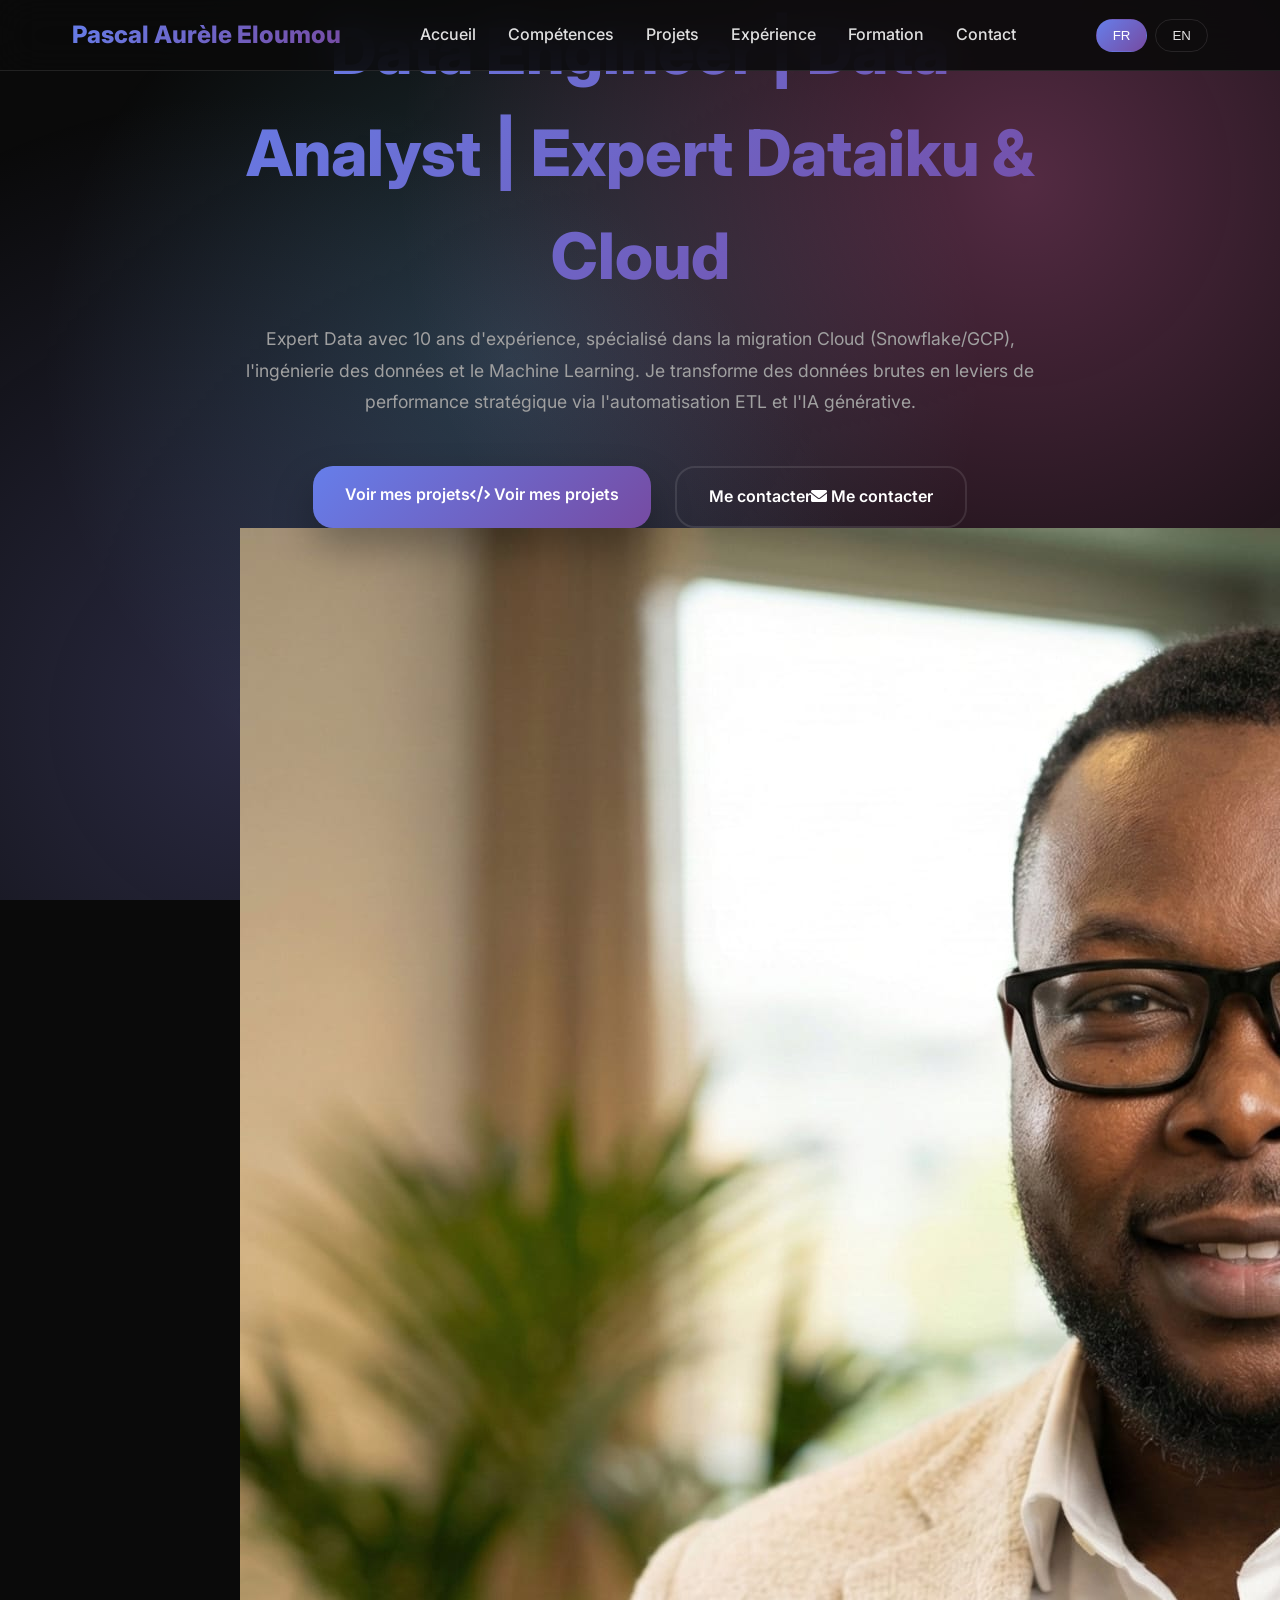
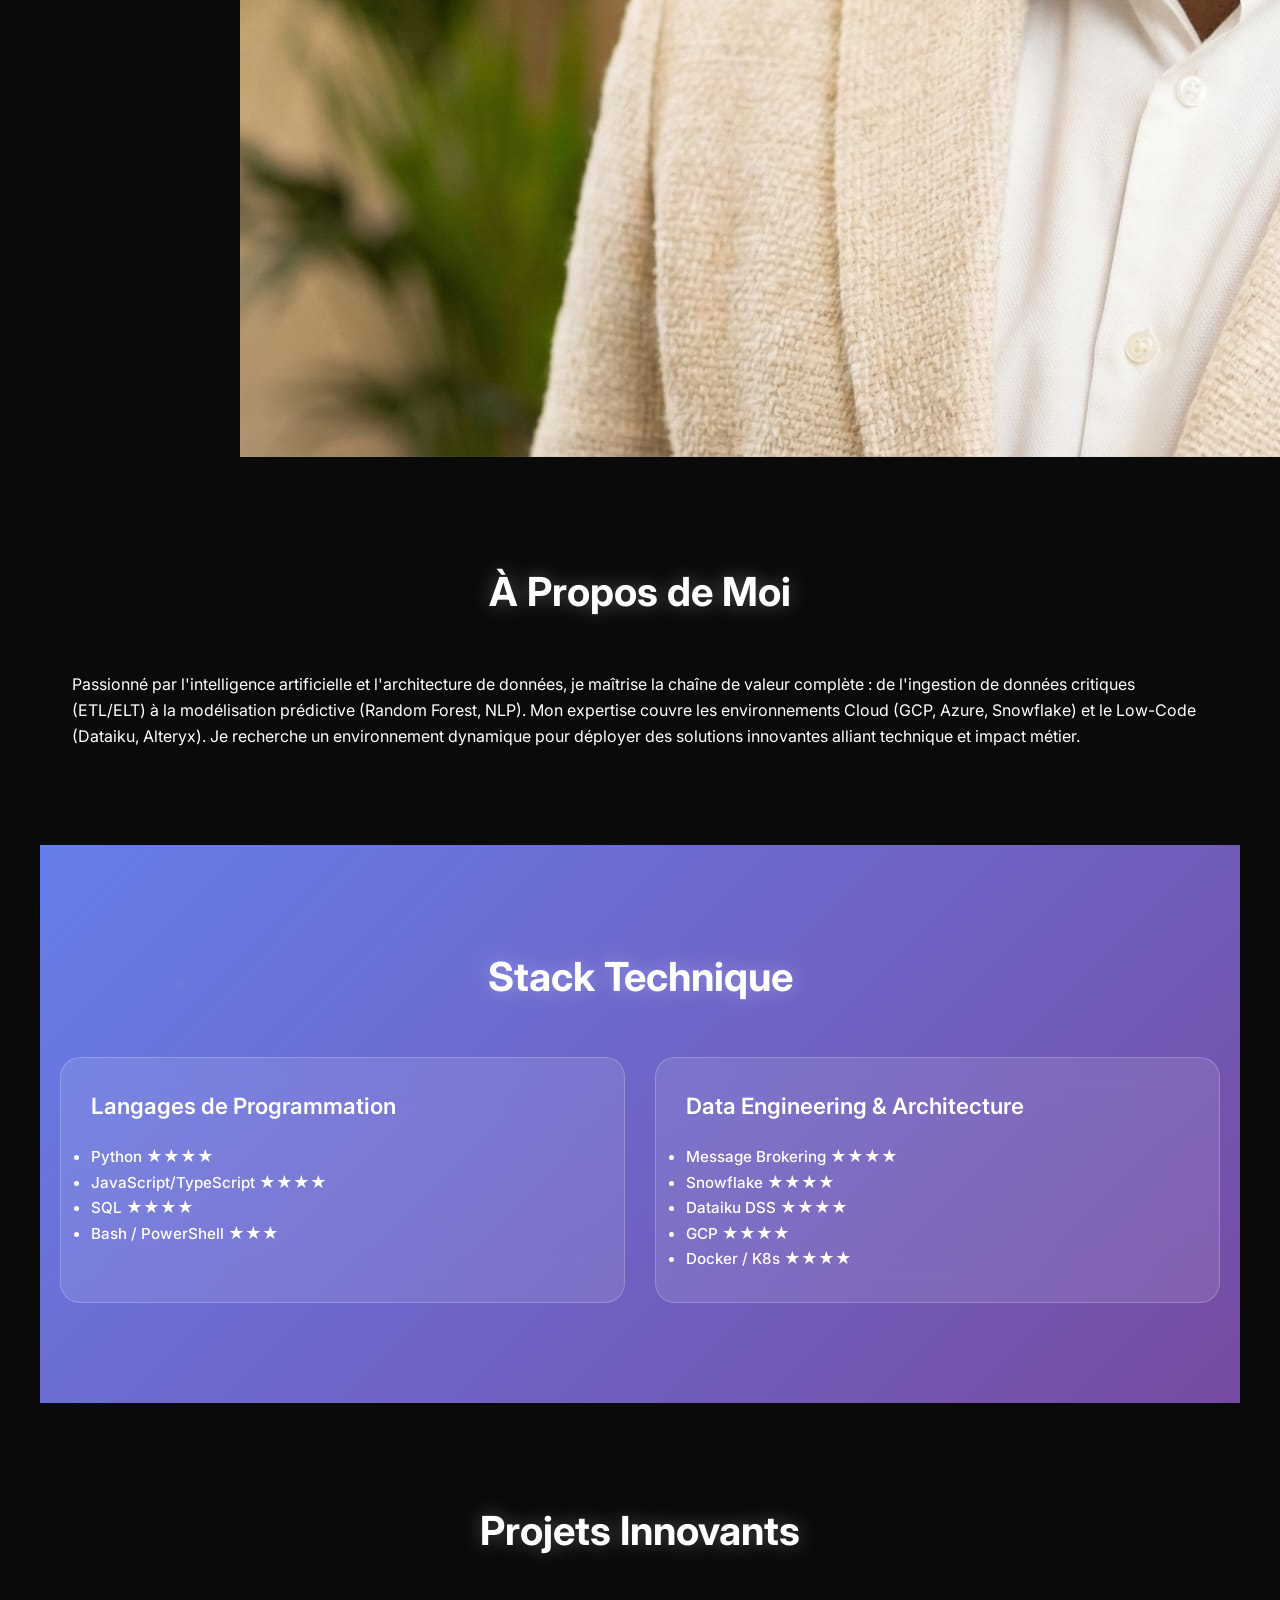
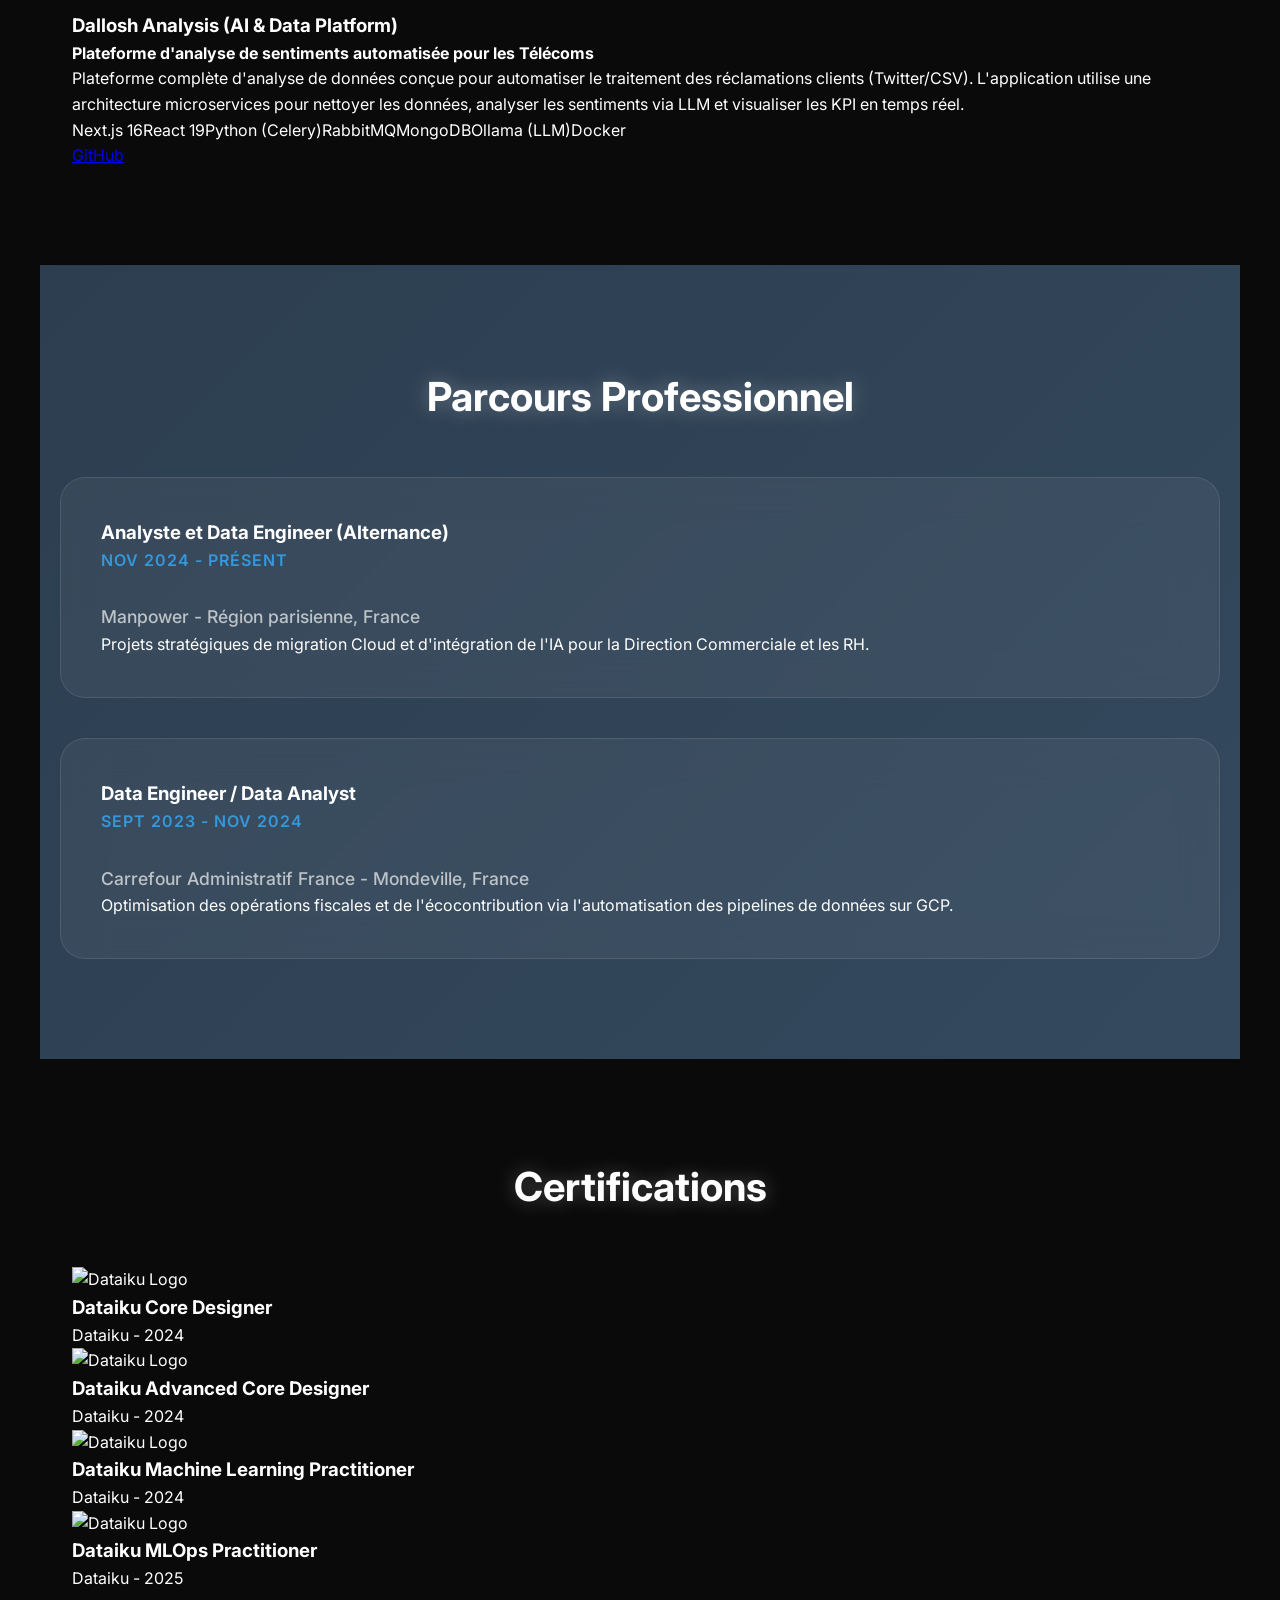
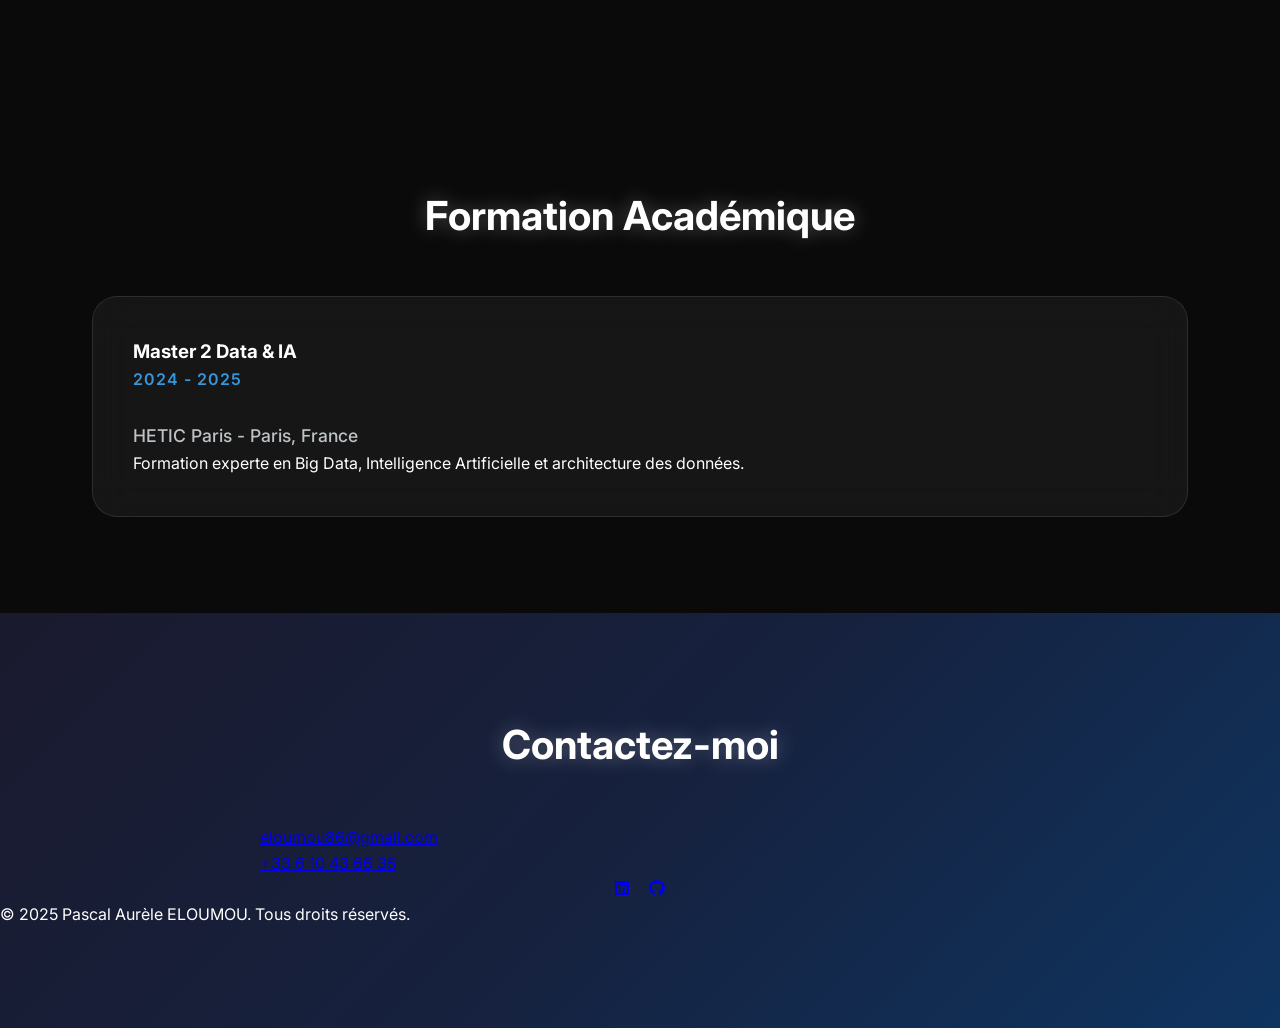
==== index.html @ 613e9387 "fix: Load title and description from data file" ====
<!DOCTYPE html>
<html lang="fr">
<head>
    <meta charset="UTF-8">
    <meta name="viewport" content="width=device-width, initial-scale=1.0">
    <title data-translate="meta.title">Pascal Aurèle Eloumou - Data Engineer | GenAI | Snowflake | Dataiku Expert</title>
    <meta name="description" content="Pascal Aurèle Eloumou - Data Engineer & Analyst. Expert en migration Cloud (Snowflake/GCP), Pipelines ETL, Machine Learning (NLP) et développement Fullstack AppData (Next.js, Python)." data-translate="meta.description">
    <meta name="keywords" content="Pascal Aurèle Eloumou, Data Engineer, Data Analyst, GenAI, NLP, LLM, Python, Dataiku, Snowflake, Power BI, RabbitMQ, Next.js, ETL, ELT, Big Data, Cloud Computing, Google Cloud Platform, Machine Learning, MLOps">
    <meta name="author" content="Pascal Aurele Eloumou">
    <meta name="robots" content="index, follow">
    <meta name="googlebot" content="index, follow">
    <link rel="canonical" href="https://pascal-eloumou-portfolio.com/">
    
    <link rel="icon" type="image/svg+xml" href="data:image/svg+xml,%3Csvg xmlns='http://www.w3.org/2000/svg' viewBox='0 0 100 100'%3E%3Cdefs%3E%3ClinearGradient id='grad' x1='0%25' y1='0%25' x2='100%25' y2='100%25'%3E%3Cstop offset='0%25' style='stop-color:%23667eea;stop-opacity:1' /%3E%3Cstop offset='100%25' style='stop-color:%23764ba2;stop-opacity:1' /%3E%3C/linearGradient%3E%3C/defs%3E%3Ccircle cx='50' cy='50' r='45' fill='url(%23grad)' stroke='%23fff' stroke-width='2'/%3E%3Ctext x='50' y='40' font-family='Arial,sans-serif' font-size='24' font-weight='bold' fill='white' text-anchor='middle'%3EPAE%3C/text%3E%3Ctext x='50' y='65' font-family='Arial,sans-serif' font-size='8' fill='white' text-anchor='middle'%3EDATA • AI%3C/text%3E%3C/svg%3E">
    
    <link rel="stylesheet" href="styles.css">
    <link href="https://cdnjs.cloudflare.com/ajax/libs/font-awesome/6.0.0/css/all.min.css" rel="stylesheet">
    <link href="https://fonts.googleapis.com/css2?family=Inter:wght@300;400;500;600;700;800&display=swap" rel="stylesheet">
</head>
<body>
    <nav>
        <div class="nav-container">
            <div class="logo">Pascal Aurèle Eloumou</div>
            <ul class="nav-links">
                <li><a href="#accueil" data-translate="nav.home">Accueil</a></li>
                <li><a href="#competences" data-translate="nav.skills">Compétences</a></li>
                <li><a href="#projects" data-translate="nav.projects">Projets</a></li>
                <li><a href="#experience" data-translate="nav.experience">Expérience</a></li>
                <li><a href="#formation" data-translate="nav.education">Formation</a></li>
                <li><a href="#contact" data-translate="nav.contact">Contact</a></li>
            </ul>
            <div class="language-toggle">
                <button id="lang-fr" class="lang-btn active">FR</button>
                <button id="lang-en" class="lang-btn">EN</button>
            </div>
        </div>
    </nav>

    <header id="accueil" class="hero">
        <div class="hero-content">
            <div class="hero-text">
                <h1 data-key="profile.title"></h1> 
                <p class="description" data-key="profile.description"></p>
                <div class="cta-buttons">
                    <a href="#projects" class="btn btn-primary" data-translate="hero.projects_button">
                        <i class="fas fa-code"></i> Voir mes projets
                    </a>
                    <a href="#contact" class="btn btn-secondary" data-translate="hero.contact_button">
                        <i class="fas fa-envelope"></i> Me contacter
                    </a>
                </div>
            </div>
            <div class="hero-image">
                <img src="" alt="Pascal Aurèle Eloumou" id="profile-photo">
            </div>
        </div>
    </header>

    <main>
        <section id="about">
            <h2 class="section-title" data-translate="about.title">À Propos</h2>
            <p data-key="profile.about"></p>
        </section>

        <section id="competences">
            <h2 class="section-title" data-translate="skills.title">Stack Technique</h2>
            <div class="skills-container" id="skills-list">
                </div>
        </section>

        <section id="projects">
            <h2 class="section-title" data-translate="projects.title">Projets Innovants</h2>
            <div class="projects-container" id="projects-list">
                </div>
        </section>

        <section id="experience">
            <h2 class="section-title" data-translate="experience.title">Parcours Professionnel</h2>
            <div class="experience-container" id="experience-list">
                </div>
        </section>

        <section id="certifications">
            <h2 class="section-title" data-translate="certifications.title">Certifications</h2>
            <div class="certifications-container" id="certifications-list">
                </div>
        </section>

        <section id="formation">
            <h2 class="section-title" data-translate="education.title">Formation Académique</h2>
            <div class="experience-container" id="education-list">
                </div>
        </section>
    </main>

    <footer id="contact">
        <h2 class="section-title" data-translate="contact.title">Contactez-moi</h2>
        <div class="contact-container">
             <p><a href="mailto:eloumou86@gmail.com" data-key="profile.email"></a></p>
             <p><a href="tel:+33610436635" data-key="profile.phone"></a></p>
        </div>
        <div class="social-links">
            <a href="https://linkedin.com/in/pascal-eloumou" target="_blank" aria-label="LinkedIn"><i class="fab fa-linkedin"></i></a>
            <a href="https://github.com/pascal-eloumou" target="_blank" aria-label="GitHub"><i class="fab fa-github"></i></a>
        </div>
        <p class="copyright" data-translate="footer.copyright">&copy; 2025 Pascal Aurèle ELOUMOU. Tous droits réservés.</p>
    </footer>

    <script src="script.js"></script>
</body>
</html>
---- styles.css ----
/* Ultra-Modern Portfolio Styles */
:root {
    --primary-gradient: linear-gradient(135deg, #667eea 0%, #764ba2 100%);
    --secondary-gradient: linear-gradient(135deg, #f093fb 0%, #f5576c 100%);
    --accent-gradient: linear-gradient(135deg, #4facfe 0%, #00f2fe 100%);
    --dark-gradient: linear-gradient(135deg, #0c0c0c 0%, #1a1a1a 100%);
    --text-primary: #ffffff;
    --text-secondary: #e0e0e0;
    --text-muted: #a0a0a0;
    --bg-dark: #0a0a0a;
    --bg-card: rgba(255, 255, 255, 0.05);
    --border-color: rgba(255, 255, 255, 0.1);
    --shadow-primary: 0 20px 40px rgba(0, 0, 0, 0.3);
    --shadow-hover: 0 30px 60px rgba(0, 0, 0, 0.4);
    --border-radius: 20px;
    --transition: all 0.4s cubic-bezier(0.25, 0.46, 0.45, 0.94);
}

* {
    margin: 0;
    padding: 0;
    box-sizing: border-box;
}

body {
    font-family: 'Inter', -apple-system, BlinkMacSystemFont, 'Segoe UI', Roboto, sans-serif;
    background: var(--bg-dark);
    color: var(--text-primary);
    line-height: 1.6;
    overflow-x: hidden;
}

/* Animated Background */
body::before {
    content: '';
    position: fixed;
    top: 0;
    left: 0;
    width: 100%;
    height: 100%;
    background: 
        radial-gradient(circle at 20% 80%, rgba(120, 119, 198, 0.3) 0%, transparent 50%),
        radial-gradient(circle at 80% 20%, rgba(255, 119, 198, 0.3) 0%, transparent 50%),
        radial-gradient(circle at 40% 40%, rgba(120, 219, 255, 0.2) 0%, transparent 50%);
    z-index: -1;
    animation: backgroundShift 20s ease-in-out infinite;
}

@keyframes backgroundShift {
    0%, 100% { transform: translateX(0) translateY(0); }
    25% { transform: translateX(-20px) translateY(-10px); }
    50% { transform: translateX(20px) translateY(10px); }
    75% { transform: translateX(-10px) translateY(20px); }
}

/* Navigation */
nav {
    position: fixed;
    top: 0;
    width: 100%;
    background: rgba(10, 10, 10, 0.9);
    backdrop-filter: blur(20px);
    border-bottom: 1px solid var(--border-color);
    z-index: 1000;
    transition: var(--transition);
}

.nav-container {
    max-width: 1200px;
    margin: 0 auto;
    padding: 1rem 2rem;
    display: flex;
    justify-content: space-between;
    align-items: center;
}

.logo {
    font-size: 1.5rem;
    font-weight: 800;
    background: var(--primary-gradient);
    -webkit-background-clip: text;
    -webkit-text-fill-color: transparent;
    background-clip: text;
}

.nav-links {
    display: flex;
    list-style: none;
    gap: 2rem;
}

.nav-links a {
    color: var(--text-secondary);
    text-decoration: none;
    font-weight: 500;
    transition: var(--transition);
    position: relative;
}

.nav-links a::after {
    content: '';
    position: absolute;
    bottom: -5px;
    left: 0;
    width: 0;
    height: 2px;
    background: var(--accent-gradient);
    transition: var(--transition);
}

.nav-links a:hover {
    color: var(--text-primary);
}

.nav-links a:hover::after {
    width: 100%;
}

/* Language Toggle */
.language-toggle {
    display: flex;
    gap: 0.5rem;
}

.lang-btn {
    background: transparent;
    border: 1px solid var(--border-color);
    color: var(--text-secondary);
    padding: 0.5rem 1rem;
    border-radius: var(--border-radius);
    cursor: pointer;
    transition: var(--transition);
}

.lang-btn.active {
    background: var(--primary-gradient);
    color: white;
    border-color: transparent;
}

.lang-btn:not(.active):hover {
    background: var(--bg-card);
    color: white;
}

/* Hero Section */
.hero {
    min-height: 100vh;
    display: flex;
    align-items: center;
    justify-content: center;
    text-align: center;
    padding: 0 2rem;
    position: relative;
}

.hero-content {
    max-width: 800px;
    animation: fadeInUp 1s ease-out;
}

.hero h1 {
    font-size: clamp(2.5rem, 5vw, 4rem);
    font-weight: 800;
    margin-bottom: 1rem;
    background: var(--primary-gradient);
    -webkit-background-clip: text;
    -webkit-text-fill-color: transparent;
    background-clip: text;
}

.hero .subtitle {
    font-size: clamp(1.2rem, 3vw, 1.8rem);
    color: var(--text-secondary);
    margin-bottom: 2rem;
    font-weight: 300;
}

.hero .description {
    font-size: 1.1rem;
    color: var(--text-muted);
    margin-bottom: 3rem;
    line-height: 1.8;
}

.cta-buttons {
    display: flex;
    gap: 1.5rem;
    justify-content: center;
    flex-wrap: wrap;
}

.btn {
    padding: 1rem 2rem;
    border: none;
    border-radius: var(--border-radius);
    font-weight: 600;
    text-decoration: none;
    transition: var(--transition);
    cursor: pointer;
    position: relative;
    overflow: hidden;
}

.btn-primary {
    background: var(--primary-gradient);
    color: white;
    box-shadow: var(--shadow-primary);
}

.btn-secondary {
    background: transparent;
    color: var(--text-primary);
    border: 2px solid var(--border-color);
}

.btn:hover {
    transform: translateY(-5px);
    box-shadow: var(--shadow-hover);
}

/* Sections */
section {
    padding: 6rem 2rem;
    max-width: 1200px;
    margin: 0 auto;
}

.section-title {
    font-size: 2.5rem;
    font-weight: 700;
    text-align: center;
    margin-bottom: 3rem;
    color: #fff;
    text-shadow: 0 0 20px rgba(255, 255, 255, 0.3);
}

/* Ultra-Modern Skills Section */
#competences {
    padding: 100px 0;
    background: linear-gradient(135deg, #667eea 0%, #764ba2 100%);
    position: relative;
    overflow: hidden;
}

#competences::before {
    content: '';
    position: absolute;
    top: 0;
    left: 0;
    right: 0;
    bottom: 0;
    background: url('data:image/svg+xml,<svg xmlns="http://www.w3.org/2000/svg" viewBox="0 0 100 100"><defs><pattern id="grain" width="100" height="100" patternUnits="userSpaceOnUse"><circle cx="25" cy="25" r="1" fill="rgba(255,255,255,0.1)"/><circle cx="75" cy="75" r="1" fill="rgba(255,255,255,0.1)"/><circle cx="50" cy="10" r="0.5" fill="rgba(255,255,255,0.05)"/></pattern></defs><rect width="100" height="100" fill="url(%23grain)"/></svg>');
    opacity: 0.3;
}

.skills-container {
    display: grid;
    grid-template-columns: repeat(auto-fit, minmax(400px, 1fr));
    gap: 30px;
    max-width: 1400px;
    margin: 0 auto;
    padding: 0 20px;
    position: relative;
    z-index: 1;
}

.skill-category {
    background: rgba(255, 255, 255, 0.1);
    backdrop-filter: blur(20px);
    border-radius: 20px;
    padding: 30px;
    border: 1px solid rgba(255, 255, 255, 0.2);
    transition: all 0.3s ease;
    animation: skillFloat 6s ease-in-out infinite;
}

.skill-category:nth-child(even) {
    animation-delay: -3s;
}

.skill-category:hover {
    transform: translateY(-10px);
    background: rgba(255, 255, 255, 0.15);
    box-shadow: 0 20px 40px rgba(0, 0, 0, 0.2);
}

.skill-category h3 {
    color: #fff;
    font-size: 1.4rem;
    margin-bottom: 20px;
    display: flex;
    align-items: center;
    gap: 10px;
    font-weight: 600;
}

.skill-category h3 i {
    color: #ffd700;
    font-size: 1.2rem;
}

.skill-list {
    list-style: none;
    padding: 0;
    margin: 0;
}

.skill-item {
    display: flex;
    justify-content: space-between;
    align-items: center;
    padding: 12px 0;
    border-bottom: 1px solid rgba(255, 255, 255, 0.1);
    transition: all 0.3s ease;
}

.skill-item:last-child {
    border-bottom: none;
}

.skill-item:hover {
    padding-left: 10px;
    background: rgba(255, 255, 255, 0.05);
    border-radius: 8px;
}

.skill-name {
    color: #fff;
    font-size: 0.95rem;
    font-weight: 500;
    flex: 1;
}

.skill-rating {
    color: #ffd700;
    font-size: 1rem;
    text-shadow: 0 0 10px rgba(255, 215, 0, 0.5);
    animation: starGlow 2s ease-in-out infinite alternate;
}
.skill-rating .gold {
  color: gold;    /* ou color: #FFD700; */
  font-size: 1.5rem;
}

.skill-rating .grey {
  color: #d3d3d3; /* gris clair */
  font-size: 1.5rem;
}

@keyframes skillFloat {
    0%, 100% { transform: translateY(0px); }
    50% { transform: translateY(-5px); }
}

@keyframes starGlow {
    0% { text-shadow: 0 0 10px rgba(255, 215, 0, 0.5); }
    100% { text-shadow: 0 0 20px rgba(255, 215, 0, 0.8); }
}

/* Ultra-Modern/* Behavioral Skills Section */
#behavioral-skills {
    padding: 100px 0;
    position: relative;
}

.behavioral-skills-container {
    display: grid;
    grid-template-columns: repeat(auto-fit, minmax(300px, 1fr));
    gap: 30px;
    max-width: 1200px;
    margin: 0 auto;
    padding: 0 20px;
}

.behavioral-skill-card {
    background: var(--bg-card);
    border: 1px solid var(--border-color);
    border-radius: var(--border-radius);
    padding: 30px;
    text-align: center;
    transition: var(--transition);
    backdrop-filter: blur(10px);
    position: relative;
    overflow: hidden;
}

.behavioral-skill-card::before {
    content: '';
    position: absolute;
    top: 0;
    left: 0;
    right: 0;
    height: 3px;
    background: var(--primary-gradient);
    transform: scaleX(0);
    transition: var(--transition);
}

.behavioral-skill-card:hover::before {
    transform: scaleX(1);
}

.behavioral-skill-card:hover {
    transform: translateY(-10px);
    box-shadow: var(--shadow-hover);
    border-color: rgba(255, 255, 255, 0.2);
}

.skill-icon {
    width: 80px;
    height: 80px;
    margin: 0 auto 20px;
    background: var(--primary-gradient);
    border-radius: 50%;
    display: flex;
    align-items: center;
    justify-content: center;
    font-size: 2rem;
    color: white;
    transition: var(--transition);
}

.behavioral-skill-card:hover .skill-icon {
    transform: scale(1.1) rotate(5deg);
    background: var(--secondary-gradient);
}

.behavioral-skill-card h3 {
    color: var(--text-primary);
    font-size: 1.3rem;
    font-weight: 600;
    margin-bottom: 15px;
    text-shadow: 0 2px 4px rgba(0, 0, 0, 0.3);
}

.behavioral-skill-card p {
    color: var(--text-secondary);
    font-size: 0.95rem;
    line-height: 1.6;
    opacity: 0.9;
}

@media (max-width: 768px) {
    .behavioral-skills-container {
        grid-template-columns: 1fr;
        gap: 20px;
        padding: 0 15px;
    }
    
    .behavioral-skill-card {
        padding: 25px;
    }
    
    .skill-icon {
        width: 60px;
        height: 60px;
        font-size: 1.5rem;
    }
}

/* Experience Section */
#experience {
    padding: 100px 0;
    background: linear-gradient(135deg, #2c3e50 0%, #34495e 100%);
    position: relative;
}

.experience-container {
    max-width: 1200px;
    margin: 0 auto;
    padding: 0 20px;
    display: flex;
    flex-direction: column;
    gap: 40px;
}

.experience-card {
    background: rgba(255, 255, 255, 0.05);
    backdrop-filter: blur(20px);
    border-radius: 25px;
    padding: 40px;
    border: 1px solid rgba(255, 255, 255, 0.1);
    transition: all 0.4s ease;
    position: relative;
    overflow: hidden;
}

.experience-card::before {
    content: '';
    position: absolute;
    top: 0;
    left: -100%;
    width: 100%;
    height: 100%;
    background: linear-gradient(90deg, transparent, rgba(255, 255, 255, 0.1), transparent);
    transition: left 0.5s ease;
}

.experience-card:hover::before {
    left: 100%;
}

.experience-card:hover {
    transform: translateY(-10px);
    box-shadow: 0 30px 60px rgba(0, 0, 0, 0.3);
    background: rgba(255, 255, 255, 0.08);
}

.experience-header {
    margin-bottom: 30px;
}

.experience-period {
    color: #3498db;
    font-size: 1rem;
    font-weight: 600;
    text-transform: uppercase;
    letter-spacing: 1px;
    margin-bottom: 10px;
}

.experience-role {
    color: #fff;
    font-size: 1.8rem;
    font-weight: 700;
    margin-bottom: 8px;
}

.experience-company {
    color: #bdc3c7;
    font-size: 1.1rem;
    font-weight: 500;
}

.experience-content {
    margin-bottom: 30px;
}

.experience-highlight {
    margin-bottom: 20px;
    padding: 15px;
    background: rgba(255, 255, 255, 0.03);
    border-radius: 12px;
    border-left: 4px solid #3498db;
}

.experience-highlight h4 {
    color: #3498db;
    font-size: 1.1rem;
    font-weight: 600;
    margin-bottom: 8px;
}

.experience-highlight p {
    color: #ecf0f1;
    line-height: 1.6;
    margin: 0;
}

.experience-skills {
    display: flex;
    flex-wrap: wrap;
    gap: 10px;
}

.tech-badge {
    background: linear-gradient(135deg, #3498db, #2980b9);
    color: #fff;
    padding: 8px 16px;
    border-radius: 20px;
    font-size: 0.85rem;
    font-weight: 600;
    text-transform: uppercase;
    letter-spacing: 0.5px;
    transition: all 0.3s ease;
    box-shadow: 0 4px 15px rgba(52, 152, 219, 0.3);
}

.tech-badge:hover {
    transform: translateY(-2px);
    box-shadow: 0 8px 25px rgba(52, 152, 219, 0.5);
}

/* Ultra-Modern Contact Section */
#contact {
    padding: 100px 0;
    background: linear-gradient(135deg, #1a1a2e 0%, #16213e 50%, #0f3460 100%);
    position: relative;
}

.contact-container {
    max-width: 800px;
    margin: 0 auto;
    padding: 0 20px;
}

.contact-card {
    background: rgba(255, 255, 255, 0.05);
    backdrop-filter: blur(20px);
    border-radius: 30px;
    padding: 50px;
    border: 1px solid rgba(255, 255, 255, 0.1);
    box-shadow: 0 20px 40px rgba(0, 0, 0, 0.3);
}

.contact-info {
    margin-bottom: 40px;
}

.contact-item {
    display: flex;
    align-items: center;
    padding: 20px 0;
    border-bottom: 1px solid rgba(255, 255, 255, 0.1);
    transition: all 0.3s ease;
}

.contact-item:last-child {
    border-bottom: none;
}

.contact-item:hover {
    padding-left: 15px;
    background: rgba(255, 255, 255, 0.03);
    border-radius: 12px;
}

.contact-icon {
    width: 60px;
    height: 60px;
    background: linear-gradient(135deg, #3498db, #2980b9);
    border-radius: 50%;
    display: flex;
    align-items: center;
    justify-content: center;
    margin-right: 20px;
    box-shadow: 0 10px 20px rgba(52, 152, 219, 0.3);
}

.contact-icon i {
    color: #fff;
    font-size: 1.2rem;
}

.contact-details {
    display: flex;
    flex-direction: column;
}

.contact-label {
    color: #3498db;
    font-size: 0.9rem;
    font-weight: 600;
    text-transform: uppercase;
    letter-spacing: 1px;
    margin-bottom: 5px;
}

.contact-value {
    color: #fff;
    font-size: 1.1rem;
    font-weight: 500;
}

.social-section h3 {
    color: #fff;
    font-size: 1.3rem;
    margin-bottom: 20px;
    text-align: center;
}

.social-links {
    display: flex;
    justify-content: center;
    gap: 20px;
}

.social-link {
    display: flex;
    align-items: center;
    gap: 10px;
    padding: 15px 25px;
    border-radius: 50px;
    text-decoration: none;
    font-weight: 600;
    transition: all 0.3s ease;
    border: 2px solid transparent;
}

.social-link.linkedin {
    background: linear-gradient(135deg, #0077b5, #005885);
    color: #fff;
}

.social-link.github {
    background: linear-gradient(135deg, #333, #24292e);
    color: #fff;
}

.social-link.twitter {
    background: linear-gradient(135deg, #1da1f2, #0d8bd9);
    color: #fff;
}

.social-link:hover {
    transform: translateY(-5px);
    box-shadow: 0 15px 30px rgba(0, 0, 0, 0.3);
    border-color: rgba(255, 255, 255, 0.3);
}

/* Ultra-Modern Footer */
.footer {
    background: linear-gradient(135deg, #0c0c0c 0%, #1a1a1a 100%);
    padding: 40px 0;
    border-top: 1px solid rgba(255, 255, 255, 0.1);
}

.footer-content {
    max-width: 1200px;
    margin: 0 auto;
    padding: 0 20px;
    display: flex;
    justify-content: space-between;
    align-items: center;
    flex-wrap: wrap;
    gap: 20px;
}

.footer-text p {
    color: #bdc3c7;
    margin: 5px 0;
    font-size: 0.9rem;
}

.footer-tech {
    display: flex;
    gap: 10px;
    flex-wrap: wrap;
}

.footer-tech .tech-badge {
    background: linear-gradient(135deg, #2c3e50, #34495e);
    font-size: 0.8rem;
    padding: 6px 12px;
}

/* Animations */
@keyframes fadeInUp {
    from {
        opacity: 0;
        transform: translateY(30px);
    }
    to {
        opacity: 1;
        transform: translateY(0);
    }
}

.fade-in-up {
    animation: fadeInUp 0.8s ease-out;
}

/* Responsive Design */
@media (max-width: 768px) {
    .nav-links {
        display: none;
    }
    
    .hero-content h1 {
        font-size: 2.5rem;
    }
    
    .hero-content p {
        font-size: 1.1rem;
    }
    
    .skills-container {
        grid-template-columns: 1fr;
        gap: 20px;
    }
    
    .skill-category {
        padding: 20px;
    }
    
    .experience-card {
        padding: 25px;
    }
    
    .contact-card {
        padding: 30px;
    }
    
    .footer-content {
        flex-direction: column;
        text-align: center;
    }
    
    .social-links {
        flex-direction: column;
        gap: 15px;
    }
    
    .experience-role {
        font-size: 1.4rem;
    }
    
    .hero-buttons {
        flex-direction: column;
        gap: 15px;
    }
    
    .btn {
        width: 100%;
        text-align: center;
    }
}

@media (max-width: 480px) {
    .hero-content h1 {
        font-size: 2rem;
    }
    
    .skills-container {
        grid-template-columns: 1fr;
        padding: 0 10px;
    }
    
    .skill-category {
        padding: 15px;
    }
    
    .experience-card {
        padding: 20px;
    }
    
    .contact-card {
        padding: 20px;
    }
    
    .social-link {
        padding: 12px 20px;
        font-size: 0.9rem;
    }
}

/* Scroll behavior */
html {
    scroll-behavior: smooth;
}

/* Custom scrollbar */
::-webkit-scrollbar {
    width: 8px;
}

::-webkit-scrollbar-track {
    background: var(--bg-dark);
}

::-webkit-scrollbar-thumb {
    background: var(--primary-gradient);
    border-radius: 4px;
}

::-webkit-scrollbar-thumb:hover {
    background: var(--secondary-gradient);
}
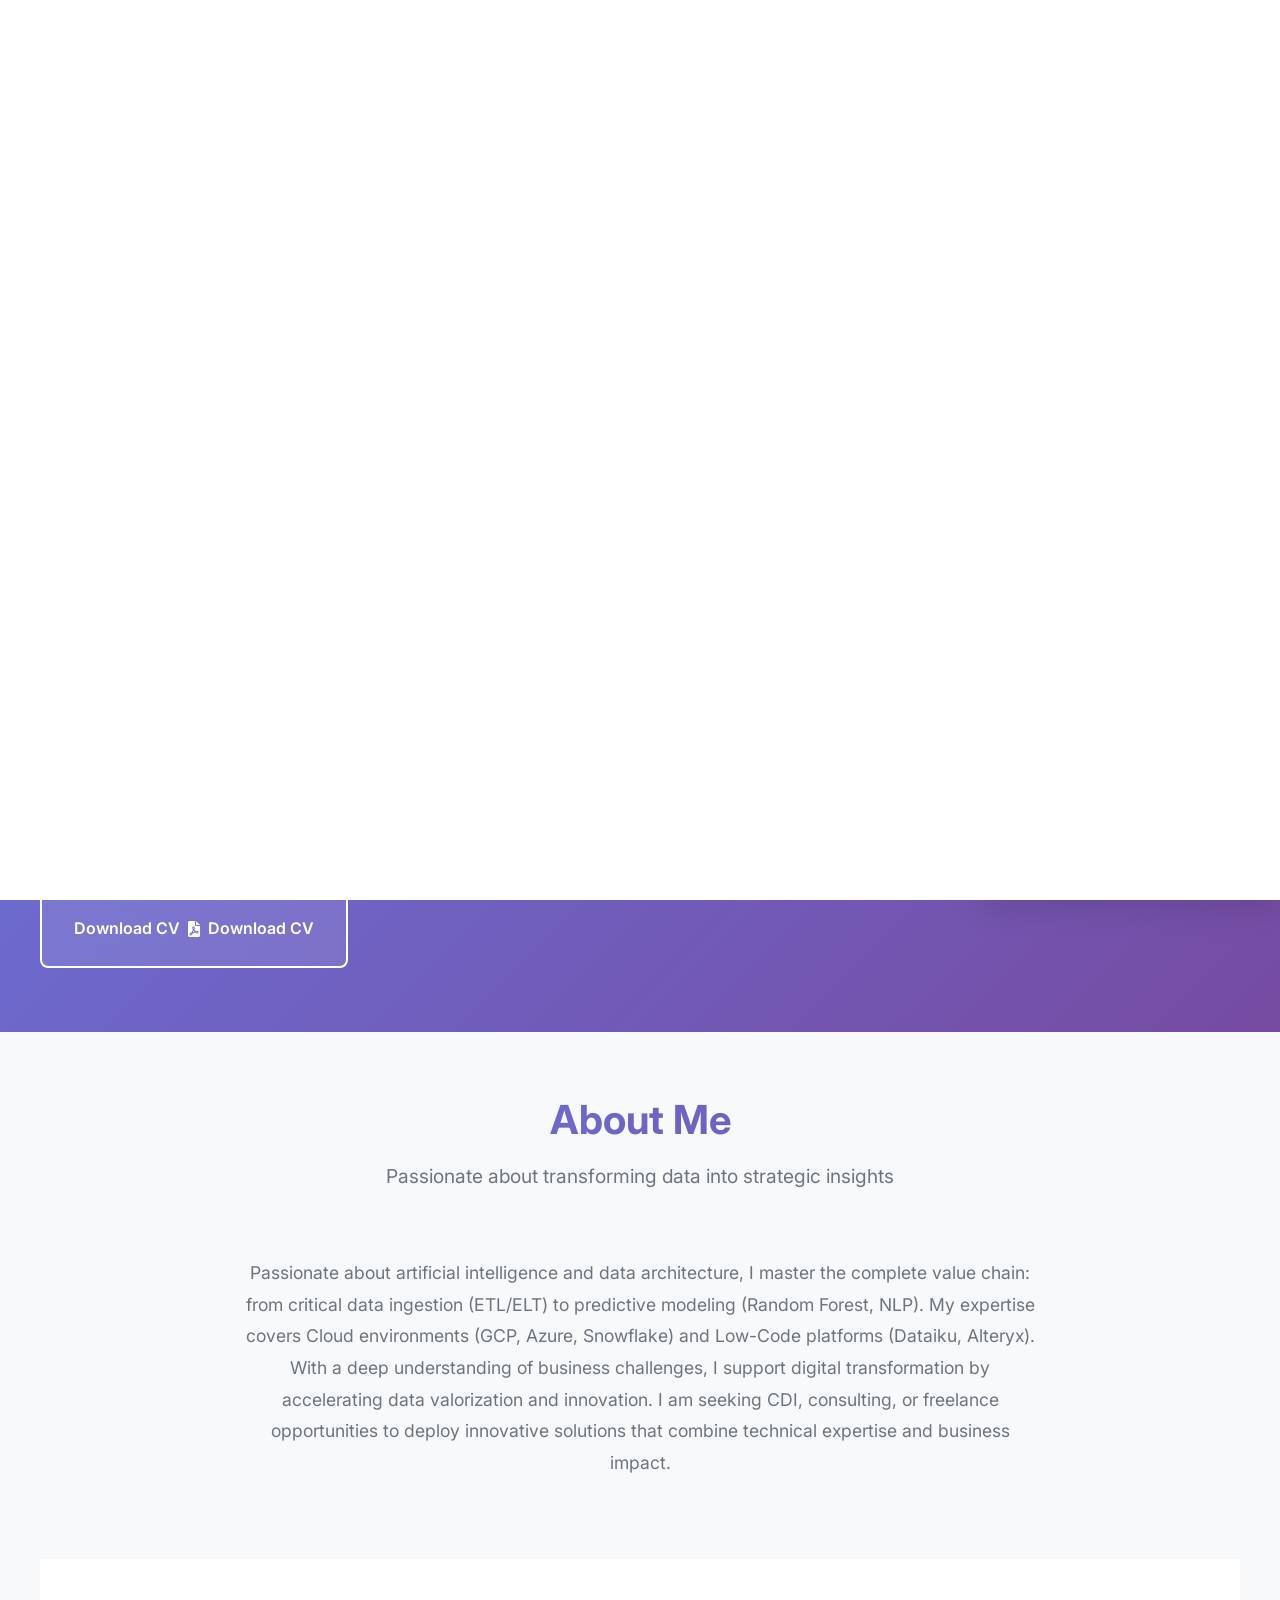
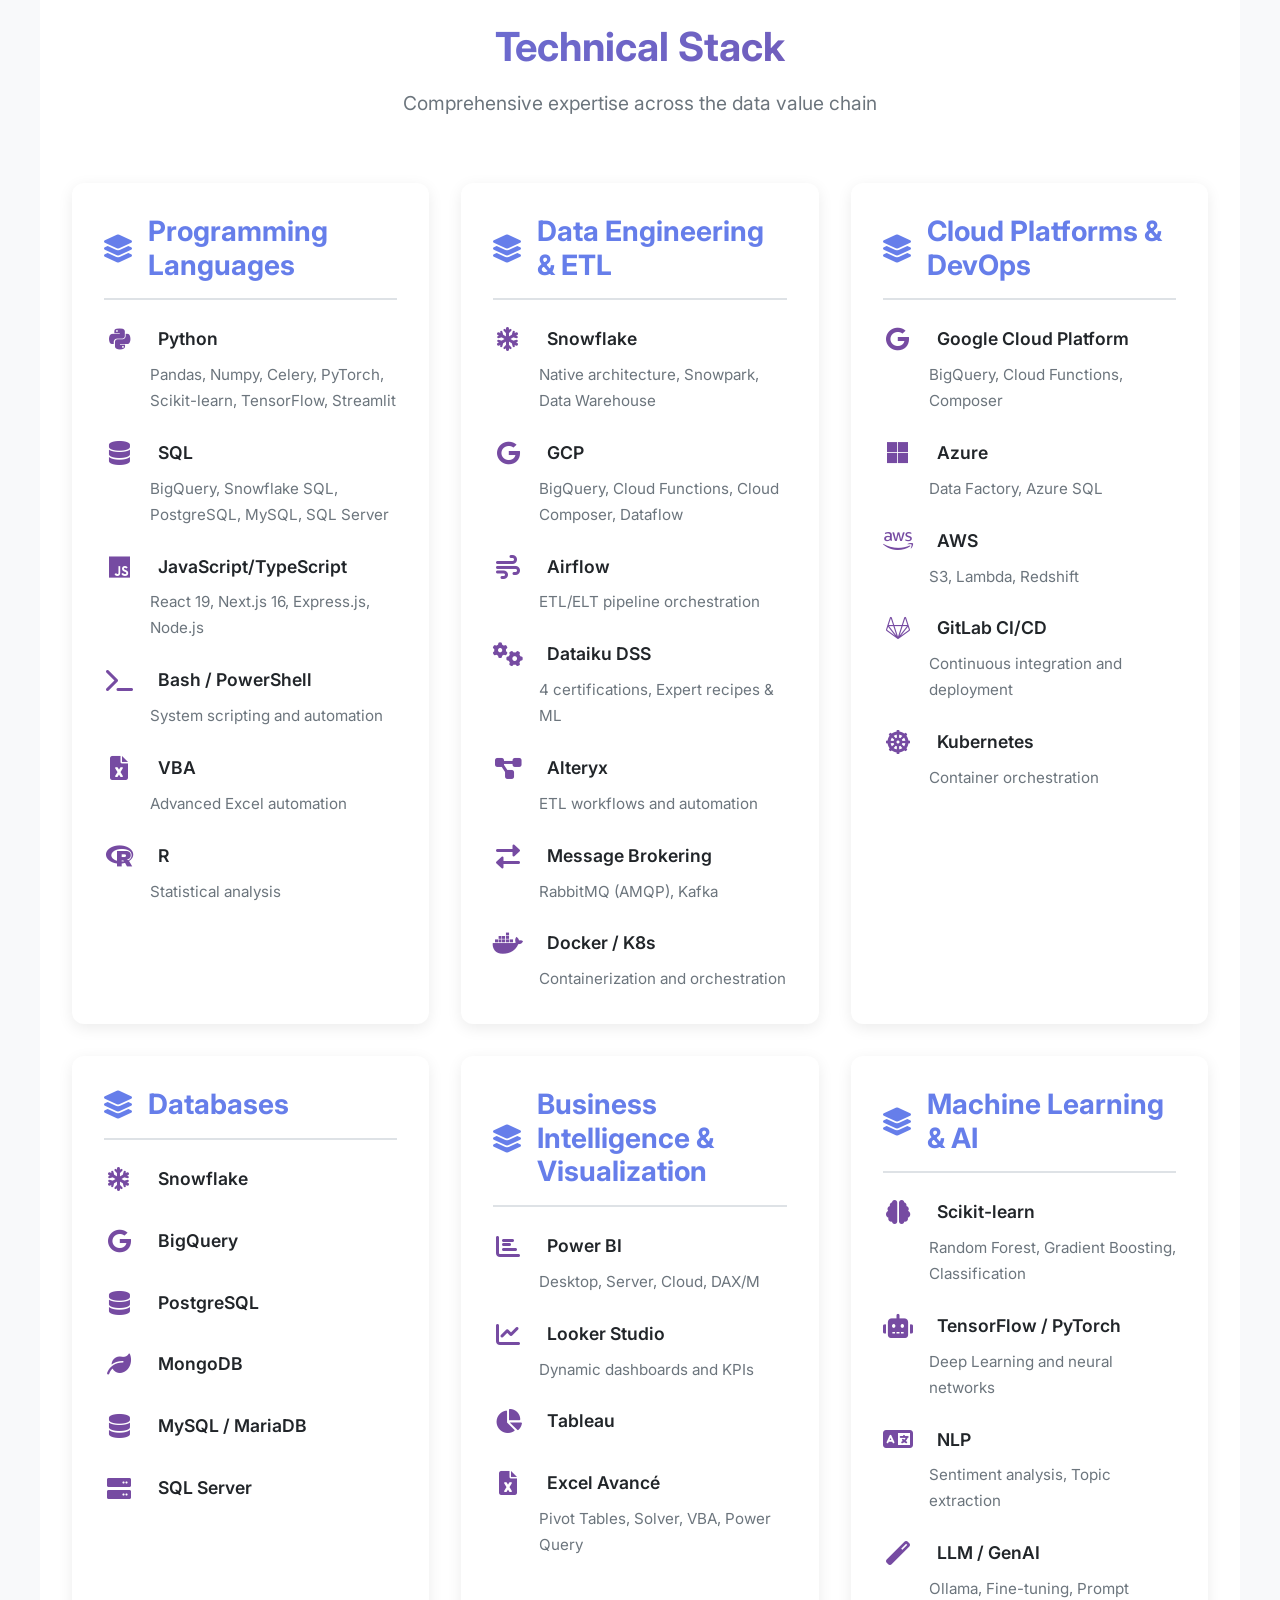
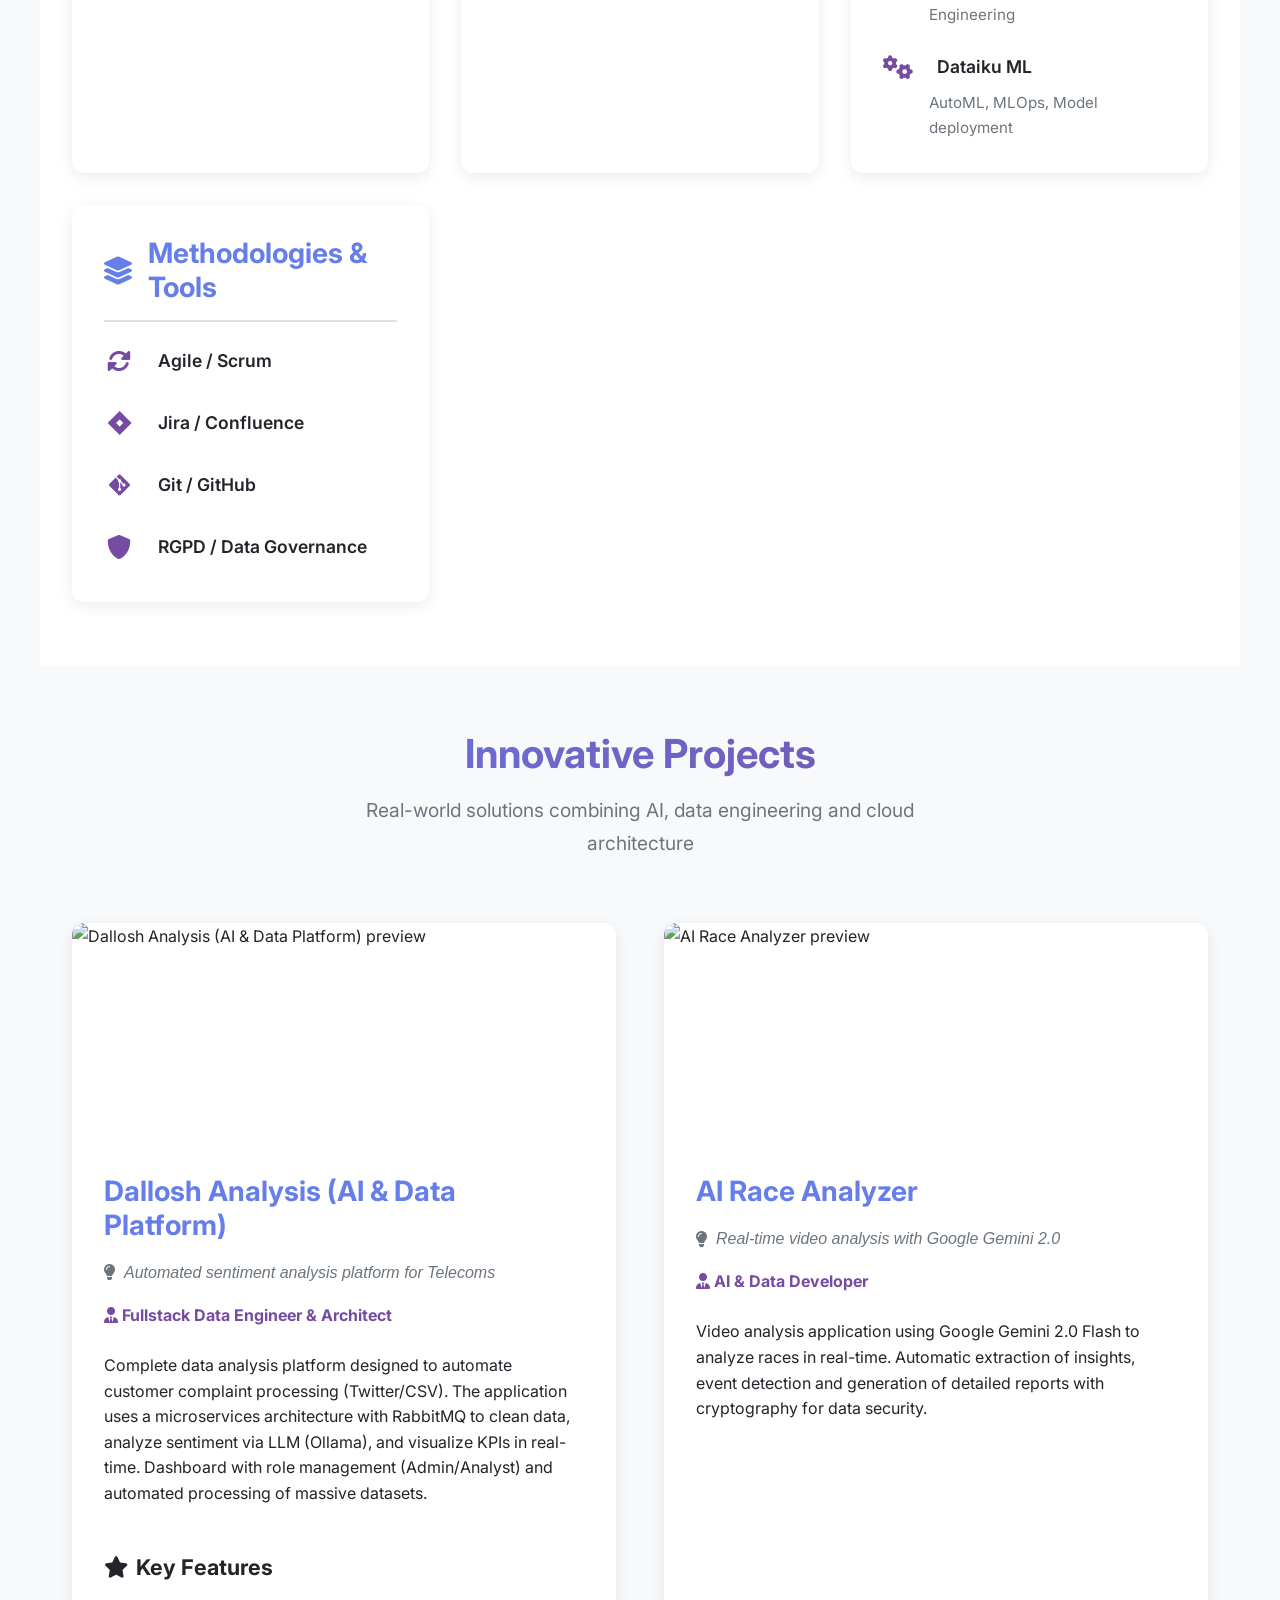
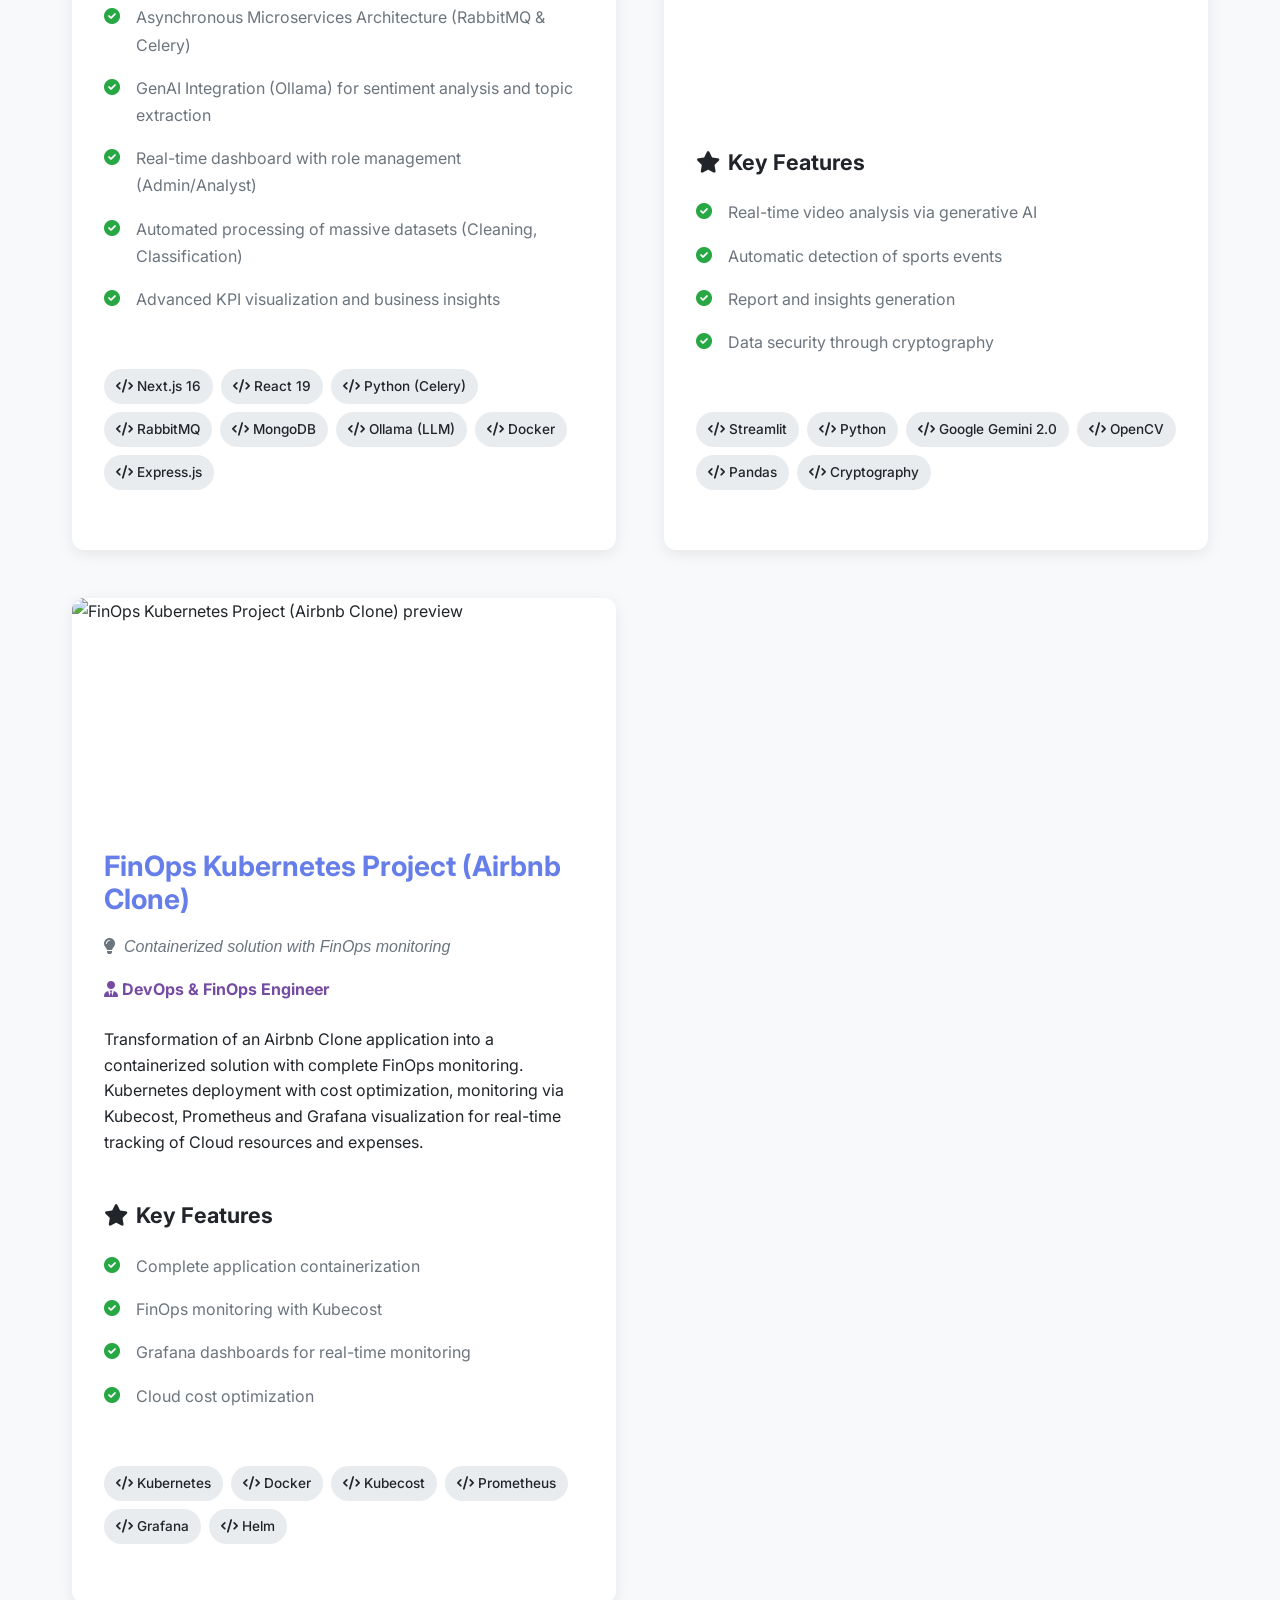
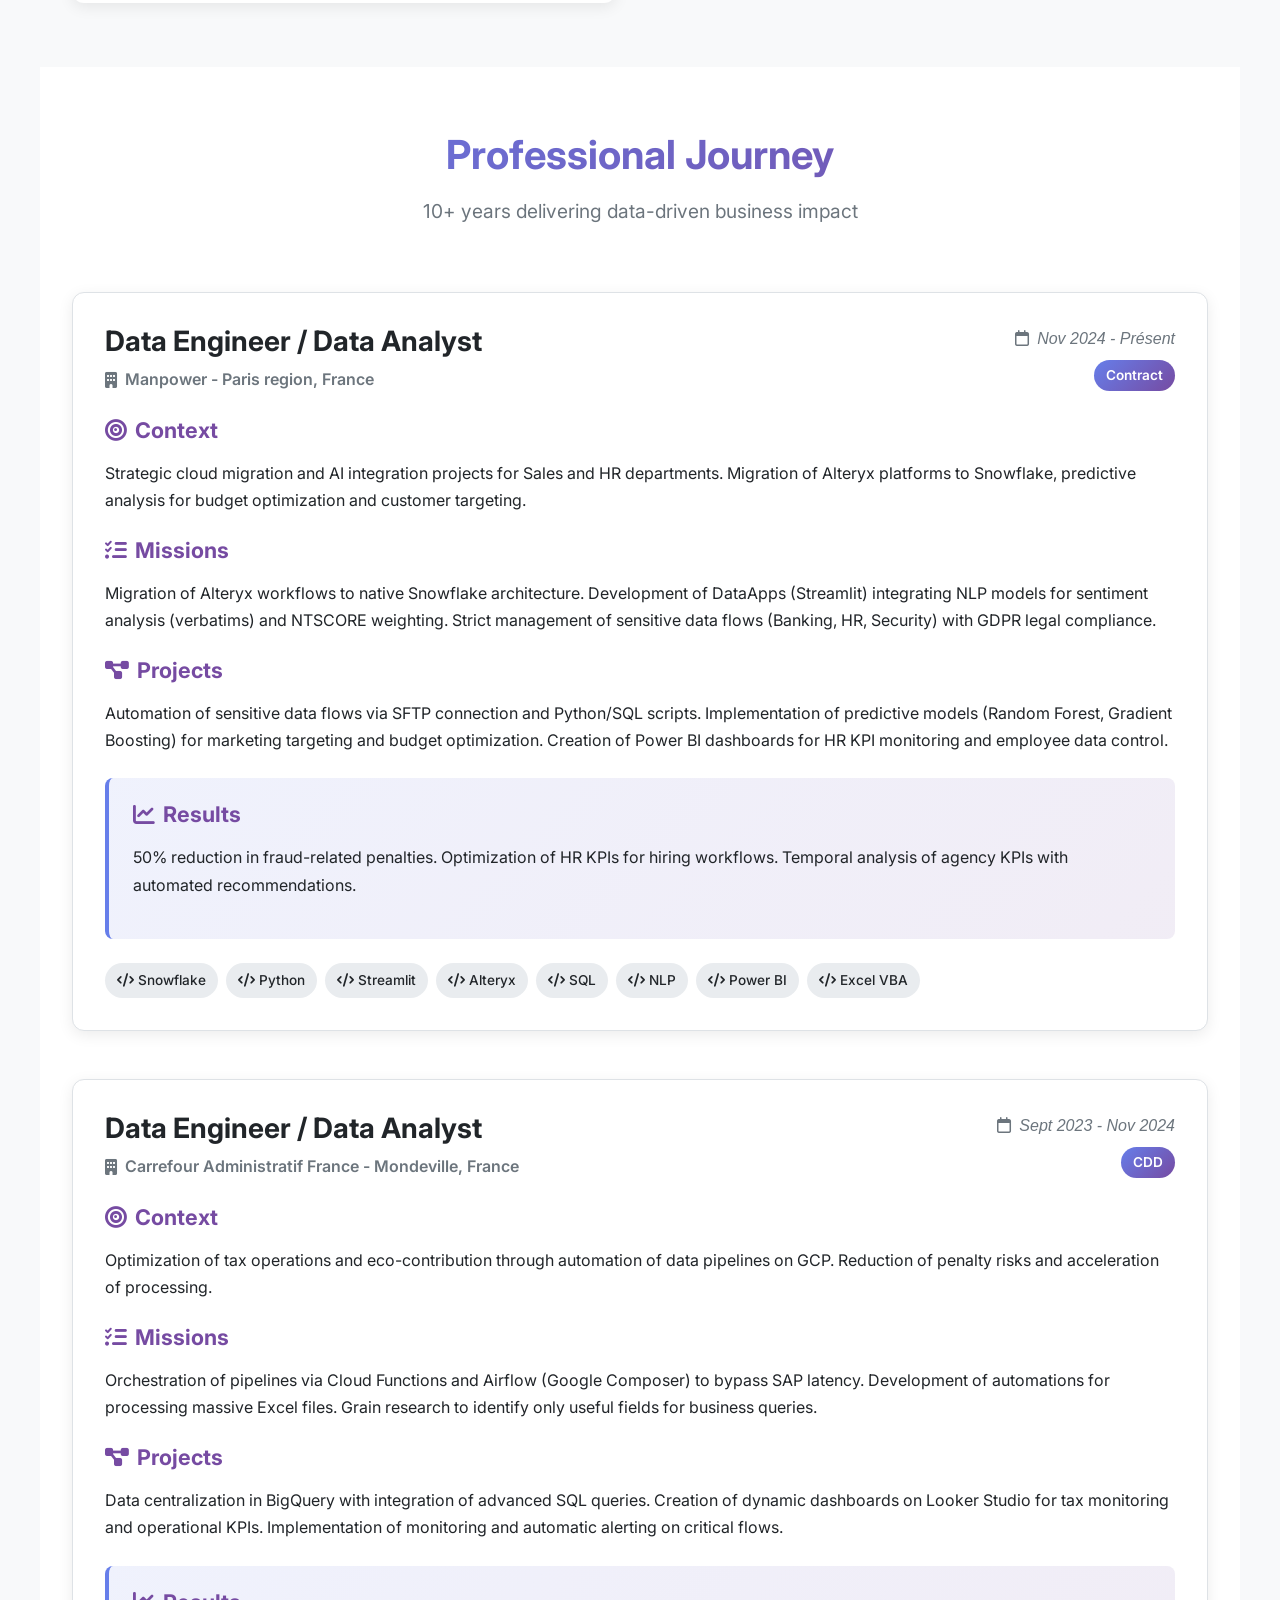
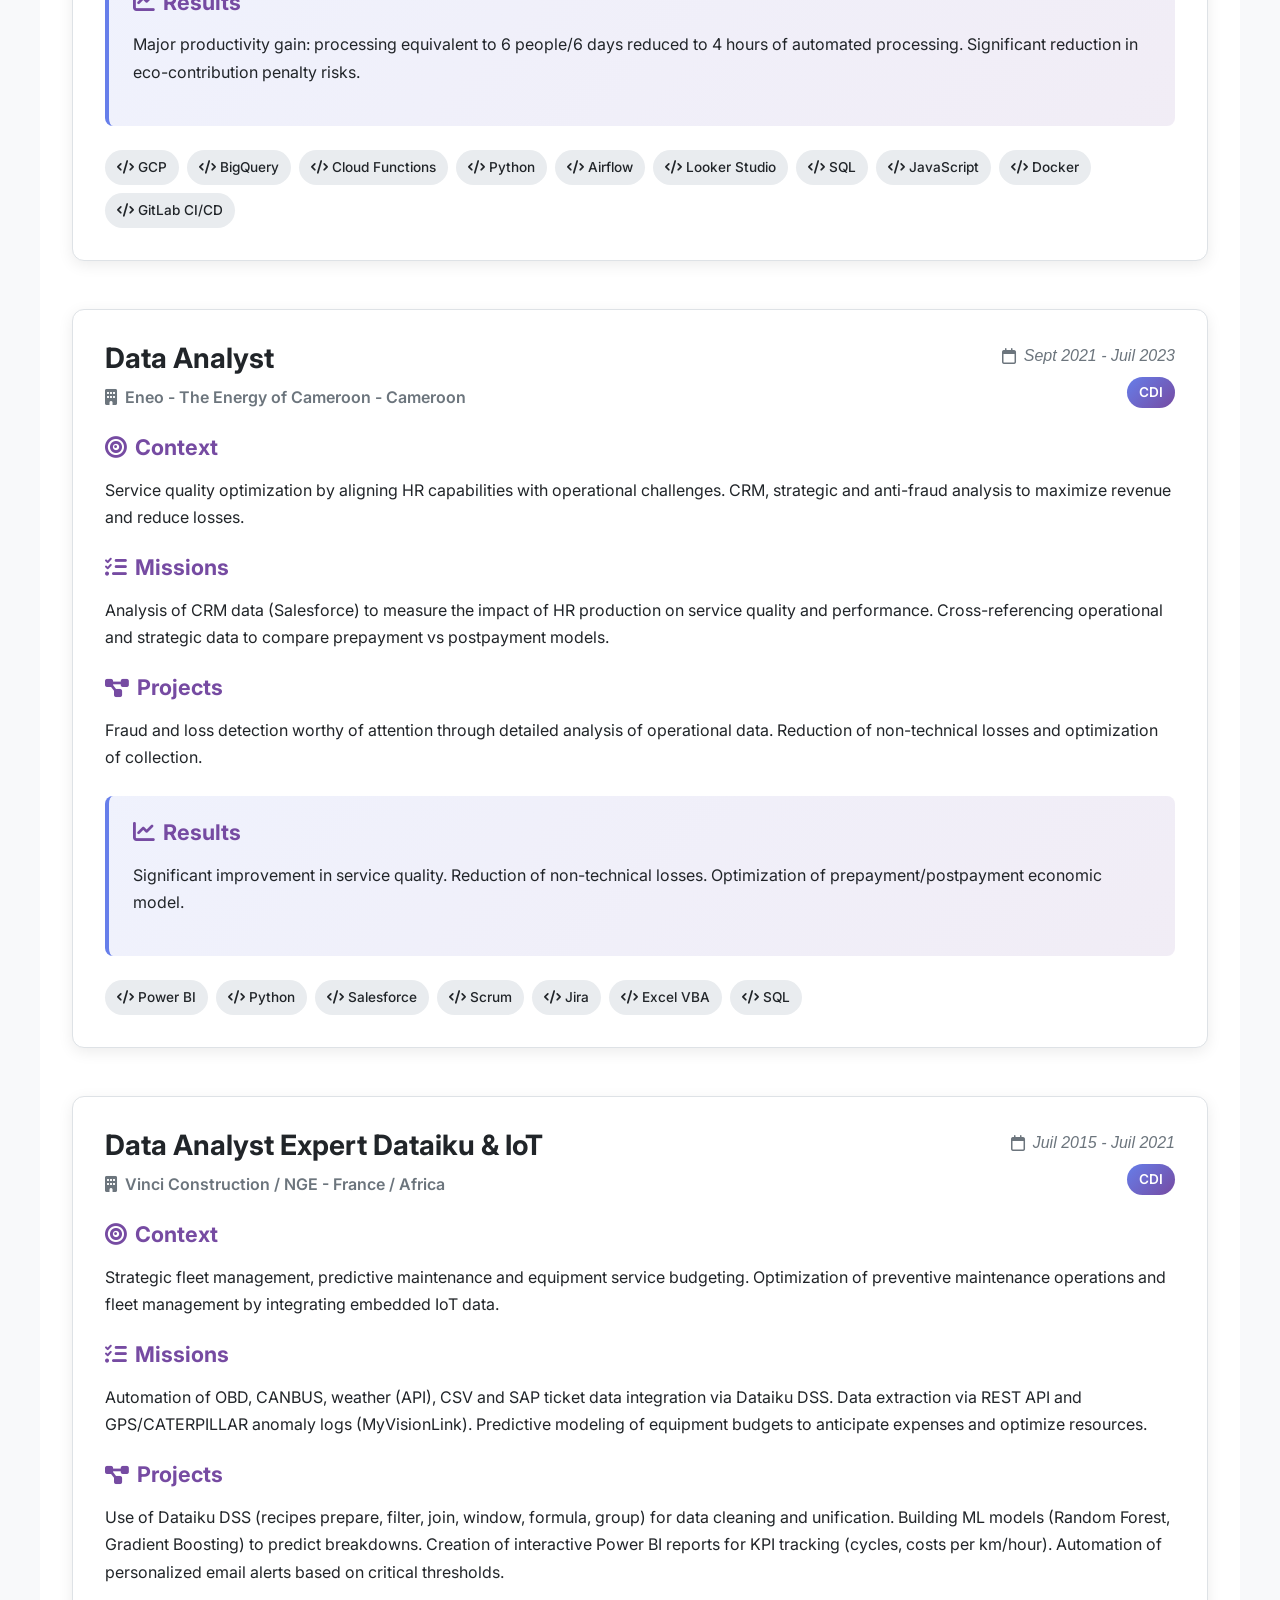
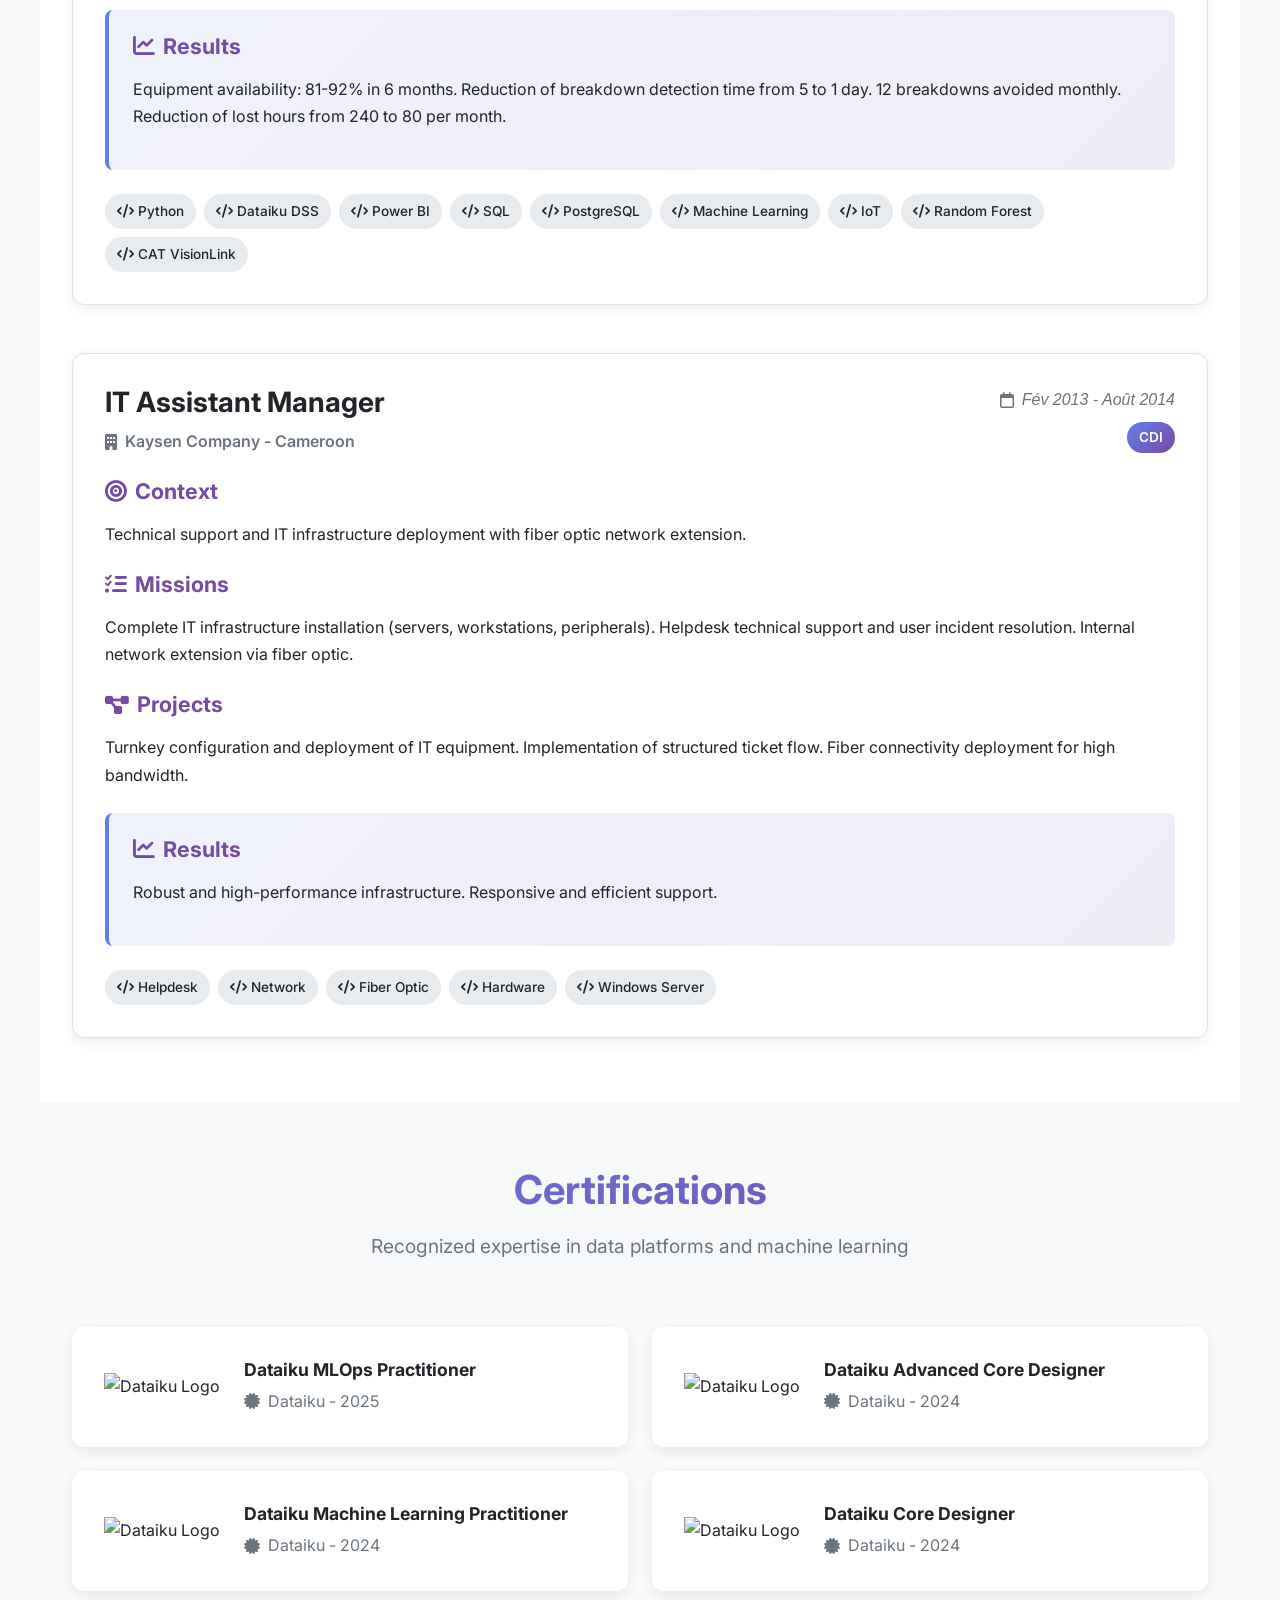
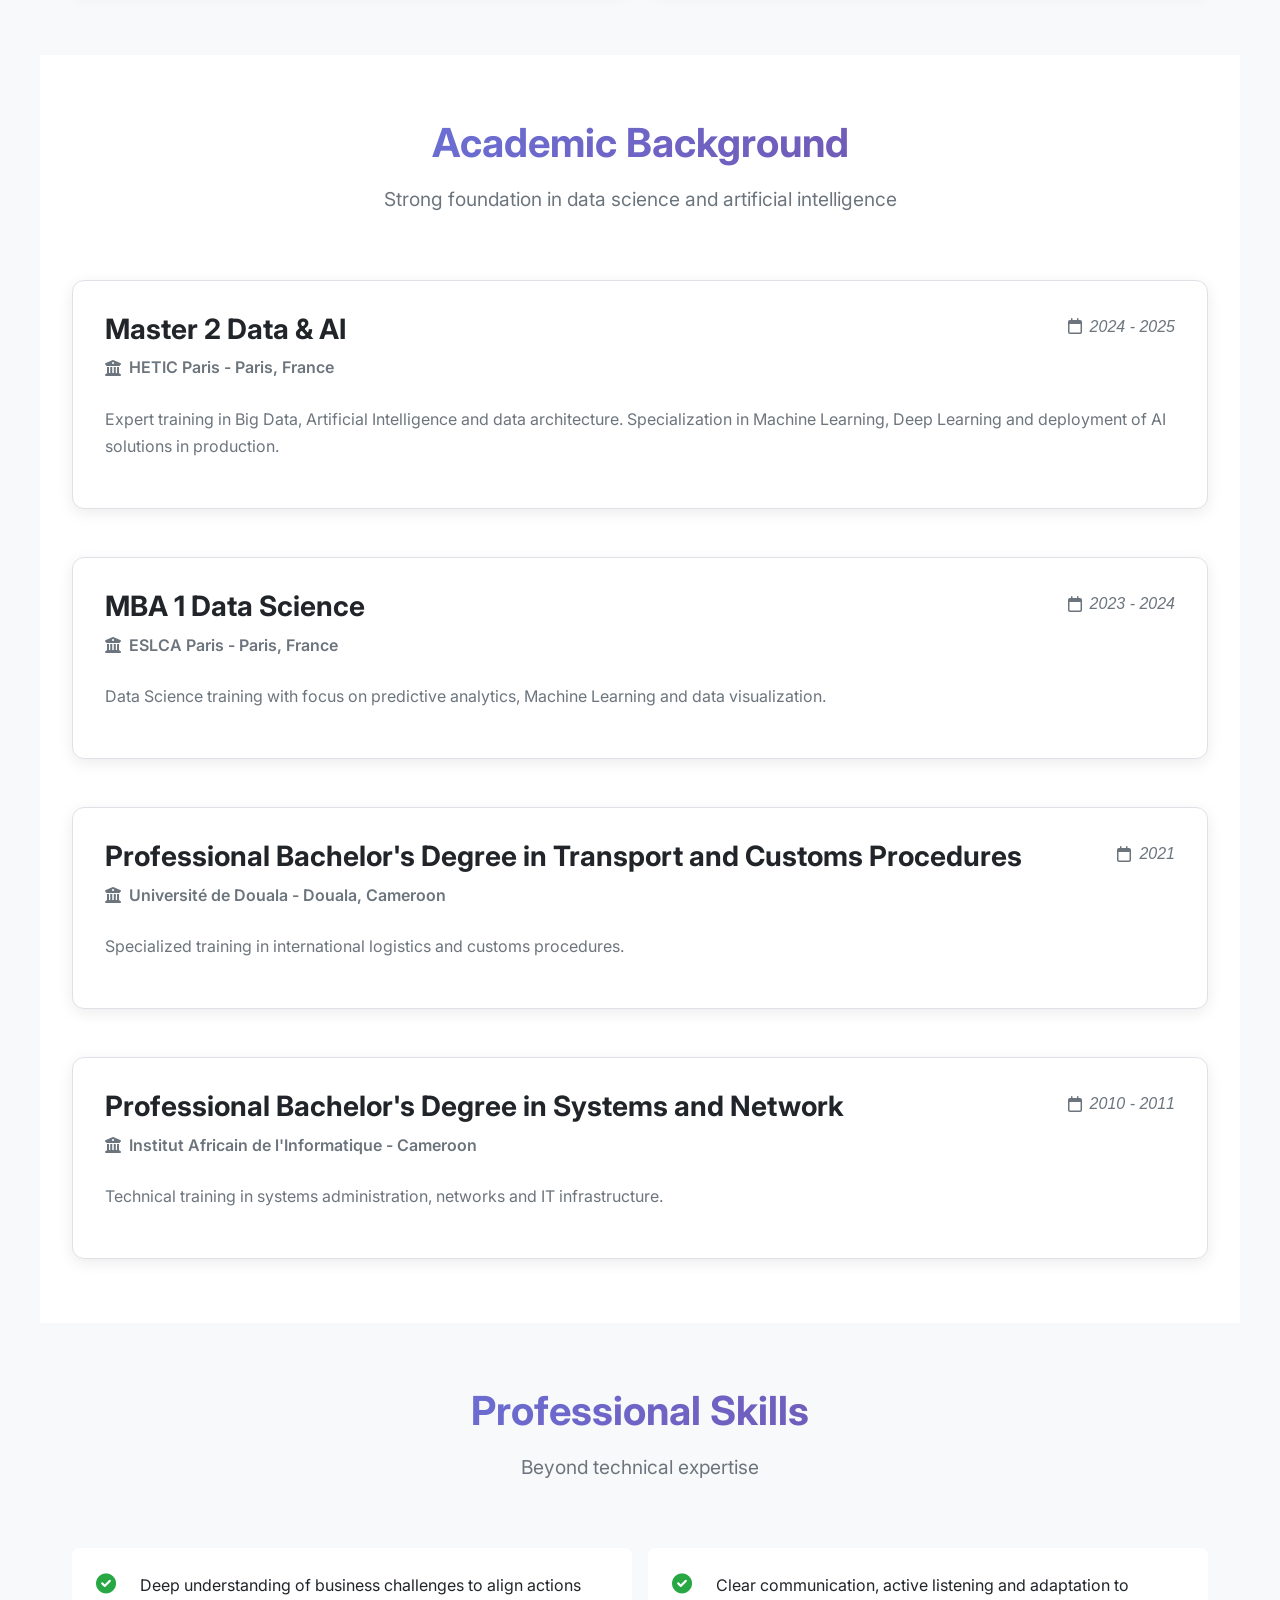
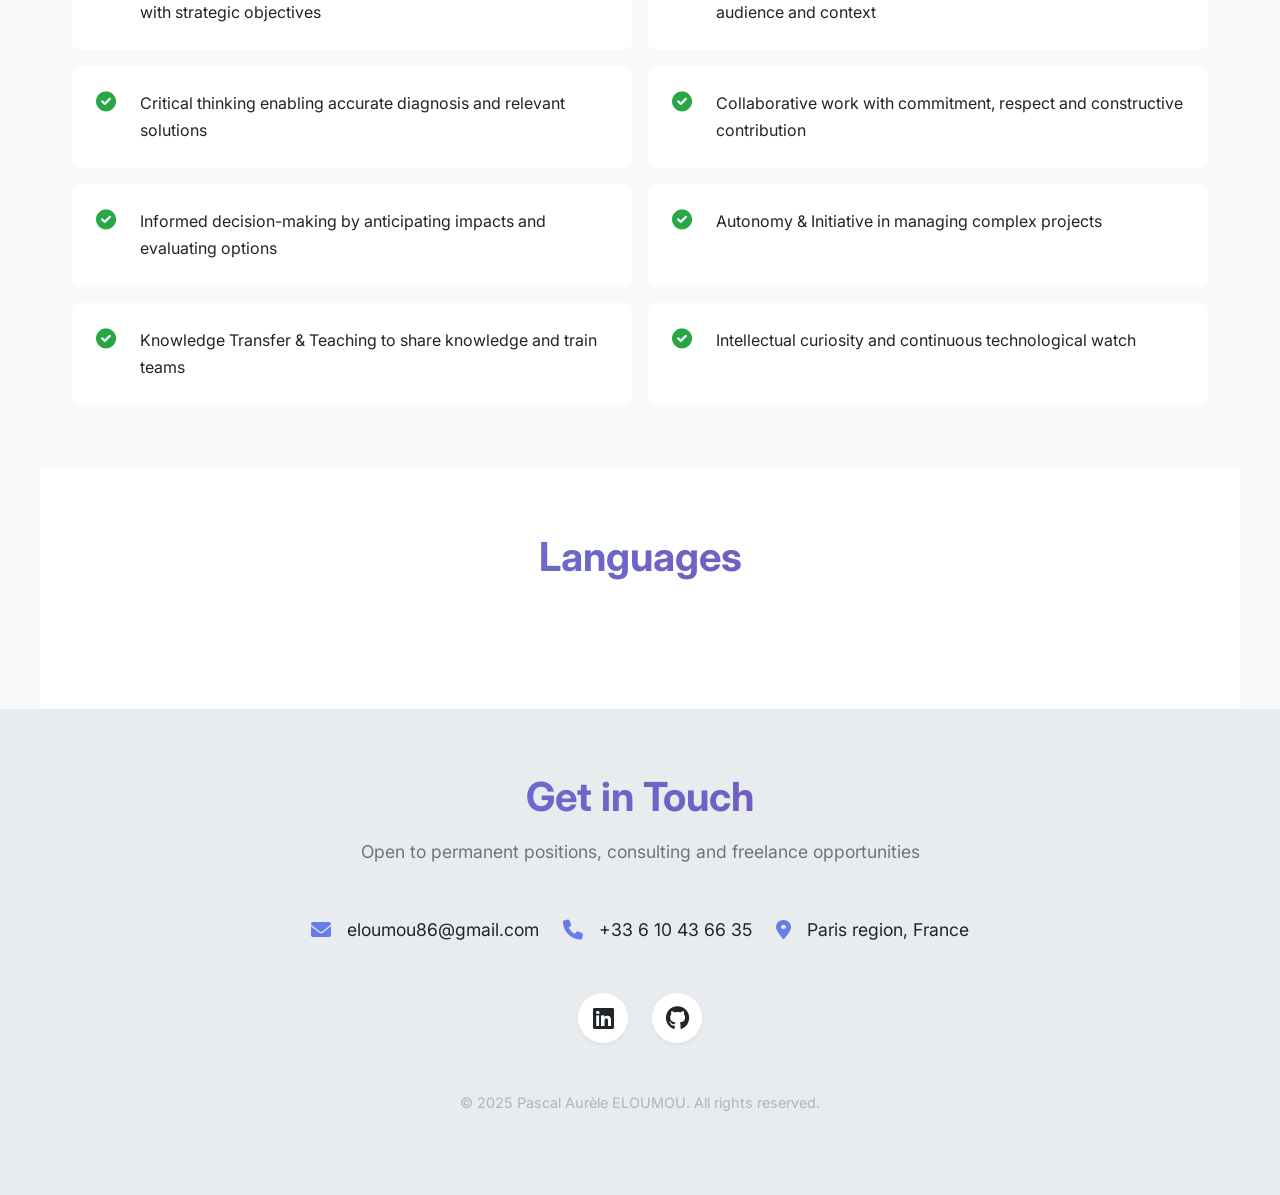
==== commit 5b904960: "Mise à jour et modernisation du code avec possibilité d'imprimer" ====
--- a/index.html
+++ b/index.html
@@ -1,11 +1,11 @@
 <!DOCTYPE html>
-<html lang="fr">
+<html lang="en">
 <head>
     <meta charset="UTF-8">
     <meta name="viewport" content="width=device-width, initial-scale=1.0">
     <title data-translate="meta.title">Pascal Aurèle Eloumou - Data Engineer | GenAI | Snowflake | Dataiku Expert</title>
-    <meta name="description" content="Pascal Aurèle Eloumou - Data Engineer & Analyst. Expert en migration Cloud (Snowflake/GCP), Pipelines ETL, Machine Learning (NLP) et développement Fullstack AppData (Next.js, Python)." data-translate="meta.description">
-    <meta name="keywords" content="Pascal Aurèle Eloumou, Data Engineer, Data Analyst, GenAI, NLP, LLM, Python, Dataiku, Snowflake, Power BI, RabbitMQ, Next.js, ETL, ELT, Big Data, Cloud Computing, Google Cloud Platform, Machine Learning, MLOps">
+    <meta name="description" content="Pascal Aurèle Eloumou - Data Engineer & Analyst with 10+ years experience. Expert in Cloud migration (Snowflake/GCP), ETL Pipelines, Machine Learning (NLP) and Fullstack DataApp development (Next.js, Python)." data-translate="meta.description">
+    <meta name="keywords" content="Pascal Aurèle Eloumou, Data Engineer, Data Analyst, GenAI, NLP, LLM, Python, Dataiku, Snowflake, Power BI, RabbitMQ, Next.js, ETL, ELT, Big Data, Cloud Computing, Google Cloud Platform, Machine Learning, MLOps, Freelance, Consulting, CDI">
     <meta name="author" content="Pascal Aurele Eloumou">
     <meta name="robots" content="index, follow">
     <meta name="googlebot" content="index, follow">
@@ -18,92 +18,187 @@
     <link href="https://fonts.googleapis.com/css2?family=Inter:wght@300;400;500;600;700;800&display=swap" rel="stylesheet">
 </head>
 <body>
-    <nav>
+    <!-- Mobile Navigation Toggle -->
+    <button class="mobile-menu-toggle" id="mobile-menu-toggle" aria-label="Toggle menu">
+        <i class="fas fa-bars"></i>
+    </button>
+
+    <!-- Navigation -->
+    <nav id="main-nav">
         <div class="nav-container">
-            <div class="logo">Pascal Aurèle Eloumou</div>
+            <div class="nav-header">
+                <div class="logo">Pascal Aurèle E.</div>
+                <button class="close-menu" id="close-menu" aria-label="Close menu">
+                    <i class="fas fa-times"></i>
+                </button>
+            </div>
             <ul class="nav-links">
-                <li><a href="#accueil" data-translate="nav.home">Accueil</a></li>
-                <li><a href="#competences" data-translate="nav.skills">Compétences</a></li>
-                <li><a href="#projects" data-translate="nav.projects">Projets</a></li>
-                <li><a href="#experience" data-translate="nav.experience">Expérience</a></li>
-                <li><a href="#formation" data-translate="nav.education">Formation</a></li>
+                <li><a href="#accueil" data-translate="nav.home">Home</a></li>
+                <li><a href="#about" data-translate="nav.about">About</a></li>
+                <li><a href="#competences" data-translate="nav.skills">Skills</a></li>
+                <li><a href="#projects" data-translate="nav.projects">Projects</a></li>
+                <li><a href="#experience" data-translate="nav.experience">Experience</a></li>
+                <li><a href="#formation" data-translate="nav.education">Education</a></li>
+                <li><a href="#certifications" data-translate="nav.certifications">Certifications</a></li>
                 <li><a href="#contact" data-translate="nav.contact">Contact</a></li>
             </ul>
-            <div class="language-toggle">
-                <button id="lang-fr" class="lang-btn active">FR</button>
-                <button id="lang-en" class="lang-btn">EN</button>
+            <div class="nav-controls">
+                <div class="language-toggle">
+                    <button id="lang-en" class="lang-btn active">EN</button>
+                    <button id="lang-fr" class="lang-btn">FR</button>
+                </div>
+                <button class="theme-toggle" id="theme-toggle" aria-label="Toggle dark mode">
+                    <i class="fas fa-moon"></i>
+                </button>
+                <button class="print-btn" id="print-btn" aria-label="Print or export PDF">
+                    <i class="fas fa-download"></i>
+                </button>
             </div>
         </div>
     </nav>
 
+    <!-- Hero Section -->
     <header id="accueil" class="hero">
         <div class="hero-content">
             <div class="hero-text">
+                <div class="hero-tagline" data-key="profile.tagline"></div>
                 <h1 data-key="profile.title"></h1> 
                 <p class="description" data-key="profile.description"></p>
+                <div class="availability-badge" data-key="profile.availability"></div>
                 <div class="cta-buttons">
                     <a href="#projects" class="btn btn-primary" data-translate="hero.projects_button">
-                        <i class="fas fa-code"></i> Voir mes projets
+                        <i class="fas fa-code"></i> View my projects
                     </a>
                     <a href="#contact" class="btn btn-secondary" data-translate="hero.contact_button">
-                        <i class="fas fa-envelope"></i> Me contacter
+                        <i class="fas fa-envelope"></i> Contact me
+                    </a>
+                    <a href="#" class="btn btn-outline" id="download-cv" data-translate="hero.download_cv">
+                        <i class="fas fa-file-pdf"></i> Download CV
                     </a>
                 </div>
             </div>
             <div class="hero-image">
                 <img src="" alt="Pascal Aurèle Eloumou" id="profile-photo">
+                <div class="hero-stats">
+                    <div class="stat-item">
+                        <div class="stat-number">10+</div>
+                        <div class="stat-label" data-translate="hero.years_exp">Years Experience</div>
+                    </div>
+                    <div class="stat-item">
+                        <div class="stat-number">4</div>
+                        <div class="stat-label" data-translate="hero.certifications">Certifications</div>
+                    </div>
+                    <div class="stat-item">
+                        <div class="stat-number">50+</div>
+                        <div class="stat-label" data-translate="hero.projects_completed">Projects</div>
+                    </div>
+                </div>
             </div>
         </div>
     </header>
 
     <main>
+        <!-- About Section -->
         <section id="about">
-            <h2 class="section-title" data-translate="about.title">À Propos</h2>
-            <p data-key="profile.about"></p>
-        </section>
-
+            <div class="section-header">
+                <h2 class="section-title" data-translate="about.title">About Me</h2>
+                <div class="section-subtitle" data-translate="about.subtitle">Passionate about transforming data into strategic insights</div>
+            </div>
+            <div class="about-content">
+                <p data-key="profile.about"></p>
+            </div>
+        </section>
+
+        <!-- Skills Section -->
         <section id="competences">
-            <h2 class="section-title" data-translate="skills.title">Stack Technique</h2>
-            <div class="skills-container" id="skills-list">
-                </div>
-        </section>
-
+            <div class="section-header">
+                <h2 class="section-title" data-translate="skills.title">Technical Stack</h2>
+                <div class="section-subtitle" data-translate="skills.subtitle">Comprehensive expertise across the data value chain</div>
+            </div>
+            <div class="skills-container" id="skills-list"></div>
+        </section>
+
+        <!-- Projects Section -->
         <section id="projects">
-            <h2 class="section-title" data-translate="projects.title">Projets Innovants</h2>
-            <div class="projects-container" id="projects-list">
-                </div>
-        </section>
-
+            <div class="section-header">
+                <h2 class="section-title" data-translate="projects.title">Innovative Projects</h2>
+                <div class="section-subtitle" data-translate="projects.subtitle">Real-world solutions combining AI, data engineering and cloud architecture</div>
+            </div>
+            <div class="projects-container" id="projects-list"></div>
+        </section>
+
+        <!-- Experience Section -->
         <section id="experience">
-            <h2 class="section-title" data-translate="experience.title">Parcours Professionnel</h2>
-            <div class="experience-container" id="experience-list">
-                </div>
-        </section>
-
+            <div class="section-header">
+                <h2 class="section-title" data-translate="experience.title">Professional Journey</h2>
+                <div class="section-subtitle" data-translate="experience.subtitle">10+ years delivering data-driven business impact</div>
+            </div>
+            <div class="experience-container" id="experience-list"></div>
+        </section>
+
+        <!-- Certifications Section -->
         <section id="certifications">
-            <h2 class="section-title" data-translate="certifications.title">Certifications</h2>
-            <div class="certifications-container" id="certifications-list">
-                </div>
-        </section>
-
+            <div class="section-header">
+                <h2 class="section-title" data-translate="certifications.title">Certifications</h2>
+                <div class="section-subtitle" data-translate="certifications.subtitle">Recognized expertise in data platforms and machine learning</div>
+            </div>
+            <div class="certifications-container" id="certifications-list"></div>
+        </section>
+
+        <!-- Education Section -->
         <section id="formation">
-            <h2 class="section-title" data-translate="education.title">Formation Académique</h2>
-            <div class="experience-container" id="education-list">
-                </div>
+            <div class="section-header">
+                <h2 class="section-title" data-translate="education.title">Academic Background</h2>
+                <div class="section-subtitle" data-translate="education.subtitle">Strong foundation in data science and artificial intelligence</div>
+            </div>
+            <div class="experience-container" id="education-list"></div>
+        </section>
+
+        <!-- Soft Skills Section -->
+        <section id="softskills">
+            <div class="section-header">
+                <h2 class="section-title" data-translate="softskills.title">Professional Skills</h2>
+                <div class="section-subtitle" data-translate="softskills.subtitle">Beyond technical expertise</div>
+            </div>
+            <div class="softskills-container" id="softskills-list"></div>
+        </section>
+
+        <!-- Languages Section -->
+        <section id="languages">
+            <div class="section-header">
+                <h2 class="section-title" data-translate="languages.title">Languages</h2>
+            </div>
+            <div class="languages-container" id="languages-list"></div>
         </section>
     </main>
 
+    <!-- Footer / Contact -->
     <footer id="contact">
-        <h2 class="section-title" data-translate="contact.title">Contactez-moi</h2>
+        <h2 class="section-title" data-translate="contact.title">Get in Touch</h2>
+        <p class="contact-intro" data-translate="contact.intro">Open to permanent positions, consulting and freelance opportunities</p>
         <div class="contact-container">
-             <p><a href="mailto:eloumou86@gmail.com" data-key="profile.email"></a></p>
-             <p><a href="tel:+33610436635" data-key="profile.phone"></a></p>
+             <div class="contact-item">
+                <i class="fas fa-envelope"></i>
+                <a href="mailto:eloumou86@gmail.com" data-key="profile.email"></a>
+             </div>
+             <div class="contact-item">
+                <i class="fas fa-phone"></i>
+                <a href="tel:+33610436635" data-key="profile.phone"></a>
+             </div>
+             <div class="contact-item">
+                <i class="fas fa-map-marker-alt"></i>
+                <span data-key="profile.location"></span>
+             </div>
         </div>
         <div class="social-links">
-            <a href="https://linkedin.com/in/pascal-eloumou" target="_blank" aria-label="LinkedIn"><i class="fab fa-linkedin"></i></a>
-            <a href="https://github.com/pascal-eloumou" target="_blank" aria-label="GitHub"><i class="fab fa-github"></i></a>
-        </div>
-        <p class="copyright" data-translate="footer.copyright">&copy; 2025 Pascal Aurèle ELOUMOU. Tous droits réservés.</p>
+            <a href="https://linkedin.com/in/pascal-eloumou" target="_blank" rel="noopener noreferrer" aria-label="LinkedIn">
+                <i class="fab fa-linkedin"></i>
+            </a>
+            <a href="https://github.com/pascal-eloumou" target="_blank" rel="noopener noreferrer" aria-label="GitHub">
+                <i class="fab fa-github"></i>
+            </a>
+        </div>
+        <p class="copyright" data-translate="footer.copyright">&copy; 2025 Pascal Aurèle ELOUMOU. All rights reserved.</p>
     </footer>
 
     <script src="script.js"></script>
--- a/styles.css
+++ b/styles.css
@@ -1,869 +1,1262 @@
-/* Ultra-Modern Portfolio Styles */
-:root {
-    --primary-gradient: linear-gradient(135deg, #667eea 0%, #764ba2 100%);
-    --secondary-gradient: linear-gradient(135deg, #f093fb 0%, #f5576c 100%);
-    --accent-gradient: linear-gradient(135deg, #4facfe 0%, #00f2fe 100%);
-    --dark-gradient: linear-gradient(135deg, #0c0c0c 0%, #1a1a1a 100%);
-    --text-primary: #ffffff;
-    --text-secondary: #e0e0e0;
-    --text-muted: #a0a0a0;
-    --bg-dark: #0a0a0a;
-    --bg-card: rgba(255, 255, 255, 0.05);
-    --border-color: rgba(255, 255, 255, 0.1);
-    --shadow-primary: 0 20px 40px rgba(0, 0, 0, 0.3);
-    --shadow-hover: 0 30px 60px rgba(0, 0, 0, 0.4);
-    --border-radius: 20px;
-    --transition: all 0.4s cubic-bezier(0.25, 0.46, 0.45, 0.94);
-}
-
+/* ============================================================================
+   CSS VARIABLES - Theme System for Light & Dark Mode
+   ============================================================================ */
+   :root {
+    /* Light Theme Colors */
+    --bg-primary: #ffffff;
+    --bg-secondary: #f8f9fa;
+    --bg-tertiary: #e9ecef;
+    --text-primary: #212529;
+    --text-secondary: #6c757d;
+    --text-tertiary: #adb5bd;
+    --border-color: #dee2e6;
+    --shadow-sm: 0 2px 4px rgba(0, 0, 0, 0.05);
+    --shadow-md: 0 4px 15px rgba(0, 0, 0, 0.08);
+    --shadow-lg: 0 8px 30px rgba(0, 0, 0, 0.12);
+    
+    /* Brand Colors */
+    --primary: #667eea;
+    --primary-dark: #5568d3;
+    --secondary: #764ba2;
+    --accent: #f093fb;
+    --success: #28a745;
+    --danger: #dc3545;
+    --warning: #ffc107;
+    --info: #17a2b8;
+    
+    /* Gradient */
+    --gradient-primary: linear-gradient(135deg, #667eea 0%, #764ba2 100%);
+    --gradient-secondary: linear-gradient(135deg, #f093fb 0%, #f5576c 100%);
+    
+    /* Spacing */
+    --space-xs: 0.5rem;
+    --space-sm: 1rem;
+    --space-md: 1.5rem;
+    --space-lg: 2rem;
+    --space-xl: 3rem;
+    --space-2xl: 4rem;
+    
+    /* Typography */
+    --font-primary: 'Inter', sans-serif;
+    --font-weight-light: 300;
+    --font-weight-regular: 400;
+    --font-weight-medium: 500;
+    --font-weight-semibold: 600;
+    --font-weight-bold: 700;
+    --font-weight-extrabold: 800;
+    
+    /* Transitions */
+    --transition-fast: 0.2s ease;
+    --transition-base: 0.3s ease;
+    --transition-slow: 0.5s ease;
+    
+    /* Border Radius */
+    --radius-sm: 4px;
+    --radius-md: 8px;
+    --radius-lg: 12px;
+    --radius-xl: 16px;
+    --radius-full: 9999px;
+    
+    /* Layout */
+    --nav-height: 70px;
+    --max-width: 1200px;
+}
+
+/* Dark Theme */
+[data-theme="dark"] {
+    --bg-primary: #1a1a2e;
+    --bg-secondary: #16213e;
+    --bg-tertiary: #0f3460;
+    --text-primary: #eaeaea;
+    --text-secondary: #b8b8b8;
+    --text-tertiary: #888888;
+    --border-color: #2d3748;
+    --shadow-sm: 0 2px 4px rgba(0, 0, 0, 0.3);
+    --shadow-md: 0 4px 15px rgba(0, 0, 0, 0.5);
+    --shadow-lg: 0 8px 30px rgba(0, 0, 0, 0.7);
+}
+
+/* ============================================================================
+   BASE STYLES - Mobile First Approach
+   ============================================================================ */
 * {
     margin: 0;
     padding: 0;
     box-sizing: border-box;
 }
 
+html {
+    scroll-behavior: smooth;
+    font-size: 16px;
+}
+
 body {
-    font-family: 'Inter', -apple-system, BlinkMacSystemFont, 'Segoe UI', Roboto, sans-serif;
-    background: var(--bg-dark);
+    font-family: var(--font-primary);
+    background-color: var(--bg-secondary);
     color: var(--text-primary);
+    line-height: 1.7;
+    transition: background-color var(--transition-base), color var(--transition-base);
+    overflow-x: hidden;
+}
+
+body.loading {
+    overflow: hidden;
+}
+
+/* Typography */
+h1, h2, h3, h4, h5, h6 {
+    font-weight: var(--font-weight-bold);
+    color: var(--text-primary);
+    line-height: 1.2;
+    margin-bottom: var(--space-sm);
+}
+
+h1 { font-size: clamp(2rem, 5vw, 3.5rem); }
+h2 { font-size: clamp(1.75rem, 4vw, 2.5rem); }
+h3 { font-size: clamp(1.25rem, 3vw, 1.75rem); }
+h4 { font-size: clamp(1.1rem, 2.5vw, 1.35rem); }
+
+p {
+    margin-bottom: var(--space-sm);
+}
+
+a {
+    color: var(--primary);
+    text-decoration: none;
+    transition: color var(--transition-fast);
+}
+
+a:hover {
+    color: var(--primary-dark);
+}
+
+/* ============================================================================
+   NAVIGATION - Mobile First with Sticky Behavior
+   ============================================================================ */
+.mobile-menu-toggle {
+    position: fixed;
+    top: var(--space-sm);
+    right: var(--space-sm);
+    z-index: 9999;
+    background: var(--gradient-primary);
+    color: white;
+    border: none;
+    width: 50px;
+    height: 50px;
+    border-radius: var(--radius-full);
+    font-size: 1.25rem;
+    cursor: pointer;
+    box-shadow: var(--shadow-lg);
+    transition: transform var(--transition-fast);
+    display: flex;
+    align-items: center;
+    justify-content: center;
+}
+
+.mobile-menu-toggle:hover {
+    transform: scale(1.05);
+}
+
+.mobile-menu-toggle:active {
+    transform: scale(0.95);
+}
+
+nav {
+    position: fixed;
+    top: 0;
+    right: -100%;
+    width: 280px;
+    height: 100vh;
+    background: var(--bg-primary);
+    box-shadow: var(--shadow-lg);
+    z-index: 9998;
+    transition: right var(--transition-base);
+    overflow-y: auto;
+    padding: var(--space-lg);
+}
+
+nav.active {
+    right: 0;
+}
+
+.nav-container {
+    display: flex;
+    flex-direction: column;
+    height: 100%;
+}
+
+.nav-header {
+    display: flex;
+    justify-content: space-between;
+    align-items: center;
+    margin-bottom: var(--space-xl);
+    padding-bottom: var(--space-md);
+    border-bottom: 2px solid var(--border-color);
+}
+
+.logo {
+    font-size: 1.5rem;
+    font-weight: var(--font-weight-extrabold);
+    background: var(--gradient-primary);
+    -webkit-background-clip: text;
+    -webkit-text-fill-color: transparent;
+    background-clip: text;
+}
+
+.close-menu {
+    background: none;
+    border: none;
+    font-size: 1.5rem;
+    color: var(--text-primary);
+    cursor: pointer;
+    padding: var(--space-xs);
+    transition: transform var(--transition-fast);
+}
+
+.close-menu:hover {
+    transform: rotate(90deg);
+}
+
+.nav-links {
+    list-style: none;
+    display: flex;
+    flex-direction: column;
+    gap: var(--space-xs);
+    margin-bottom: var(--space-xl);
+    flex: 1;
+}
+
+.nav-links a {
+    display: block;
+    padding: var(--space-sm) var(--space-md);
+    color: var(--text-primary);
+    font-weight: var(--font-weight-medium);
+    border-radius: var(--radius-md);
+    transition: all var(--transition-fast);
+}
+
+.nav-links a:hover {
+    background: var(--gradient-primary);
+    color: white;
+    transform: translateX(5px);
+}
+
+.nav-controls {
+    display: flex;
+    flex-direction: column;
+    gap: var(--space-sm);
+}
+
+.language-toggle {
+    display: flex;
+    border: 2px solid var(--border-color);
+    border-radius: var(--radius-md);
+    overflow: hidden;
+    background: var(--bg-secondary);
+}
+
+.lang-btn {
+    flex: 1;
+    background: none;
+    border: none;
+    padding: var(--space-sm);
+    cursor: pointer;
+    font-weight: var(--font-weight-semibold);
+    color: var(--text-secondary);
+    transition: all var(--transition-fast);
+}
+
+.lang-btn.active {
+    background: var(--gradient-primary);
+    color: white;
+}
+
+.theme-toggle,
+.print-btn {
+    background: var(--bg-secondary);
+    border: 2px solid var(--border-color);
+    color: var(--text-primary);
+    padding: var(--space-sm);
+    border-radius: var(--radius-md);
+    cursor: pointer;
+    font-size: 1.25rem;
+    transition: all var(--transition-fast);
+    display: flex;
+    align-items: center;
+    justify-content: center;
+}
+
+.theme-toggle:hover,
+.print-btn:hover {
+    background: var(--gradient-primary);
+    color: white;
+    border-color: var(--primary);
+    transform: translateY(-2px);
+}
+
+/* ============================================================================
+   HERO SECTION - Mobile First
+   ============================================================================ */
+.hero {
+    background: var(--gradient-primary);
+    color: white;
+    padding: calc(var(--nav-height) + var(--space-xl)) var(--space-md) var(--space-2xl);
+    min-height: 100vh;
+    display: flex;
+    align-items: center;
+}
+
+.hero-content {
+    max-width: var(--max-width);
+    margin: 0 auto;
+    display: flex;
+    flex-direction: column-reverse;
+    gap: var(--space-xl);
+    width: 100%;
+}
+
+.hero-text {
+    flex: 1;
+    text-align: center;
+}
+
+.hero-tagline {
+    font-size: clamp(0.9rem, 2vw, 1.1rem);
+    font-weight: var(--font-weight-semibold);
+    text-transform: uppercase;
+    letter-spacing: 2px;
+    margin-bottom: var(--space-sm);
+    opacity: 0.9;
+}
+
+.hero h1 {
+    color: white;
+    margin-bottom: var(--space-md);
+    line-height: 1.2;
+}
+
+.hero .description {
+    font-size: clamp(1rem, 2vw, 1.2rem);
+    margin-bottom: var(--space-lg);
+    opacity: 0.95;
     line-height: 1.6;
-    overflow-x: hidden;
-}
-
-/* Animated Background */
-body::before {
+}
+
+.availability-badge {
+    display: inline-block;
+    background: rgba(255, 255, 255, 0.2);
+    backdrop-filter: blur(10px);
+    padding: var(--space-sm) var(--space-md);
+    border-radius: var(--radius-full);
+    font-size: 0.9rem;
+    font-weight: var(--font-weight-semibold);
+    margin-bottom: var(--space-lg);
+    border: 2px solid rgba(255, 255, 255, 0.3);
+}
+
+.cta-buttons {
+    display: flex;
+    flex-direction: column;
+    gap: var(--space-sm);
+    margin-top: var(--space-lg);
+}
+
+.btn {
+    display: inline-flex;
+    align-items: center;
+    justify-content: center;
+    gap: var(--space-xs);
+    padding: var(--space-md) var(--space-lg);
+    border-radius: var(--radius-md);
+    font-weight: var(--font-weight-semibold);
+    transition: all var(--transition-base);
+    cursor: pointer;
+    border: 2px solid transparent;
+    text-decoration: none;
+}
+
+.btn-primary {
+    background-color: white;
+    color: var(--primary);
+}
+
+.btn-primary:hover {
+    background-color: var(--bg-secondary);
+    transform: translateY(-2px);
+    box-shadow: 0 10px 25px rgba(0, 0, 0, 0.2);
+}
+
+.btn-secondary {
+    background-color: transparent;
+    border-color: white;
+    color: white;
+}
+
+.btn-secondary:hover {
+    background-color: white;
+    color: var(--secondary);
+    transform: translateY(-2px);
+}
+
+.btn-outline {
+    background-color: rgba(255, 255, 255, 0.1);
+    border-color: white;
+    color: white;
+    backdrop-filter: blur(10px);
+}
+
+.btn-outline:hover {
+    background-color: rgba(255, 255, 255, 0.2);
+    transform: translateY(-2px);
+}
+
+.hero-image {
+    flex: 1;
+    display: flex;
+    flex-direction: column;
+    align-items: center;
+    gap: var(--space-lg);
+}
+
+#profile-photo {
+    width: 100%;
+    max-width: 250px;
+    height: auto;
+    aspect-ratio: 1 / 1;
+    border-radius: 50%;
+    border: 6px solid rgba(255, 255, 255, 0.3);
+    object-fit: cover;
+    box-shadow: 0 10px 40px rgba(0, 0, 0, 0.3);
+    transition: transform var(--transition-base);
+}
+
+#profile-photo:hover {
+    transform: scale(1.05);
+}
+
+.hero-stats {
+    display: grid;
+    grid-template-columns: repeat(3, 1fr);
+    gap: var(--space-md);
+    width: 100%;
+    max-width: 400px;
+}
+
+.stat-item {
+    text-align: center;
+    background: rgba(255, 255, 255, 0.1);
+    backdrop-filter: blur(10px);
+    padding: var(--space-md);
+    border-radius: var(--radius-lg);
+    border: 1px solid rgba(255, 255, 255, 0.2);
+}
+
+.stat-number {
+    font-size: 2rem;
+    font-weight: var(--font-weight-extrabold);
+    color: white;
+    margin-bottom: var(--space-xs);
+}
+
+.stat-label {
+    font-size: 0.8rem;
+    opacity: 0.9;
+}
+
+/* ============================================================================
+   MAIN SECTIONS - Mobile First Layout
+   ============================================================================ */
+main > section {
+    padding: var(--space-2xl) var(--space-md);
+    max-width: var(--max-width);
+    margin: 0 auto;
+}
+
+main > section:nth-child(even) {
+    background-color: var(--bg-primary);
+}
+
+.section-header {
+    text-align: center;
+    margin-bottom: var(--space-2xl);
+}
+
+.section-title {
+    font-size: clamp(2rem, 5vw, 2.5rem);
+    margin-bottom: var(--space-sm);
+    background: var(--gradient-primary);
+    -webkit-background-clip: text;
+    -webkit-text-fill-color: transparent;
+    background-clip: text;
+}
+
+.section-subtitle {
+    font-size: clamp(1rem, 2vw, 1.2rem);
+    color: var(--text-secondary);
+    max-width: 600px;
+    margin: 0 auto;
+}
+
+/* About Section */
+#about {
+    text-align: center;
+}
+
+.about-content {
+    max-width: 800px;
+    margin: 0 auto;
+    font-size: 1.1rem;
+    line-height: 1.8;
+    color: var(--text-secondary);
+}
+
+/* Skills Section */
+.skills-container {
+    display: grid;
+    grid-template-columns: 1fr;
+    gap: var(--space-lg);
+}
+
+.skill-category {
+    background: var(--bg-primary);
+    padding: var(--space-lg);
+    border-radius: var(--radius-lg);
+    box-shadow: var(--shadow-md);
+    transition: transform var(--transition-base), box-shadow var(--transition-base);
+}
+
+.skill-category:hover {
+    transform: translateY(-5px);
+    box-shadow: var(--shadow-lg);
+}
+
+.skill-category h3 {
+    color: var(--primary);
+    border-bottom: 2px solid var(--border-color);
+    padding-bottom: var(--space-sm);
+    margin-bottom: var(--space-md);
+    display: flex;
+    align-items: center;
+    gap: var(--space-sm);
+}
+
+.skill-list {
+    list-style: none;
+    display: grid;
+    gap: var(--space-md);
+}
+
+.skill-item {
+    transition: transform var(--transition-fast);
+}
+
+.skill-item:hover {
+    transform: translateX(5px);
+}
+
+.skill-header {
+    display: flex;
+    align-items: center;
+    gap: var(--space-md);
+    margin-bottom: var(--space-xs);
+}
+
+.skill-header i {
+    font-size: 1.5rem;
+    color: var(--secondary);
+    width: 30px;
+    text-align: center;
+}
+
+.skill-name {
+    font-weight: var(--font-weight-semibold);
+    font-size: 1.1rem;
+    color: var(--text-primary);
+}
+
+.skill-details {
+    font-size: 0.95rem;
+    color: var(--text-secondary);
+    margin-left: 46px;
+}
+
+/* Experience & Education Cards */
+.experience-container {
+    display: flex;
+    flex-direction: column;
+    gap: var(--space-xl);
+    position: relative;
+}
+
+.experience-card {
+    background: var(--bg-primary);
+    border: 1px solid var(--border-color);
+    padding: var(--space-lg);
+    border-radius: var(--radius-lg);
+    box-shadow: var(--shadow-md);
+    transition: all var(--transition-base);
+    position: relative;
+}
+
+.experience-card:hover {
+    transform: translateY(-5px);
+    box-shadow: var(--shadow-lg);
+}
+
+.experience-header {
+    display: flex;
+    flex-direction: column;
+    gap: var(--space-sm);
+    margin-bottom: var(--space-md);
+}
+
+.experience-title-block h3 {
+    color: var(--text-primary);
+    margin-bottom: var(--space-xs);
+}
+
+.experience-company {
+    font-weight: var(--font-weight-semibold);
+    color: var(--text-secondary);
+    display: flex;
+    align-items: center;
+    gap: var(--space-xs);
+}
+
+.experience-meta {
+    display: flex;
+    flex-direction: column;
+    gap: var(--space-xs);
+}
+
+.experience-period {
+    color: var(--text-secondary);
+    font-style: italic;
+    font-weight: var(--font-weight-medium);
+    display: flex;
+    align-items: center;
+    gap: var(--space-xs);
+}
+
+.experience-type {
+    display: inline-block;
+    background: var(--gradient-primary);
+    color: white;
+    padding: 4px 12px;
+    border-radius: var(--radius-full);
+    font-size: 0.85rem;
+    font-weight: var(--font-weight-semibold);
+    width: fit-content;
+}
+
+.experience-details {
+    margin-top: var(--space-md);
+}
+
+.detail-block {
+    margin-bottom: var(--space-md);
+}
+
+.detail-block h4 {
+    color: var(--secondary);
+    margin-bottom: var(--space-sm);
+    display: flex;
+    align-items: center;
+    gap: var(--space-xs);
+}
+
+.detail-block.results {
+    background: linear-gradient(135deg, rgba(102, 126, 234, 0.1) 0%, rgba(118, 75, 162, 0.1) 100%);
+    padding: var(--space-md);
+    border-radius: var(--radius-md);
+    border-left: 4px solid var(--primary);
+}
+
+.education-description {
+    color: var(--text-secondary);
+    margin-top: var(--space-sm);
+}
+
+.stack,
+.technologies {
+    display: flex;
+    flex-wrap: wrap;
+    gap: var(--space-xs);
+    margin-top: var(--space-md);
+}
+
+.tech-tag,
+.stack span {
+    background: var(--bg-tertiary);
+    color: var(--text-primary);
+    padding: 6px 12px;
+    border-radius: var(--radius-full);
+    font-size: 0.85rem;
+    font-weight: var(--font-weight-medium);
+    display: inline-flex;
+    align-items: center;
+    gap: 4px;
+    transition: all var(--transition-fast);
+}
+
+.tech-tag:hover,
+.stack span:hover {
+    background: var(--gradient-primary);
+    color: white;
+    transform: translateY(-2px);
+}
+
+/* Projects Section */
+.projects-container {
+    display: grid;
+    grid-template-columns: 1fr;
+    gap: var(--space-xl);
+}
+
+.project-card {
+    background: var(--bg-primary);
+    border-radius: var(--radius-lg);
+    overflow: hidden;
+    box-shadow: var(--shadow-md);
+    transition: all var(--transition-base);
+    display: flex;
+    flex-direction: column;
+}
+
+.project-card:hover {
+    transform: translateY(-8px);
+    box-shadow: var(--shadow-lg);
+}
+
+.project-image {
+    width: 100%;
+    height: 220px;
+    overflow: hidden;
+    position: relative;
+}
+
+.project-image img {
+    width: 100%;
+    height: 100%;
+    object-fit: cover;
+    transition: transform var(--transition-slow);
+}
+
+.project-card:hover .project-image img {
+    transform: scale(1.1);
+}
+
+.project-overlay {
+    position: absolute;
+    top: 0;
+    left: 0;
+    width: 100%;
+    height: 100%;
+    background: rgba(102, 126, 234, 0.9);
+    display: flex;
+    align-items: center;
+    justify-content: center;
+    opacity: 0;
+    transition: opacity var(--transition-base);
+}
+
+.project-card:hover .project-overlay {
+    opacity: 1;
+}
+
+.project-overlay i {
+    font-size: 3rem;
+    color: white;
+}
+
+.project-content {
+    padding: var(--space-lg);
+    flex-grow: 1;
+    display: flex;
+    flex-direction: column;
+}
+
+.project-content h3 {
+    color: var(--primary);
+    margin-bottom: var(--space-sm);
+}
+
+.project-tagline {
+    color: var(--text-secondary);
+    font-style: italic;
+    margin-bottom: var(--space-sm);
+    display: flex;
+    align-items: center;
+    gap: var(--space-xs);
+}
+
+.project-role {
+    color: var(--secondary);
+    margin-bottom: var(--space-md);
+    display: flex;
+    align-items: center;
+    gap: var(--space-xs);
+}
+
+.project-description {
+    flex-grow: 1;
+    margin-bottom: var(--space-md);
+    line-height: 1.6;
+}
+
+.project-content h4 {
+    color: var(--text-primary);
+    margin: var(--space-md) 0 var(--space-sm);
+    display: flex;
+    align-items: center;
+    gap: var(--space-xs);
+}
+
+.project-features {
+    list-style: none;
+    margin-bottom: var(--space-md);
+}
+
+.project-features li {
+    padding: var(--space-xs) 0;
+    color: var(--text-secondary);
+    display: flex;
+    align-items: flex-start;
+    gap: var(--space-sm);
+}
+
+.project-features i {
+    color: var(--success);
+    margin-top: 4px;
+}
+
+/* Certifications Section */
+.certifications-container {
+    display: grid;
+    grid-template-columns: 1fr;
+    gap: var(--space-md);
+}
+
+.certification-card {
+    display: flex;
+    align-items: center;
+    background: var(--bg-primary);
+    padding: var(--space-lg);
+    border-radius: var(--radius-lg);
+    box-shadow: var(--shadow-md);
+    transition: all var(--transition-base);
+    gap: var(--space-md);
+}
+
+.certification-card:hover {
+    transform: translateY(-5px);
+    box-shadow: var(--shadow-lg);
+}
+
+.certification-logo img {
+    width: 60px;
+    height: 60px;
+    object-fit: contain;
+}
+
+.certification-details h3 {
+    font-size: 1.1rem;
+    margin-bottom: var(--space-xs);
+}
+
+.certification-details p {
+    margin: 0;
+    color: var(--text-secondary);
+    display: flex;
+    align-items: center;
+    gap: var(--space-xs);
+}
+
+/* Soft Skills Section */
+.softskills-container {
+    display: grid;
+    grid-template-columns: 1fr;
+    gap: var(--space-sm);
+}
+
+.softskill-item {
+    display: flex;
+    align-items: flex-start;
+    gap: var(--space-md);
+    padding: var(--space-md);
+    background: var(--bg-primary);
+    border-radius: var(--radius-md);
+    transition: all var(--transition-fast);
+}
+
+.softskill-item:hover {
+    background: var(--gradient-primary);
+    color: white;
+    transform: translateX(5px);
+}
+
+.softskill-item i {
+    color: var(--success);
+    font-size: 1.25rem;
+    margin-top: 2px;
+}
+
+.softskill-item:hover i {
+    color: white;
+}
+
+/* Languages Section */
+.languages-container {
+    display: grid;
+    grid-template-columns: 1fr;
+    gap: var(--space-md);
+    max-width: 600px;
+    margin: 0 auto;
+}
+
+.language-item {
+    display: flex;
+    align-items: center;
+    gap: var(--space-md);
+    padding: var(--space-lg);
+    background: var(--bg-primary);
+    border-radius: var(--radius-lg);
+    box-shadow: var(--shadow-md);
+    transition: all var(--transition-base);
+}
+
+.language-item:hover {
+    transform: translateY(-5px);
+    box-shadow: var(--shadow-lg);
+}
+
+.language-item i {
+    font-size: 2rem;
+    color: var(--primary);
+}
+
+.language-info h4 {
+    margin-bottom: var(--space-xs);
+}
+
+.language-info p {
+    margin: 0;
+    color: var(--text-secondary);
+}
+
+/* ============================================================================
+   FOOTER / CONTACT
+   ============================================================================ */
+footer {
+    background: var(--bg-tertiary);
+    color: var(--text-primary);
+    text-align: center;
+    padding: var(--space-2xl) var(--space-md);
+}
+
+footer .section-title {
+    color: var(--text-primary);
+    background: var(--gradient-primary);
+    -webkit-background-clip: text;
+    -webkit-text-fill-color: transparent;
+    background-clip: text;
+}
+
+.contact-intro {
+    font-size: 1.1rem;
+    color: var(--text-secondary);
+    margin-bottom: var(--space-xl);
+}
+
+.contact-container {
+    display: flex;
+    flex-direction: column;
+    gap: var(--space-md);
+    margin-bottom: var(--space-xl);
+}
+
+.contact-item {
+    display: flex;
+    align-items: center;
+    justify-content: center;
+    gap: var(--space-sm);
+    font-size: 1.1rem;
+}
+
+.contact-item i {
+    color: var(--primary);
+    font-size: 1.25rem;
+}
+
+.contact-item a {
+    color: var(--text-primary);
+    transition: color var(--transition-fast);
+}
+
+.contact-item a:hover {
+    color: var(--primary);
+}
+
+.social-links {
+    margin: var(--space-xl) 0;
+    display: flex;
+    justify-content: center;
+    gap: var(--space-md);
+}
+
+.social-links a {
+    width: 50px;
+    height: 50px;
+    display: flex;
+    align-items: center;
+    justify-content: center;
+    background: var(--bg-primary);
+    border-radius: var(--radius-full);
+    font-size: 1.5rem;
+    color: var(--text-primary);
+    transition: all var(--transition-base);
+    box-shadow: var(--shadow-sm);
+}
+
+.social-links a:hover {
+    background: var(--gradient-primary);
+    color: white;
+    transform: translateY(-5px);
+    box-shadow: var(--shadow-md);
+}
+
+.copyright {
+    margin-top: var(--space-xl);
+    font-size: 0.9rem;
+    color: var(--text-tertiary);
+}
+
+/* ============================================================================
+   PRINT STYLES
+   ============================================================================ */
+@media print {
+    body {
+        background: white;
+        color: black;
+        font-size: 12pt;
+    }
+    
+    .mobile-menu-toggle,
+    nav,
+    .nav-controls,
+    .theme-toggle,
+    .print-btn,
+    .cta-buttons,
+    .social-links,
+    .hero-stats {
+        display: none !important;
+    }
+    
+    .hero {
+        background: none;
+        color: black;
+        min-height: auto;
+        padding: 20pt;
+    }
+    
+    .hero-content {
+        flex-direction: row;
+        align-items: flex-start;
+    }
+    
+    #profile-photo {
+        max-width: 150px;
+        border: 2px solid #000;
+    }
+    
+    main > section {
+        page-break-inside: avoid;
+        padding: 15pt 0;
+    }
+    
+    .experience-card,
+    .project-card,
+    .certification-card {
+        page-break-inside: avoid;
+        box-shadow: none;
+        border: 1px solid #ddd;
+    }
+    
+    .section-title {
+        color: #000;
+        -webkit-text-fill-color: initial;
+    }
+    
+    a {
+        color: #000;
+        text-decoration: underline;
+    }
+}
+
+/* ============================================================================
+   RESPONSIVE - Tablet & Desktop
+   ============================================================================ */
+@media (min-width: 768px) {
+    /* Navigation shifts to desktop mode */
+    .mobile-menu-toggle {
+        display: none;
+    }
+    
+    nav {
+        position: fixed;
+        top: 0;
+        right: 0;
+        width: 300px;
+        height: 100vh;
+        padding: var(--space-xl);
+    }
+    
+    nav.scrolled {
+        box-shadow: -4px 0 20px rgba(0, 0, 0, 0.1);
+    }
+    
+    nav.nav-hidden {
+        transform: translateX(100%);
+    }
+    
+    .close-menu {
+        display: none;
+    }
+    
+    /* Hero responsive */
+    .hero-content {
+        flex-direction: row;
+        align-items: center;
+        text-align: left;
+    }
+    
+    .hero-text {
+        text-align: left;
+    }
+    
+    .cta-buttons {
+        flex-direction: row;
+        flex-wrap: wrap;
+    }
+    
+    #profile-photo {
+        max-width: 280px;
+    }
+    
+    /* Grid layouts */
+    .skills-container {
+        grid-template-columns: repeat(2, 1fr);
+    }
+    
+    .projects-container {
+        grid-template-columns: repeat(2, 1fr);
+    }
+    
+    .certifications-container {
+        grid-template-columns: repeat(2, 1fr);
+    }
+    
+    .softskills-container {
+        grid-template-columns: repeat(2, 1fr);
+    }
+    
+    .languages-container {
+        grid-template-columns: repeat(2, 1fr);
+    }
+    
+    .contact-container {
+        flex-direction: row;
+        justify-content: center;
+    }
+    
+    /* Experience header */
+    .experience-header {
+        flex-direction: row;
+        justify-content: space-between;
+        align-items: flex-start;
+    }
+    
+    .experience-meta {
+        align-items: flex-end;
+        text-align: right;
+    }
+}
+
+@media (min-width: 1024px) {
+    /* Larger screens */
+    .skills-container {
+        grid-template-columns: repeat(3, 1fr);
+    }
+    
+    main > section {
+        padding: var(--space-2xl) var(--space-lg);
+    }
+}
+
+/* ============================================================================
+   UTILITY CLASSES
+   ============================================================================ */
+.text-center { text-align: center; }
+.text-left { text-align: left; }
+.text-right { text-align: right; }
+
+.mt-sm { margin-top: var(--space-sm); }
+.mt-md { margin-top: var(--space-md); }
+.mt-lg { margin-top: var(--space-lg); }
+
+.mb-sm { margin-bottom: var(--space-sm); }
+.mb-md { margin-bottom: var(--space-md); }
+.mb-lg { margin-bottom: var(--space-lg); }
+
+/* ============================================================================
+   ANIMATIONS
+   ============================================================================ */
+@keyframes fadeIn {
+    from {
+        opacity: 0;
+        transform: translateY(20px);
+    }
+    to {
+        opacity: 1;
+        transform: translateY(0);
+    }
+}
+
+[data-aos="fade-up"] {
+    animation: fadeIn 0.6s ease-out;
+}
+
+/* Loading State */
+body.loading::before {
     content: '';
     position: fixed;
     top: 0;
     left: 0;
     width: 100%;
     height: 100%;
-    background: 
-        radial-gradient(circle at 20% 80%, rgba(120, 119, 198, 0.3) 0%, transparent 50%),
-        radial-gradient(circle at 80% 20%, rgba(255, 119, 198, 0.3) 0%, transparent 50%),
-        radial-gradient(circle at 40% 40%, rgba(120, 219, 255, 0.2) 0%, transparent 50%);
-    z-index: -1;
-    animation: backgroundShift 20s ease-in-out infinite;
-}
-
-@keyframes backgroundShift {
-    0%, 100% { transform: translateX(0) translateY(0); }
-    25% { transform: translateX(-20px) translateY(-10px); }
-    50% { transform: translateX(20px) translateY(10px); }
-    75% { transform: translateX(-10px) translateY(20px); }
-}
-
-/* Navigation */
-nav {
+    background: var(--bg-primary);
+    z-index: 10000;
+    display: flex;
+    align-items: center;
+    justify-content: center;
+}
+
+/* Error Message */
+.error-message {
     position: fixed;
-    top: 0;
-    width: 100%;
-    background: rgba(10, 10, 10, 0.9);
-    backdrop-filter: blur(20px);
-    border-bottom: 1px solid var(--border-color);
-    z-index: 1000;
-    transition: var(--transition);
-}
-
-.nav-container {
-    max-width: 1200px;
-    margin: 0 auto;
-    padding: 1rem 2rem;
-    display: flex;
-    justify-content: space-between;
-    align-items: center;
-}
-
-.logo {
-    font-size: 1.5rem;
-    font-weight: 800;
-    background: var(--primary-gradient);
-    -webkit-background-clip: text;
-    -webkit-text-fill-color: transparent;
-    background-clip: text;
-}
-
-.nav-links {
-    display: flex;
-    list-style: none;
-    gap: 2rem;
-}
-
-.nav-links a {
-    color: var(--text-secondary);
-    text-decoration: none;
-    font-weight: 500;
-    transition: var(--transition);
-    position: relative;
-}
-
-.nav-links a::after {
-    content: '';
-    position: absolute;
-    bottom: -5px;
-    left: 0;
-    width: 0;
-    height: 2px;
-    background: var(--accent-gradient);
-    transition: var(--transition);
-}
-
-.nav-links a:hover {
-    color: var(--text-primary);
-}
-
-.nav-links a:hover::after {
-    width: 100%;
-}
-
-/* Language Toggle */
-.language-toggle {
-    display: flex;
-    gap: 0.5rem;
-}
-
-.lang-btn {
-    background: transparent;
-    border: 1px solid var(--border-color);
-    color: var(--text-secondary);
-    padding: 0.5rem 1rem;
-    border-radius: var(--border-radius);
-    cursor: pointer;
-    transition: var(--transition);
-}
-
-.lang-btn.active {
-    background: var(--primary-gradient);
-    color: white;
-    border-color: transparent;
-}
-
-.lang-btn:not(.active):hover {
-    background: var(--bg-card);
-    color: white;
-}
-
-/* Hero Section */
-.hero {
-    min-height: 100vh;
-    display: flex;
-    align-items: center;
-    justify-content: center;
+    top: 50%;
+    left: 50%;
+    transform: translate(-50%, -50%);
+    background: var(--danger);
+    color: white;
+    padding: var(--space-lg);
+    border-radius: var(--radius-lg);
+    box-shadow: var(--shadow-lg);
     text-align: center;
-    padding: 0 2rem;
-    position: relative;
-}
-
-.hero-content {
-    max-width: 800px;
-    animation: fadeInUp 1s ease-out;
-}
-
-.hero h1 {
-    font-size: clamp(2.5rem, 5vw, 4rem);
-    font-weight: 800;
-    margin-bottom: 1rem;
-    background: var(--primary-gradient);
-    -webkit-background-clip: text;
-    -webkit-text-fill-color: transparent;
-    background-clip: text;
-}
-
-.hero .subtitle {
-    font-size: clamp(1.2rem, 3vw, 1.8rem);
-    color: var(--text-secondary);
-    margin-bottom: 2rem;
-    font-weight: 300;
-}
-
-.hero .description {
-    font-size: 1.1rem;
-    color: var(--text-muted);
-    margin-bottom: 3rem;
-    line-height: 1.8;
-}
-
-.cta-buttons {
-    display: flex;
-    gap: 1.5rem;
-    justify-content: center;
-    flex-wrap: wrap;
-}
-
-.btn {
-    padding: 1rem 2rem;
-    border: none;
-    border-radius: var(--border-radius);
-    font-weight: 600;
-    text-decoration: none;
-    transition: var(--transition);
-    cursor: pointer;
-    position: relative;
-    overflow: hidden;
-}
-
-.btn-primary {
-    background: var(--primary-gradient);
-    color: white;
-    box-shadow: var(--shadow-primary);
-}
-
-.btn-secondary {
-    background: transparent;
-    color: var(--text-primary);
-    border: 2px solid var(--border-color);
-}
-
-.btn:hover {
-    transform: translateY(-5px);
-    box-shadow: var(--shadow-hover);
-}
-
-/* Sections */
-section {
-    padding: 6rem 2rem;
-    max-width: 1200px;
-    margin: 0 auto;
-}
-
-.section-title {
-    font-size: 2.5rem;
-    font-weight: 700;
-    text-align: center;
-    margin-bottom: 3rem;
-    color: #fff;
-    text-shadow: 0 0 20px rgba(255, 255, 255, 0.3);
-}
-
-/* Ultra-Modern Skills Section */
-#competences {
-    padding: 100px 0;
-    background: linear-gradient(135deg, #667eea 0%, #764ba2 100%);
-    position: relative;
-    overflow: hidden;
-}
-
-#competences::before {
-    content: '';
-    position: absolute;
-    top: 0;
-    left: 0;
-    right: 0;
-    bottom: 0;
-    background: url('data:image/svg+xml,<svg xmlns="http://www.w3.org/2000/svg" viewBox="0 0 100 100"><defs><pattern id="grain" width="100" height="100" patternUnits="userSpaceOnUse"><circle cx="25" cy="25" r="1" fill="rgba(255,255,255,0.1)"/><circle cx="75" cy="75" r="1" fill="rgba(255,255,255,0.1)"/><circle cx="50" cy="10" r="0.5" fill="rgba(255,255,255,0.05)"/></pattern></defs><rect width="100" height="100" fill="url(%23grain)"/></svg>');
-    opacity: 0.3;
-}
-
-.skills-container {
-    display: grid;
-    grid-template-columns: repeat(auto-fit, minmax(400px, 1fr));
-    gap: 30px;
-    max-width: 1400px;
-    margin: 0 auto;
-    padding: 0 20px;
-    position: relative;
-    z-index: 1;
-}
-
-.skill-category {
-    background: rgba(255, 255, 255, 0.1);
-    backdrop-filter: blur(20px);
-    border-radius: 20px;
-    padding: 30px;
-    border: 1px solid rgba(255, 255, 255, 0.2);
-    transition: all 0.3s ease;
-    animation: skillFloat 6s ease-in-out infinite;
-}
-
-.skill-category:nth-child(even) {
-    animation-delay: -3s;
-}
-
-.skill-category:hover {
-    transform: translateY(-10px);
-    background: rgba(255, 255, 255, 0.15);
-    box-shadow: 0 20px 40px rgba(0, 0, 0, 0.2);
-}
-
-.skill-category h3 {
-    color: #fff;
-    font-size: 1.4rem;
-    margin-bottom: 20px;
-    display: flex;
-    align-items: center;
-    gap: 10px;
-    font-weight: 600;
-}
-
-.skill-category h3 i {
-    color: #ffd700;
-    font-size: 1.2rem;
-}
-
-.skill-list {
-    list-style: none;
-    padding: 0;
-    margin: 0;
-}
-
-.skill-item {
-    display: flex;
-    justify-content: space-between;
-    align-items: center;
-    padding: 12px 0;
-    border-bottom: 1px solid rgba(255, 255, 255, 0.1);
-    transition: all 0.3s ease;
-}
-
-.skill-item:last-child {
-    border-bottom: none;
-}
-
-.skill-item:hover {
-    padding-left: 10px;
-    background: rgba(255, 255, 255, 0.05);
-    border-radius: 8px;
-}
-
-.skill-name {
-    color: #fff;
-    font-size: 0.95rem;
-    font-weight: 500;
-    flex: 1;
-}
-
-.skill-rating {
-    color: #ffd700;
-    font-size: 1rem;
-    text-shadow: 0 0 10px rgba(255, 215, 0, 0.5);
-    animation: starGlow 2s ease-in-out infinite alternate;
-}
-.skill-rating .gold {
-  color: gold;    /* ou color: #FFD700; */
-  font-size: 1.5rem;
-}
-
-.skill-rating .grey {
-  color: #d3d3d3; /* gris clair */
-  font-size: 1.5rem;
-}
-
-@keyframes skillFloat {
-    0%, 100% { transform: translateY(0px); }
-    50% { transform: translateY(-5px); }
-}
-
-@keyframes starGlow {
-    0% { text-shadow: 0 0 10px rgba(255, 215, 0, 0.5); }
-    100% { text-shadow: 0 0 20px rgba(255, 215, 0, 0.8); }
-}
-
-/* Ultra-Modern/* Behavioral Skills Section */
-#behavioral-skills {
-    padding: 100px 0;
-    position: relative;
-}
-
-.behavioral-skills-container {
-    display: grid;
-    grid-template-columns: repeat(auto-fit, minmax(300px, 1fr));
-    gap: 30px;
-    max-width: 1200px;
-    margin: 0 auto;
-    padding: 0 20px;
-}
-
-.behavioral-skill-card {
-    background: var(--bg-card);
-    border: 1px solid var(--border-color);
-    border-radius: var(--border-radius);
-    padding: 30px;
-    text-align: center;
-    transition: var(--transition);
-    backdrop-filter: blur(10px);
-    position: relative;
-    overflow: hidden;
-}
-
-.behavioral-skill-card::before {
-    content: '';
-    position: absolute;
-    top: 0;
-    left: 0;
-    right: 0;
-    height: 3px;
-    background: var(--primary-gradient);
-    transform: scaleX(0);
-    transition: var(--transition);
-}
-
-.behavioral-skill-card:hover::before {
-    transform: scaleX(1);
-}
-
-.behavioral-skill-card:hover {
-    transform: translateY(-10px);
-    box-shadow: var(--shadow-hover);
-    border-color: rgba(255, 255, 255, 0.2);
-}
-
-.skill-icon {
-    width: 80px;
-    height: 80px;
-    margin: 0 auto 20px;
-    background: var(--primary-gradient);
-    border-radius: 50%;
-    display: flex;
-    align-items: center;
-    justify-content: center;
-    font-size: 2rem;
-    color: white;
-    transition: var(--transition);
-}
-
-.behavioral-skill-card:hover .skill-icon {
-    transform: scale(1.1) rotate(5deg);
-    background: var(--secondary-gradient);
-}
-
-.behavioral-skill-card h3 {
-    color: var(--text-primary);
-    font-size: 1.3rem;
-    font-weight: 600;
-    margin-bottom: 15px;
-    text-shadow: 0 2px 4px rgba(0, 0, 0, 0.3);
-}
-
-.behavioral-skill-card p {
-    color: var(--text-secondary);
-    font-size: 0.95rem;
-    line-height: 1.6;
-    opacity: 0.9;
-}
-
-@media (max-width: 768px) {
-    .behavioral-skills-container {
-        grid-template-columns: 1fr;
-        gap: 20px;
-        padding: 0 15px;
-    }
-    
-    .behavioral-skill-card {
-        padding: 25px;
-    }
-    
-    .skill-icon {
-        width: 60px;
-        height: 60px;
-        font-size: 1.5rem;
-    }
-}
-
-/* Experience Section */
-#experience {
-    padding: 100px 0;
-    background: linear-gradient(135deg, #2c3e50 0%, #34495e 100%);
-    position: relative;
-}
-
-.experience-container {
-    max-width: 1200px;
-    margin: 0 auto;
-    padding: 0 20px;
-    display: flex;
-    flex-direction: column;
-    gap: 40px;
-}
-
-.experience-card {
-    background: rgba(255, 255, 255, 0.05);
-    backdrop-filter: blur(20px);
-    border-radius: 25px;
-    padding: 40px;
-    border: 1px solid rgba(255, 255, 255, 0.1);
-    transition: all 0.4s ease;
-    position: relative;
-    overflow: hidden;
-}
-
-.experience-card::before {
-    content: '';
-    position: absolute;
-    top: 0;
-    left: -100%;
-    width: 100%;
-    height: 100%;
-    background: linear-gradient(90deg, transparent, rgba(255, 255, 255, 0.1), transparent);
-    transition: left 0.5s ease;
-}
-
-.experience-card:hover::before {
-    left: 100%;
-}
-
-.experience-card:hover {
-    transform: translateY(-10px);
-    box-shadow: 0 30px 60px rgba(0, 0, 0, 0.3);
-    background: rgba(255, 255, 255, 0.08);
-}
-
-.experience-header {
-    margin-bottom: 30px;
-}
-
-.experience-period {
-    color: #3498db;
-    font-size: 1rem;
-    font-weight: 600;
-    text-transform: uppercase;
-    letter-spacing: 1px;
-    margin-bottom: 10px;
-}
-
-.experience-role {
-    color: #fff;
-    font-size: 1.8rem;
-    font-weight: 700;
-    margin-bottom: 8px;
-}
-
-.experience-company {
-    color: #bdc3c7;
-    font-size: 1.1rem;
-    font-weight: 500;
-}
-
-.experience-content {
-    margin-bottom: 30px;
-}
-
-.experience-highlight {
-    margin-bottom: 20px;
-    padding: 15px;
-    background: rgba(255, 255, 255, 0.03);
-    border-radius: 12px;
-    border-left: 4px solid #3498db;
-}
-
-.experience-highlight h4 {
-    color: #3498db;
-    font-size: 1.1rem;
-    font-weight: 600;
-    margin-bottom: 8px;
-}
-
-.experience-highlight p {
-    color: #ecf0f1;
-    line-height: 1.6;
-    margin: 0;
-}
-
-.experience-skills {
-    display: flex;
-    flex-wrap: wrap;
-    gap: 10px;
-}
-
-.tech-badge {
-    background: linear-gradient(135deg, #3498db, #2980b9);
-    color: #fff;
-    padding: 8px 16px;
-    border-radius: 20px;
-    font-size: 0.85rem;
-    font-weight: 600;
-    text-transform: uppercase;
-    letter-spacing: 0.5px;
-    transition: all 0.3s ease;
-    box-shadow: 0 4px 15px rgba(52, 152, 219, 0.3);
-}
-
-.tech-badge:hover {
-    transform: translateY(-2px);
-    box-shadow: 0 8px 25px rgba(52, 152, 219, 0.5);
-}
-
-/* Ultra-Modern Contact Section */
-#contact {
-    padding: 100px 0;
-    background: linear-gradient(135deg, #1a1a2e 0%, #16213e 50%, #0f3460 100%);
-    position: relative;
-}
-
-.contact-container {
-    max-width: 800px;
-    margin: 0 auto;
-    padding: 0 20px;
-}
-
-.contact-card {
-    background: rgba(255, 255, 255, 0.05);
-    backdrop-filter: blur(20px);
-    border-radius: 30px;
-    padding: 50px;
-    border: 1px solid rgba(255, 255, 255, 0.1);
-    box-shadow: 0 20px 40px rgba(0, 0, 0, 0.3);
-}
-
-.contact-info {
-    margin-bottom: 40px;
-}
-
-.contact-item {
-    display: flex;
-    align-items: center;
-    padding: 20px 0;
-    border-bottom: 1px solid rgba(255, 255, 255, 0.1);
-    transition: all 0.3s ease;
-}
-
-.contact-item:last-child {
-    border-bottom: none;
-}
-
-.contact-item:hover {
-    padding-left: 15px;
-    background: rgba(255, 255, 255, 0.03);
-    border-radius: 12px;
-}
-
-.contact-icon {
-    width: 60px;
-    height: 60px;
-    background: linear-gradient(135deg, #3498db, #2980b9);
-    border-radius: 50%;
-    display: flex;
-    align-items: center;
-    justify-content: center;
-    margin-right: 20px;
-    box-shadow: 0 10px 20px rgba(52, 152, 219, 0.3);
-}
-
-.contact-icon i {
-    color: #fff;
-    font-size: 1.2rem;
-}
-
-.contact-details {
-    display: flex;
-    flex-direction: column;
-}
-
-.contact-label {
-    color: #3498db;
-    font-size: 0.9rem;
-    font-weight: 600;
-    text-transform: uppercase;
-    letter-spacing: 1px;
-    margin-bottom: 5px;
-}
-
-.contact-value {
-    color: #fff;
-    font-size: 1.1rem;
-    font-weight: 500;
-}
-
-.social-section h3 {
-    color: #fff;
-    font-size: 1.3rem;
-    margin-bottom: 20px;
-    text-align: center;
-}
-
-.social-links {
-    display: flex;
-    justify-content: center;
-    gap: 20px;
-}
-
-.social-link {
-    display: flex;
-    align-items: center;
-    gap: 10px;
-    padding: 15px 25px;
-    border-radius: 50px;
-    text-decoration: none;
-    font-weight: 600;
-    transition: all 0.3s ease;
-    border: 2px solid transparent;
-}
-
-.social-link.linkedin {
-    background: linear-gradient(135deg, #0077b5, #005885);
-    color: #fff;
-}
-
-.social-link.github {
-    background: linear-gradient(135deg, #333, #24292e);
-    color: #fff;
-}
-
-.social-link.twitter {
-    background: linear-gradient(135deg, #1da1f2, #0d8bd9);
-    color: #fff;
-}
-
-.social-link:hover {
-    transform: translateY(-5px);
-    box-shadow: 0 15px 30px rgba(0, 0, 0, 0.3);
-    border-color: rgba(255, 255, 255, 0.3);
-}
-
-/* Ultra-Modern Footer */
-.footer {
-    background: linear-gradient(135deg, #0c0c0c 0%, #1a1a1a 100%);
-    padding: 40px 0;
-    border-top: 1px solid rgba(255, 255, 255, 0.1);
-}
-
-.footer-content {
-    max-width: 1200px;
-    margin: 0 auto;
-    padding: 0 20px;
-    display: flex;
-    justify-content: space-between;
-    align-items: center;
-    flex-wrap: wrap;
-    gap: 20px;
-}
-
-.footer-text p {
-    color: #bdc3c7;
-    margin: 5px 0;
-    font-size: 0.9rem;
-}
-
-.footer-tech {
-    display: flex;
-    gap: 10px;
-    flex-wrap: wrap;
-}
-
-.footer-tech .tech-badge {
-    background: linear-gradient(135deg, #2c3e50, #34495e);
-    font-size: 0.8rem;
-    padding: 6px 12px;
-}
-
-/* Animations */
-@keyframes fadeInUp {
-    from {
-        opacity: 0;
-        transform: translateY(30px);
-    }
-    to {
-        opacity: 1;
-        transform: translateY(0);
-    }
-}
-
-.fade-in-up {
-    animation: fadeInUp 0.8s ease-out;
-}
-
-/* Responsive Design */
-@media (max-width: 768px) {
-    .nav-links {
-        display: none;
-    }
-    
-    .hero-content h1 {
-        font-size: 2.5rem;
-    }
-    
-    .hero-content p {
-        font-size: 1.1rem;
-    }
-    
-    .skills-container {
-        grid-template-columns: 1fr;
-        gap: 20px;
-    }
-    
-    .skill-category {
-        padding: 20px;
-    }
-    
-    .experience-card {
-        padding: 25px;
-    }
-    
-    .contact-card {
-        padding: 30px;
-    }
-    
-    .footer-content {
-        flex-direction: column;
-        text-align: center;
-    }
-    
-    .social-links {
-        flex-direction: column;
-        gap: 15px;
-    }
-    
-    .experience-role {
-        font-size: 1.4rem;
-    }
-    
-    .hero-buttons {
-        flex-direction: column;
-        gap: 15px;
-    }
-    
-    .btn {
-        width: 100%;
-        text-align: center;
-    }
-}
-
-@media (max-width: 480px) {
-    .hero-content h1 {
-        font-size: 2rem;
-    }
-    
-    .skills-container {
-        grid-template-columns: 1fr;
-        padding: 0 10px;
-    }
-    
-    .skill-category {
-        padding: 15px;
-    }
-    
-    .experience-card {
-        padding: 20px;
-    }
-    
-    .contact-card {
-        padding: 20px;
-    }
-    
-    .social-link {
-        padding: 12px 20px;
-        font-size: 0.9rem;
-    }
-}
-
-/* Scroll behavior */
-html {
-    scroll-behavior: smooth;
-}
-
-/* Custom scrollbar */
-::-webkit-scrollbar {
-    width: 8px;
-}
-
-::-webkit-scrollbar-track {
-    background: var(--bg-dark);
-}
-
-::-webkit-scrollbar-thumb {
-    background: var(--primary-gradient);
-    border-radius: 4px;
-}
-
-::-webkit-scrollbar-thumb:hover {
-    background: var(--secondary-gradient);
+    z-index: 10001;
+}
+
+.error-message i {
+    font-size: 3rem;
+    margin-bottom: var(--space-md);
 }
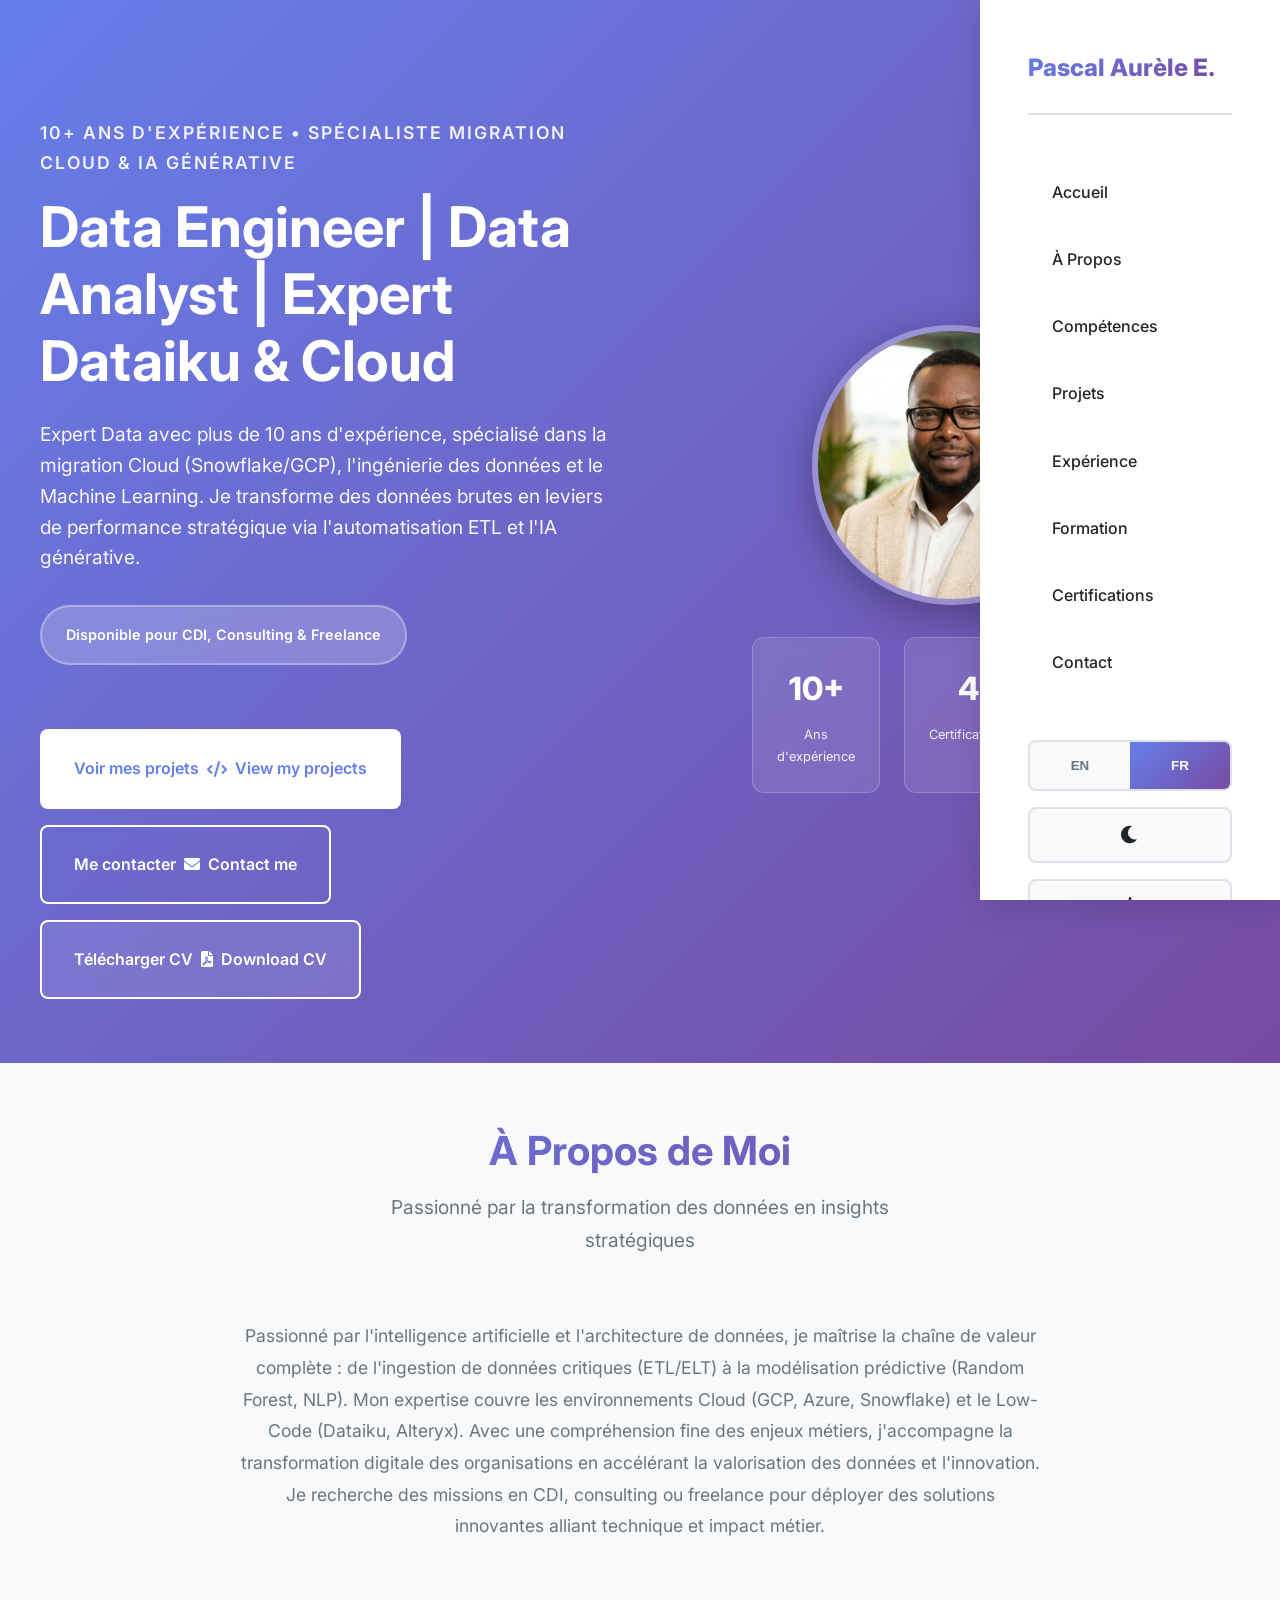
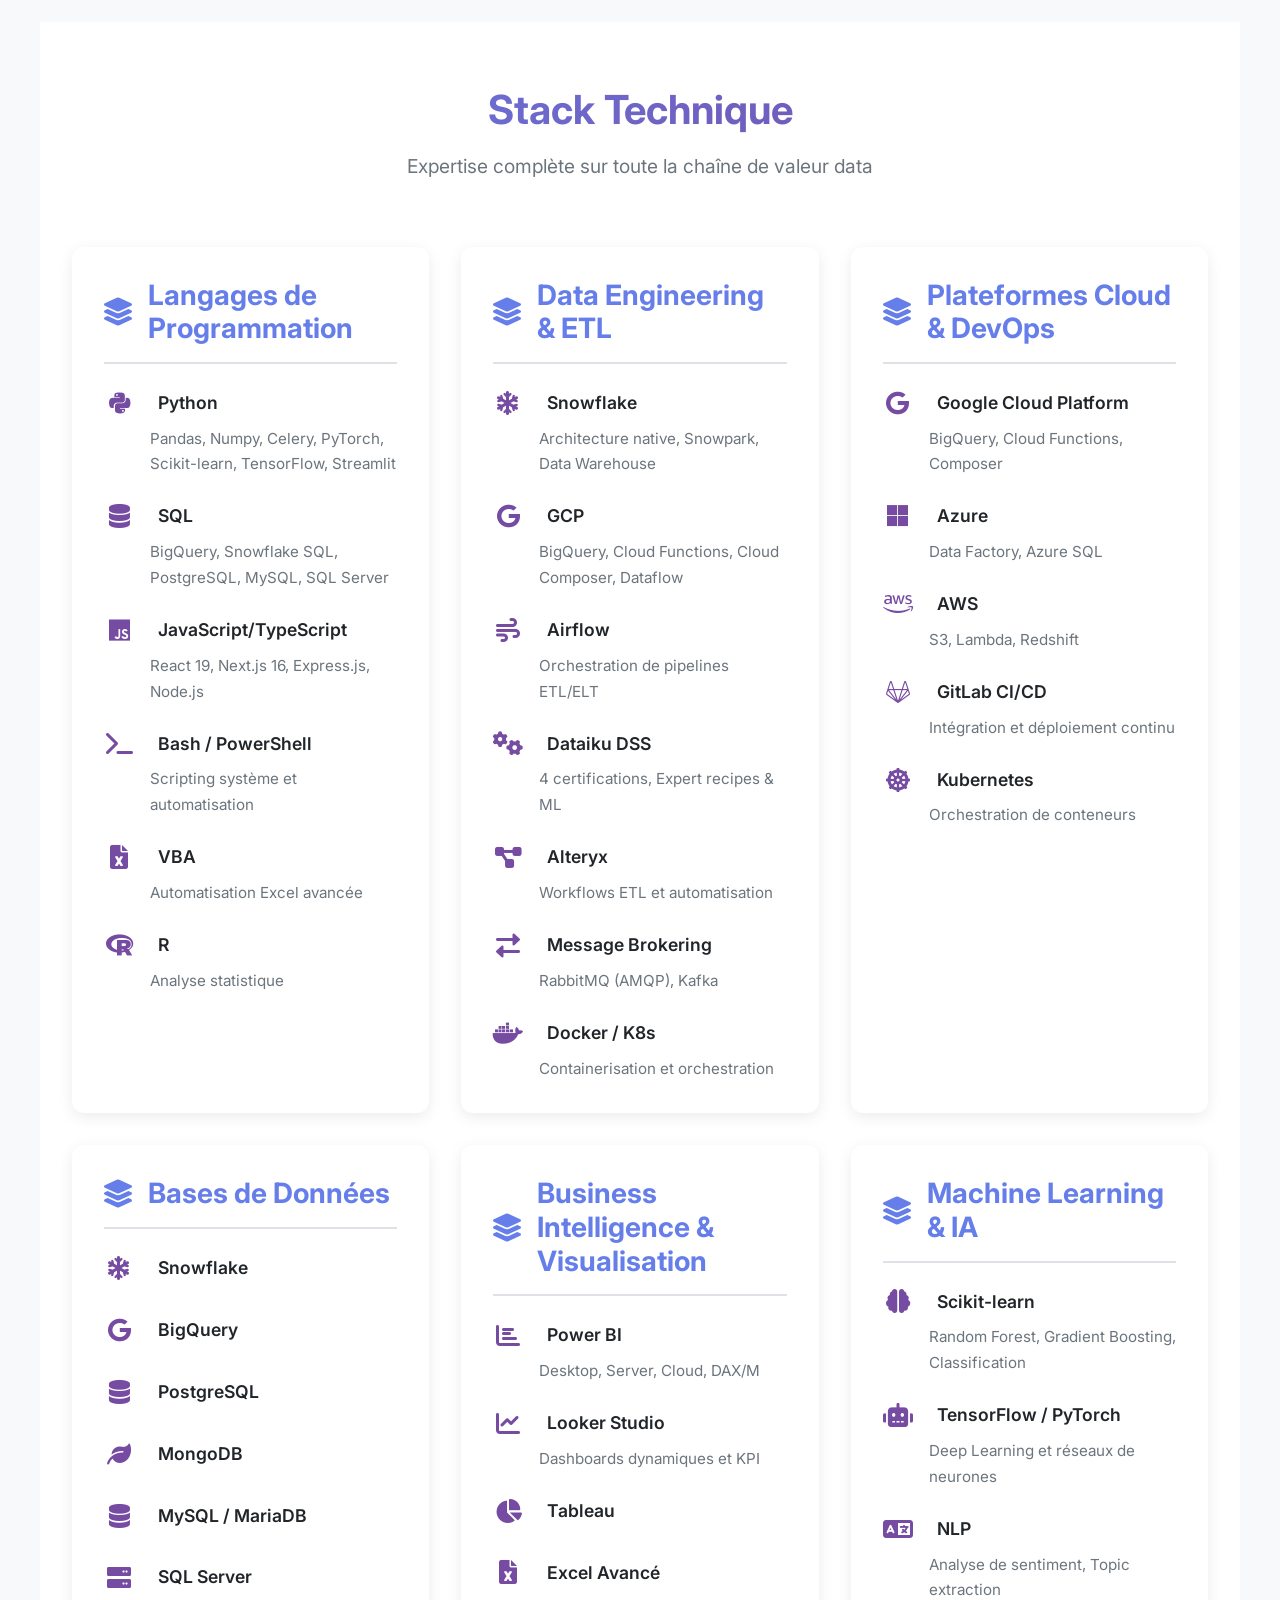
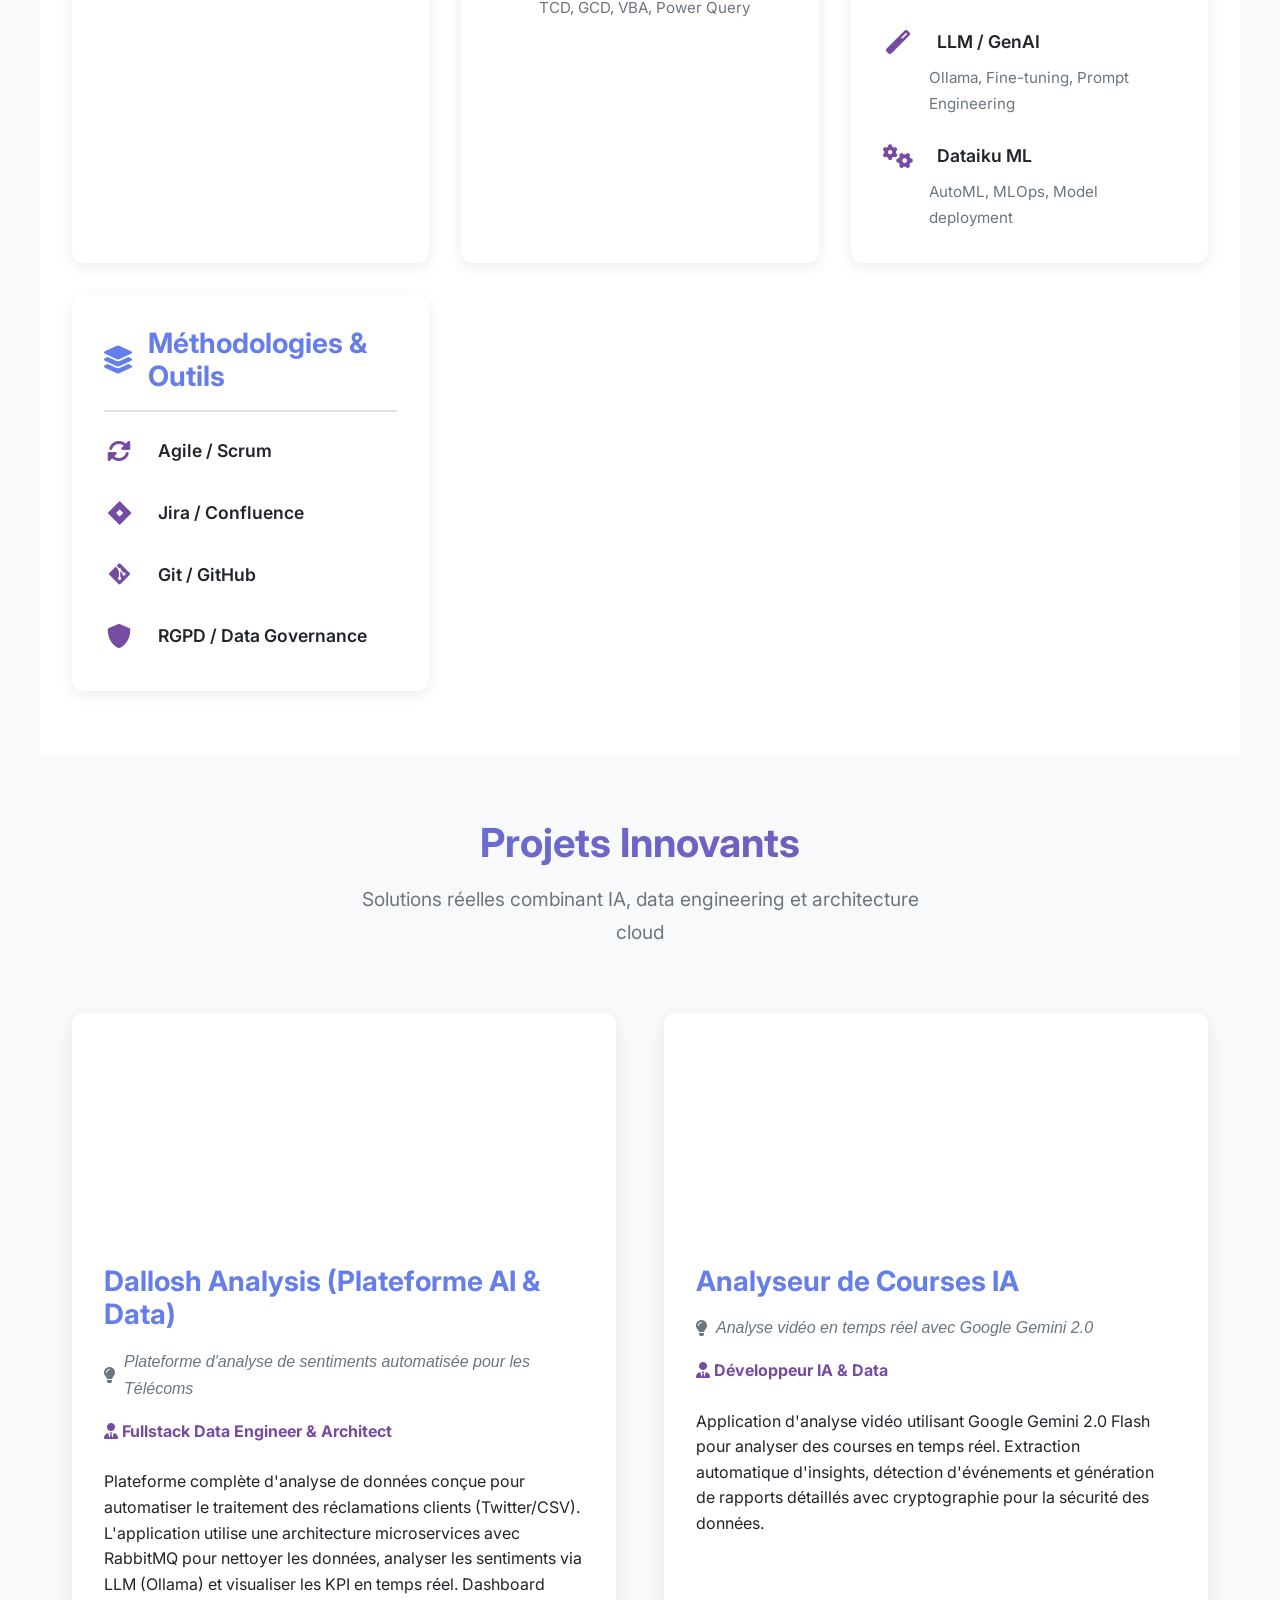
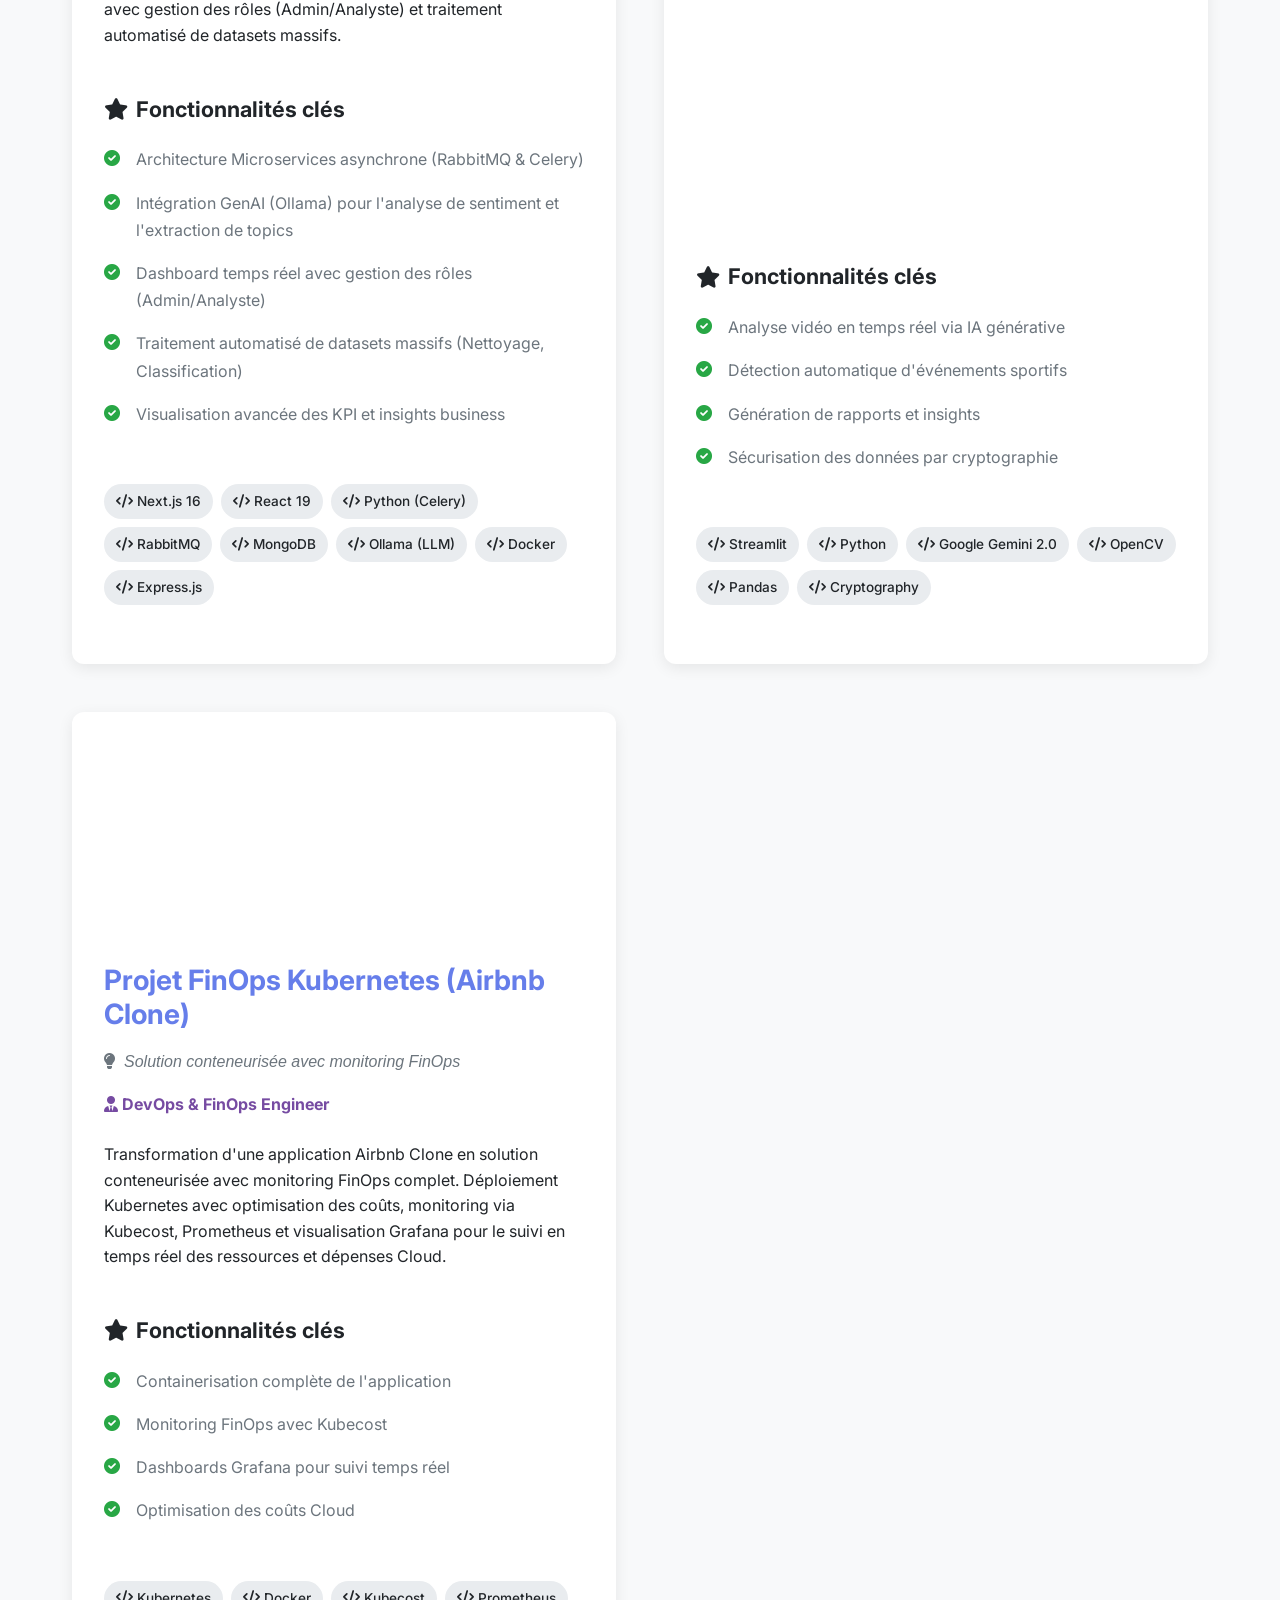
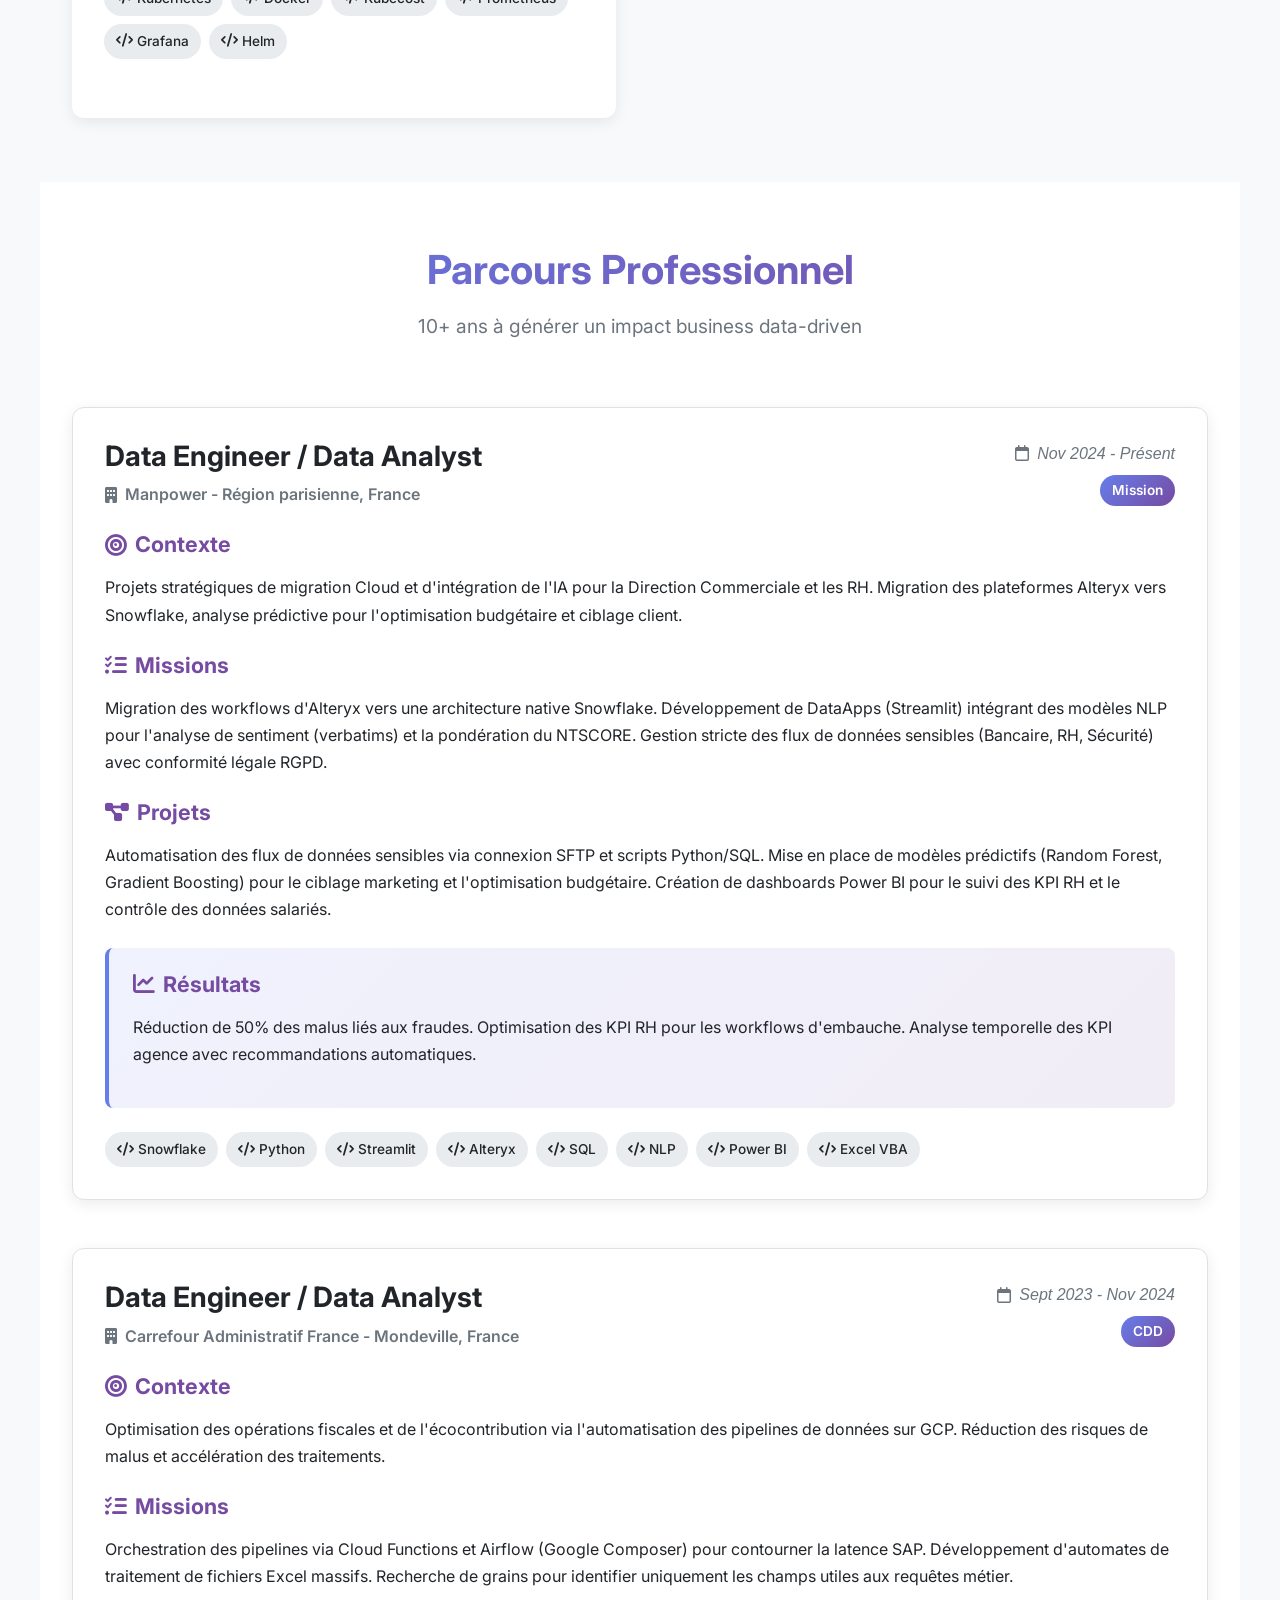
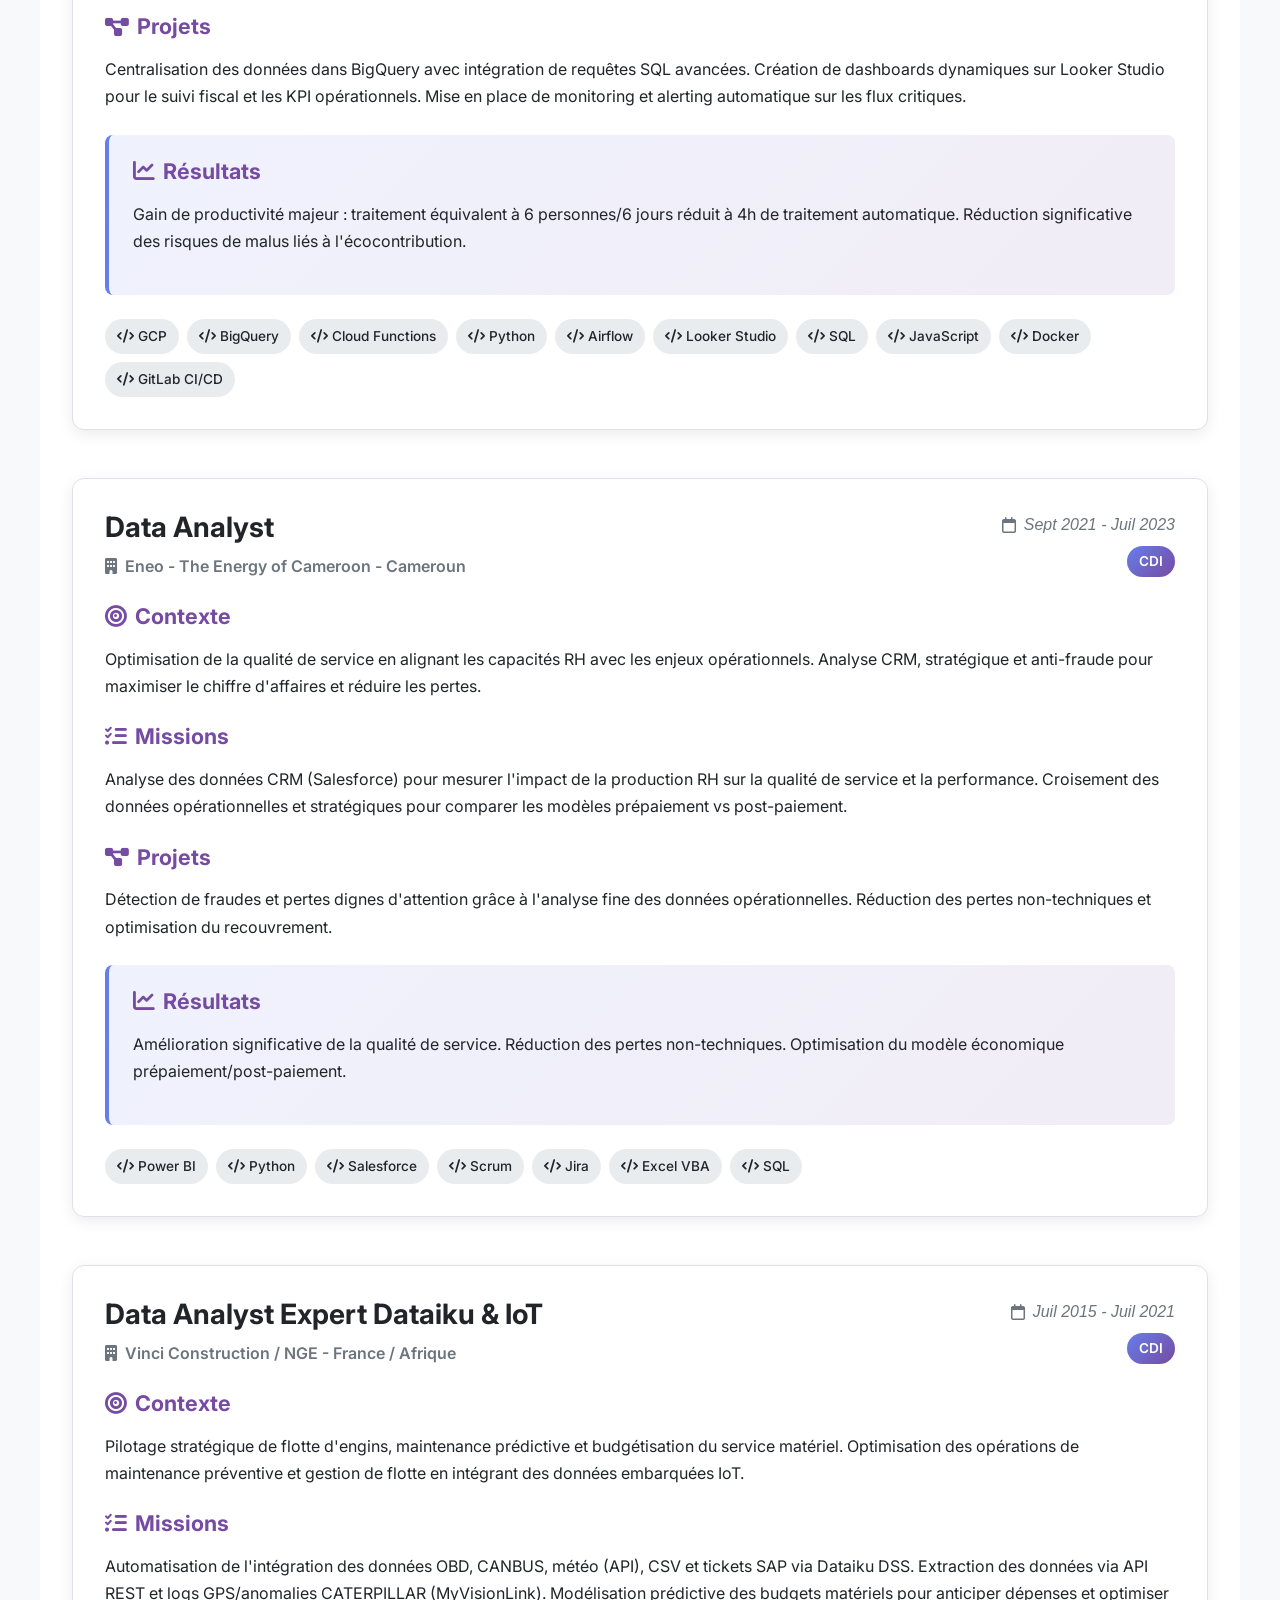
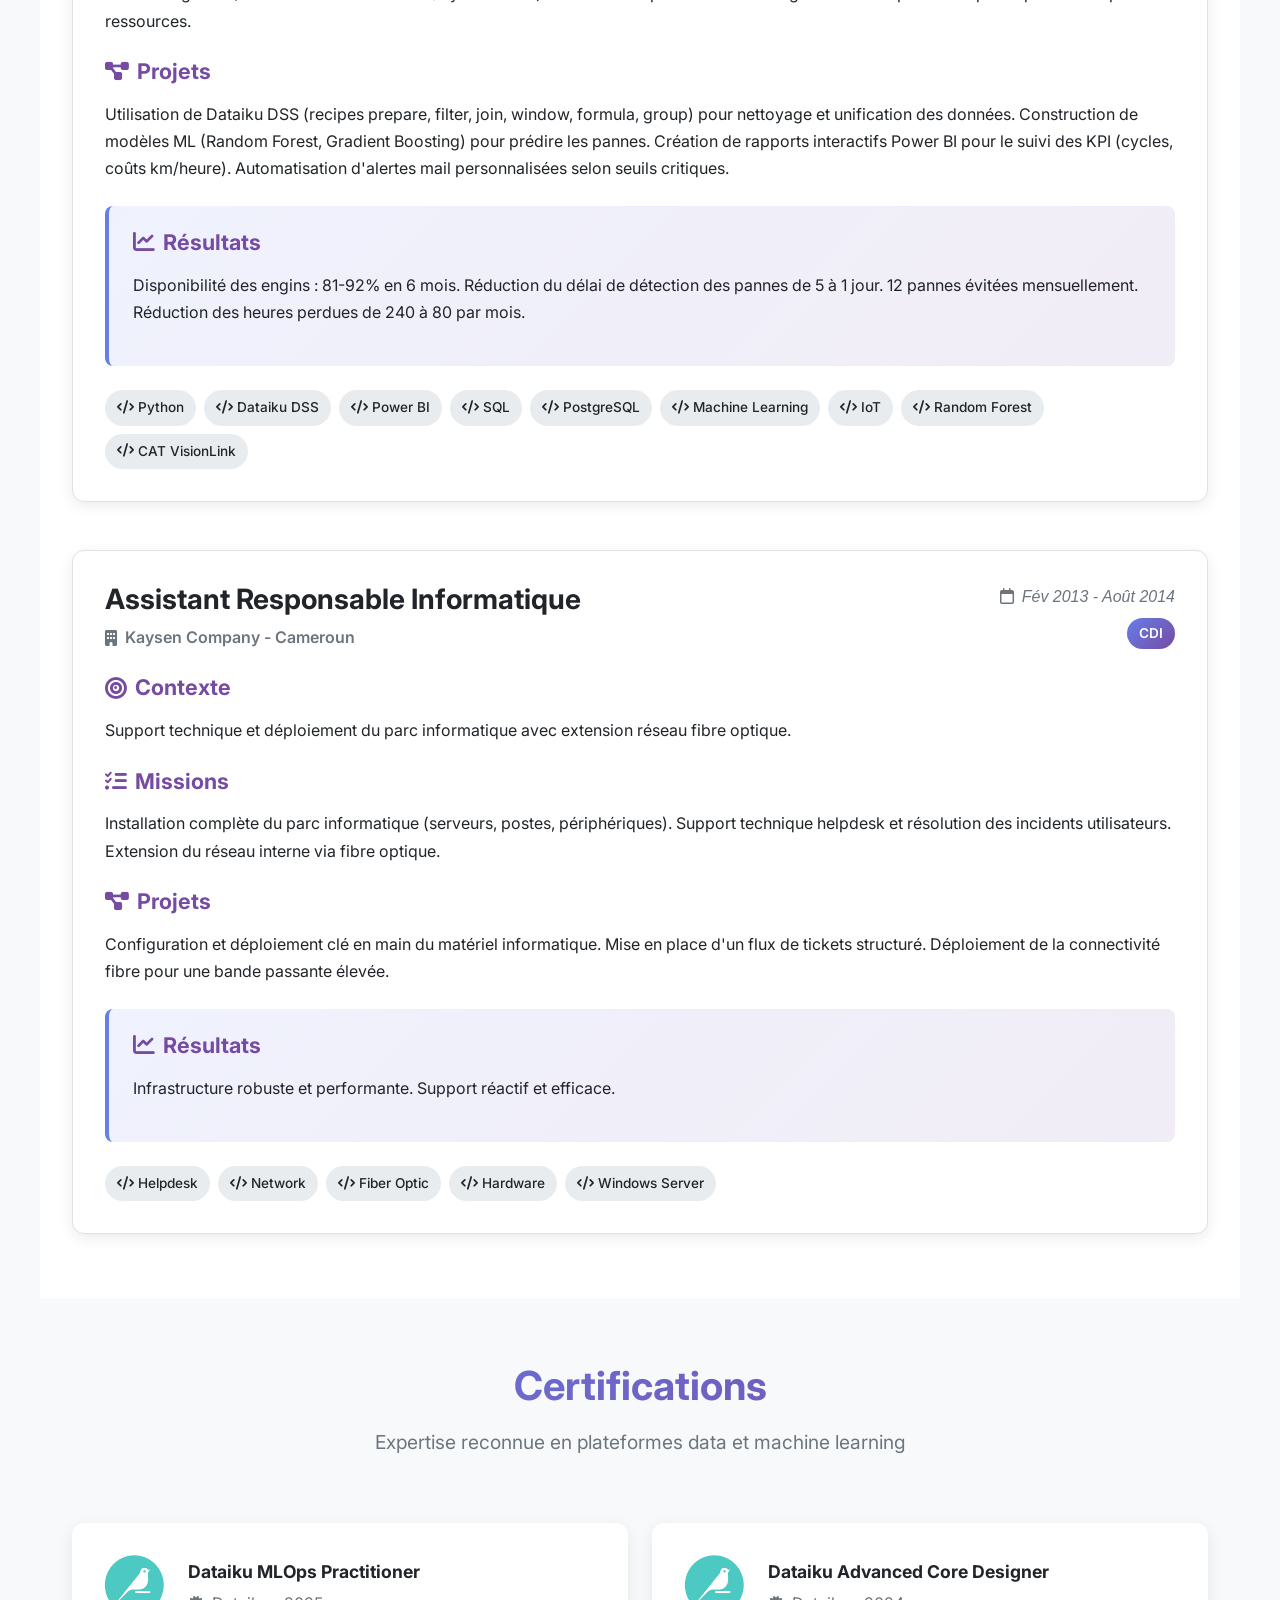
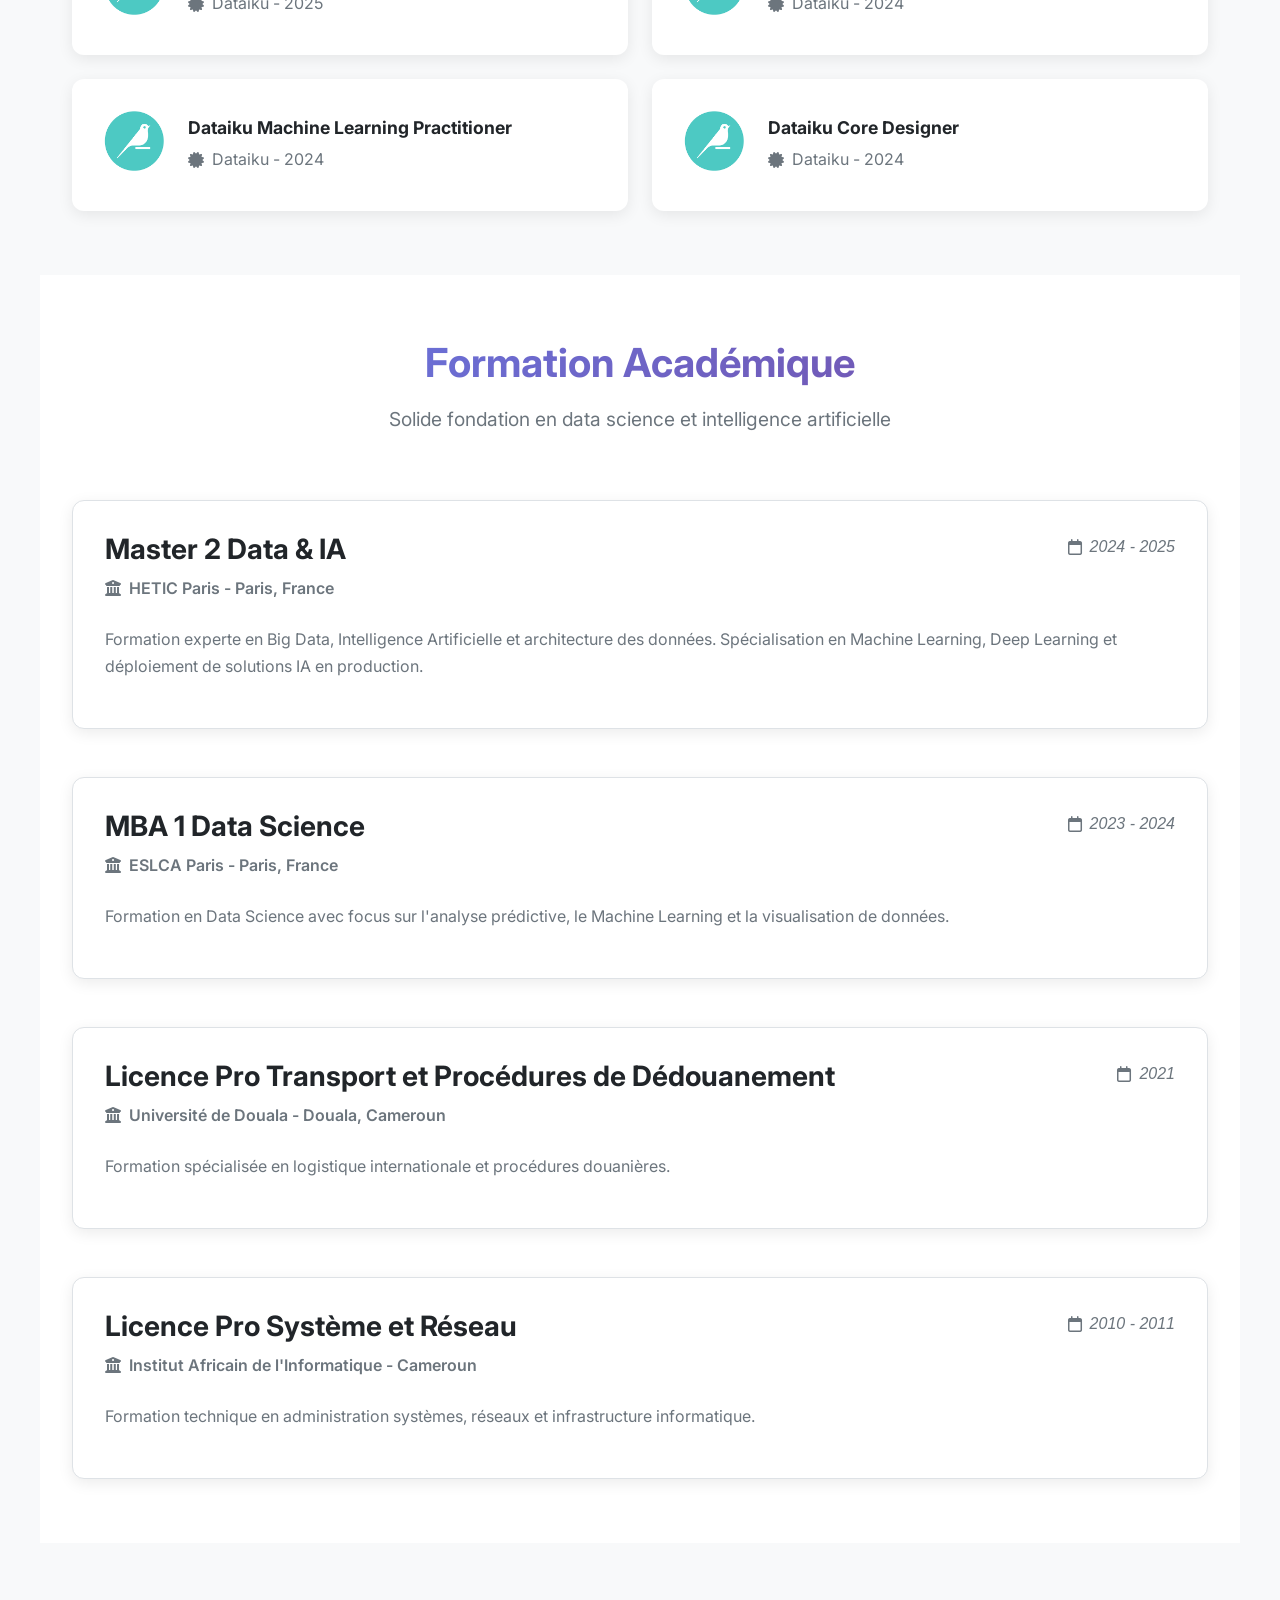
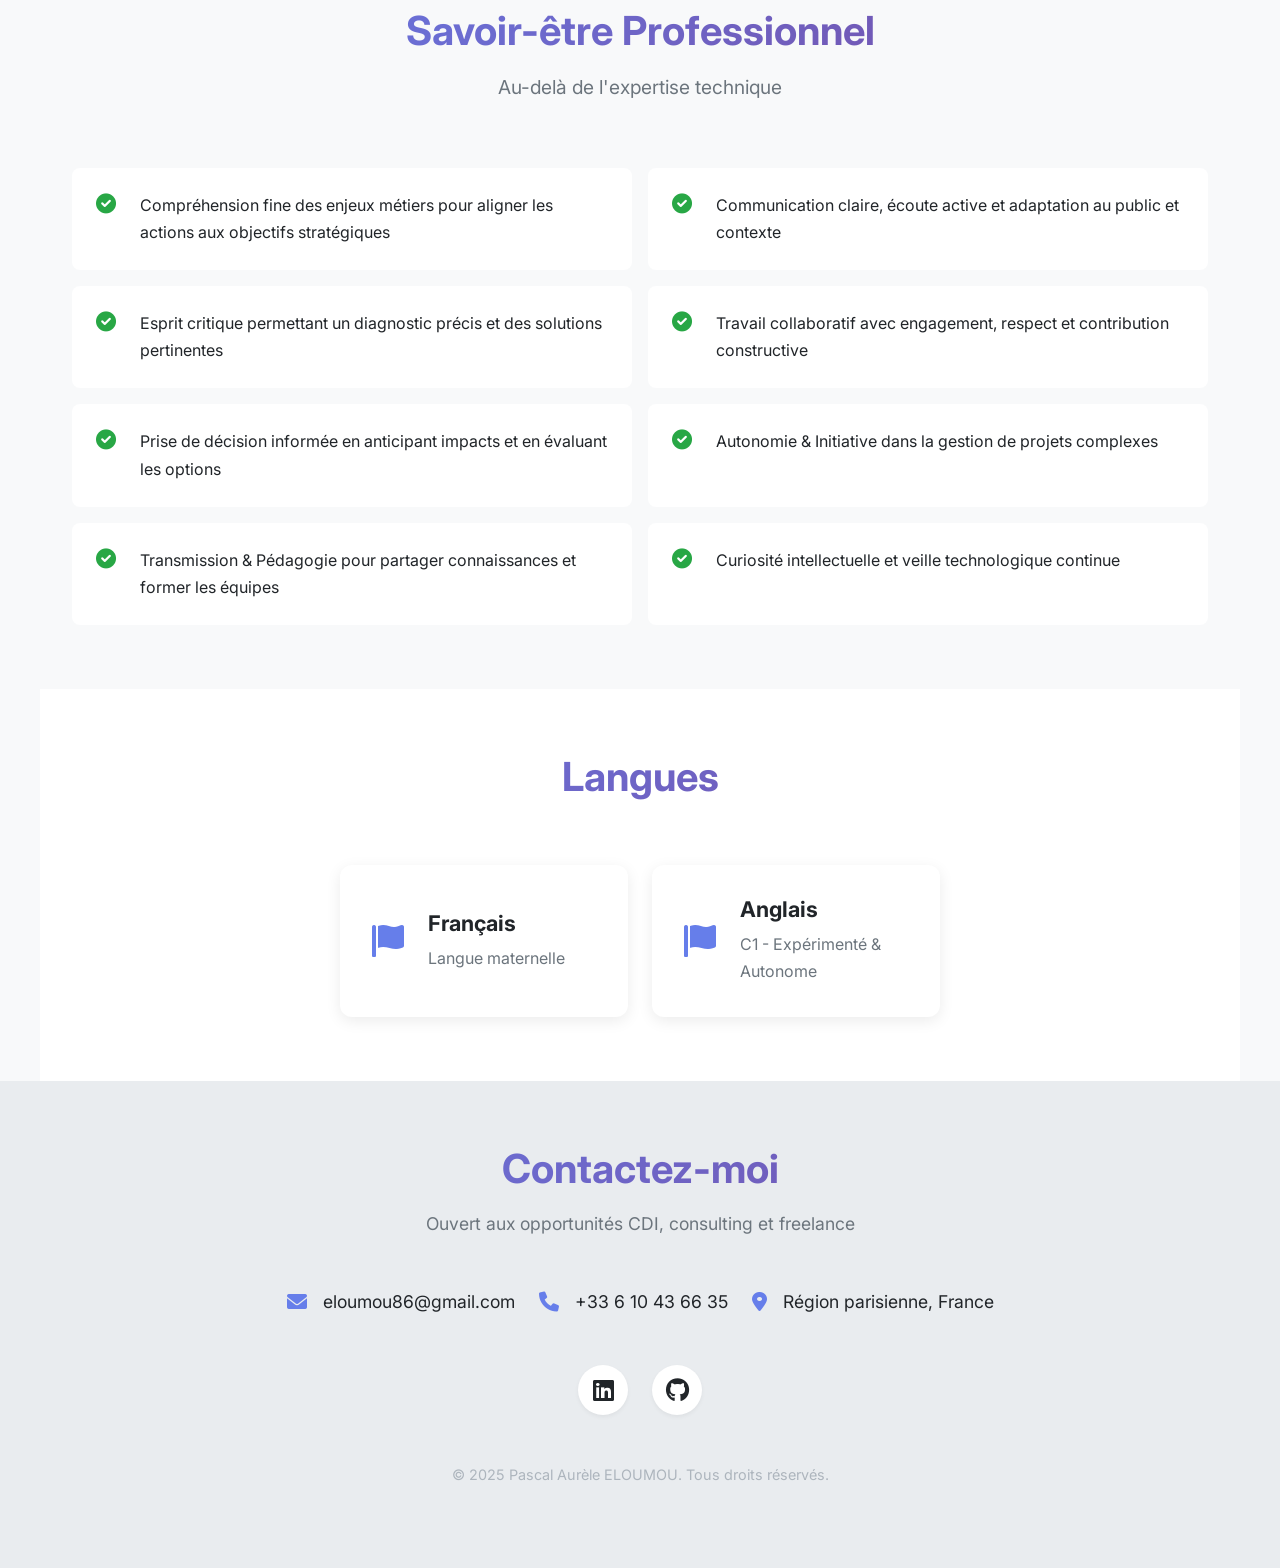
==== commit 01d3c6a7: "Update index.html correction des liens linkedin et github" ====
--- a/index.html
+++ b/index.html
@@ -191,10 +191,10 @@
              </div>
         </div>
         <div class="social-links">
-            <a href="https://linkedin.com/in/pascal-eloumou" target="_blank" rel="noopener noreferrer" aria-label="LinkedIn">
+            <a href="www.linkedin.com/in/aureleloumou" target="_blank" rel="noopener noreferrer" aria-label="LinkedIn">
                 <i class="fab fa-linkedin"></i>
             </a>
-            <a href="https://github.com/pascal-eloumou" target="_blank" rel="noopener noreferrer" aria-label="GitHub">
+            <a href="https://github.com/aurelehawk" target="_blank" rel="noopener noreferrer" aria-label="GitHub">
                 <i class="fab fa-github"></i>
             </a>
         </div>
@@ -203,4 +203,4 @@
 
     <script src="script.js"></script>
 </body>
-</html>+</html>
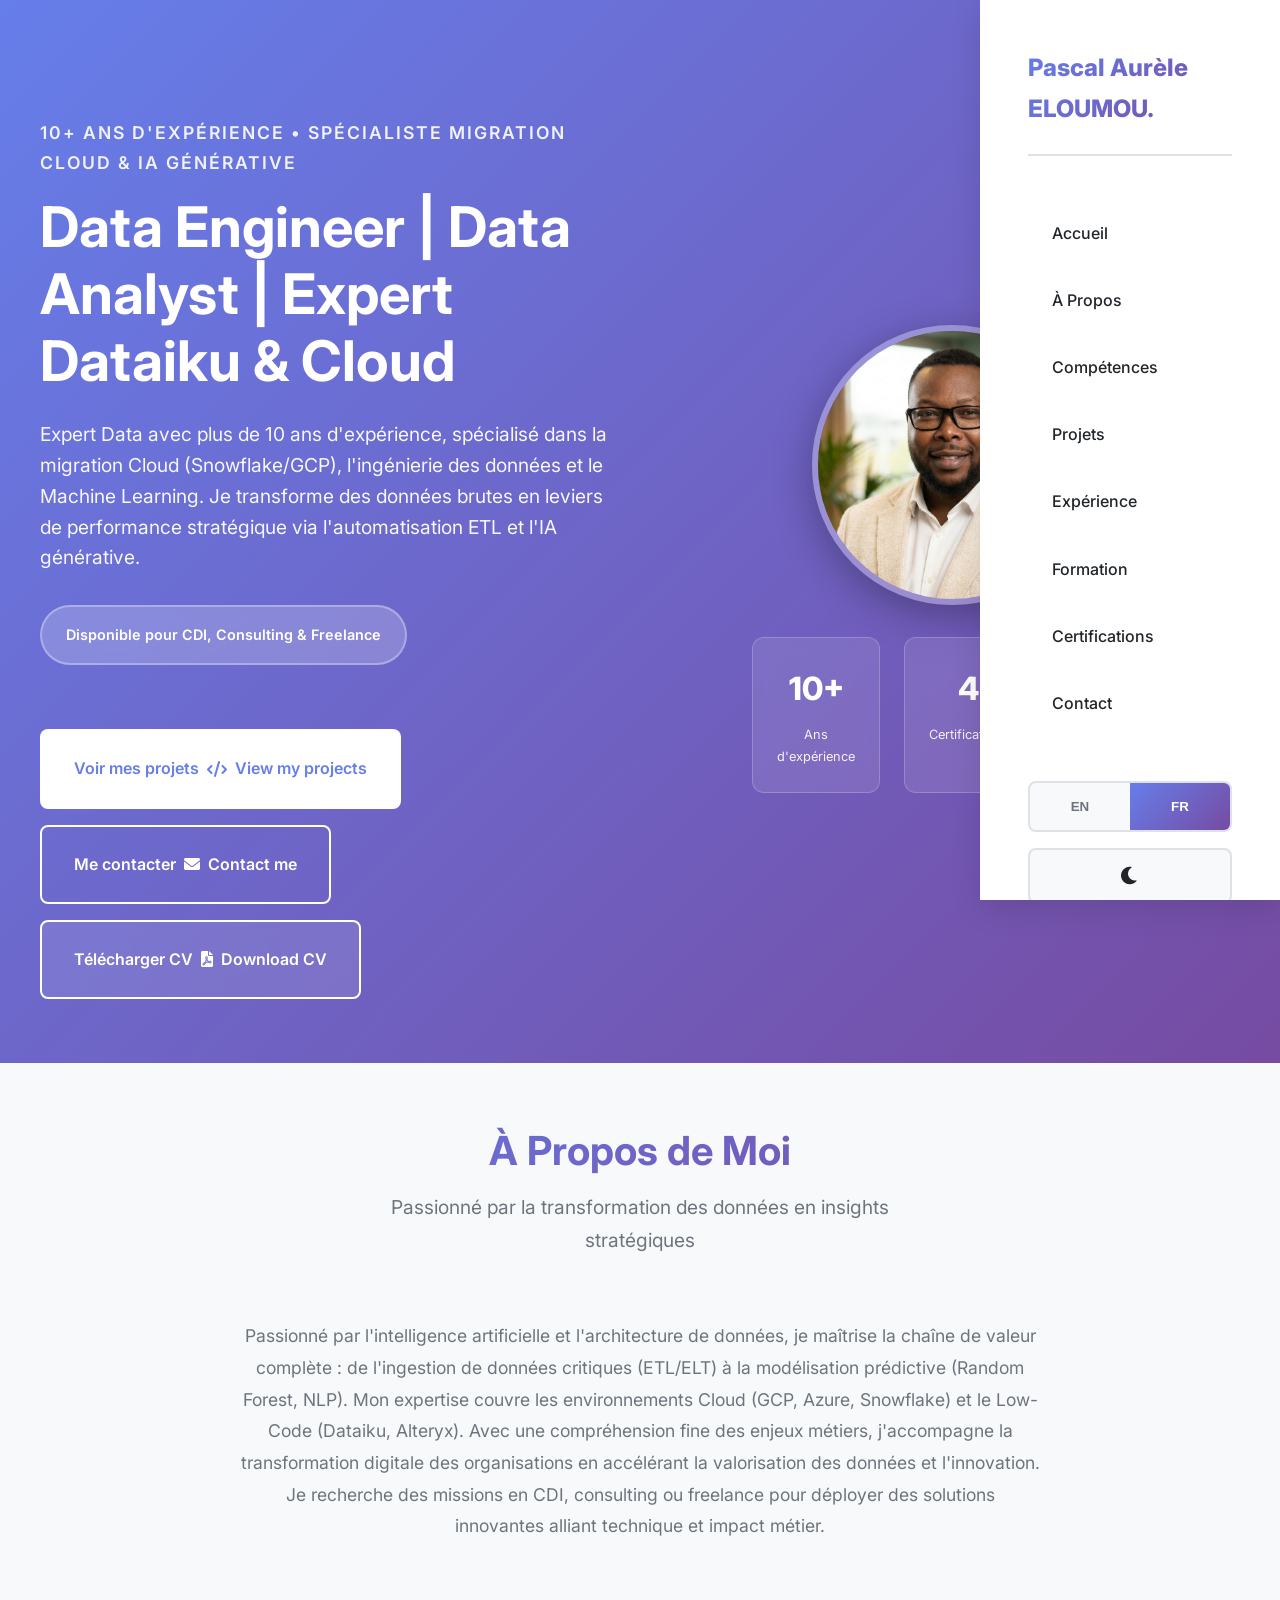
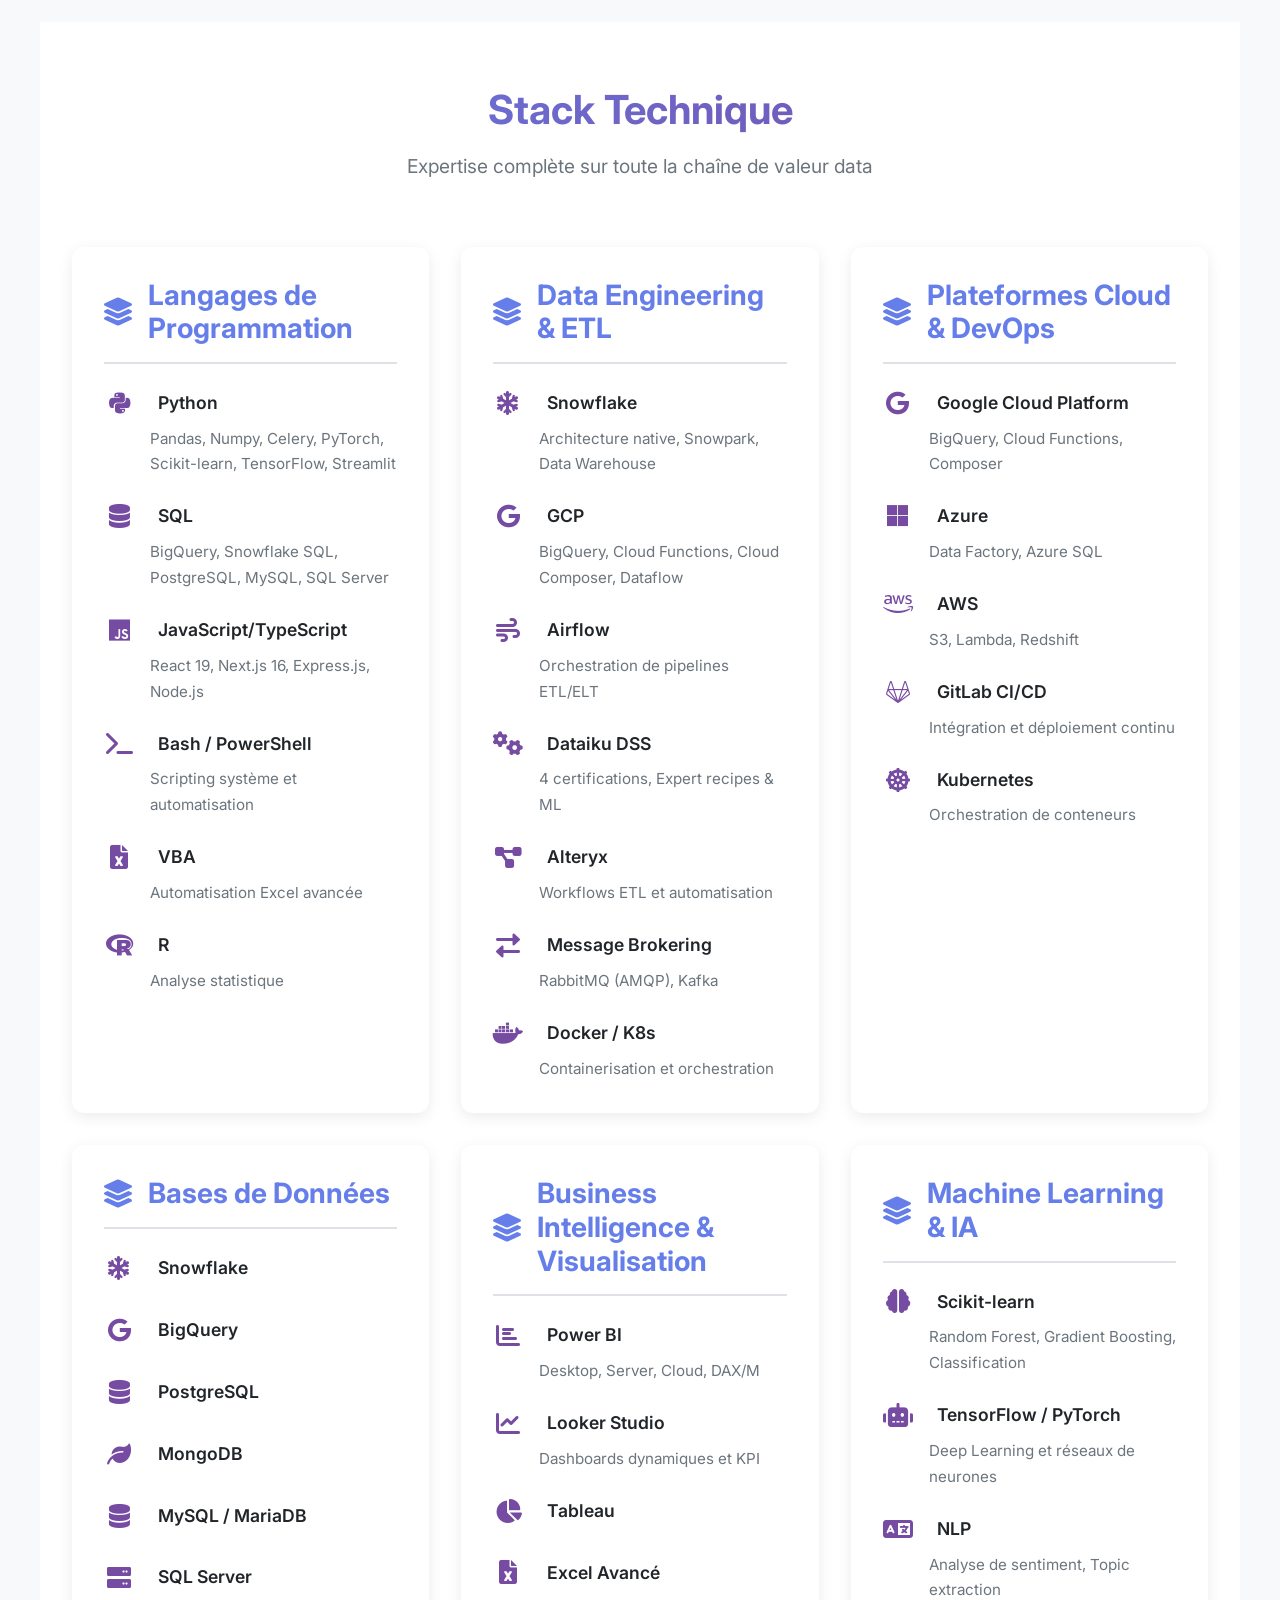
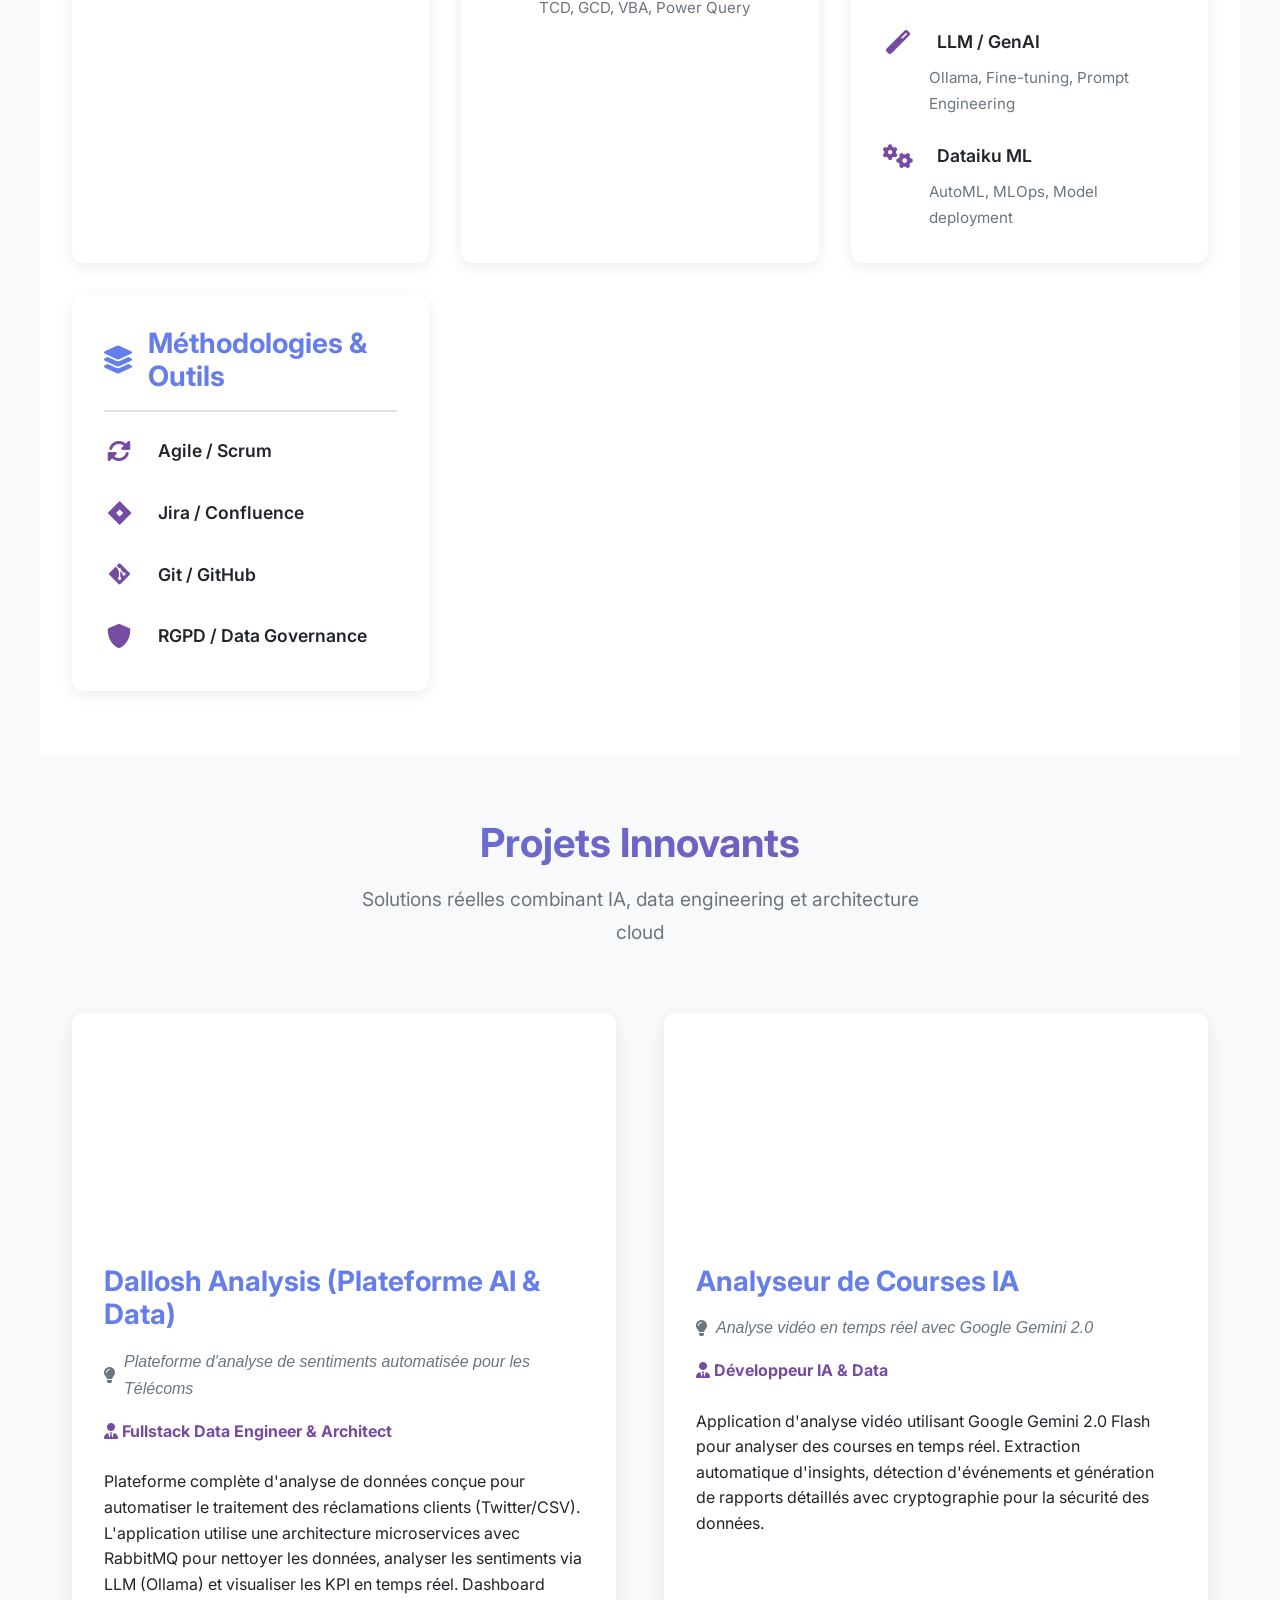
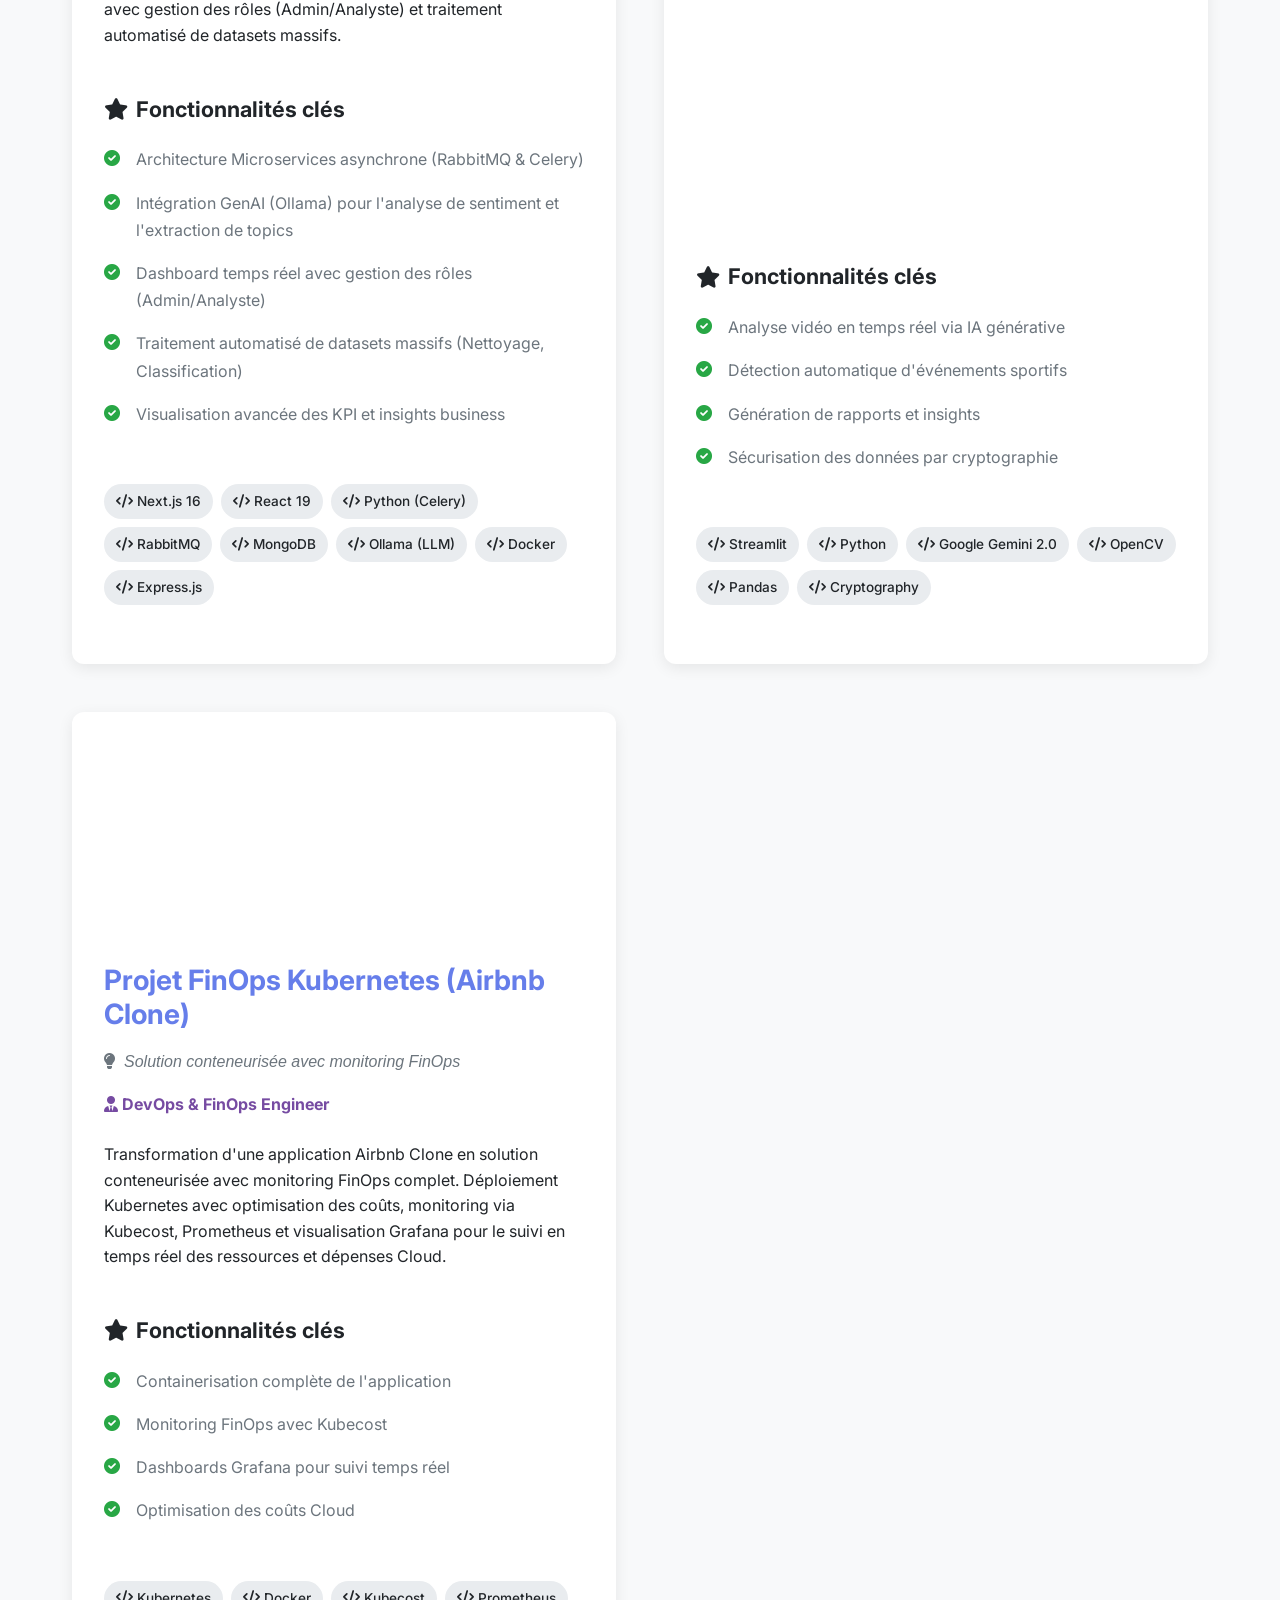
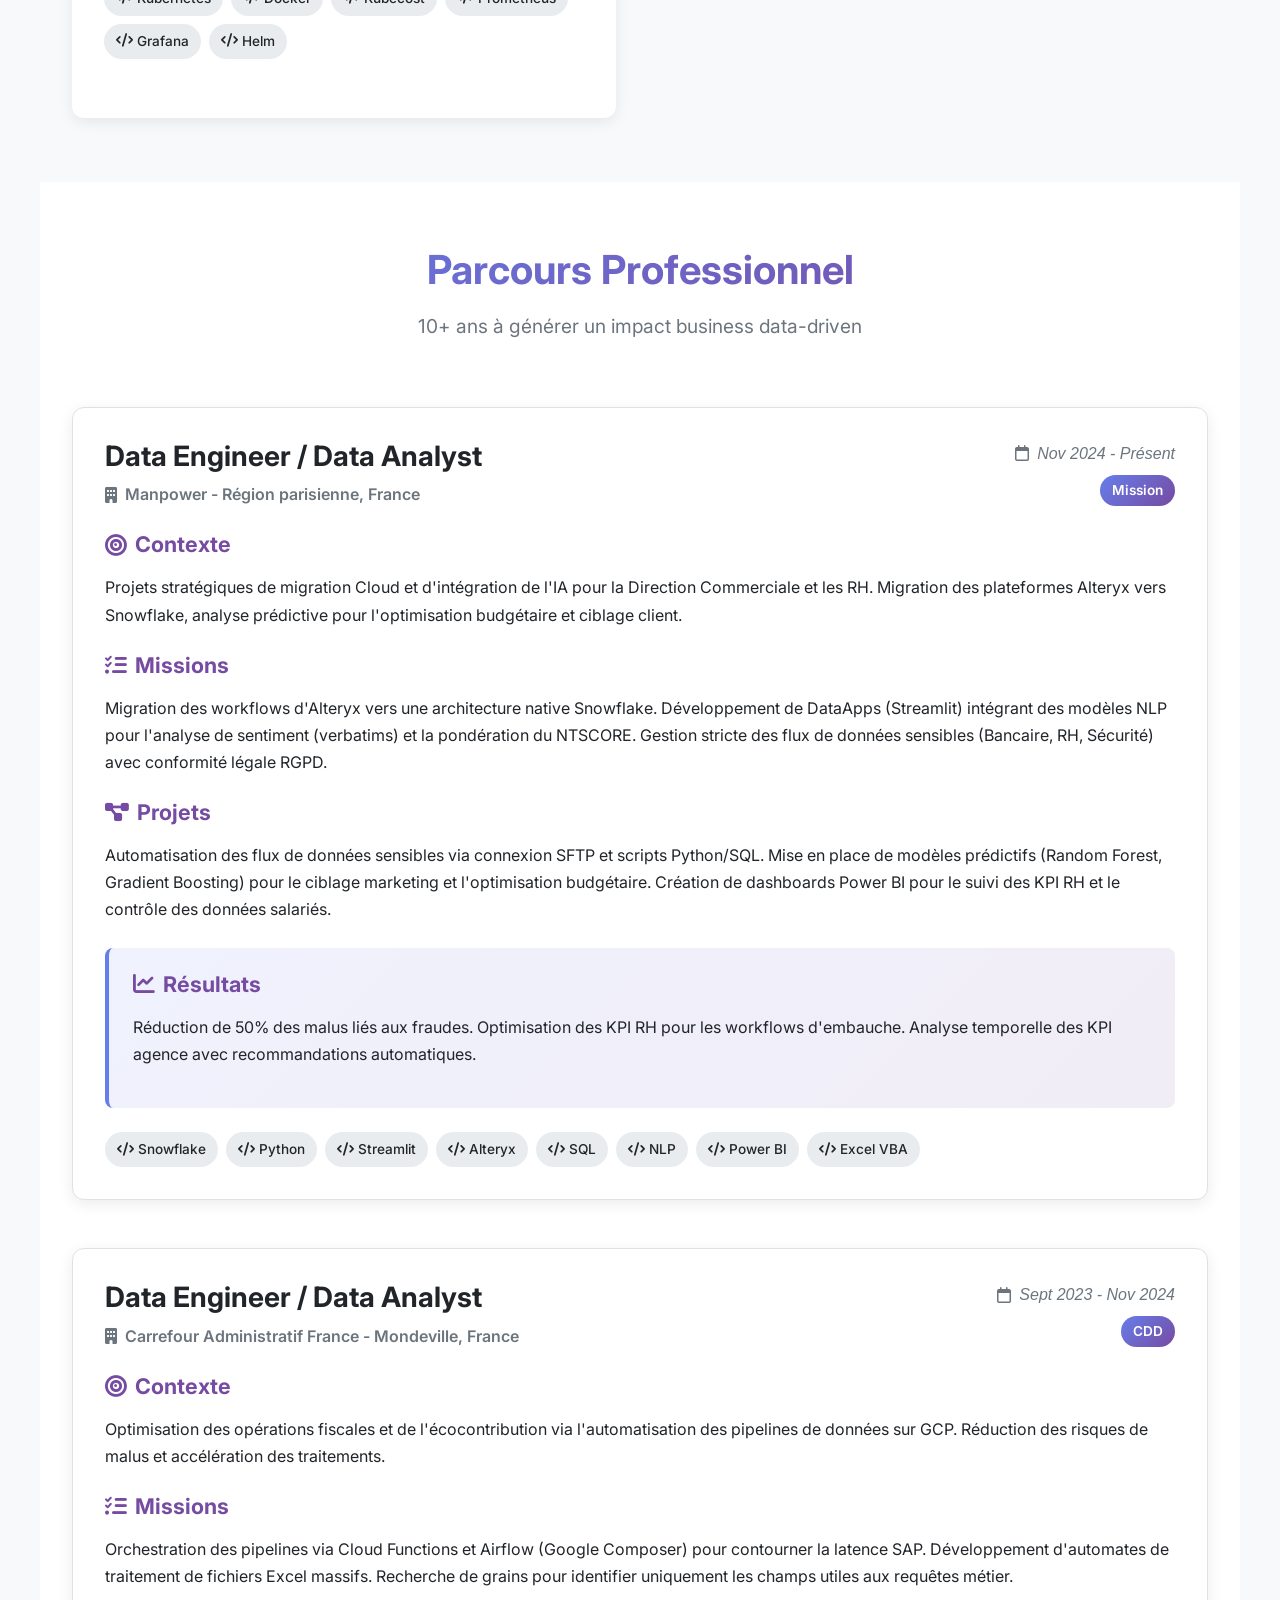
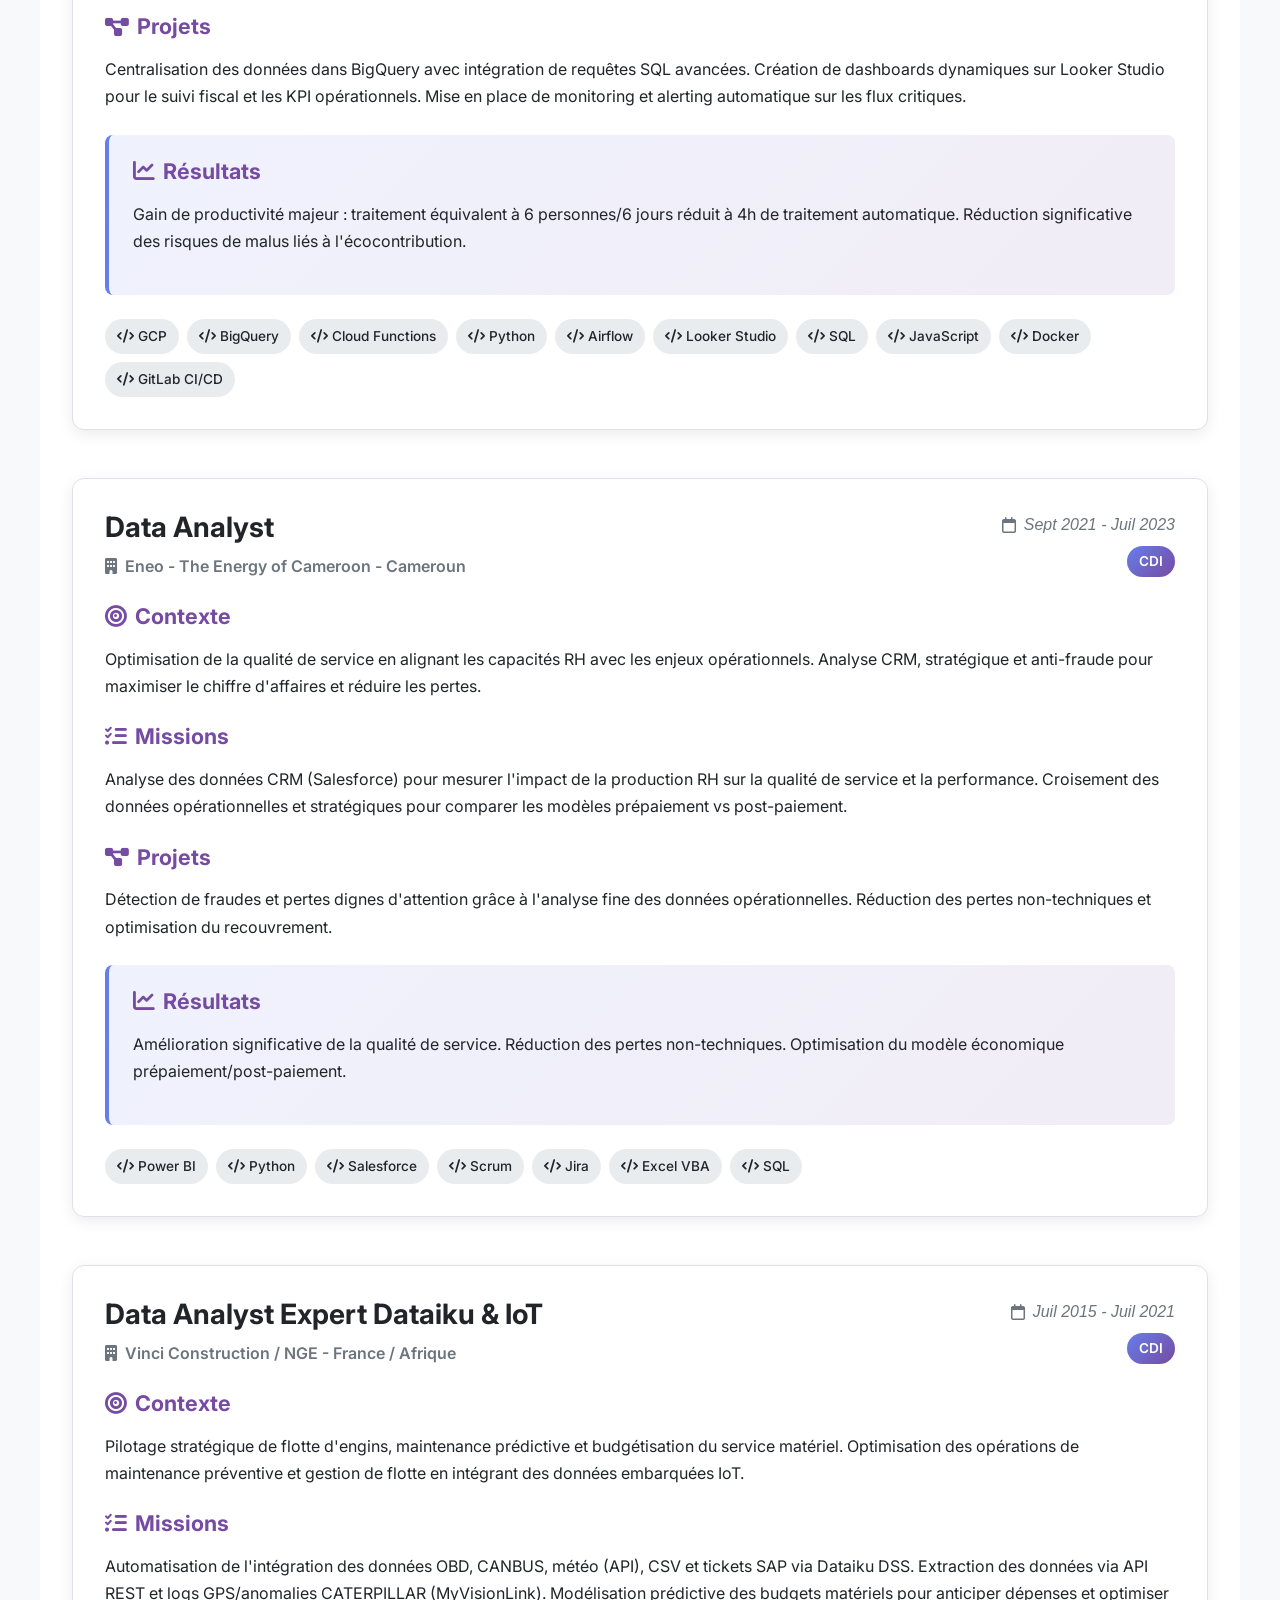
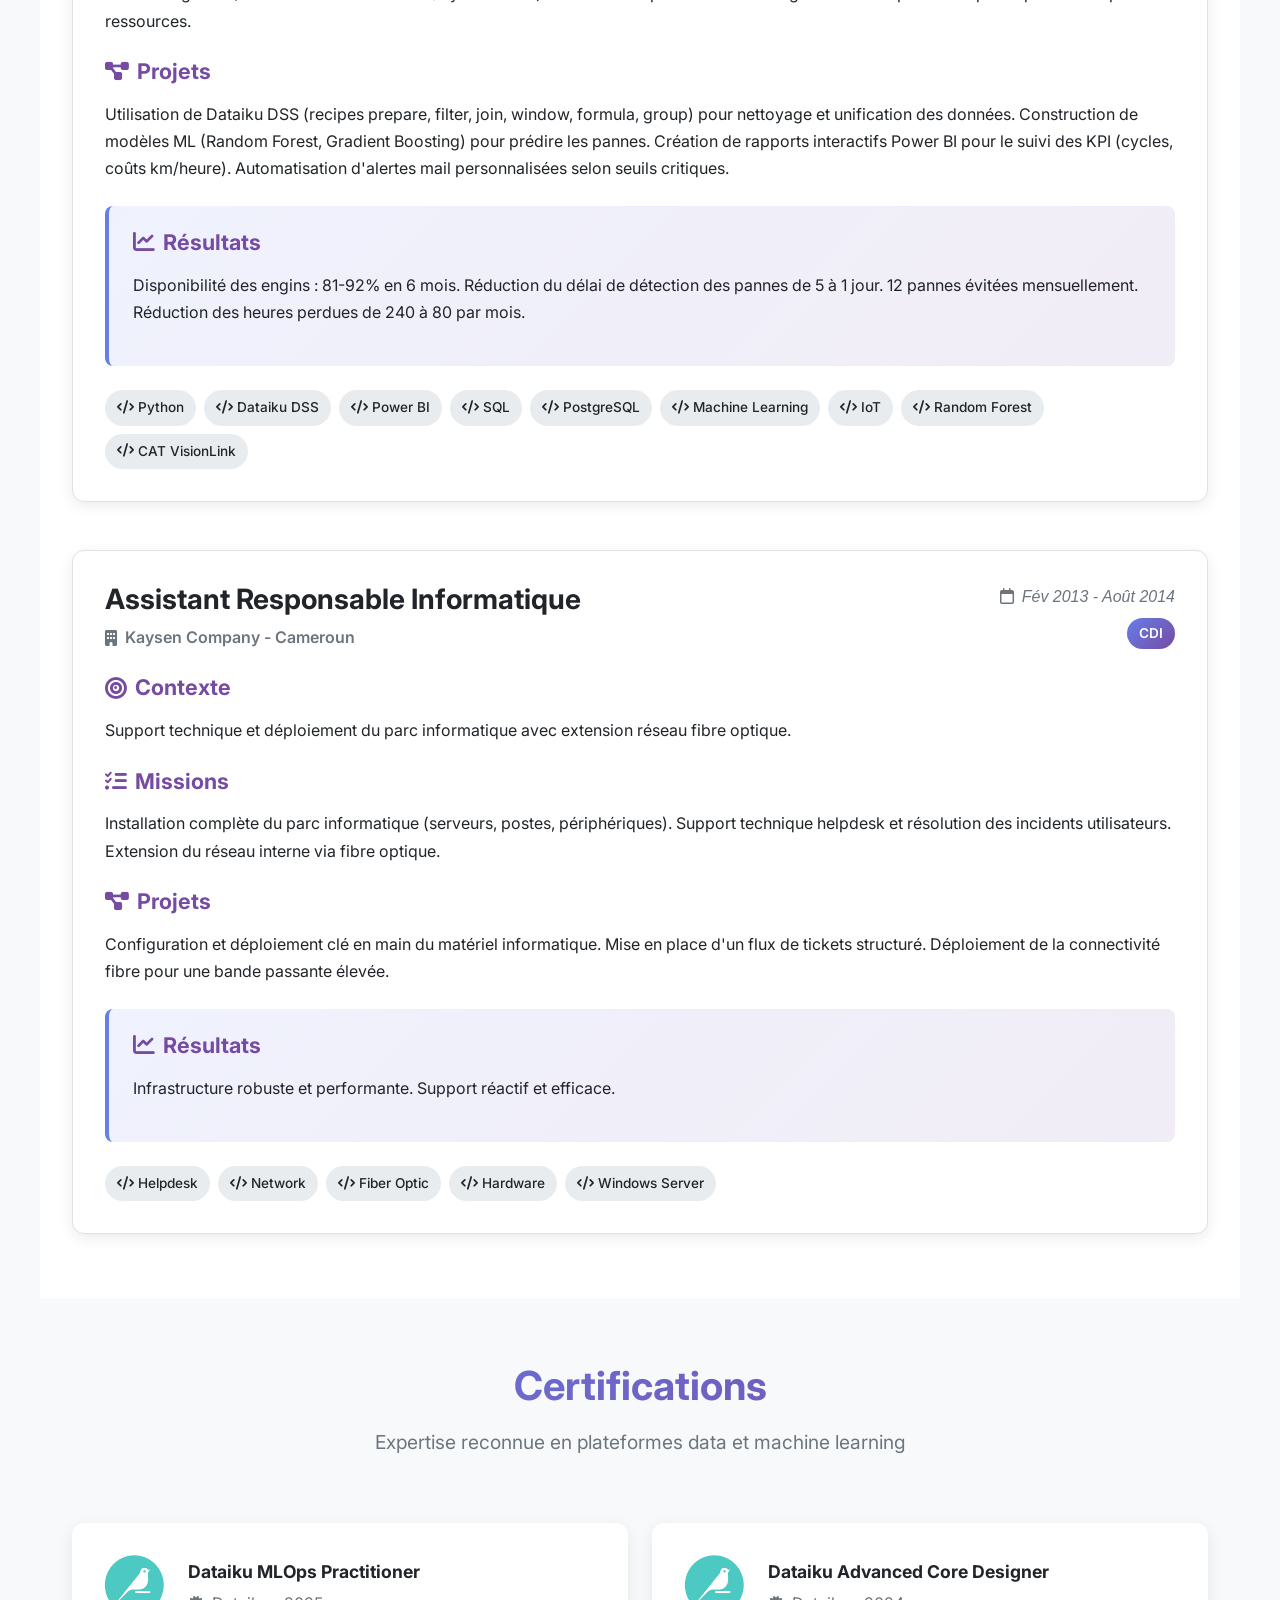
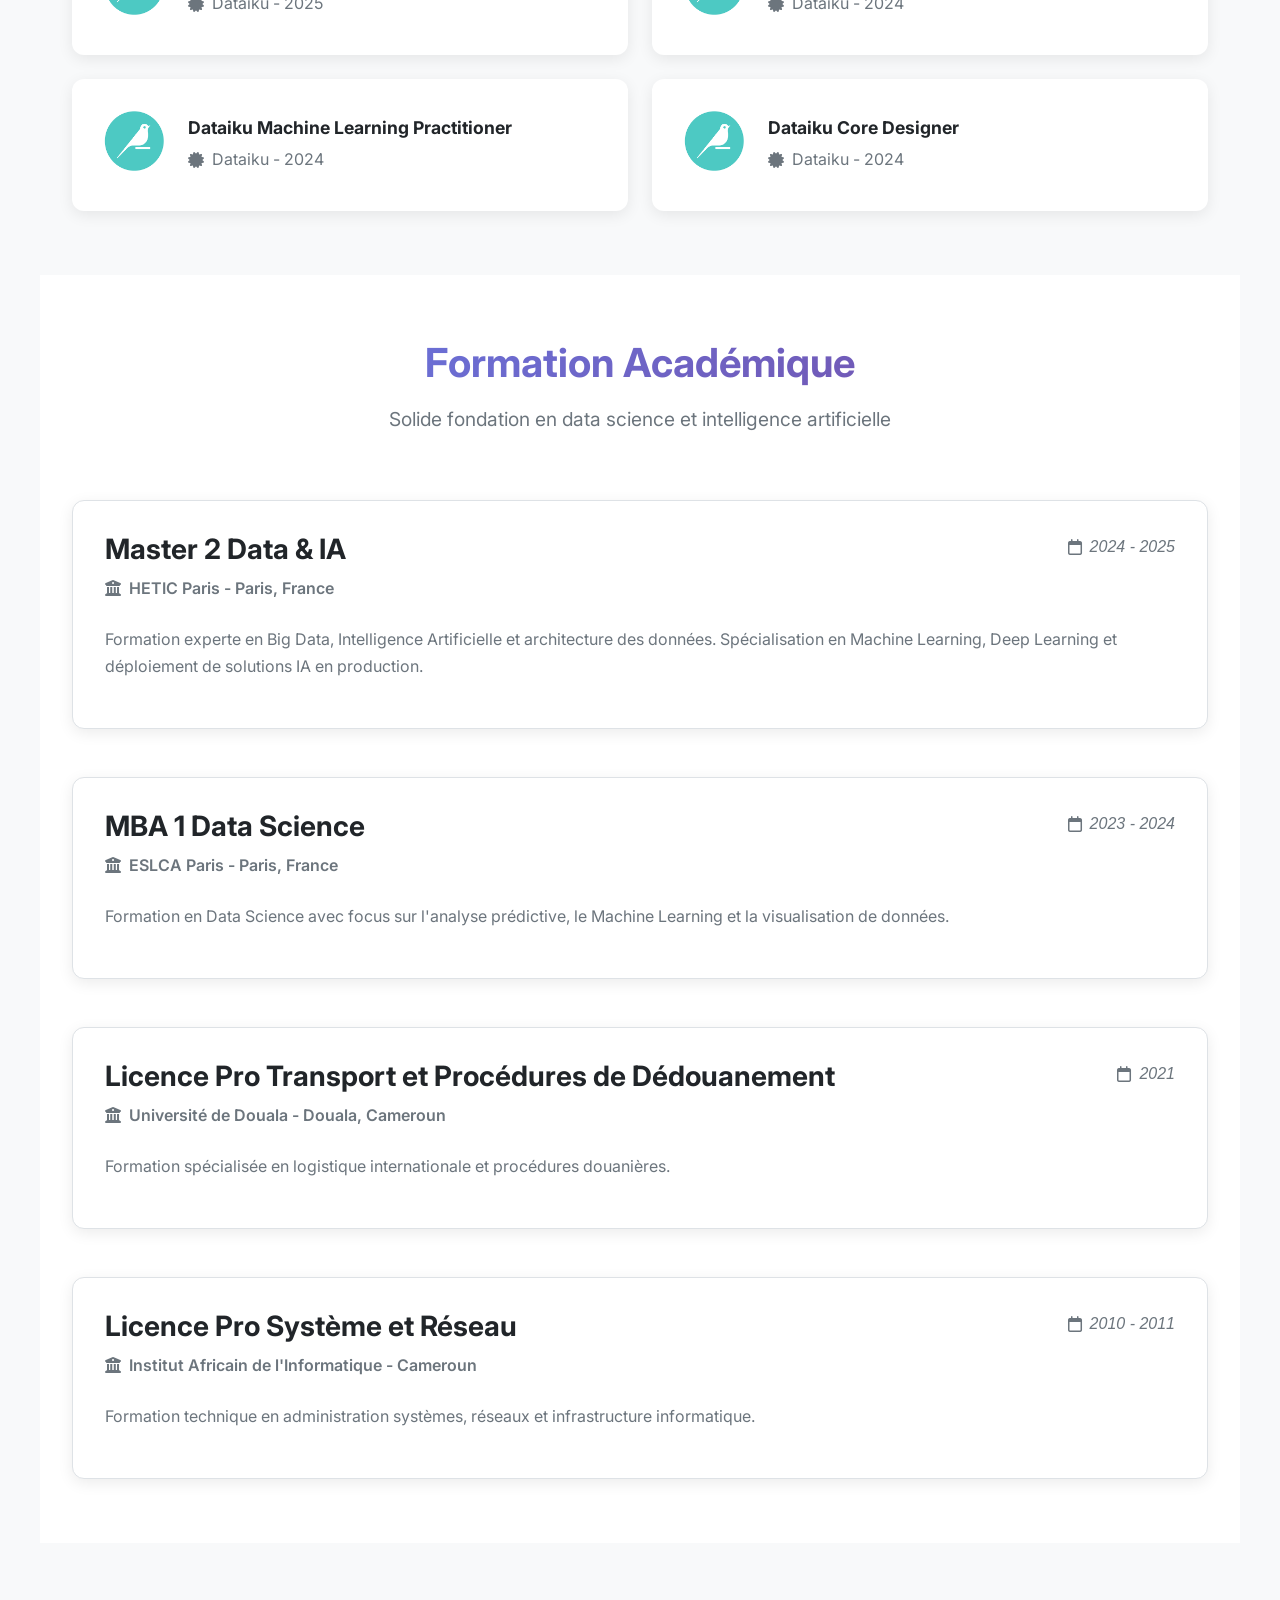
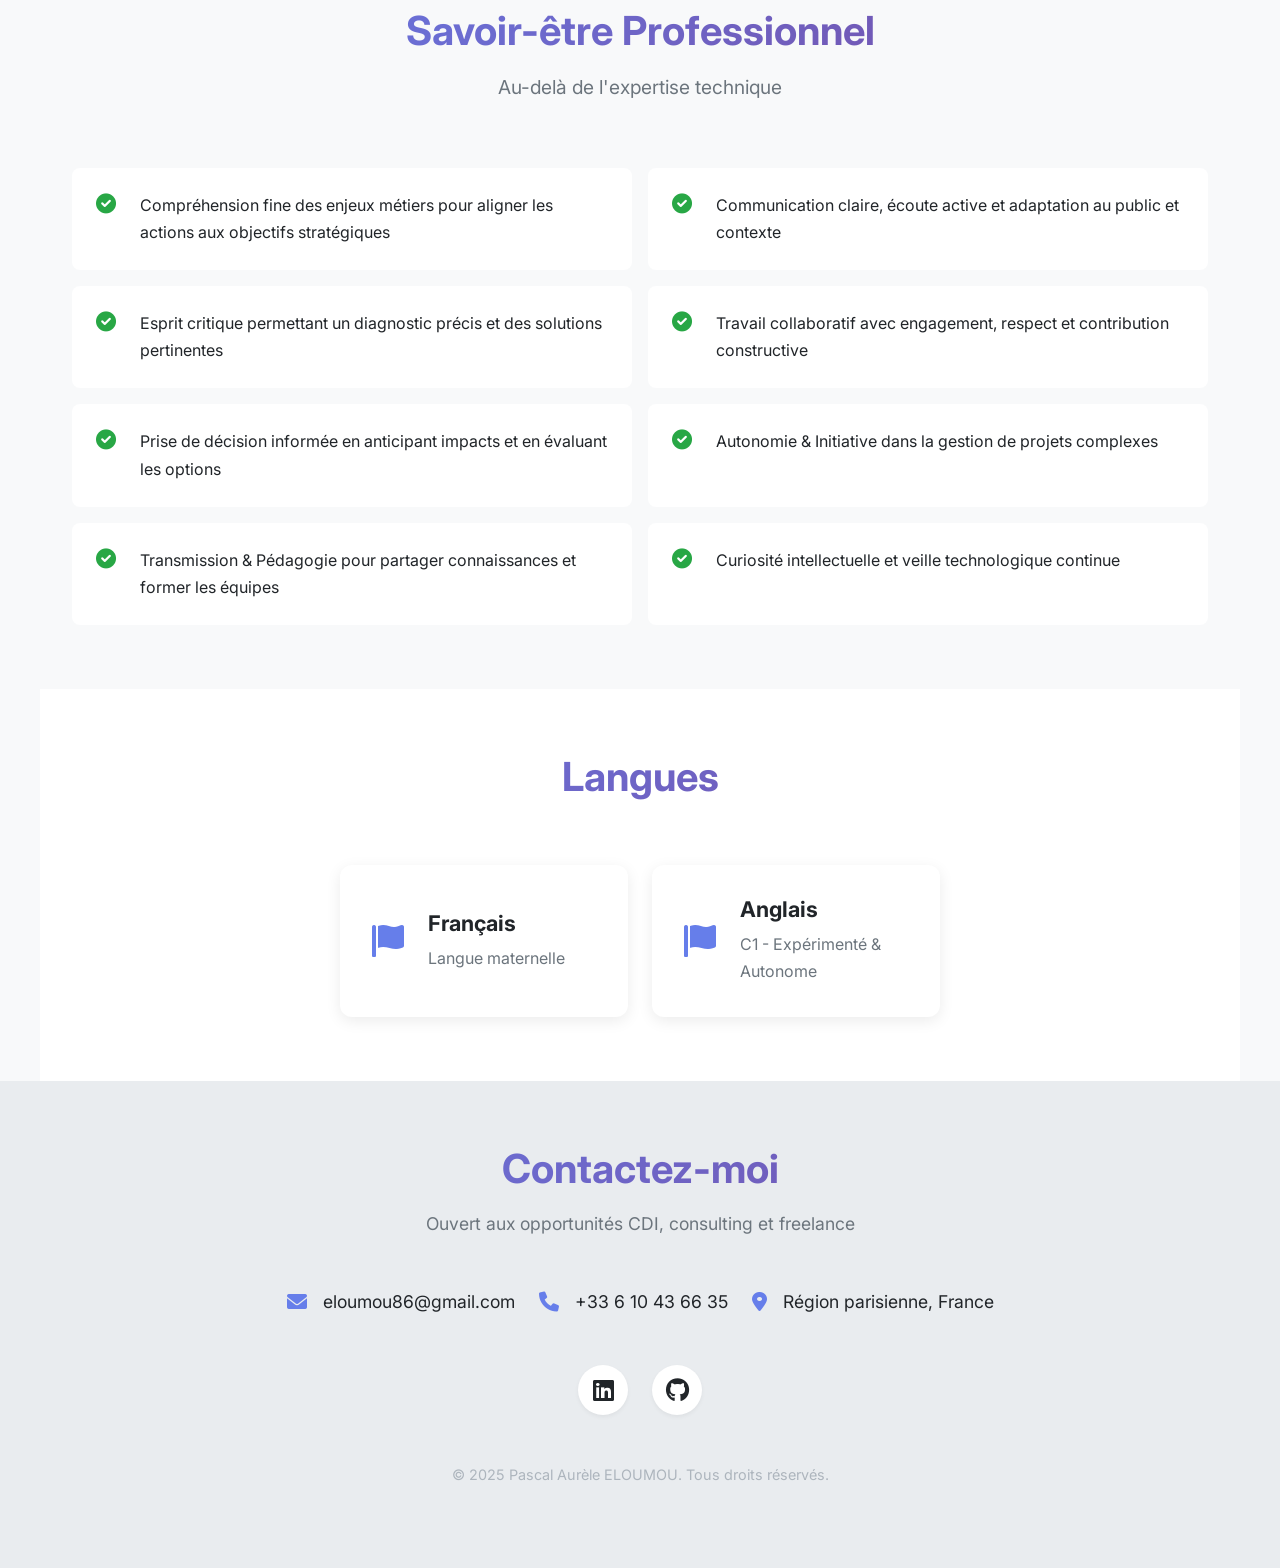
==== commit e9fe3c45: "Update index.html" ====
--- a/index.html
+++ b/index.html
@@ -27,7 +27,7 @@
     <nav id="main-nav">
         <div class="nav-container">
             <div class="nav-header">
-                <div class="logo">Pascal Aurèle E.</div>
+                <div class="logo">Pascal Aurèle ELOUMOU.</div>
                 <button class="close-menu" id="close-menu" aria-label="Close menu">
                     <i class="fas fa-times"></i>
                 </button>
@@ -191,7 +191,7 @@
              </div>
         </div>
         <div class="social-links">
-            <a href="www.linkedin.com/in/aureleloumou" target="_blank" rel="noopener noreferrer" aria-label="LinkedIn">
+            <a href="https://www.linkedin.com/in/aureleloumou?lipi=urn%3Ali%3Apage%3Ad_flagship3_profile_view_base_contact_details%3Beqsxyt%2FxQ1mPt2FGXTBjHg%3D%3D" target="_blank" rel="noopener noreferrer" aria-label="LinkedIn">
                 <i class="fab fa-linkedin"></i>
             </a>
             <a href="https://github.com/aurelehawk" target="_blank" rel="noopener noreferrer" aria-label="GitHub">
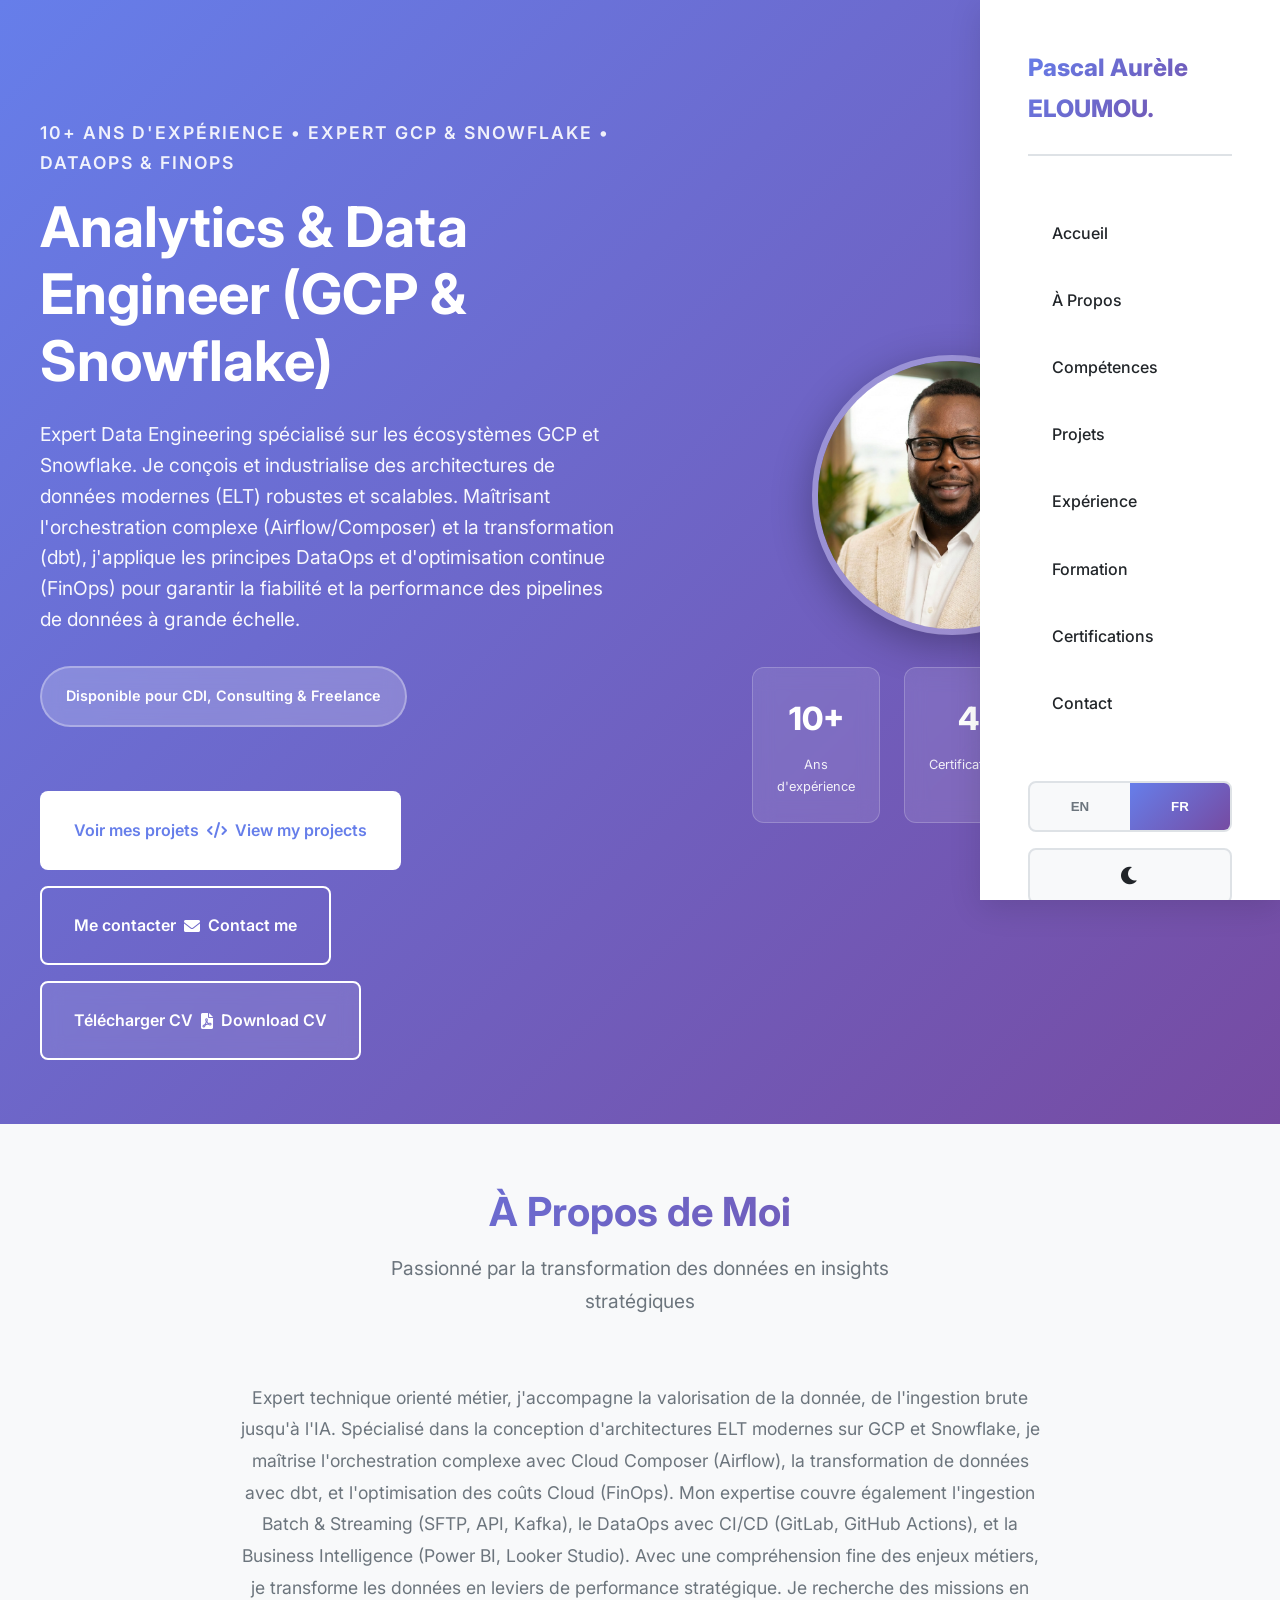
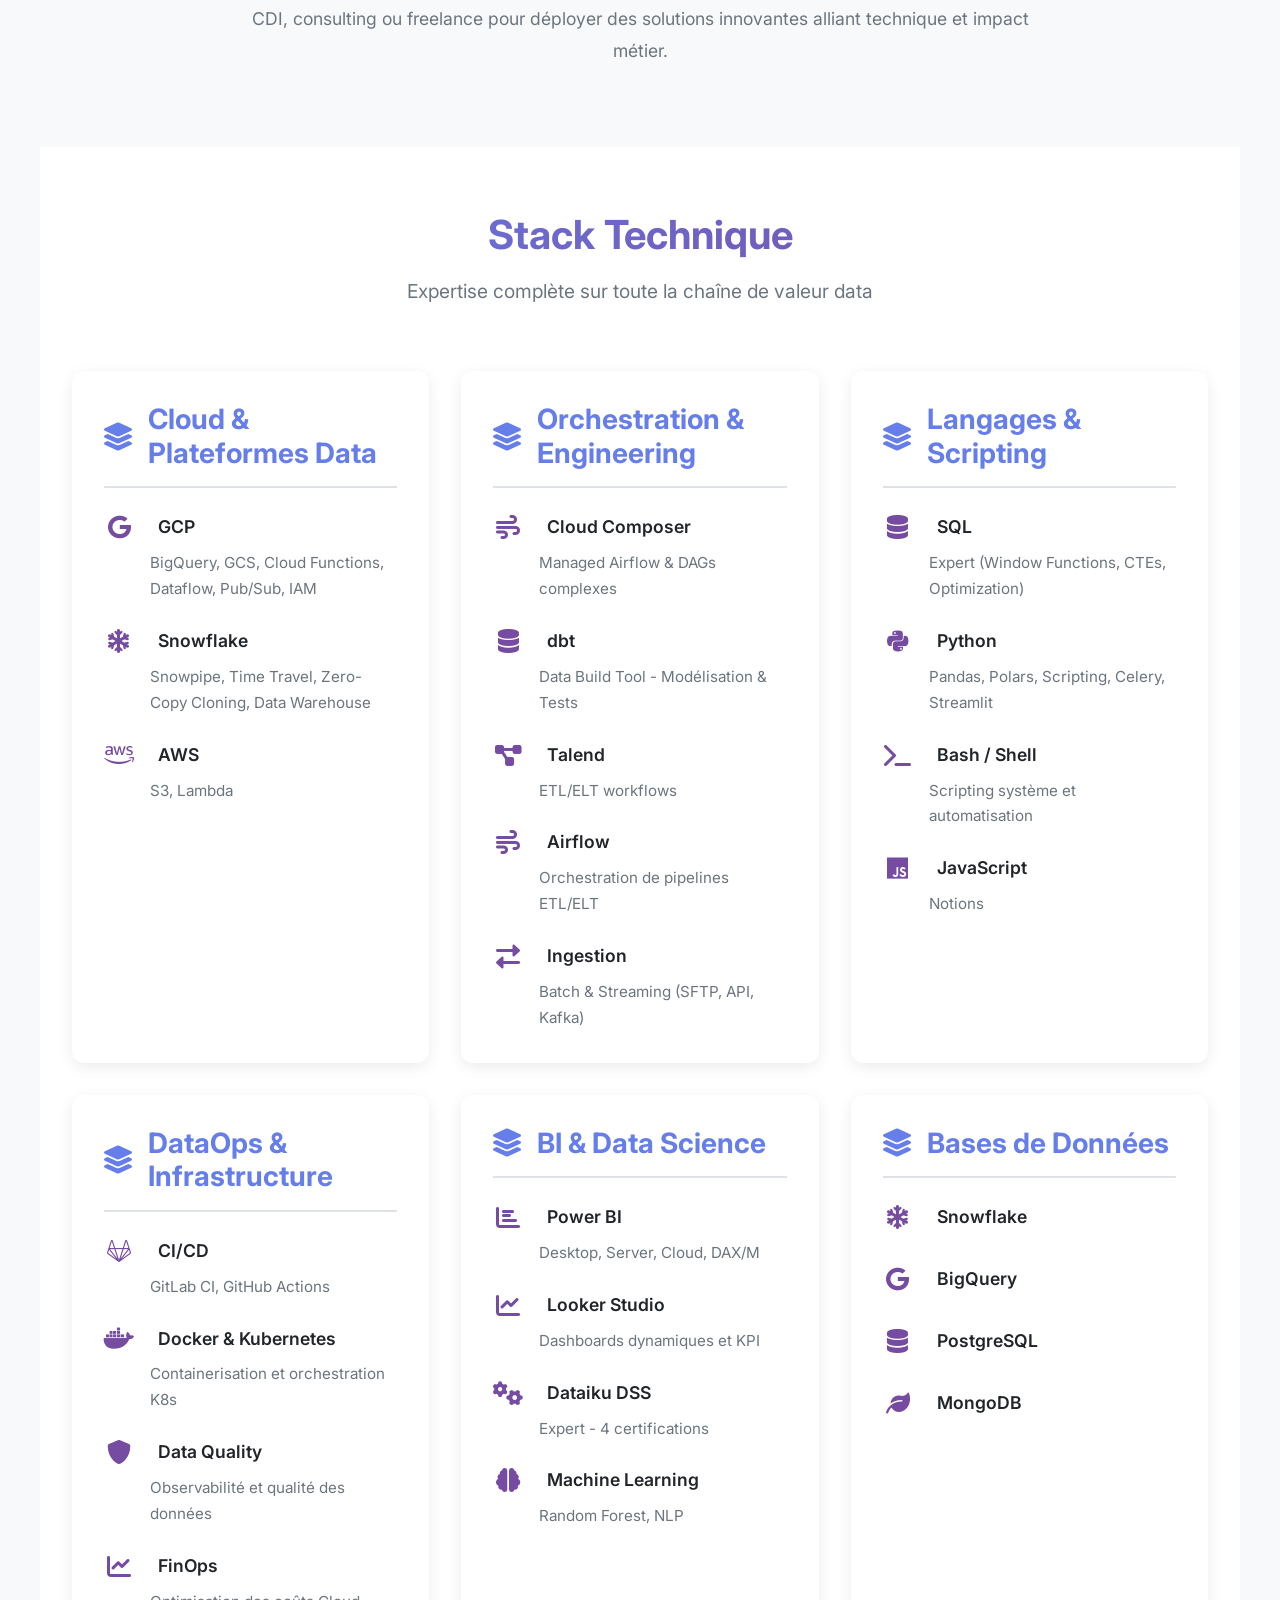
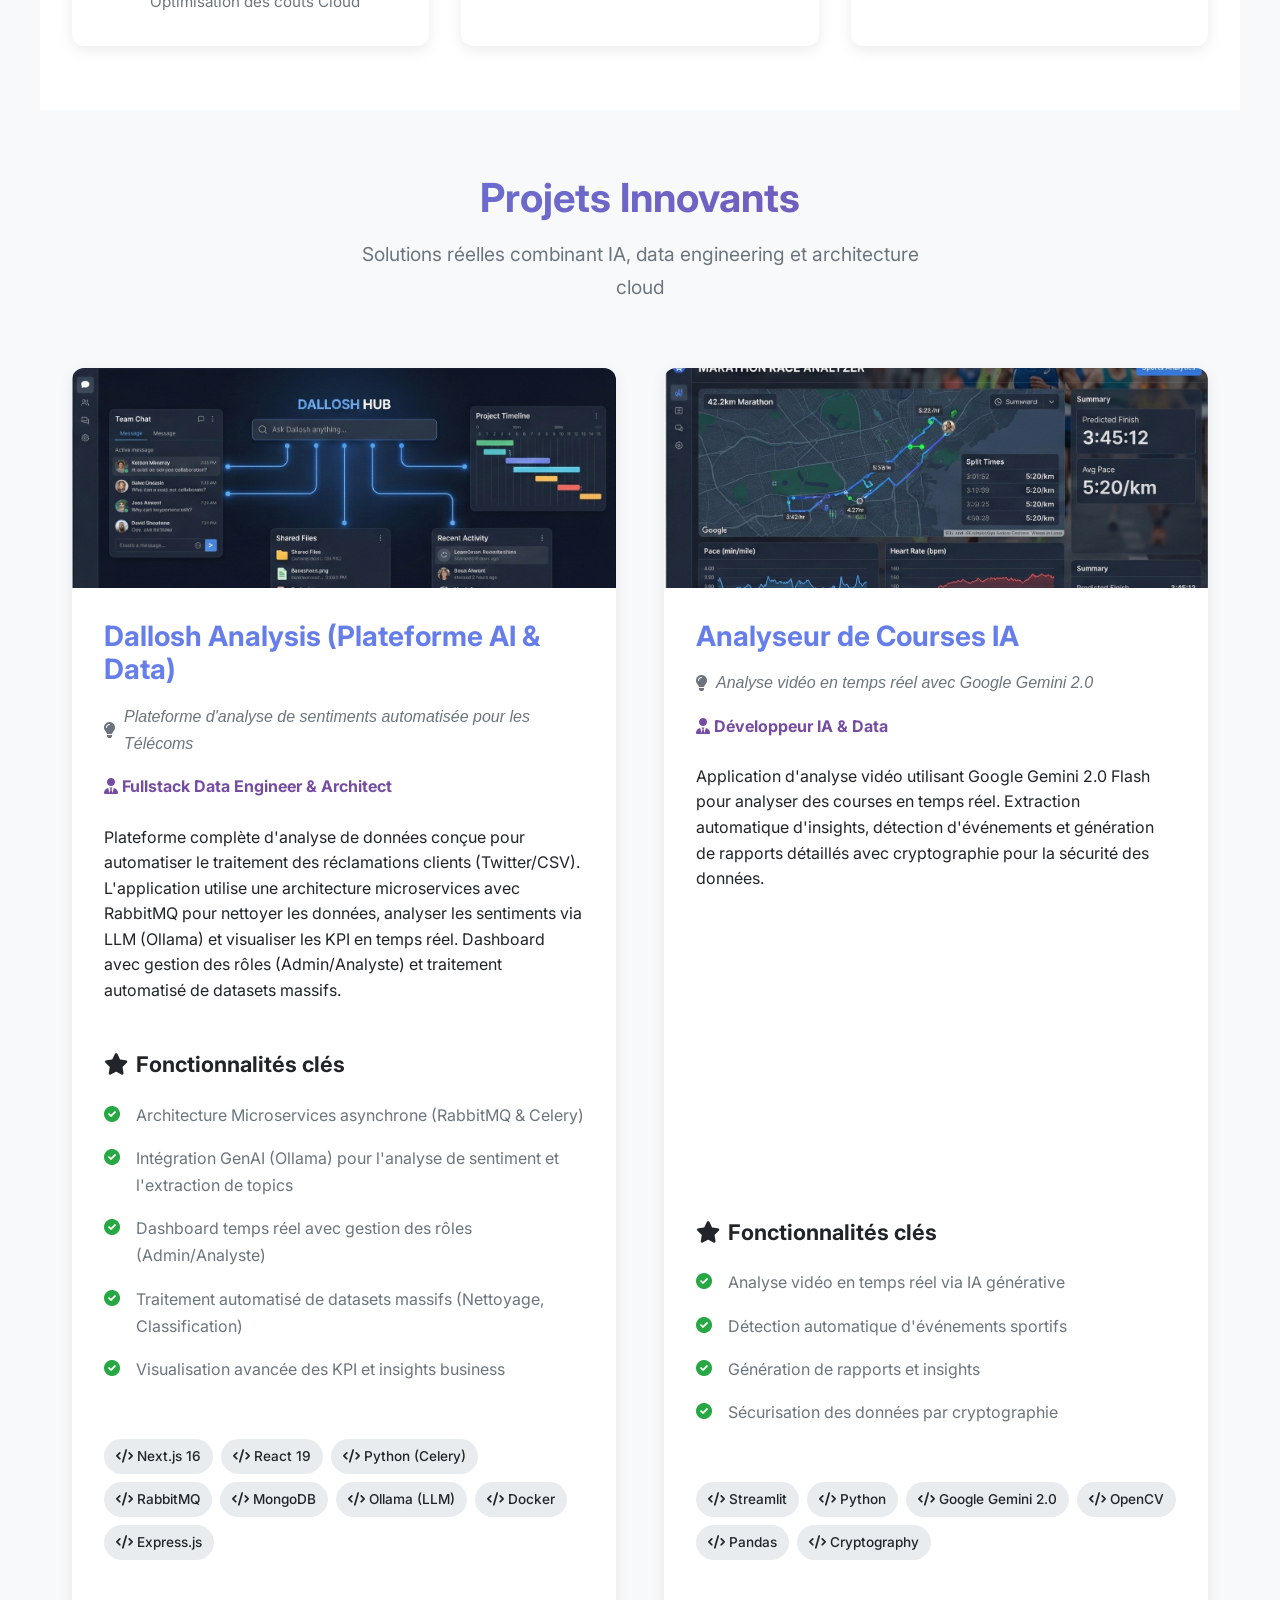
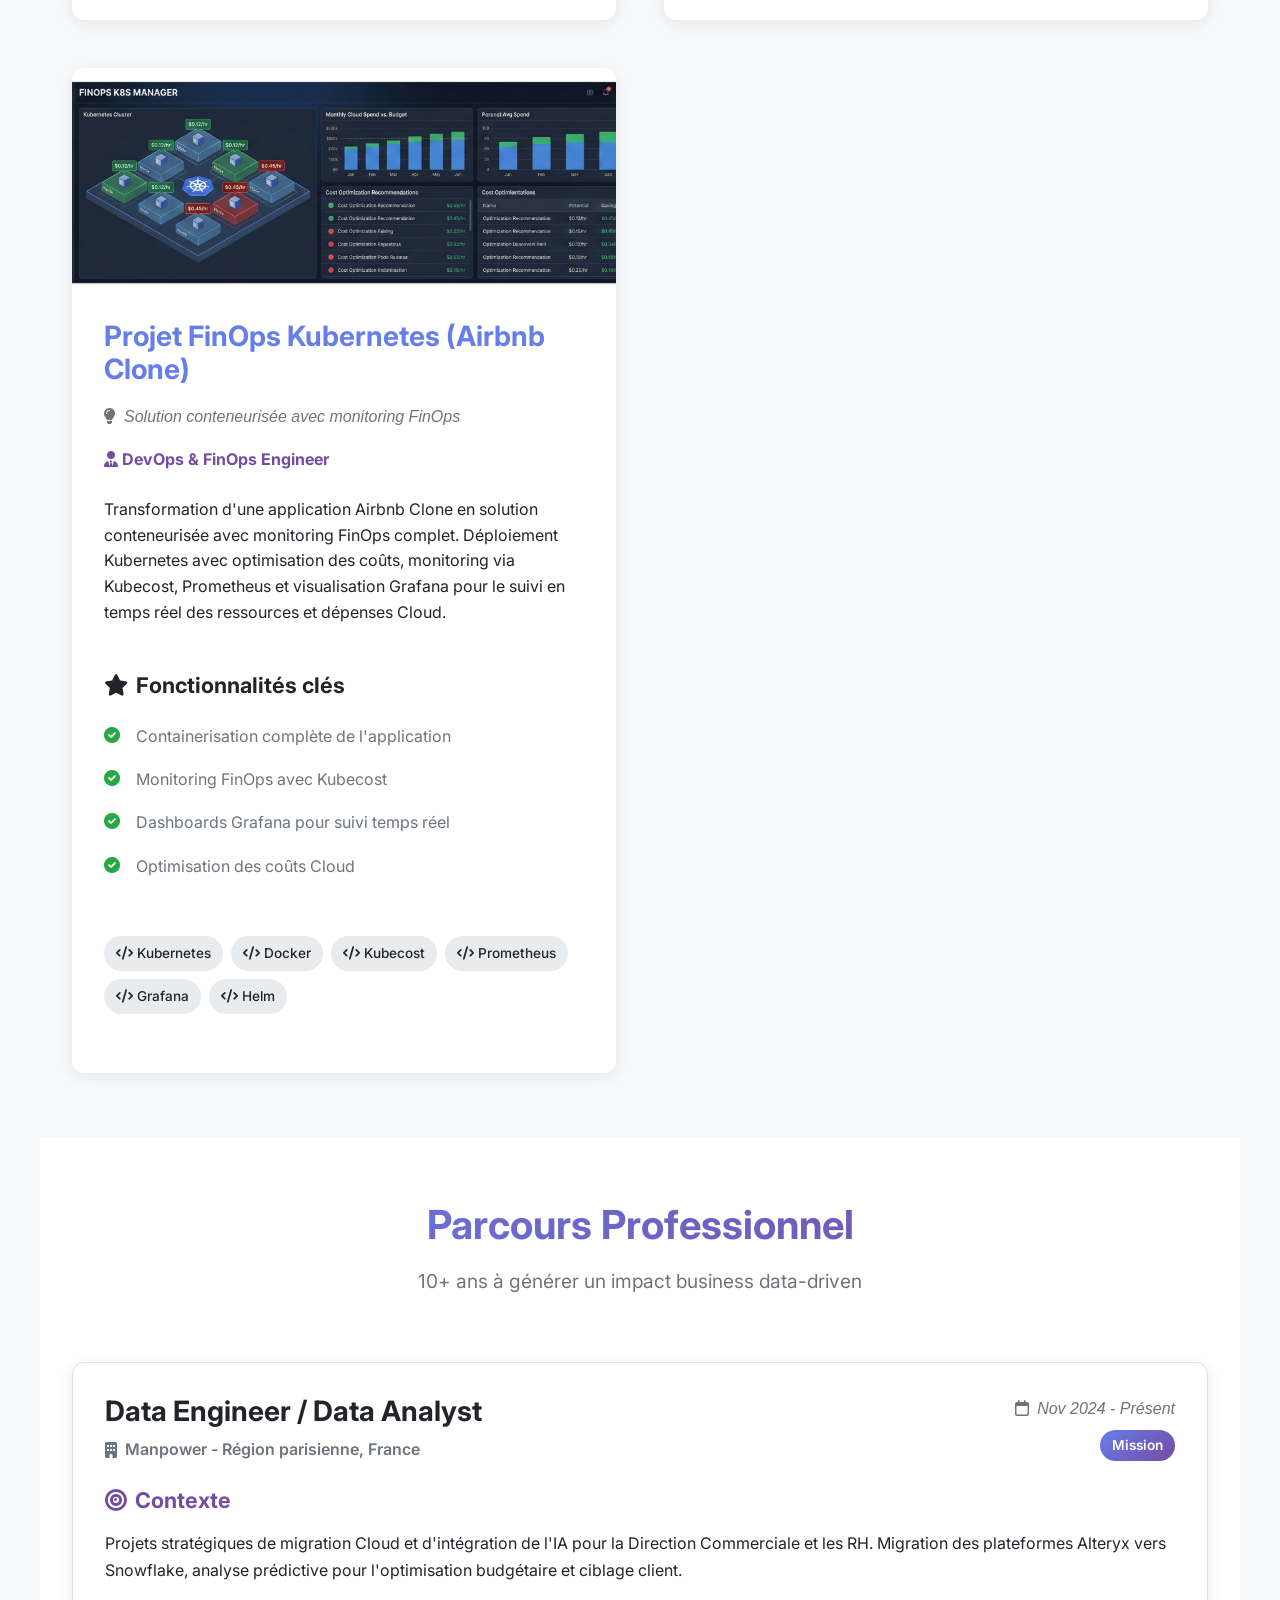
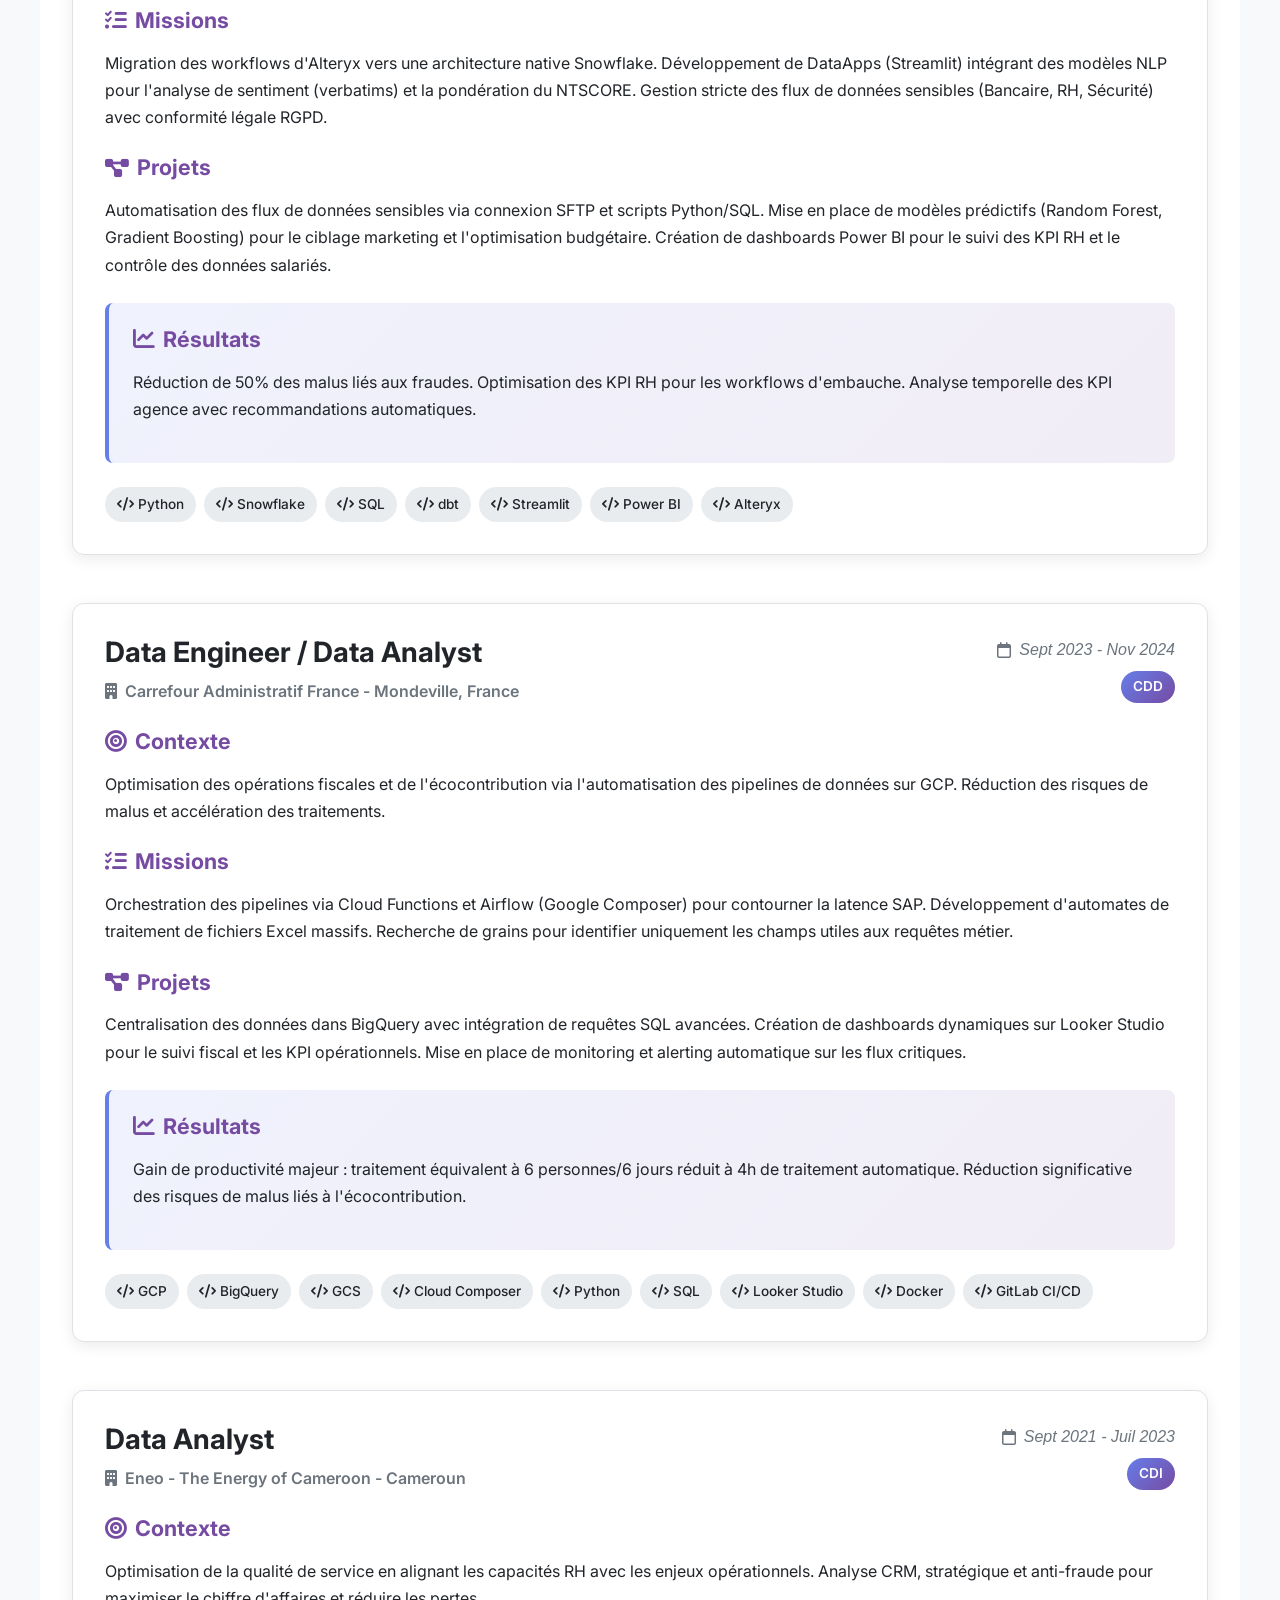
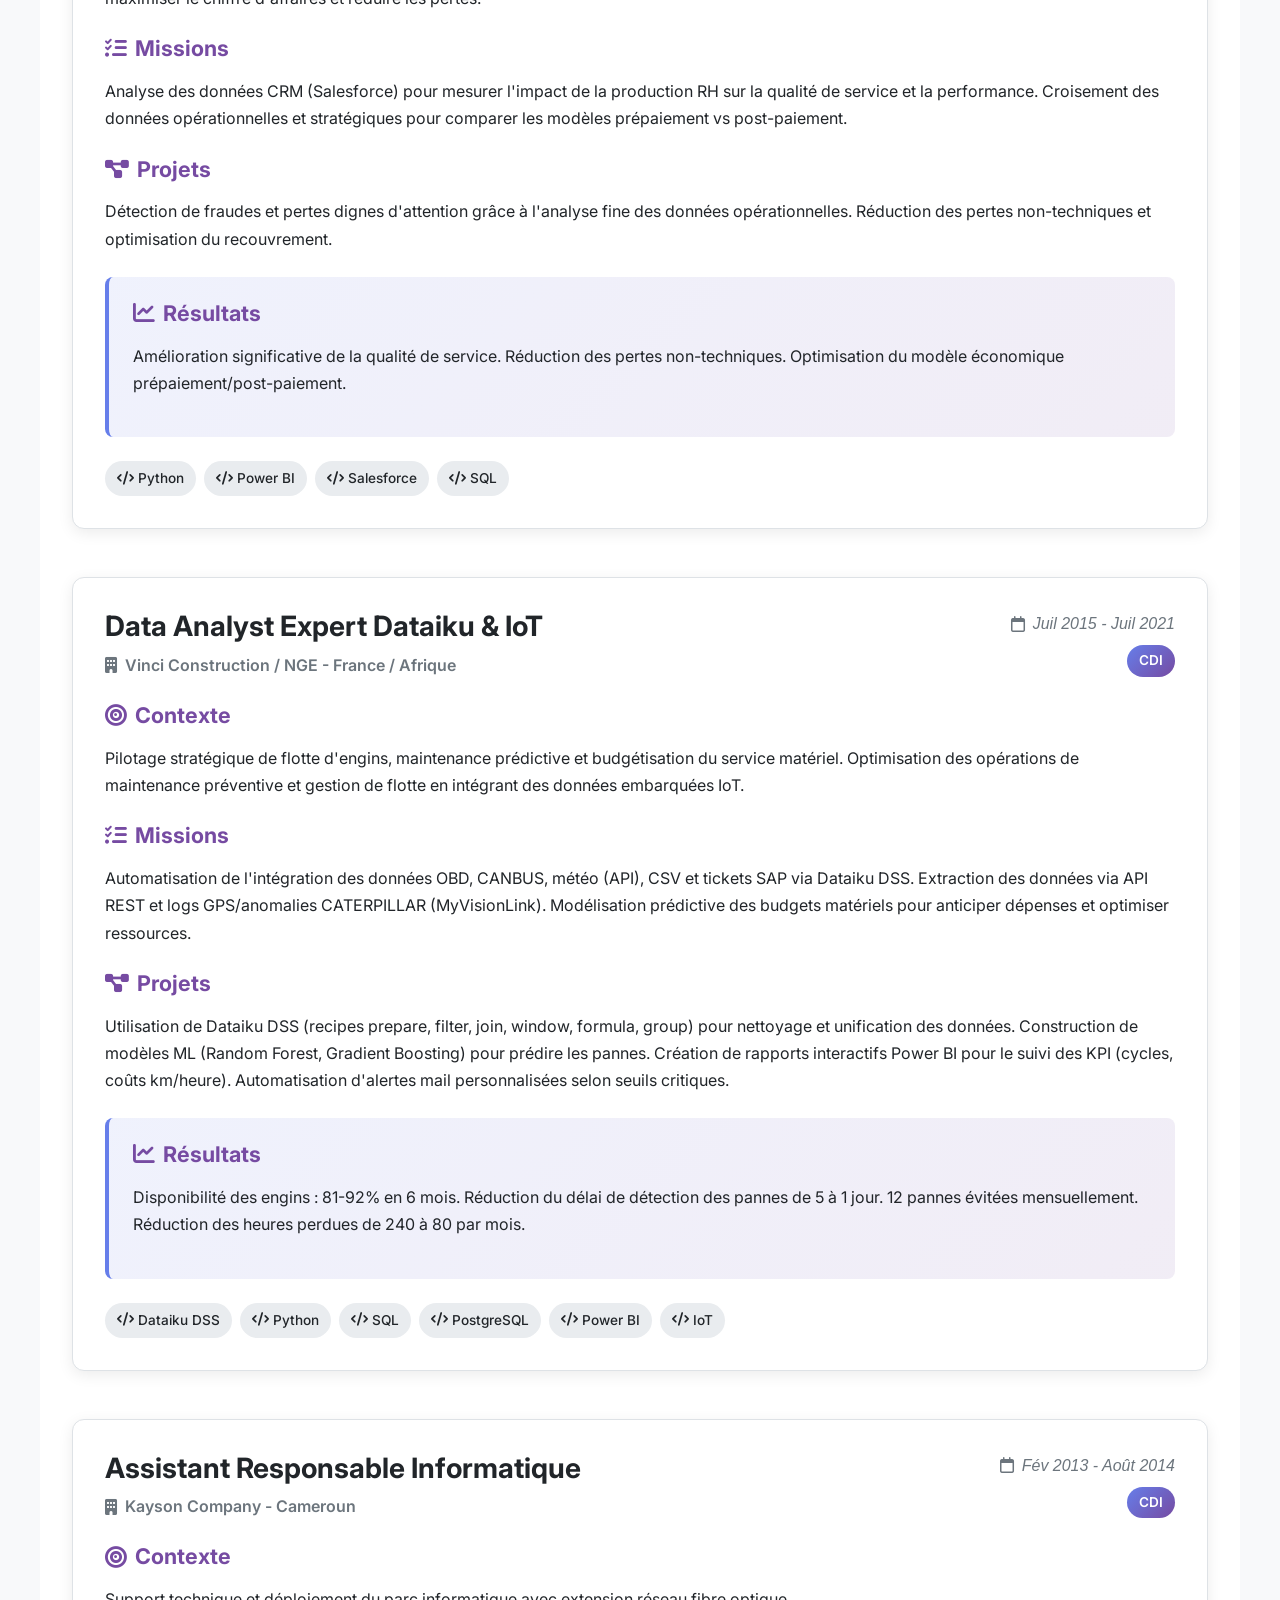
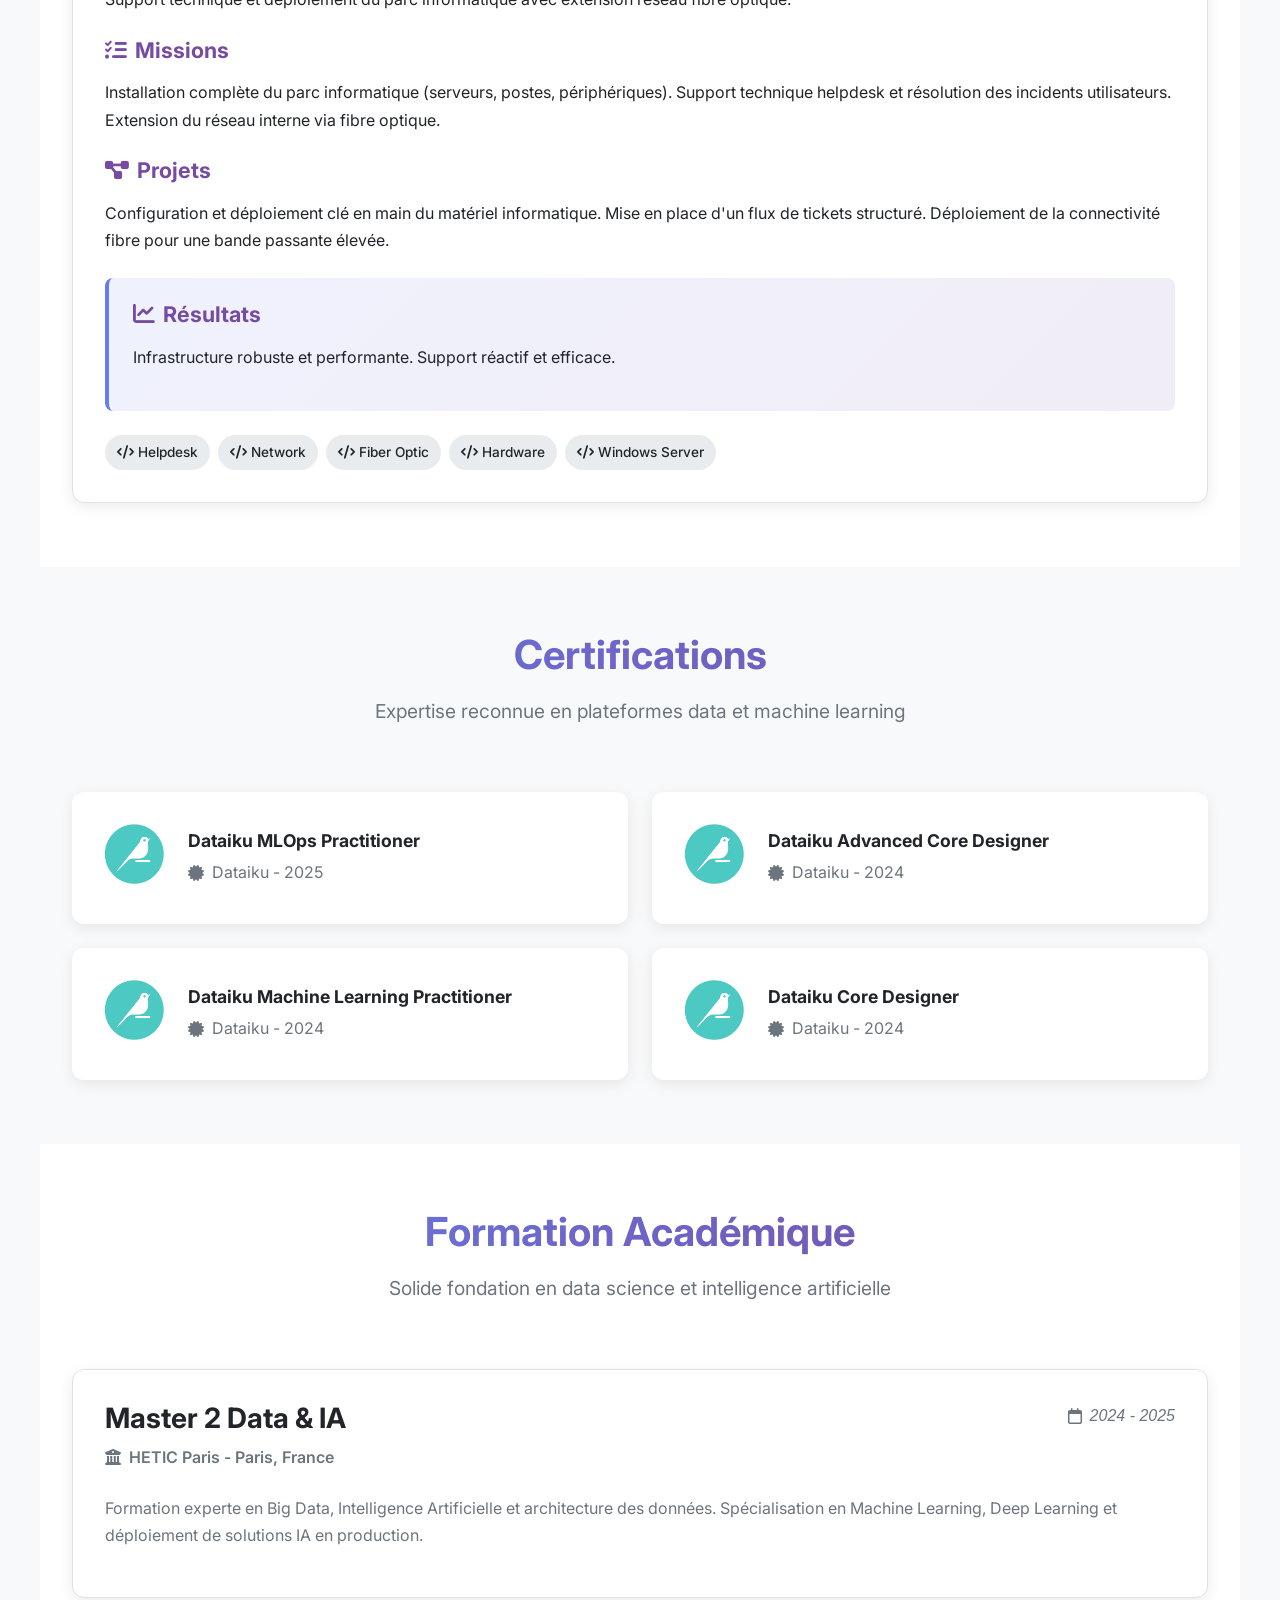
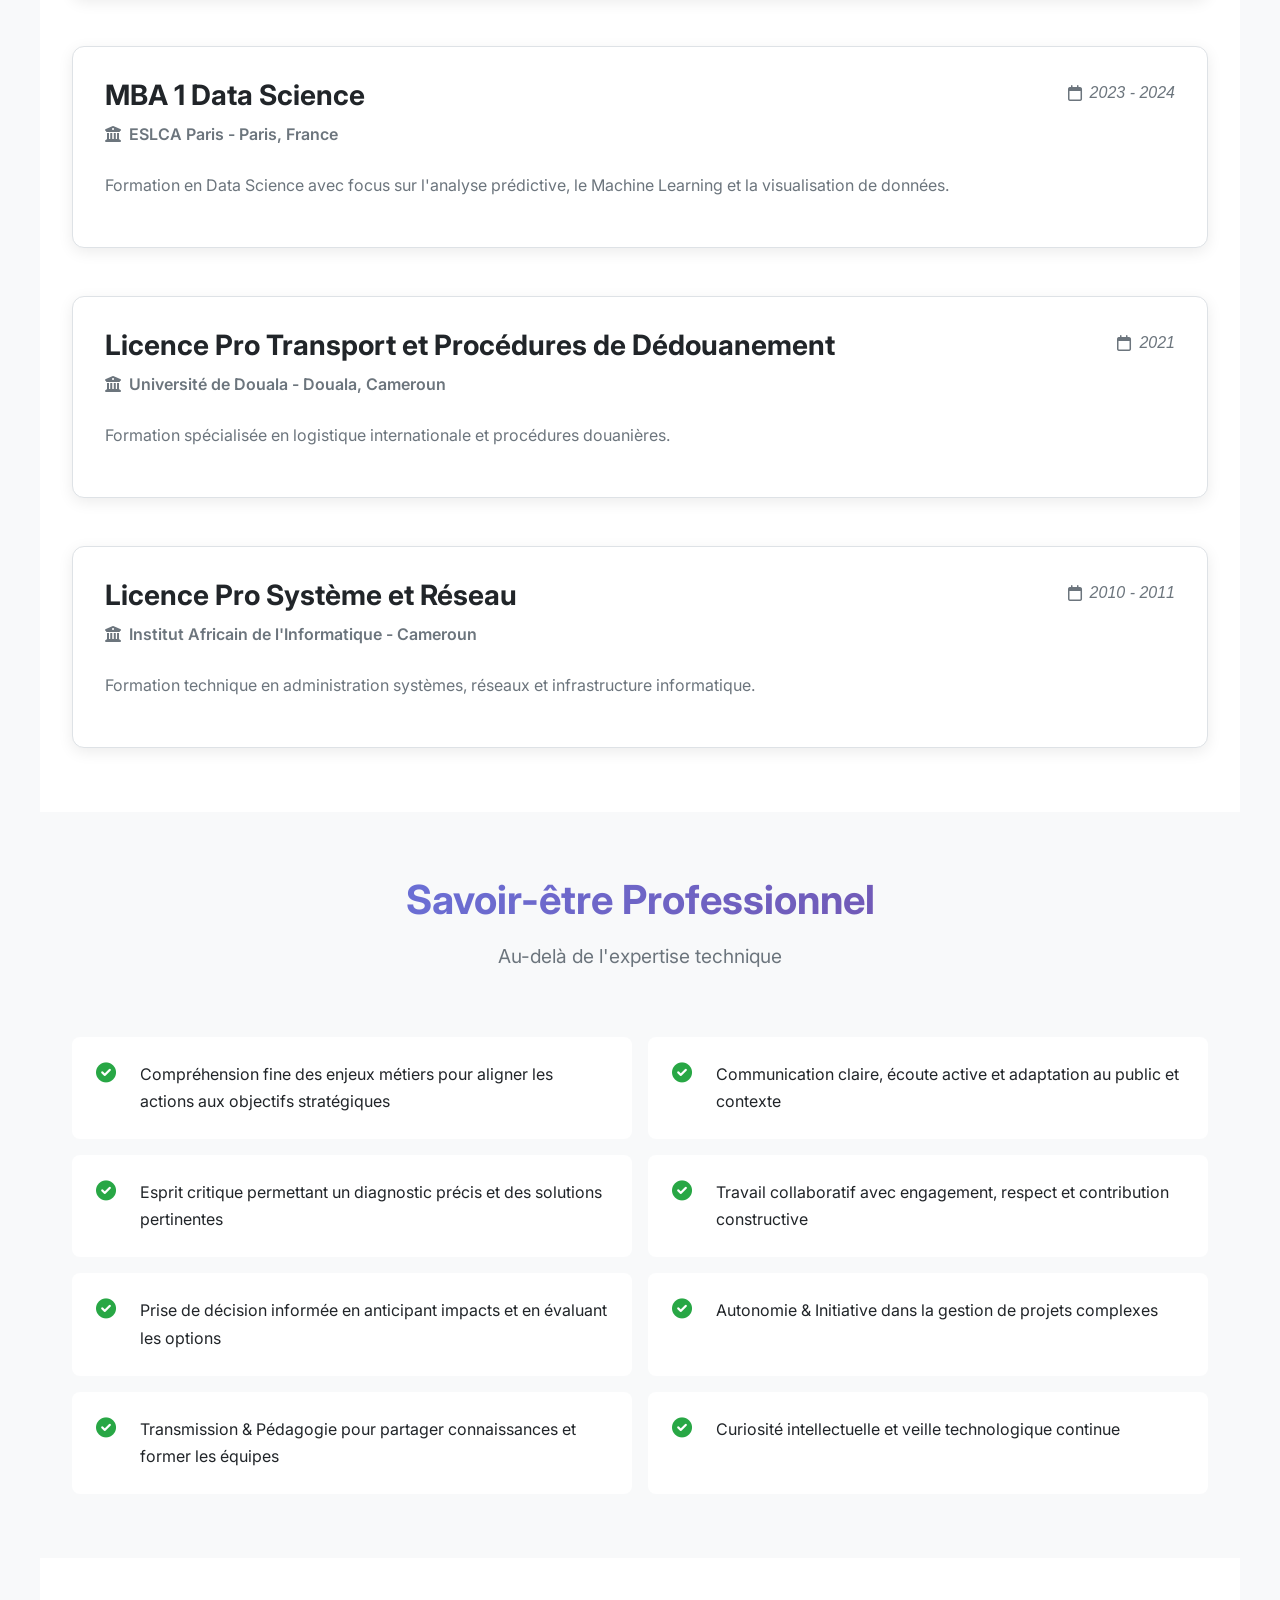
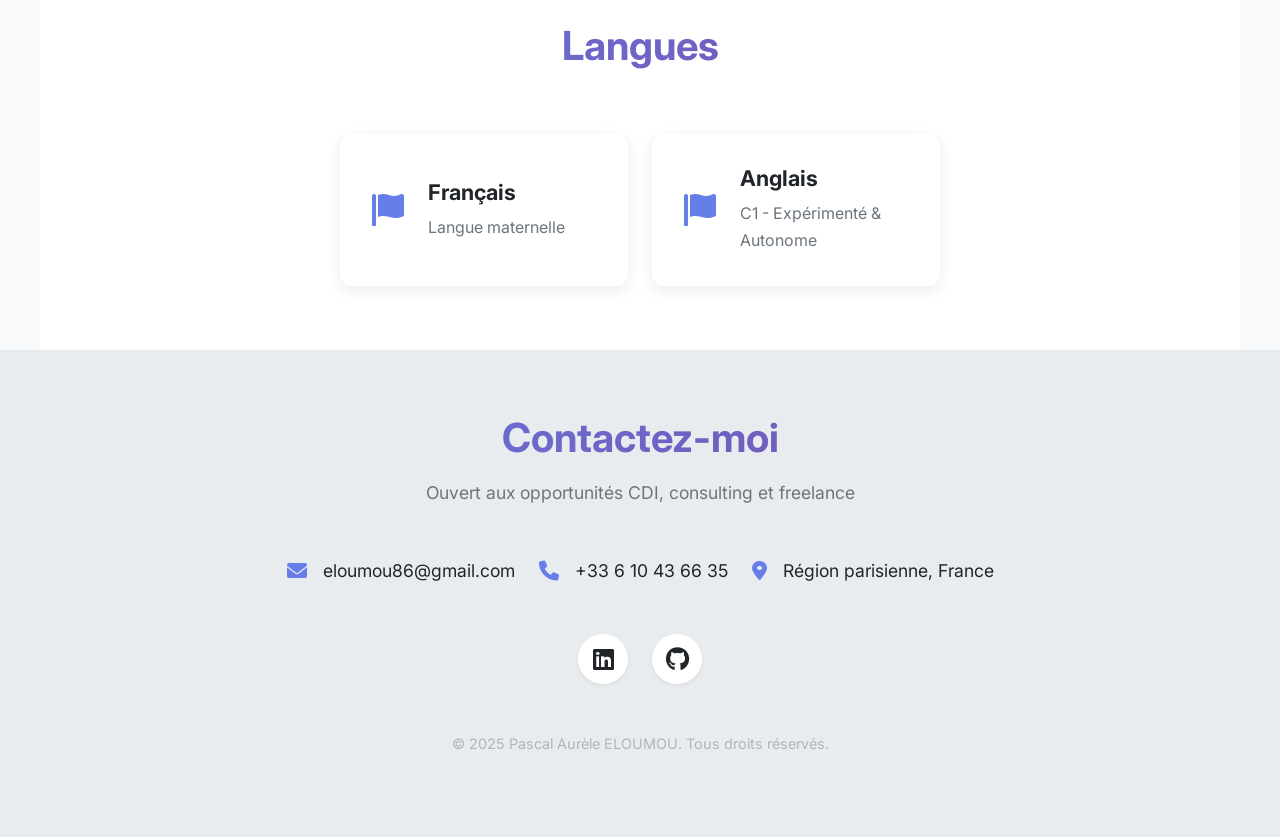
==== commit 5569db26: "alignement du cv et porfolio" ====
--- a/index.html
+++ b/index.html
@@ -3,9 +3,9 @@
 <head>
     <meta charset="UTF-8">
     <meta name="viewport" content="width=device-width, initial-scale=1.0">
-    <title data-translate="meta.title">Pascal Aurèle Eloumou - Data Engineer | GenAI | Snowflake | Dataiku Expert</title>
-    <meta name="description" content="Pascal Aurèle Eloumou - Data Engineer & Analyst with 10+ years experience. Expert in Cloud migration (Snowflake/GCP), ETL Pipelines, Machine Learning (NLP) and Fullstack DataApp development (Next.js, Python)." data-translate="meta.description">
-    <meta name="keywords" content="Pascal Aurèle Eloumou, Data Engineer, Data Analyst, GenAI, NLP, LLM, Python, Dataiku, Snowflake, Power BI, RabbitMQ, Next.js, ETL, ELT, Big Data, Cloud Computing, Google Cloud Platform, Machine Learning, MLOps, Freelance, Consulting, CDI">
+    <title data-translate="meta.title">Pascal Aurèle Eloumou - Analytics & Data Engineer (GCP & Snowflake)</title>
+    <meta name="description" content="Pascal Aurèle Eloumou - Analytics & Data Engineer with 10+ years experience. Expert in GCP & Snowflake, modern data architectures (ELT), orchestration (Airflow/Composer, dbt), DataOps & FinOps." data-translate="meta.description">
+    <meta name="keywords" content="Pascal Aurèle Eloumou, Analytics Engineer, Data Engineer, GCP, Snowflake, BigQuery, Airflow, Cloud Composer, dbt, DataOps, FinOps, Talend, Python, SQL, Dataiku, Power BI, Looker Studio, Freelance, Consulting, CDI">
     <meta name="author" content="Pascal Aurele Eloumou">
     <meta name="robots" content="index, follow">
     <meta name="googlebot" content="index, follow">
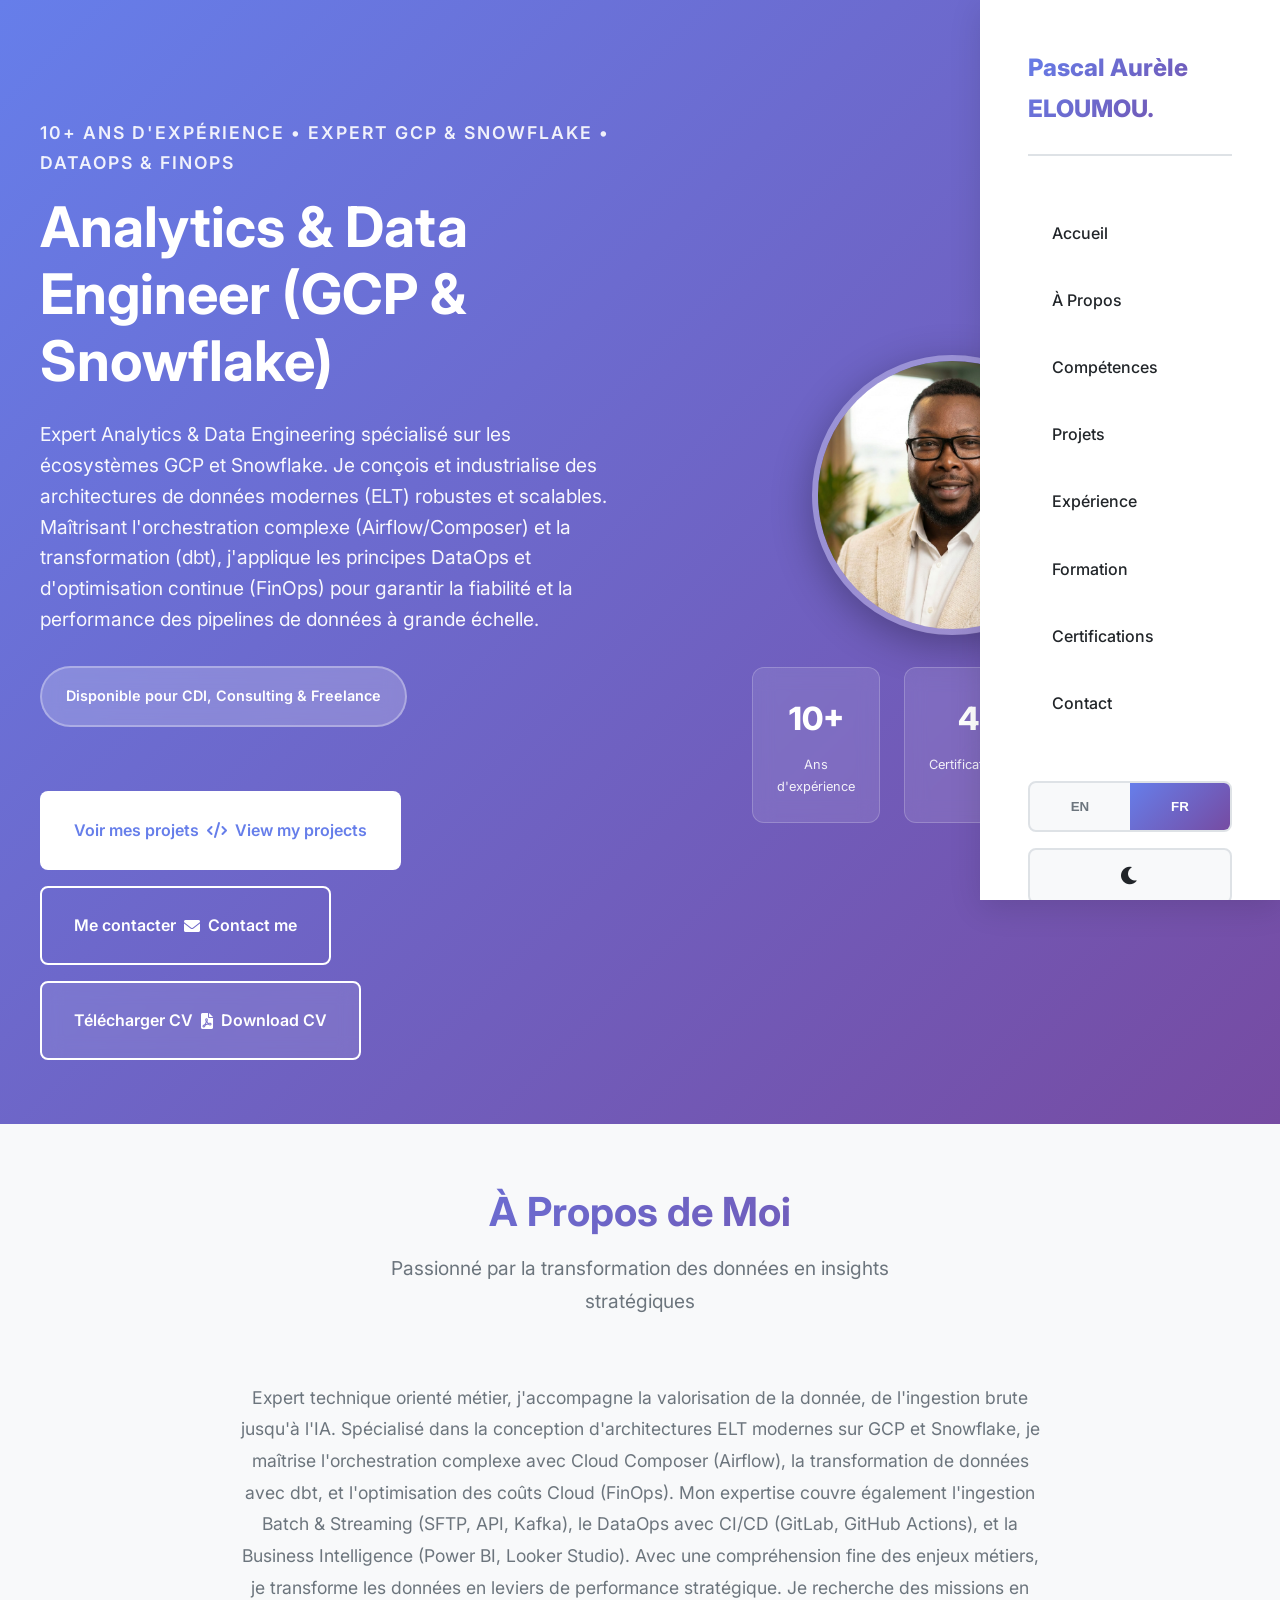
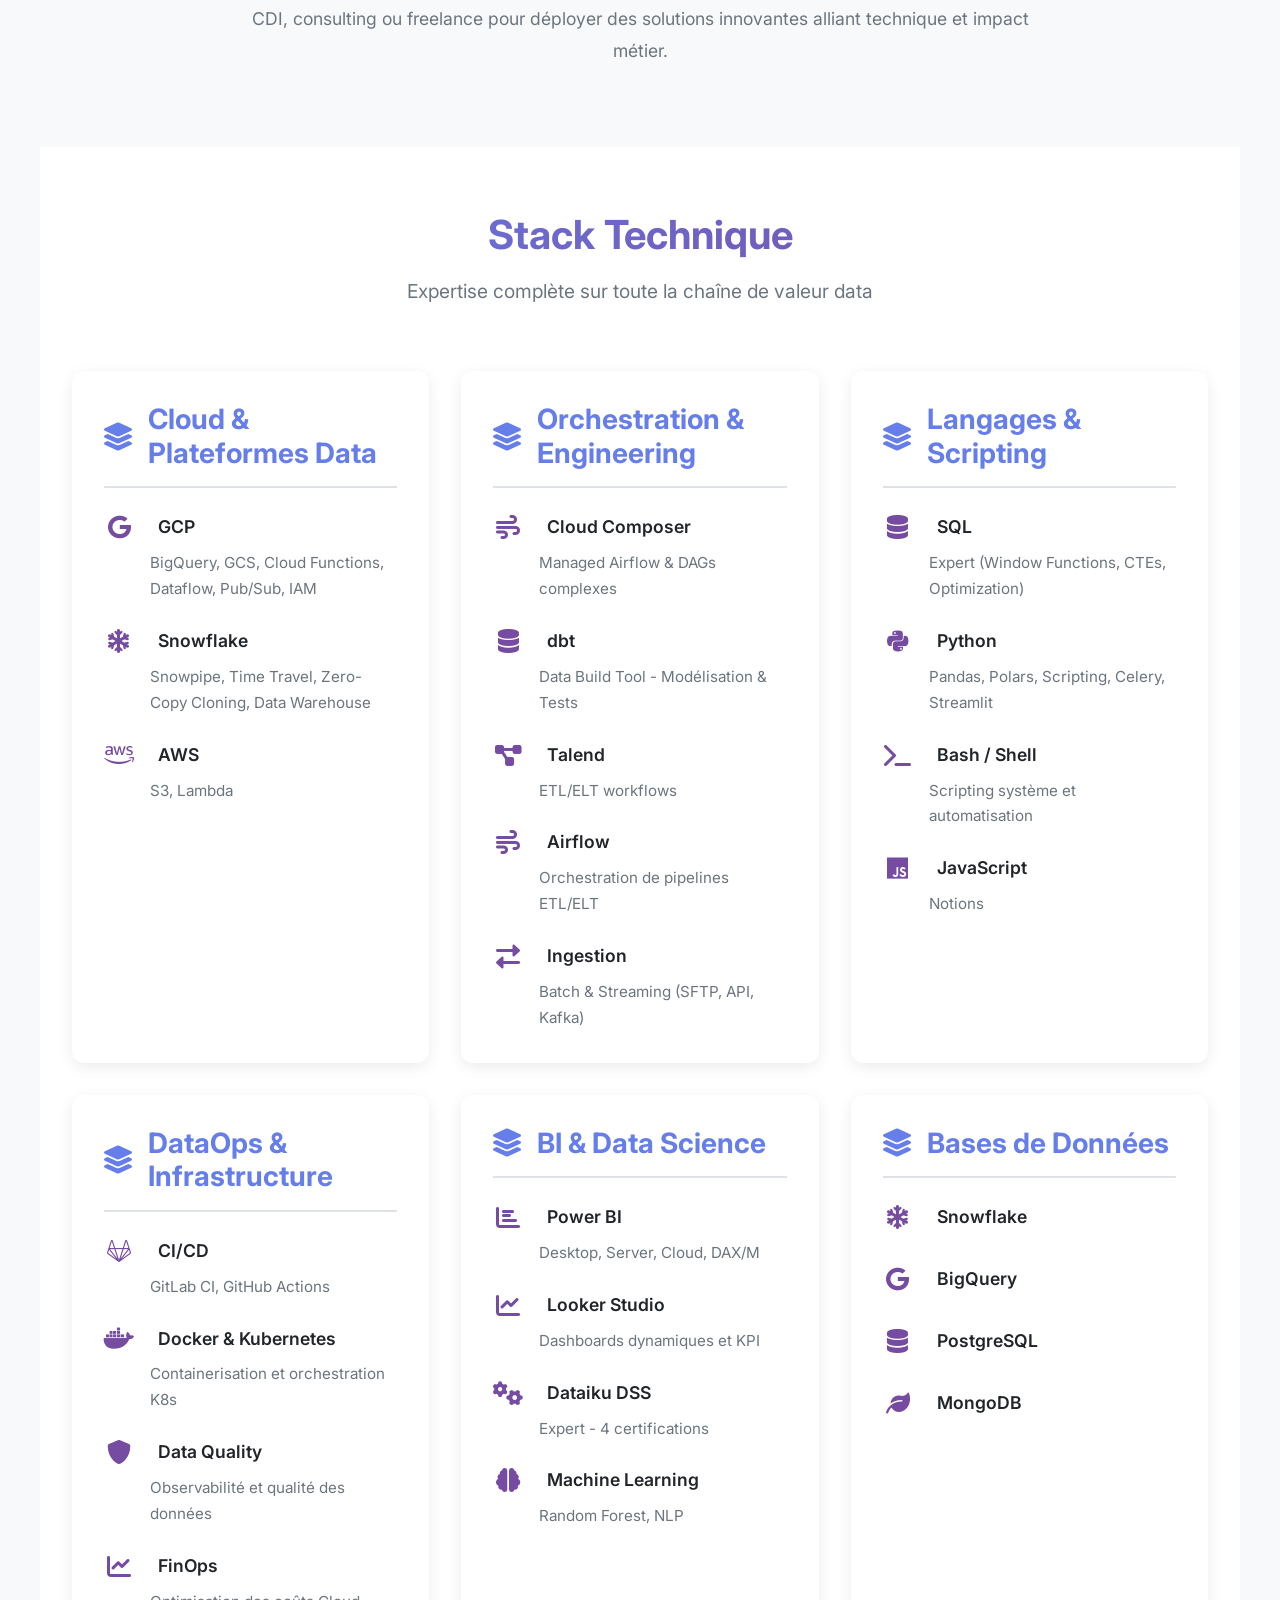
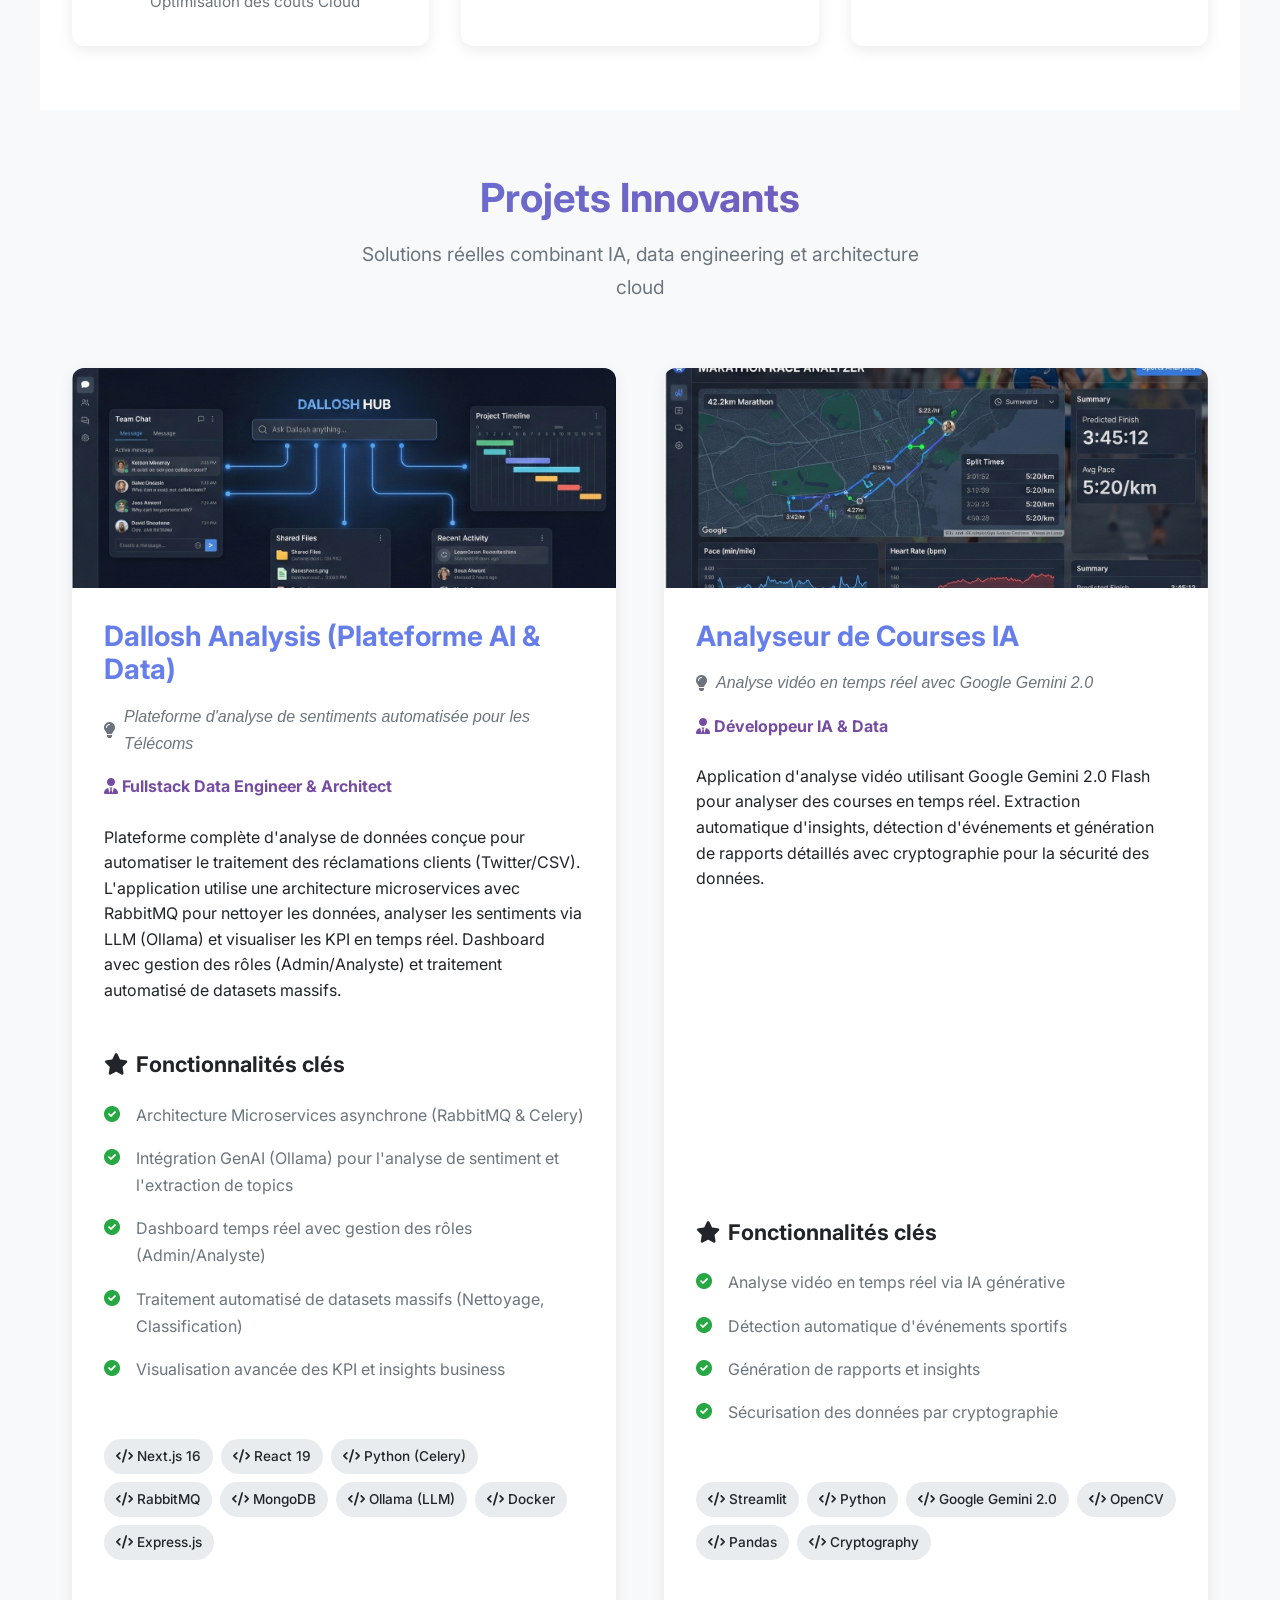
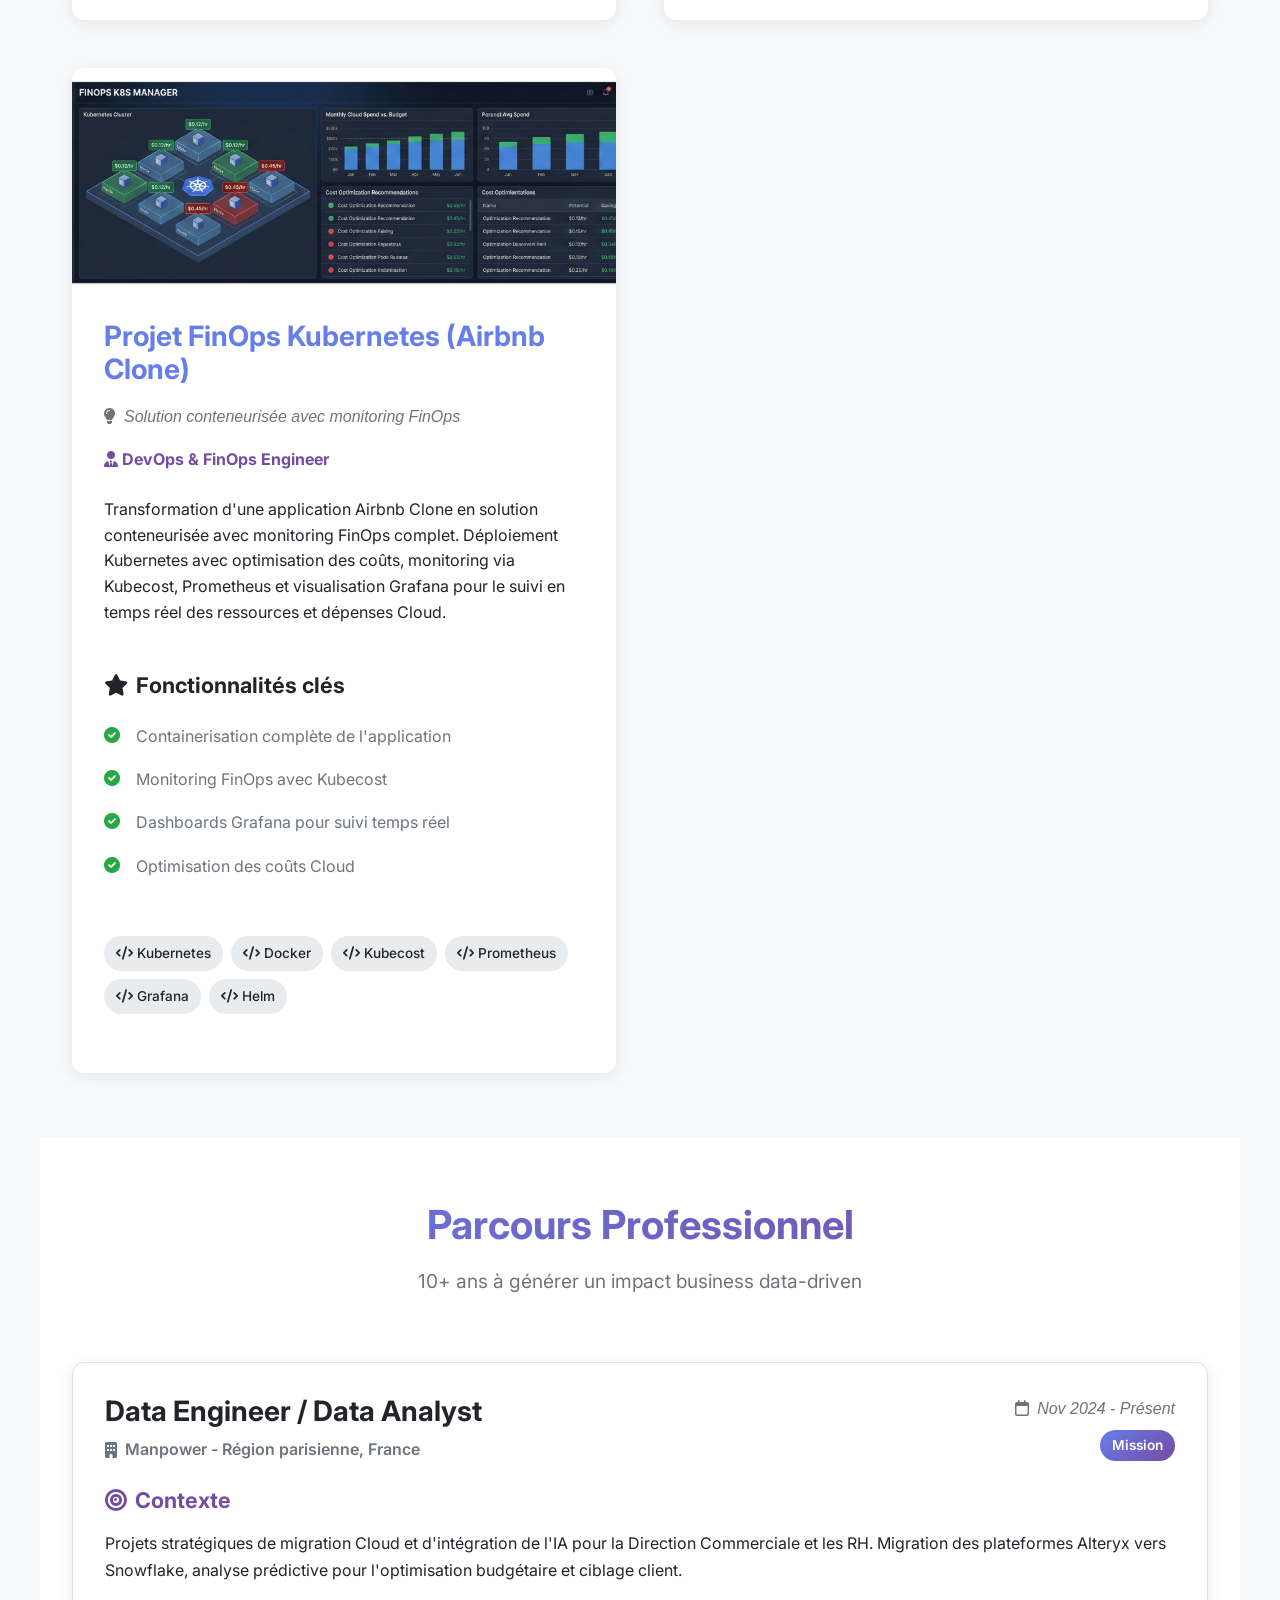
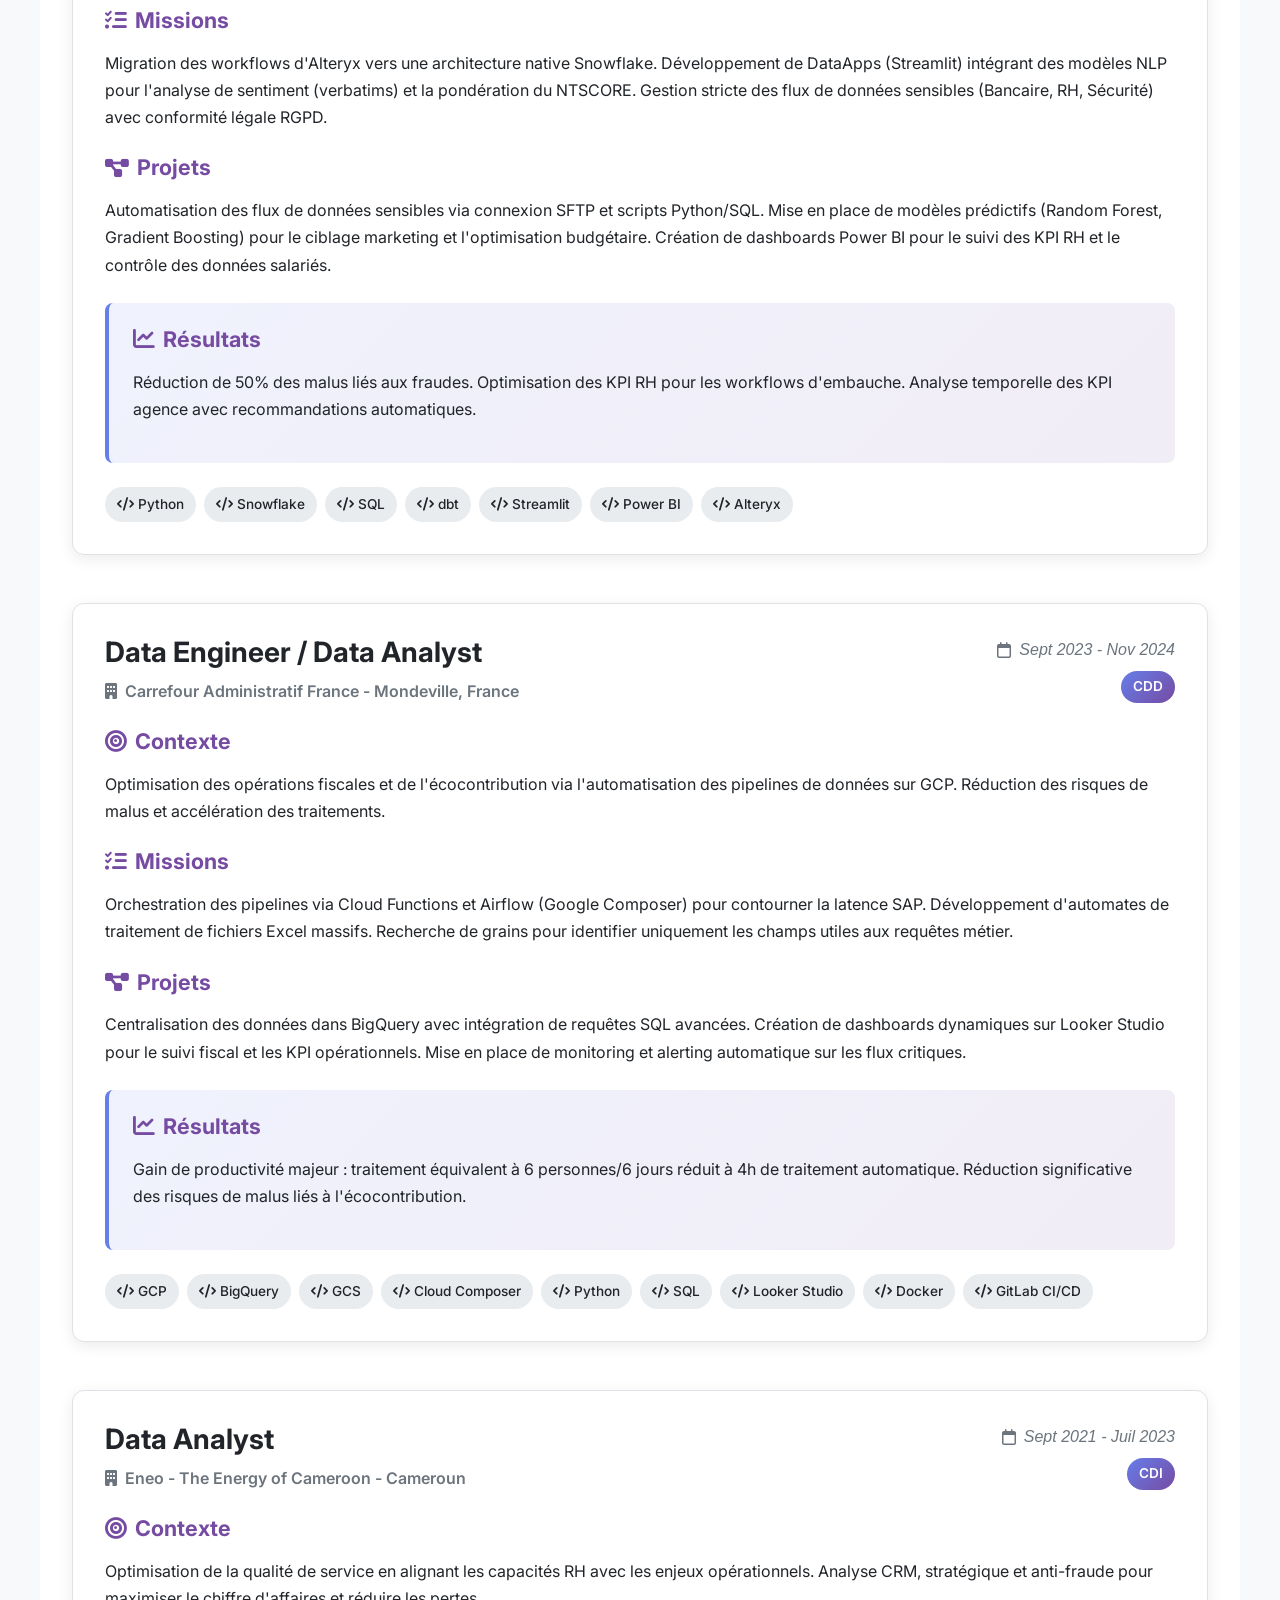
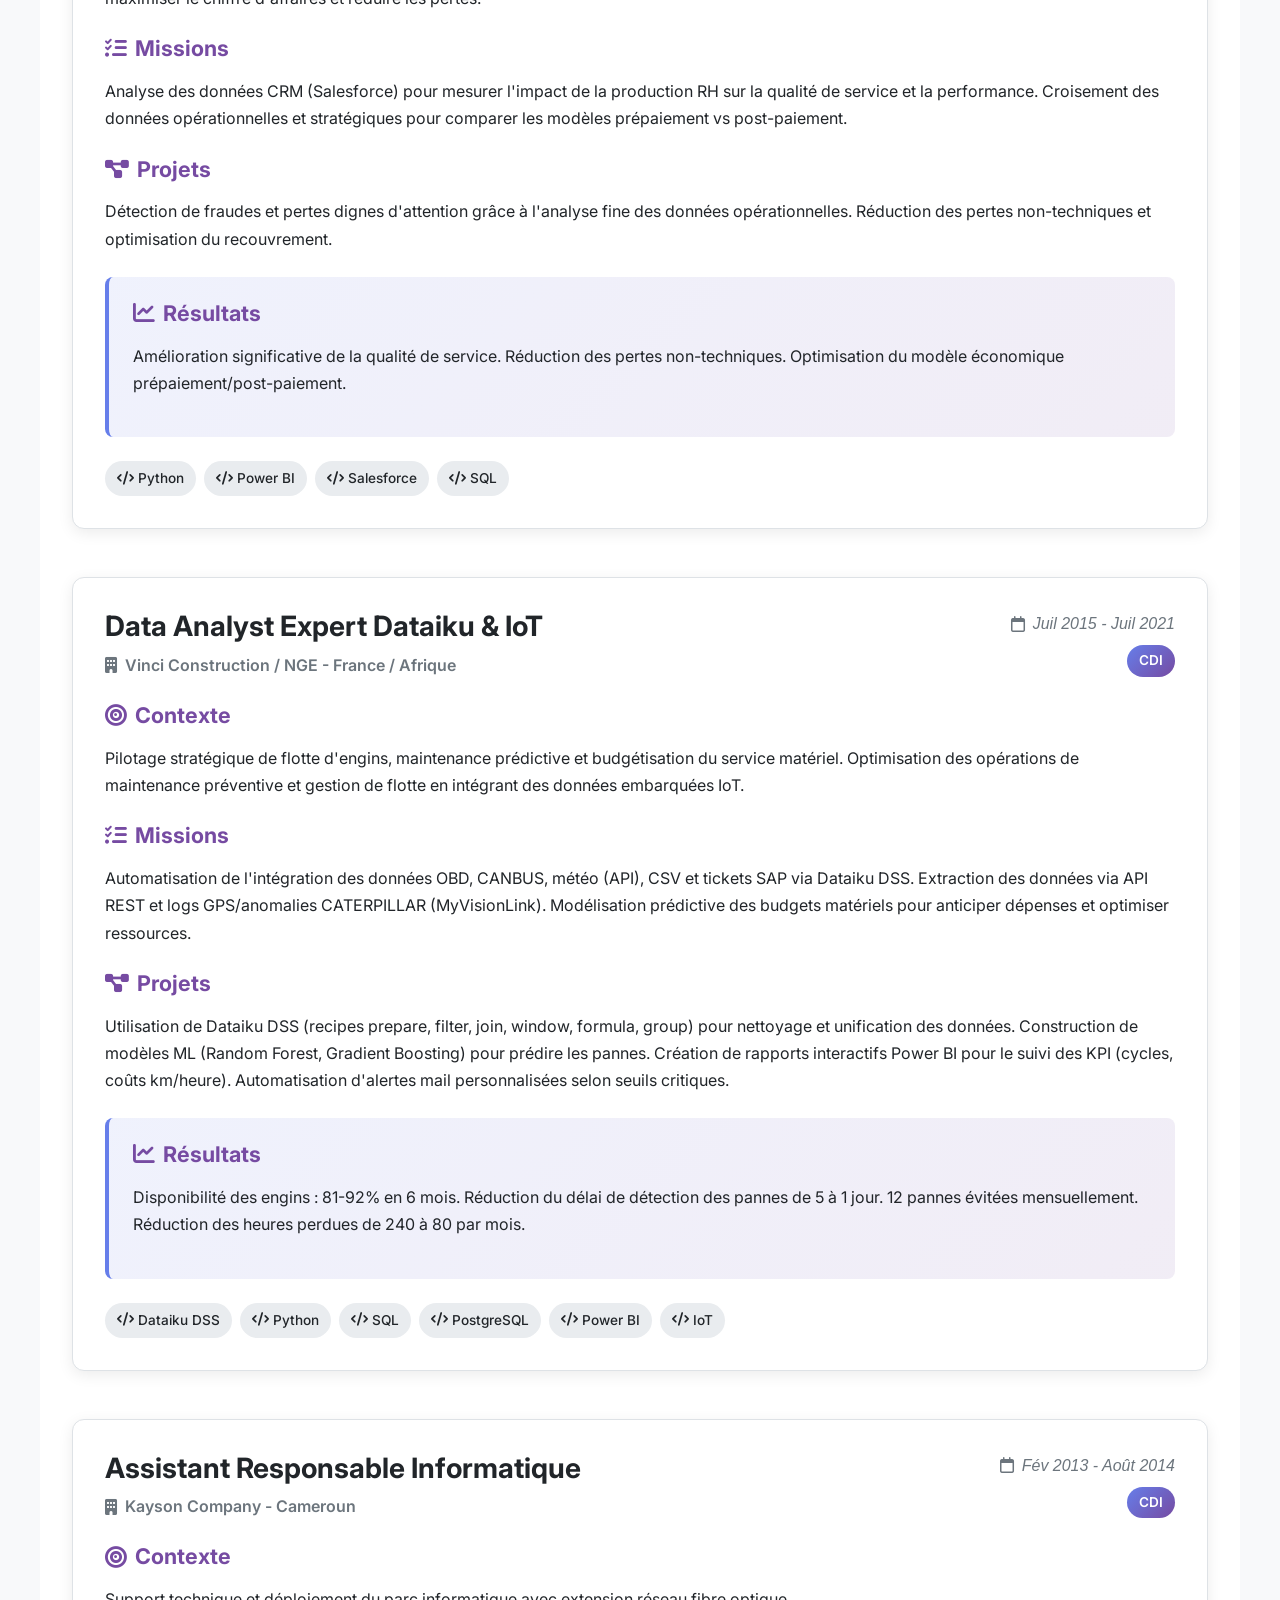
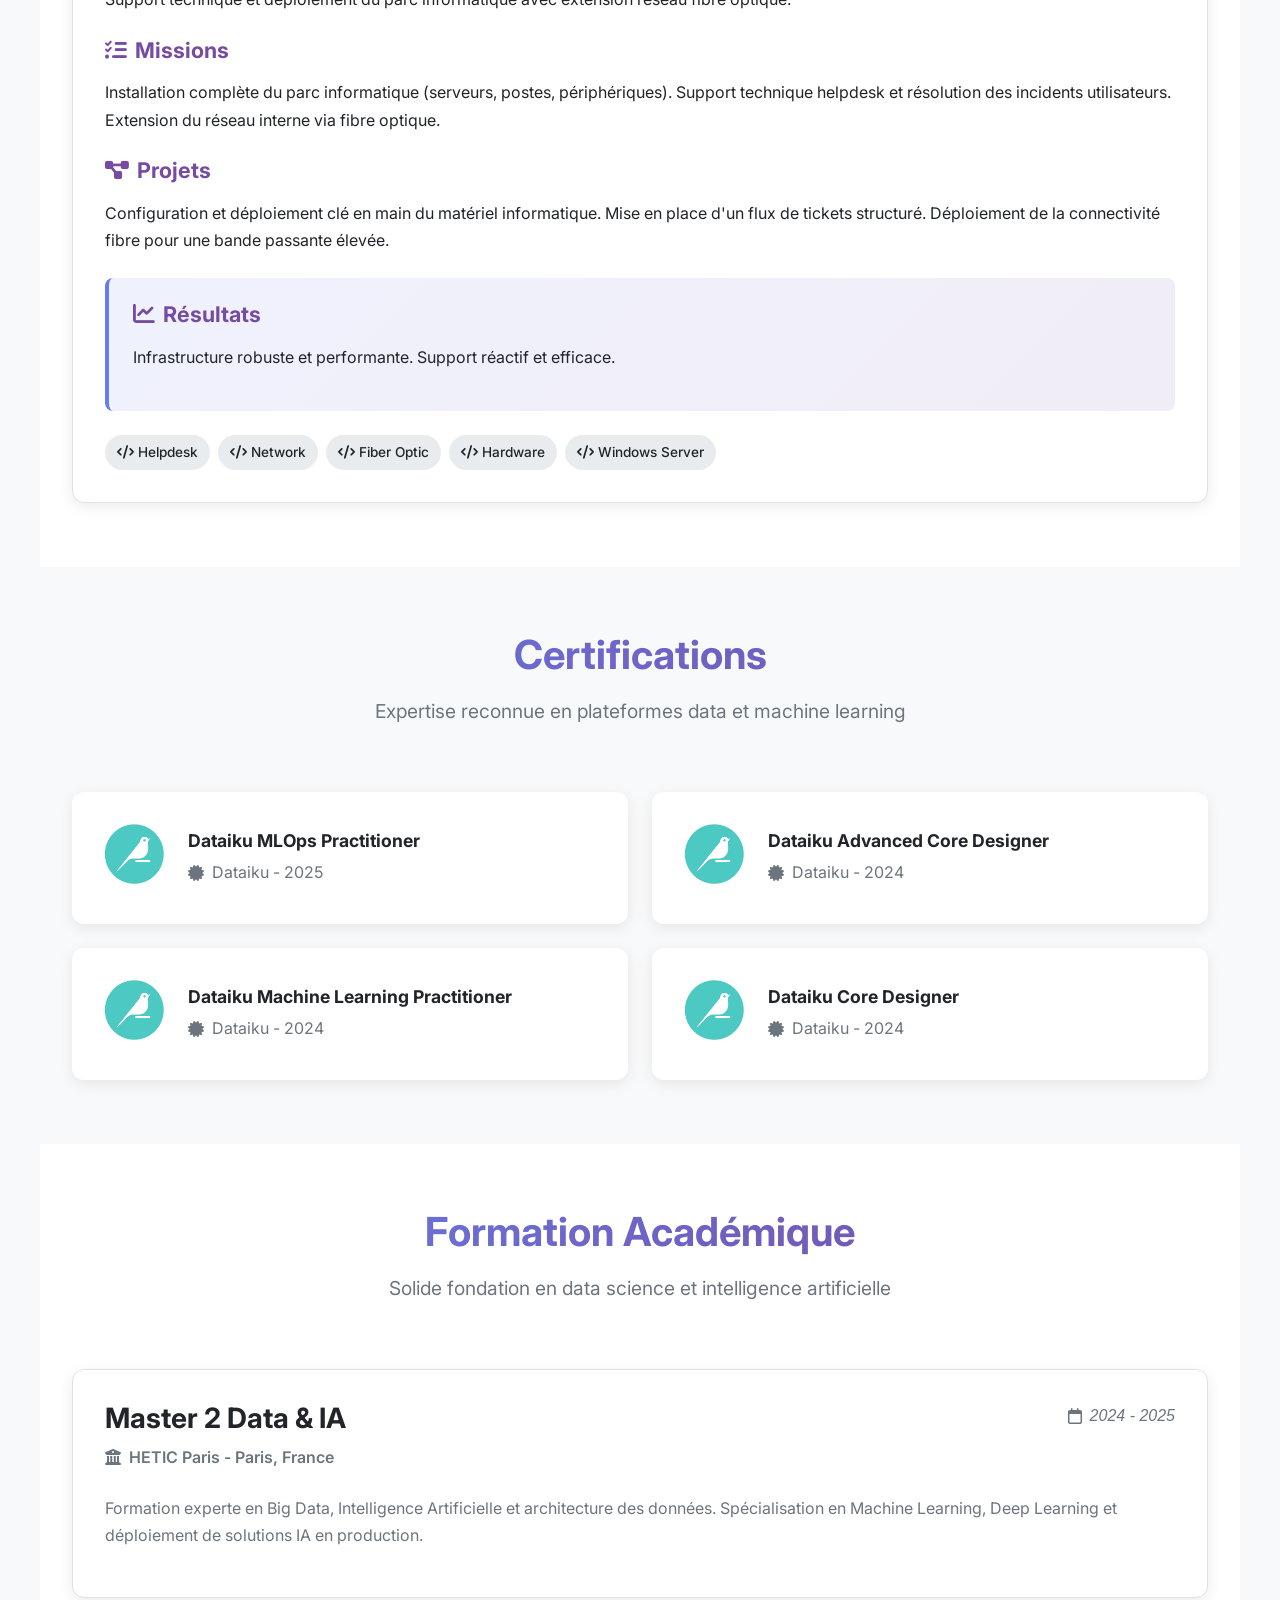
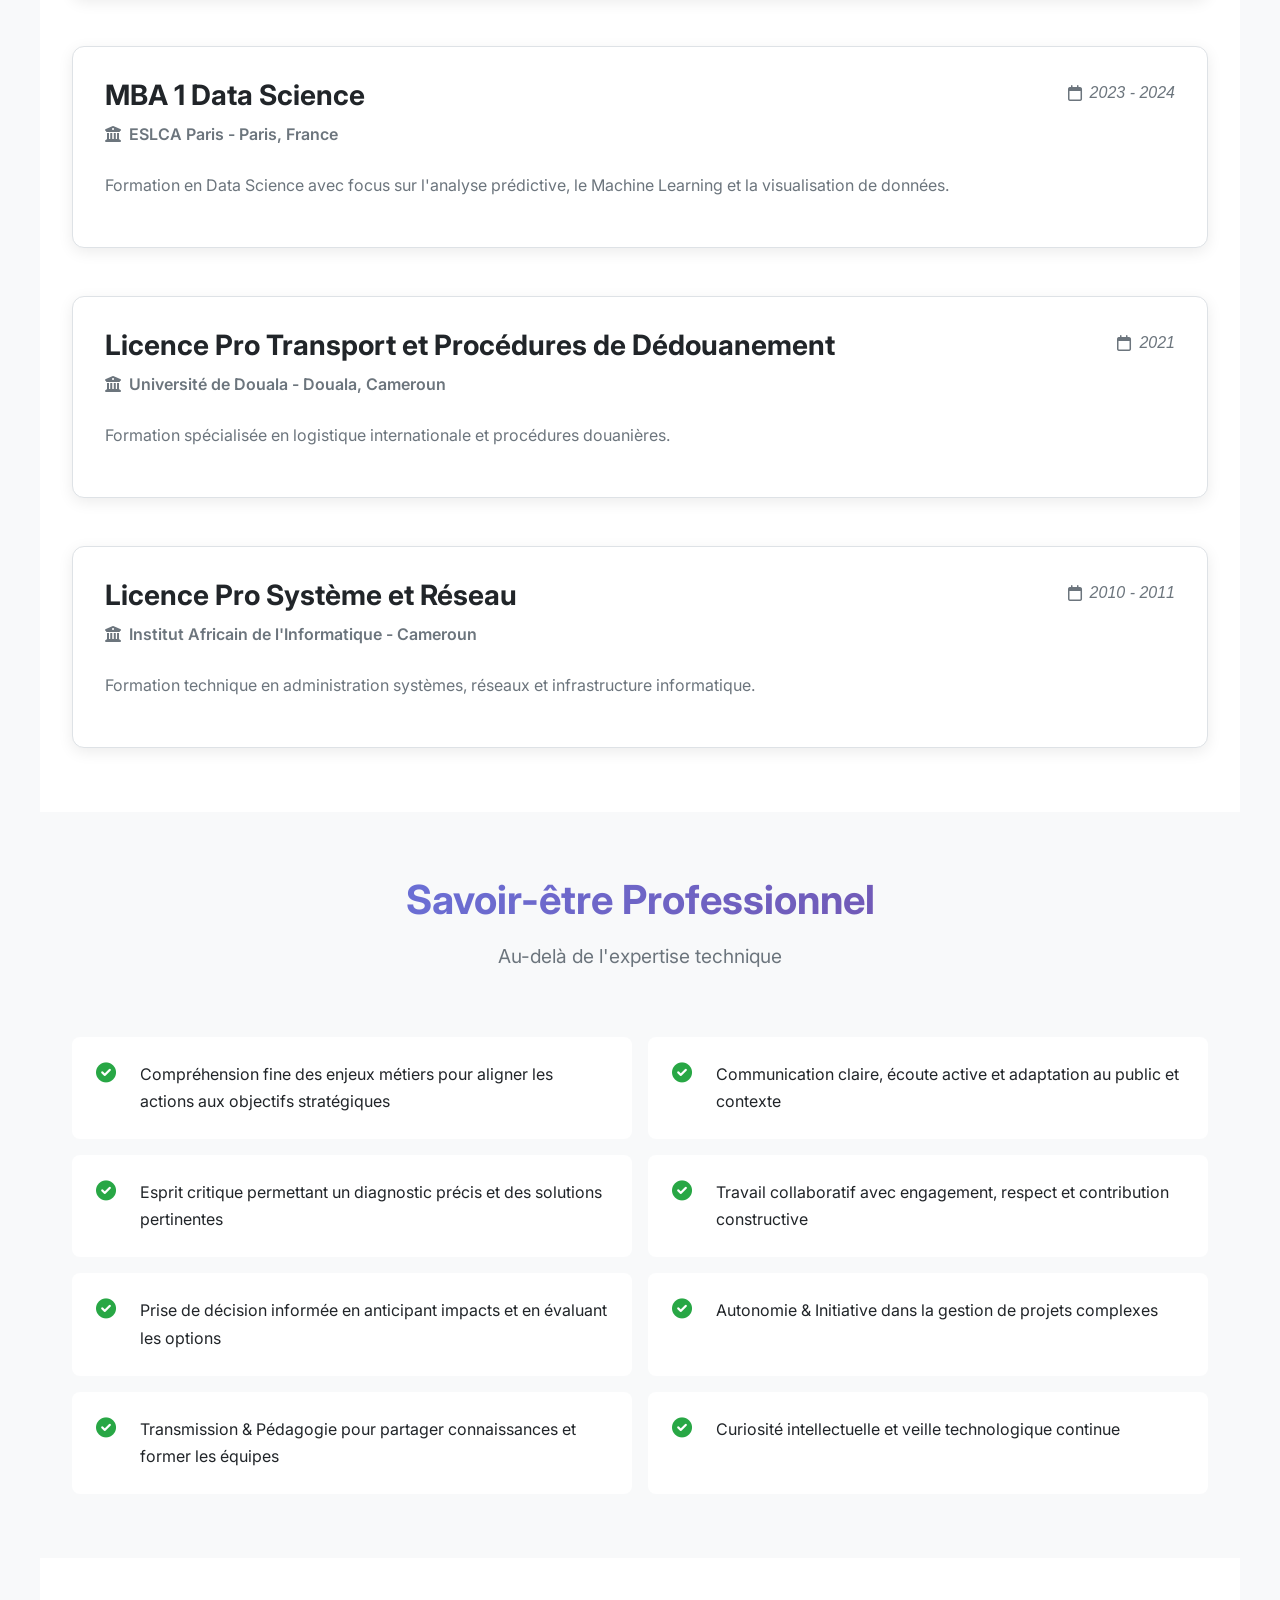
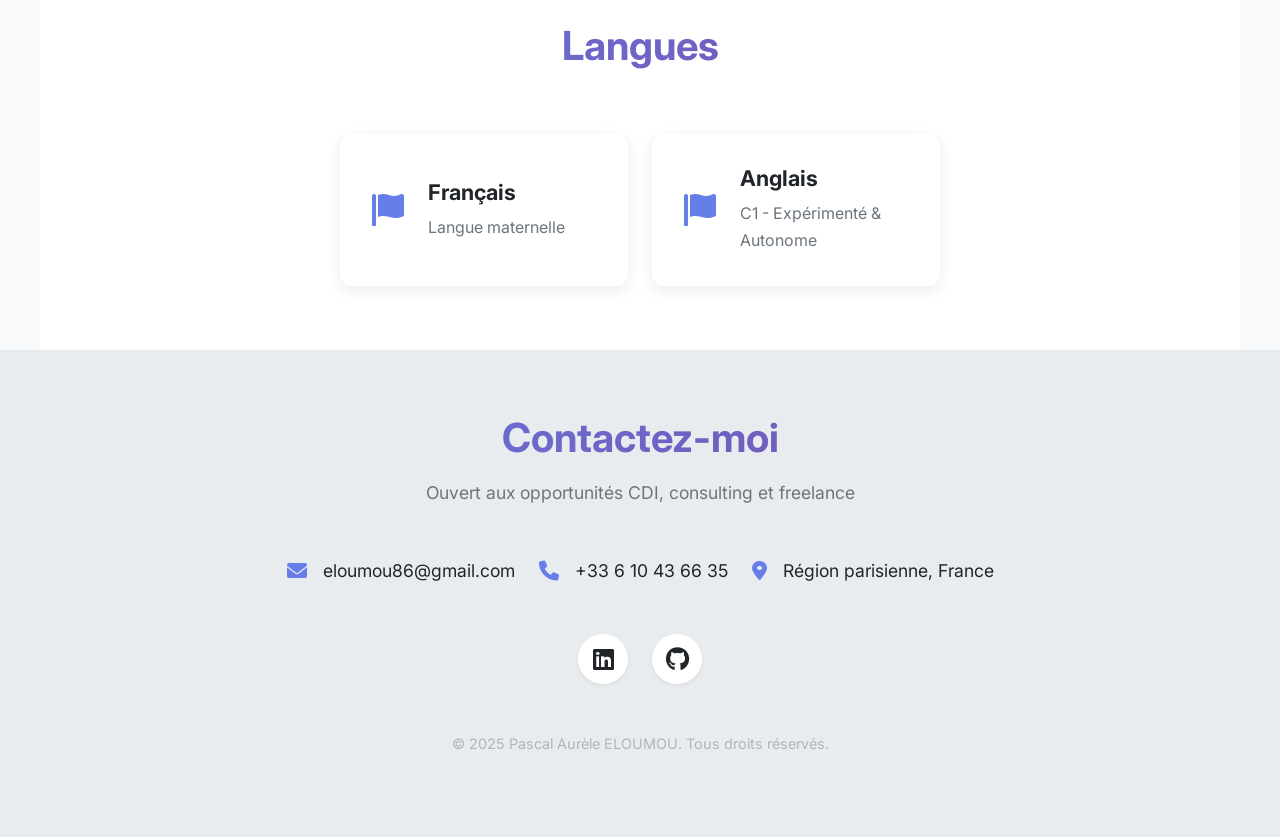
==== commit e35c192f: "feat: Ajout systÃ¨me admin avec authentification, analytics et sÃ©curisation des identifiants" ====
--- a/index.html
+++ b/index.html
@@ -53,6 +53,9 @@
                 <button class="print-btn" id="print-btn" aria-label="Print or export PDF">
                     <i class="fas fa-download"></i>
                 </button>
+                <a href="login.html" class="admin-btn" id="admin-btn" aria-label="Admin Statistics">
+                    <i class="fas fa-chart-line"></i>
+                </a>
             </div>
         </div>
     </nav>
@@ -201,6 +204,9 @@
         <p class="copyright" data-translate="footer.copyright">&copy; 2025 Pascal Aurèle ELOUMOU. All rights reserved.</p>
     </footer>
 
+    <script src="analytics.js"></script>
+    <script src="config.js"></script>
+    <script src="auth.js"></script>
     <script src="script.js"></script>
 </body>
 </html>
--- a/styles.css
+++ b/styles.css
@@ -272,7 +272,8 @@
 }
 
 .theme-toggle,
-.print-btn {
+.print-btn,
+.admin-btn {
     background: var(--bg-secondary);
     border: 2px solid var(--border-color);
     color: var(--text-primary);
@@ -284,10 +285,12 @@
     display: flex;
     align-items: center;
     justify-content: center;
+    text-decoration: none;
 }
 
 .theme-toggle:hover,
-.print-btn:hover {
+.print-btn:hover,
+.admin-btn:hover {
     background: var(--gradient-primary);
     color: white;
     border-color: var(--primary);
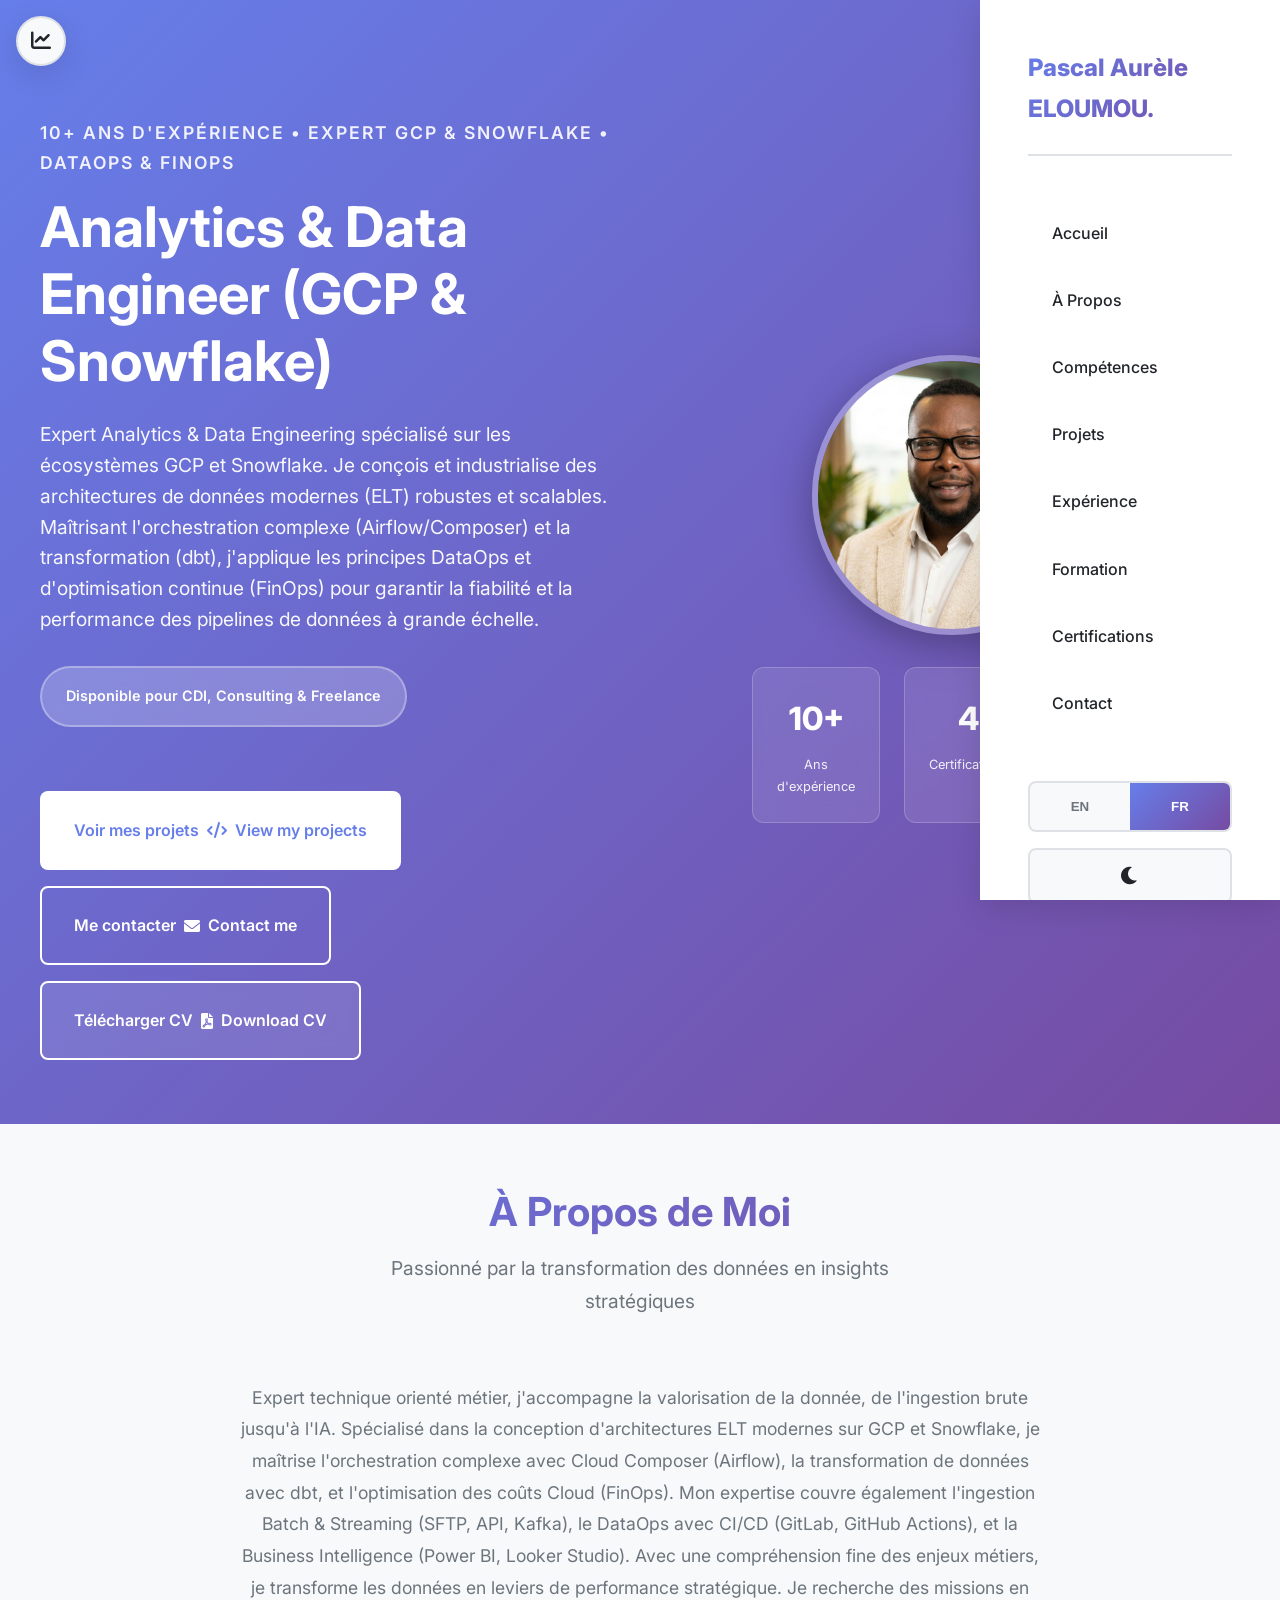
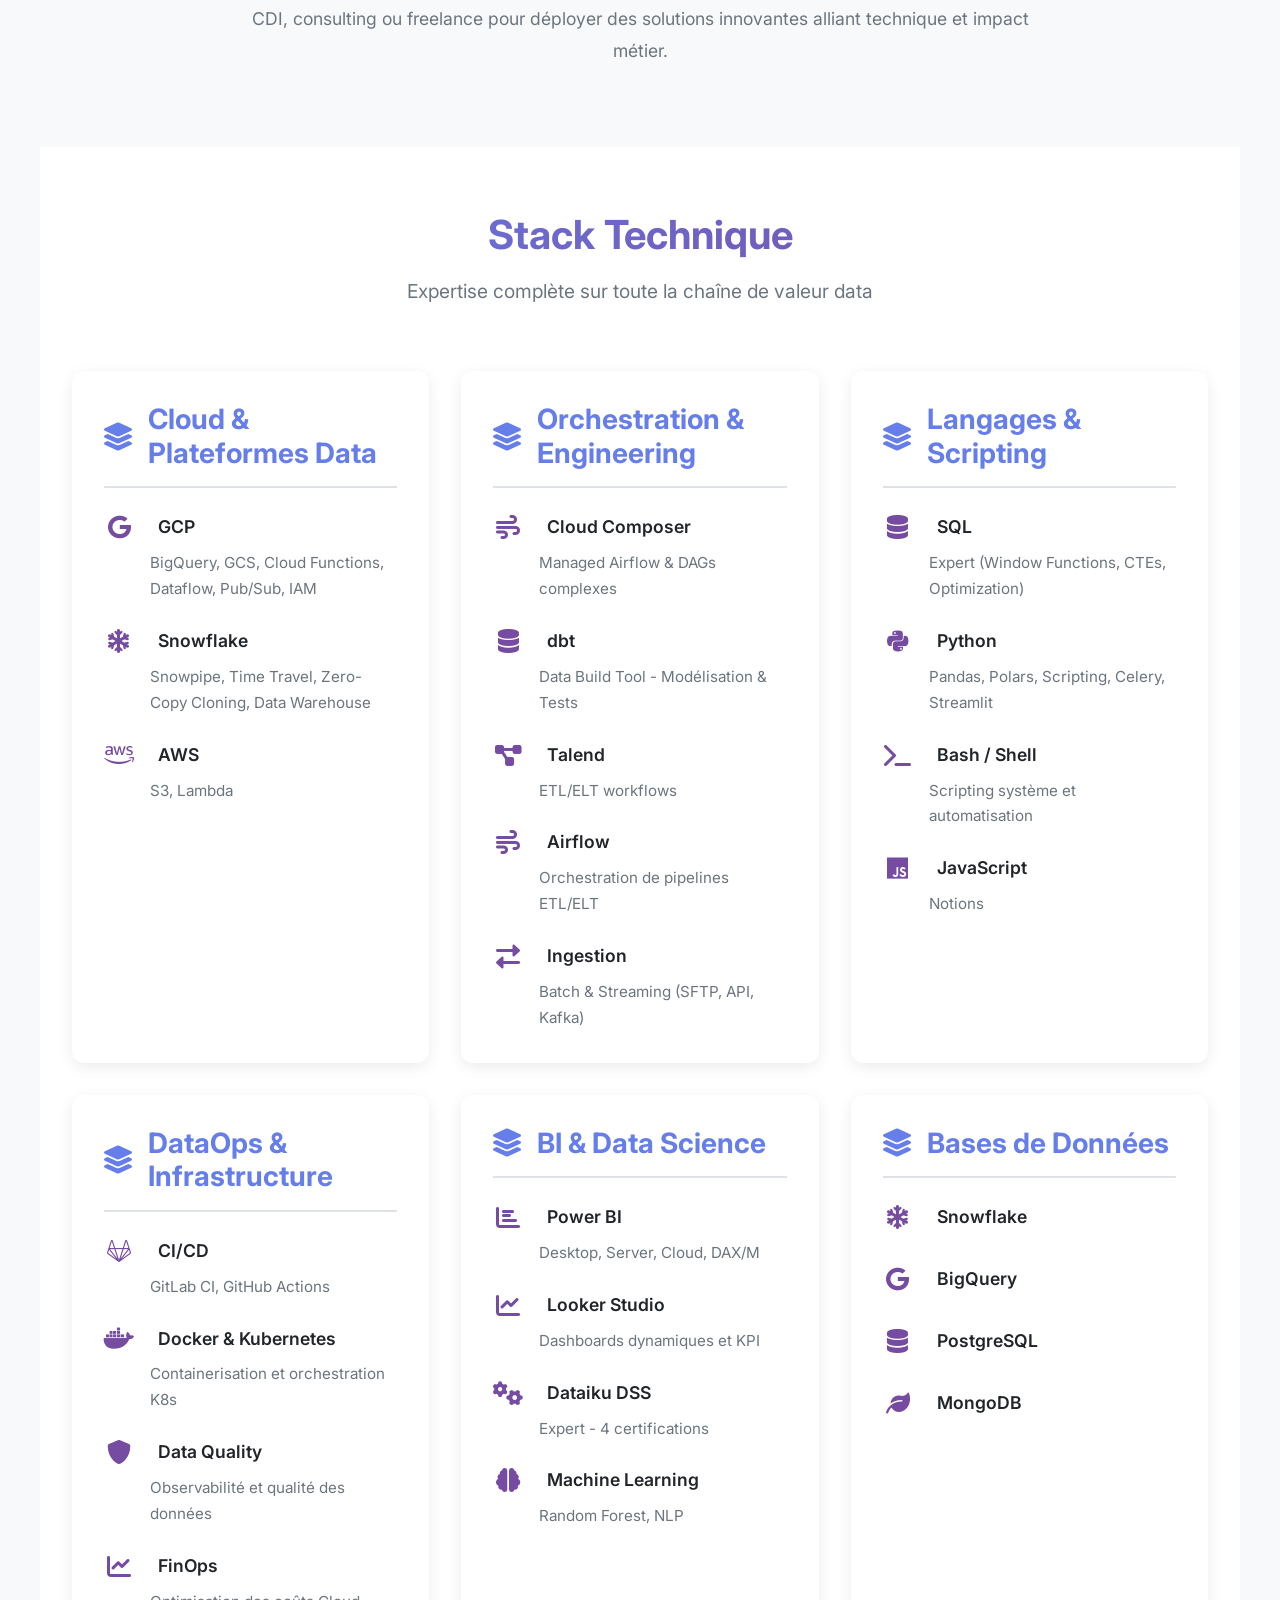
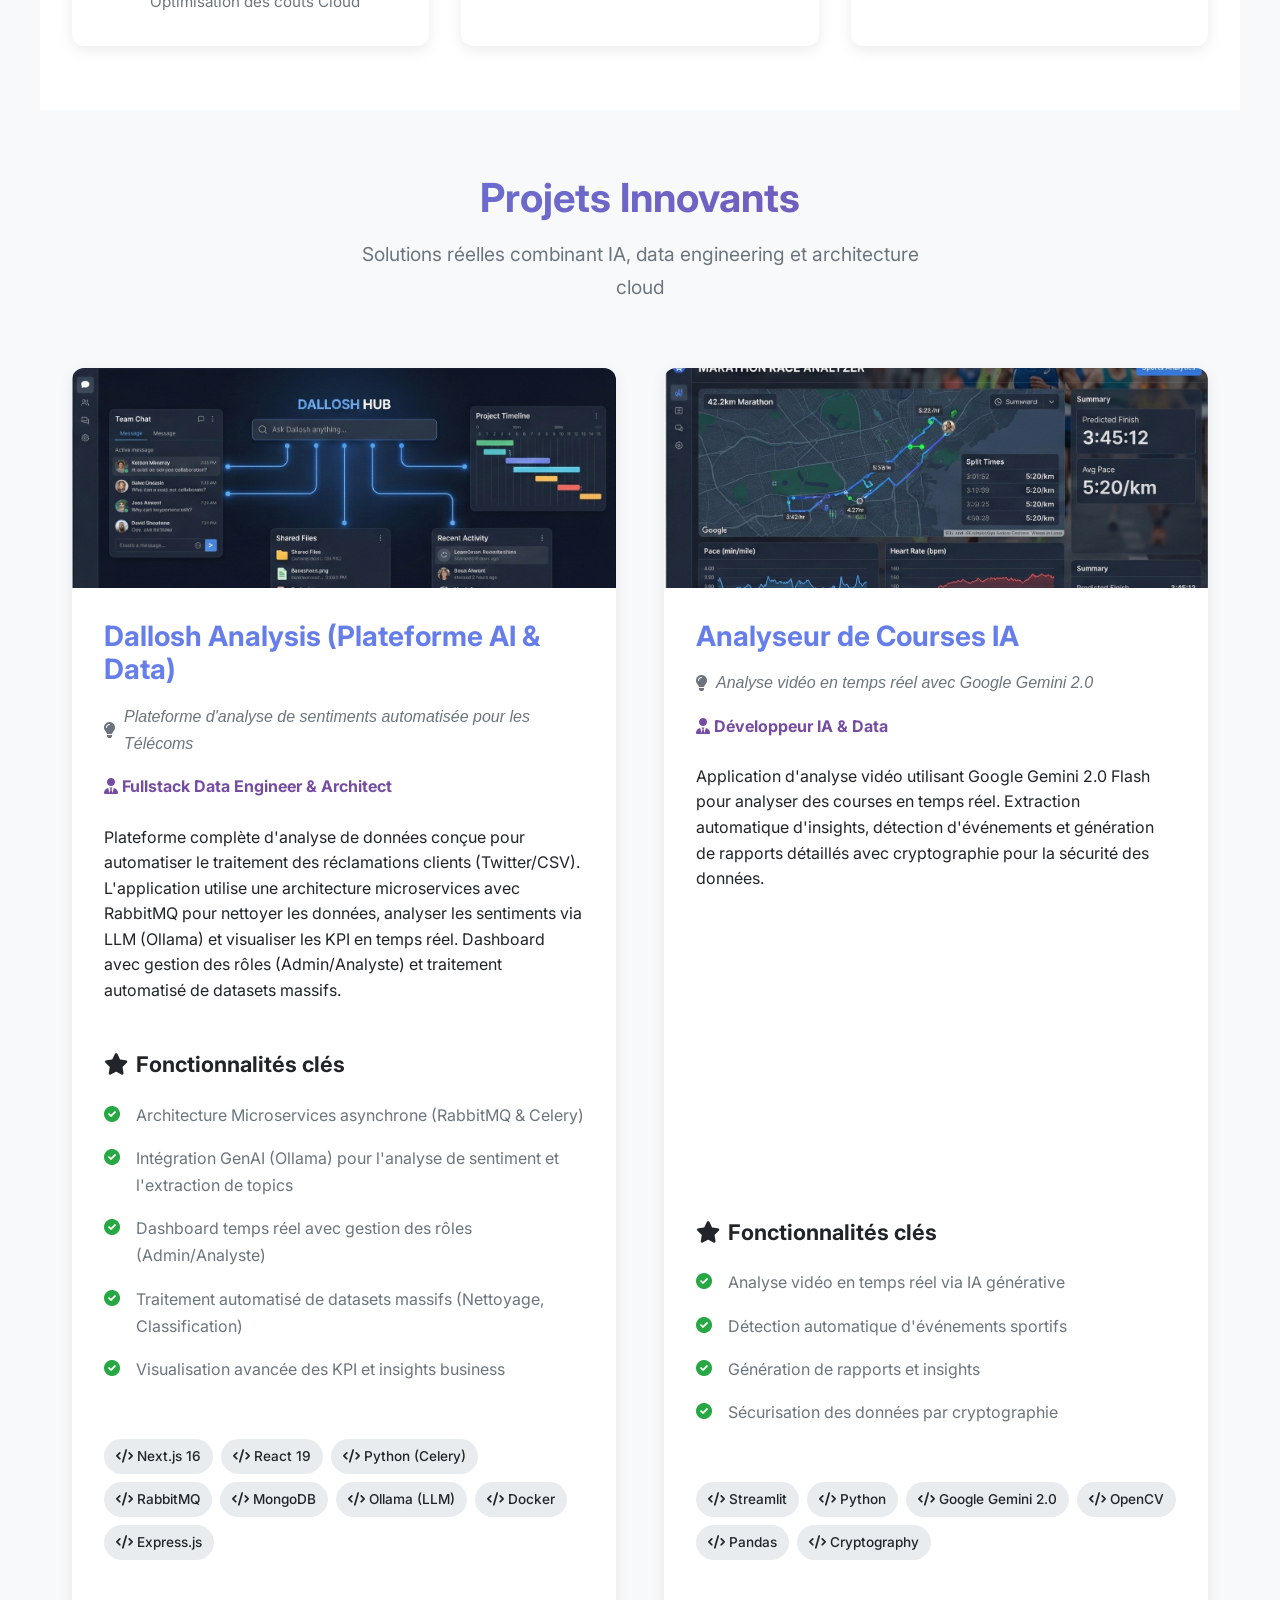
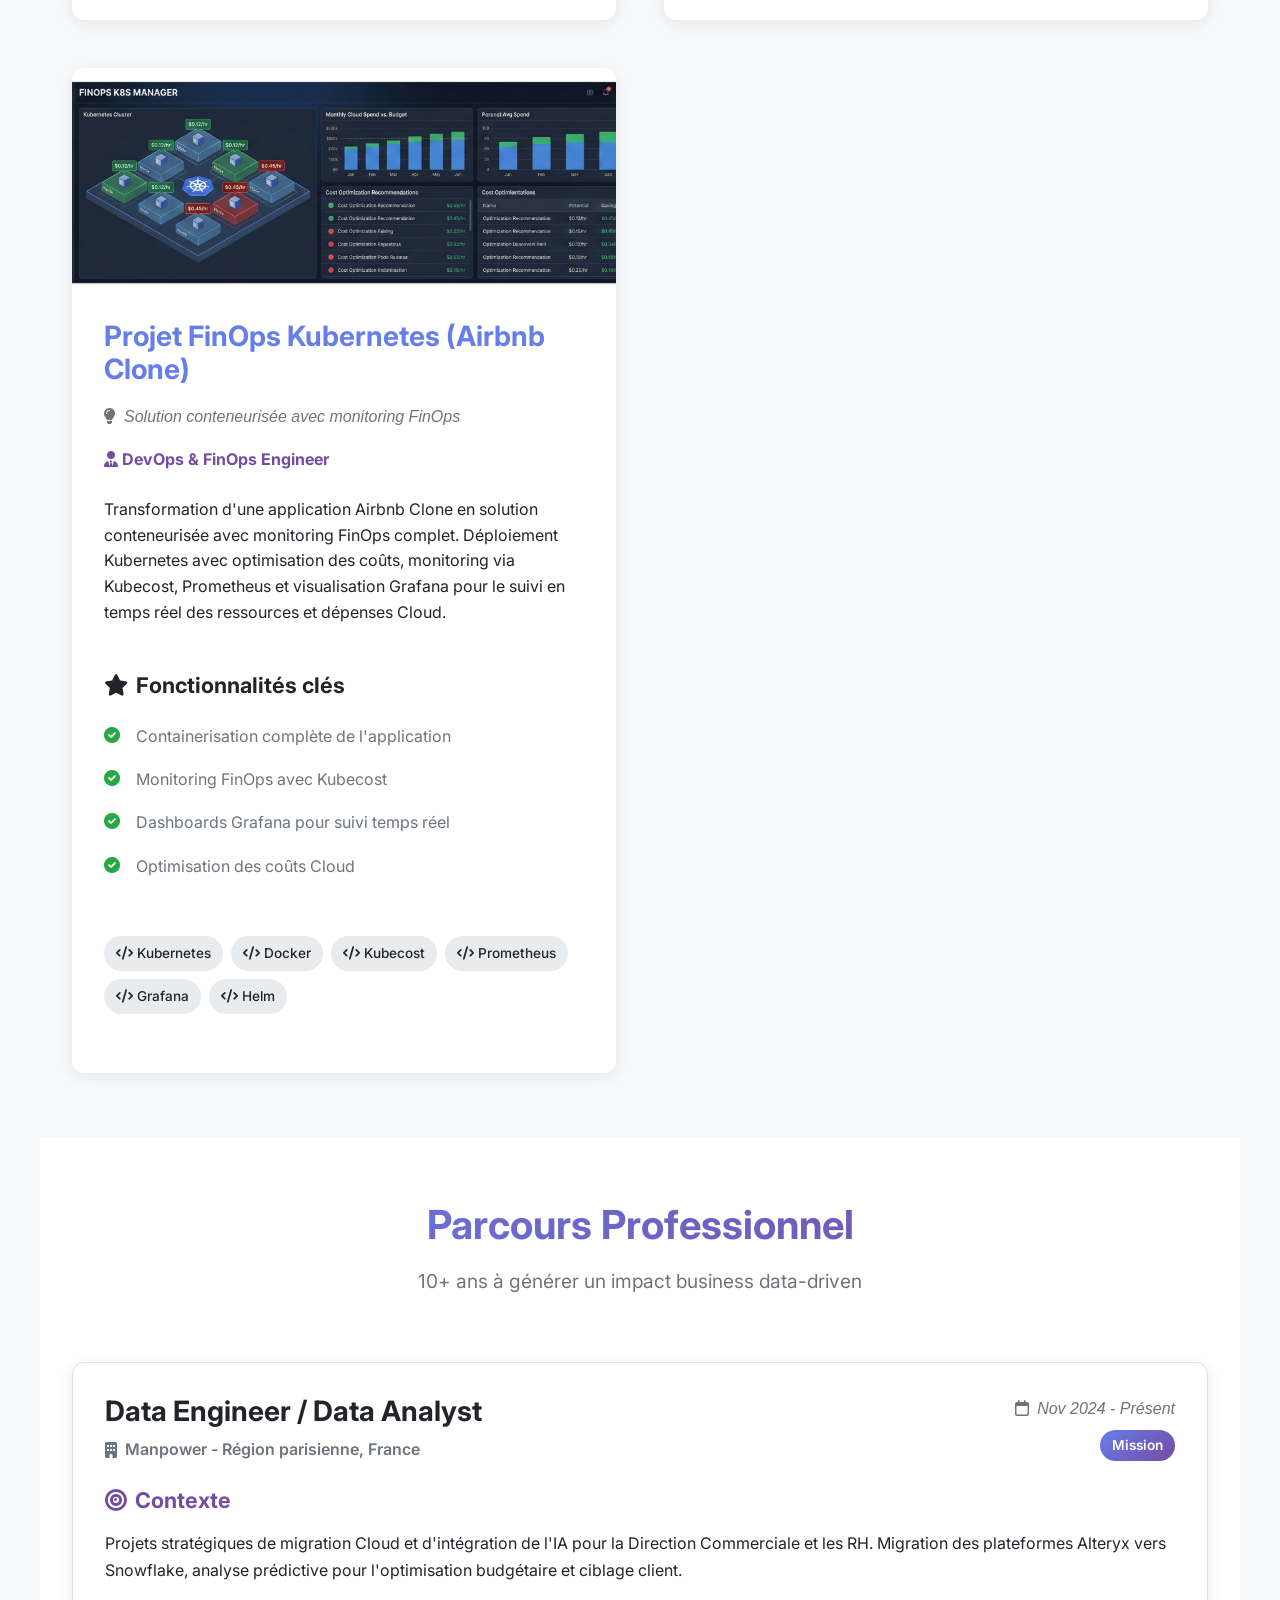
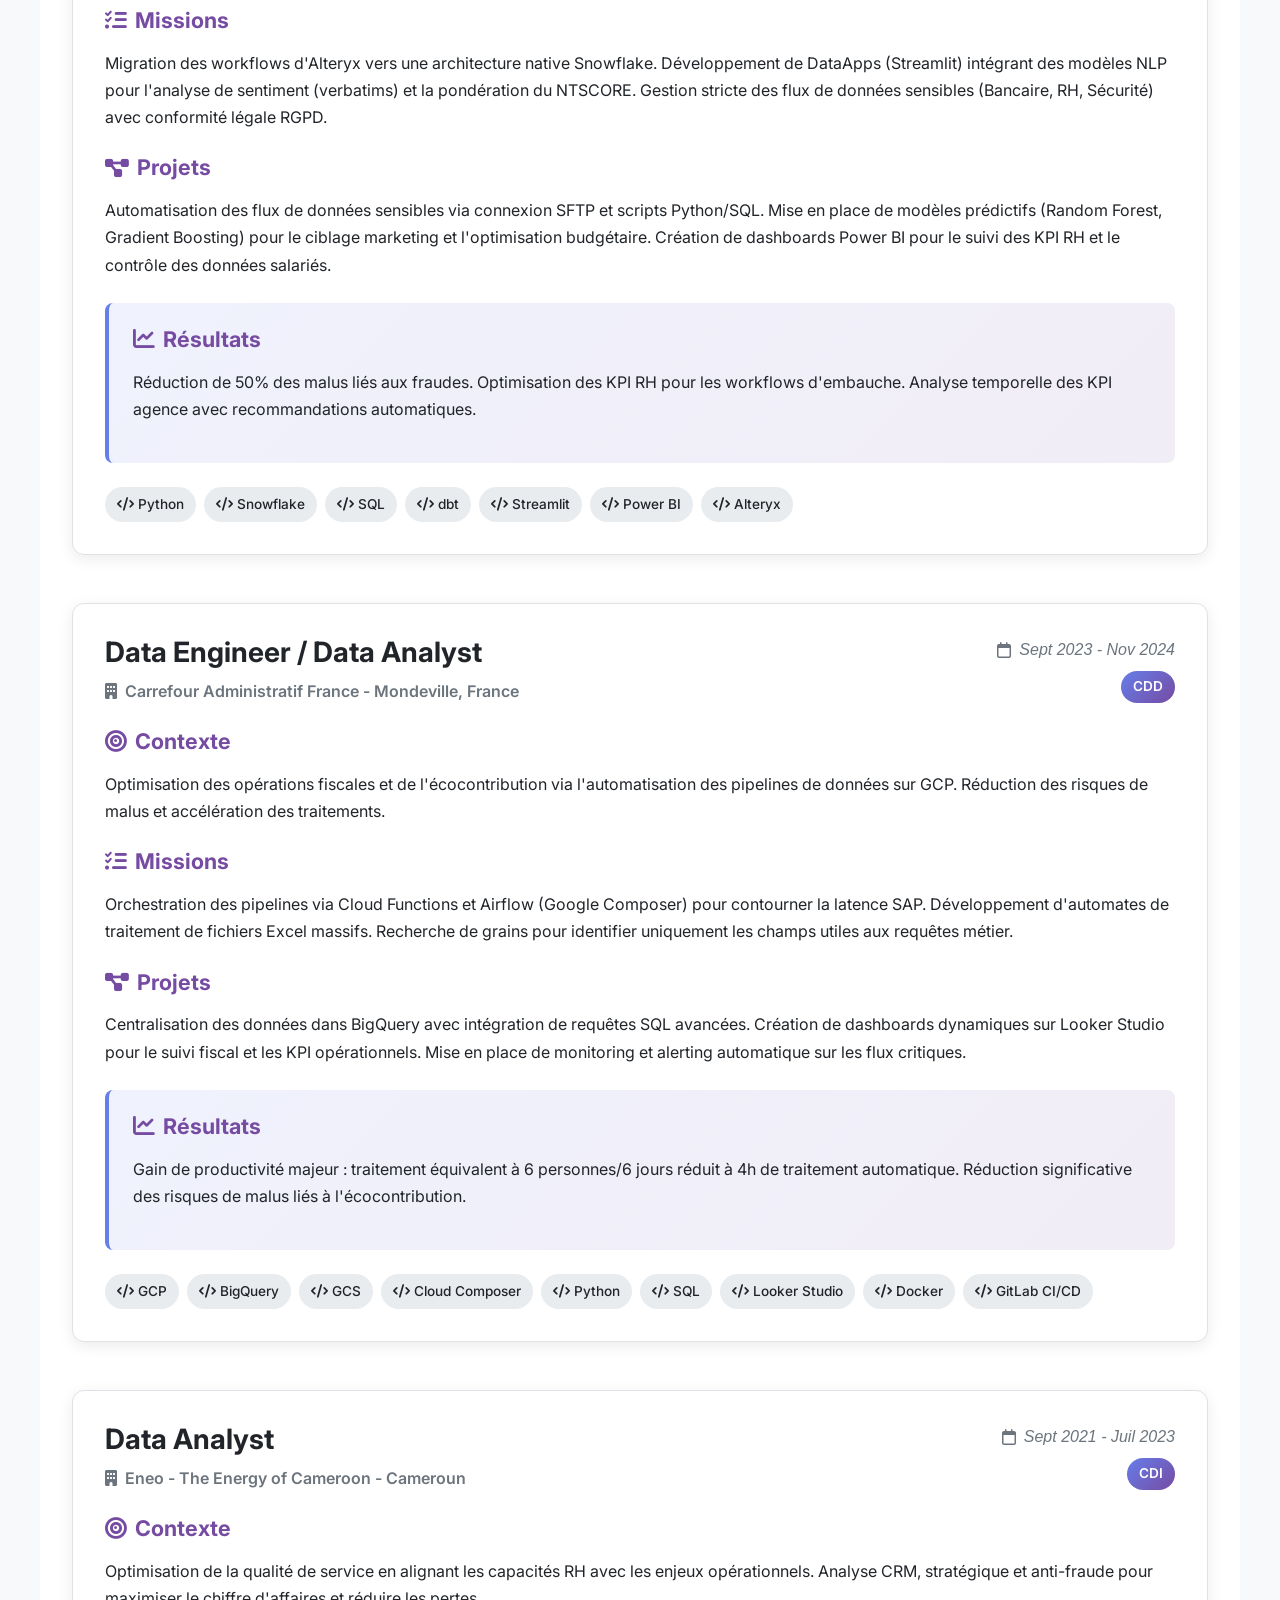
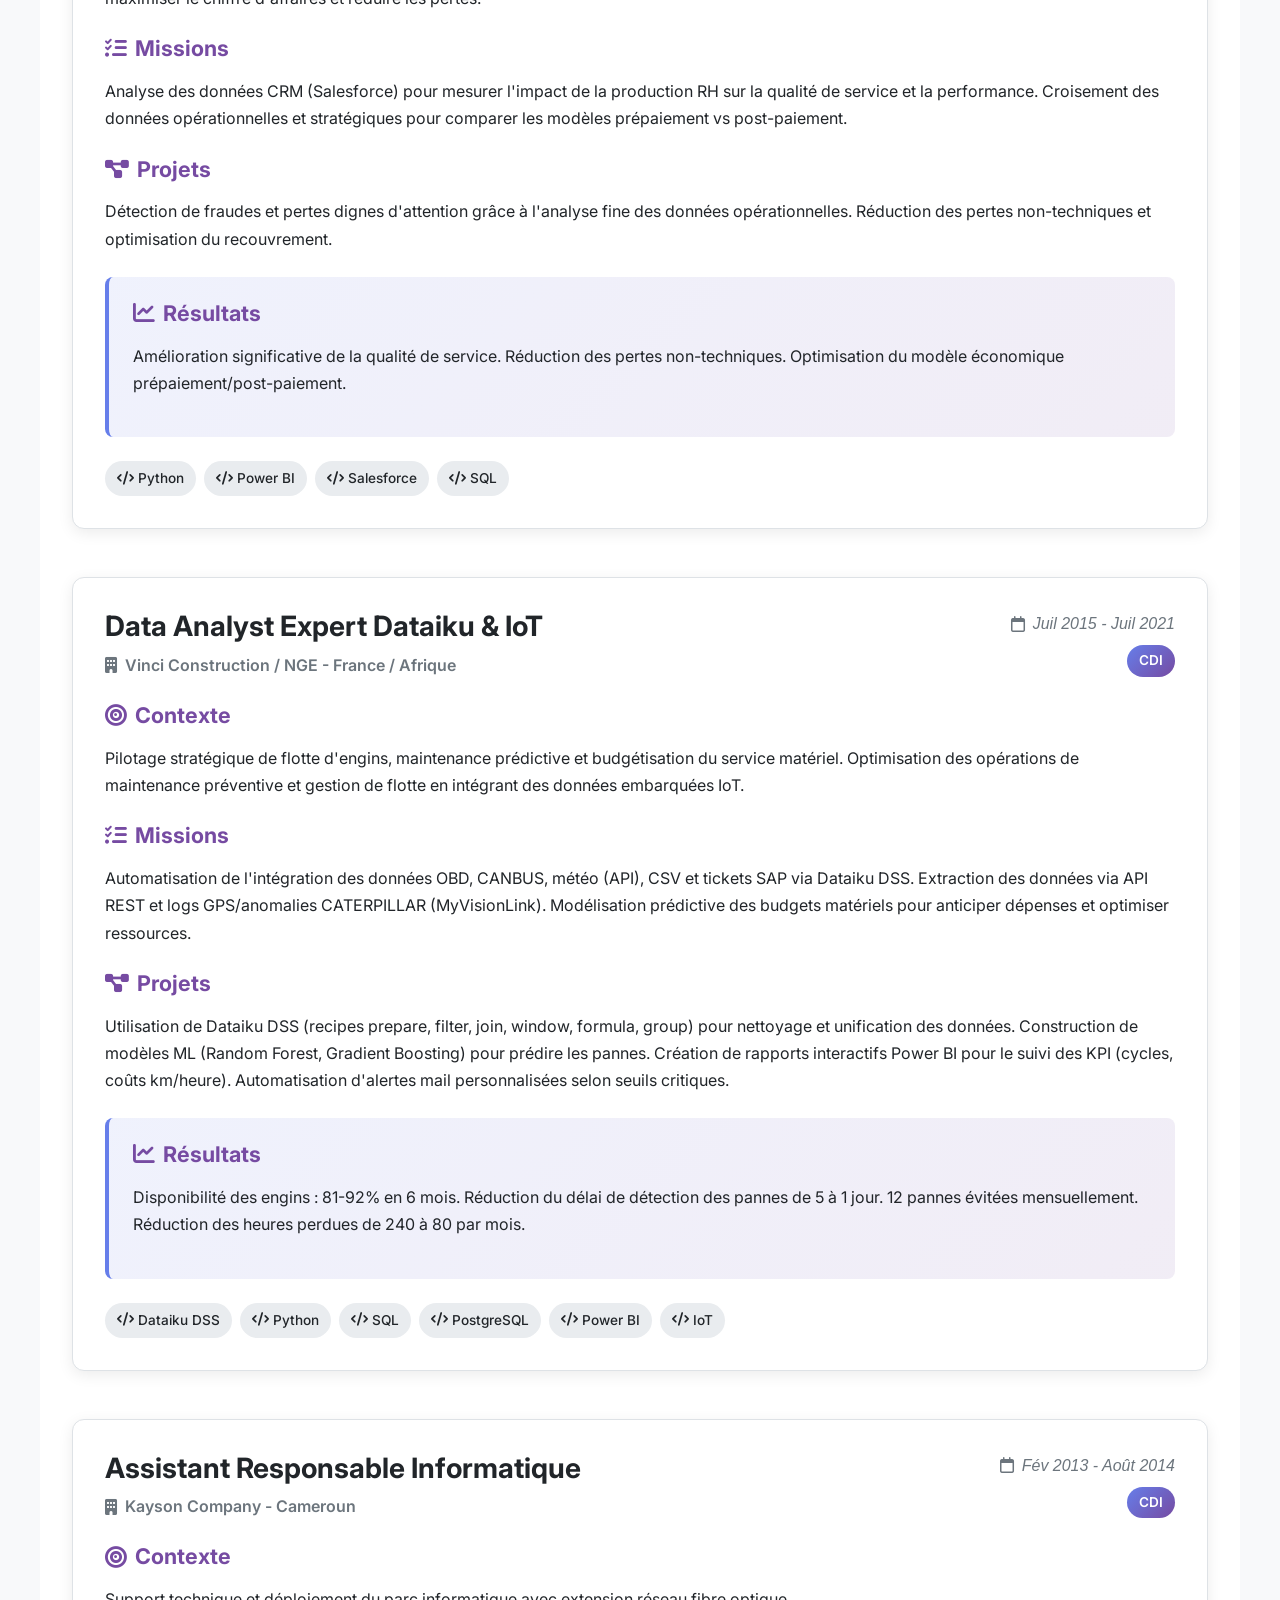
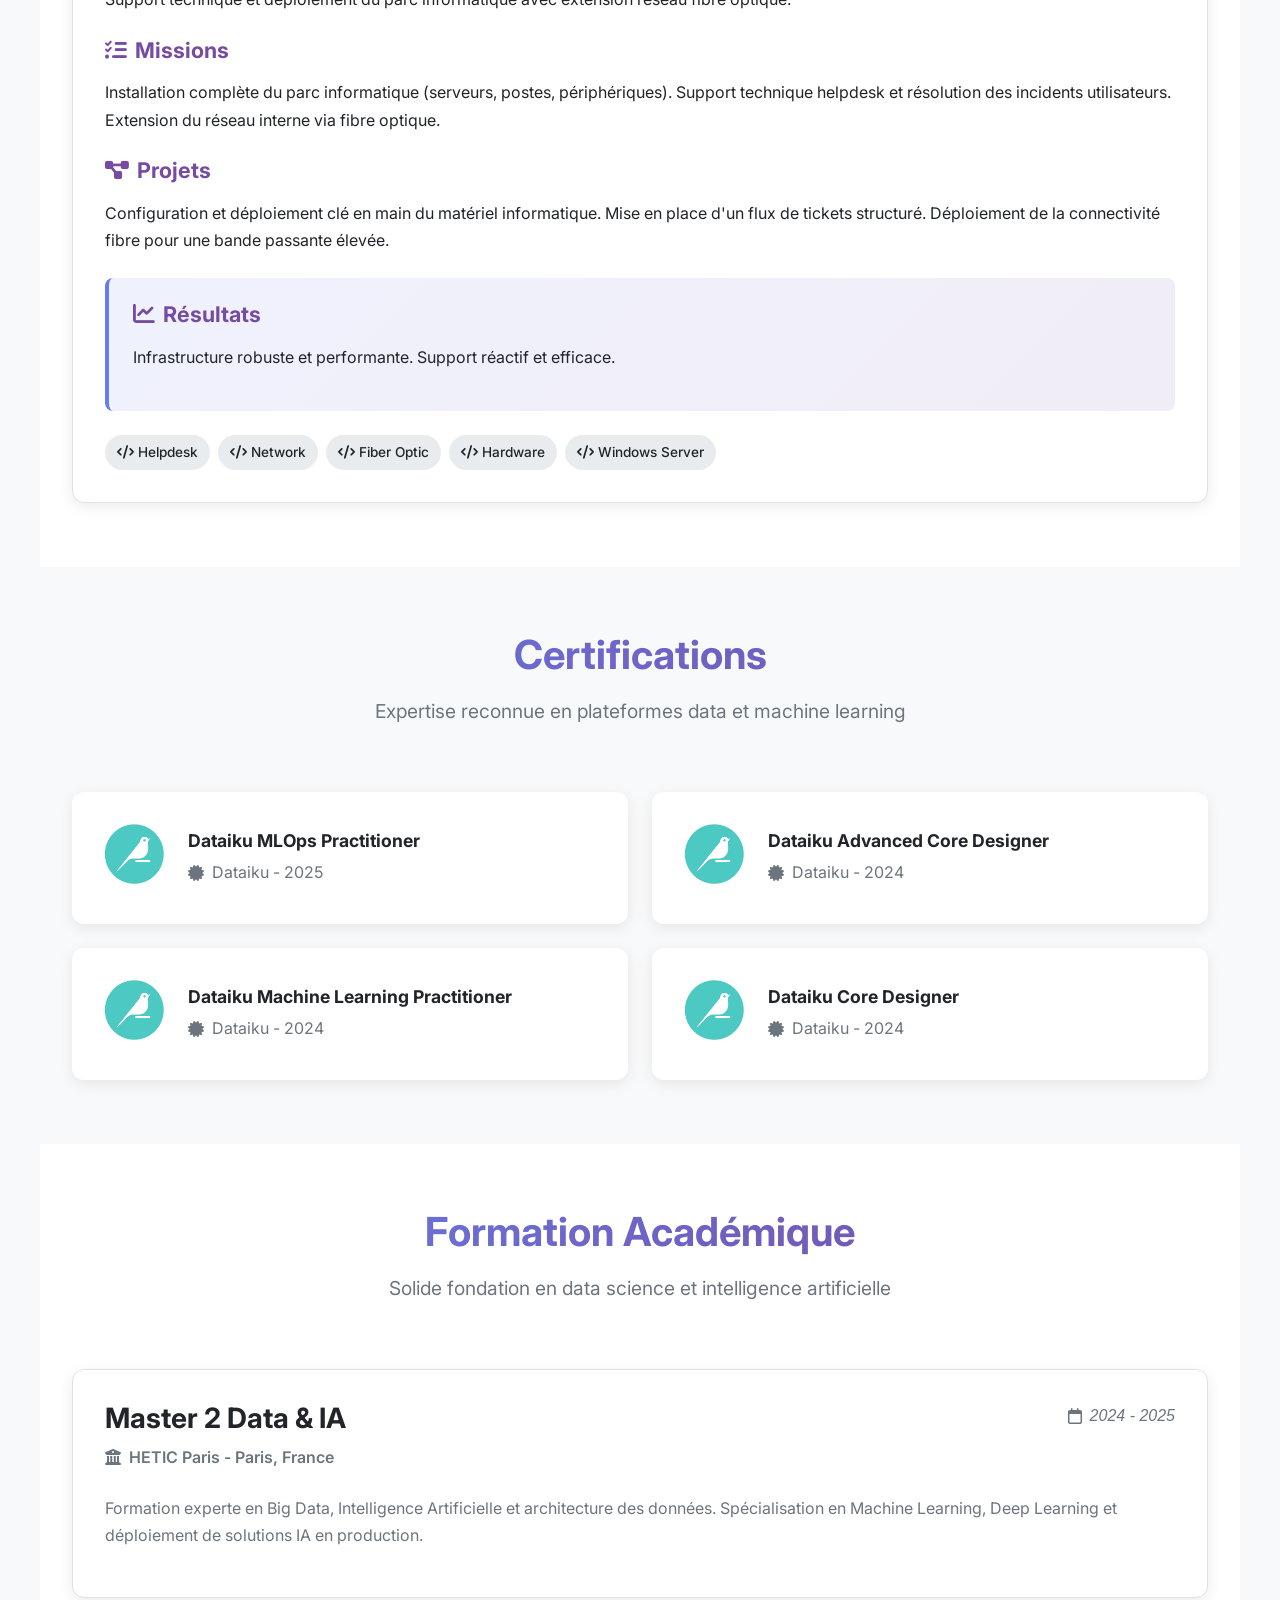
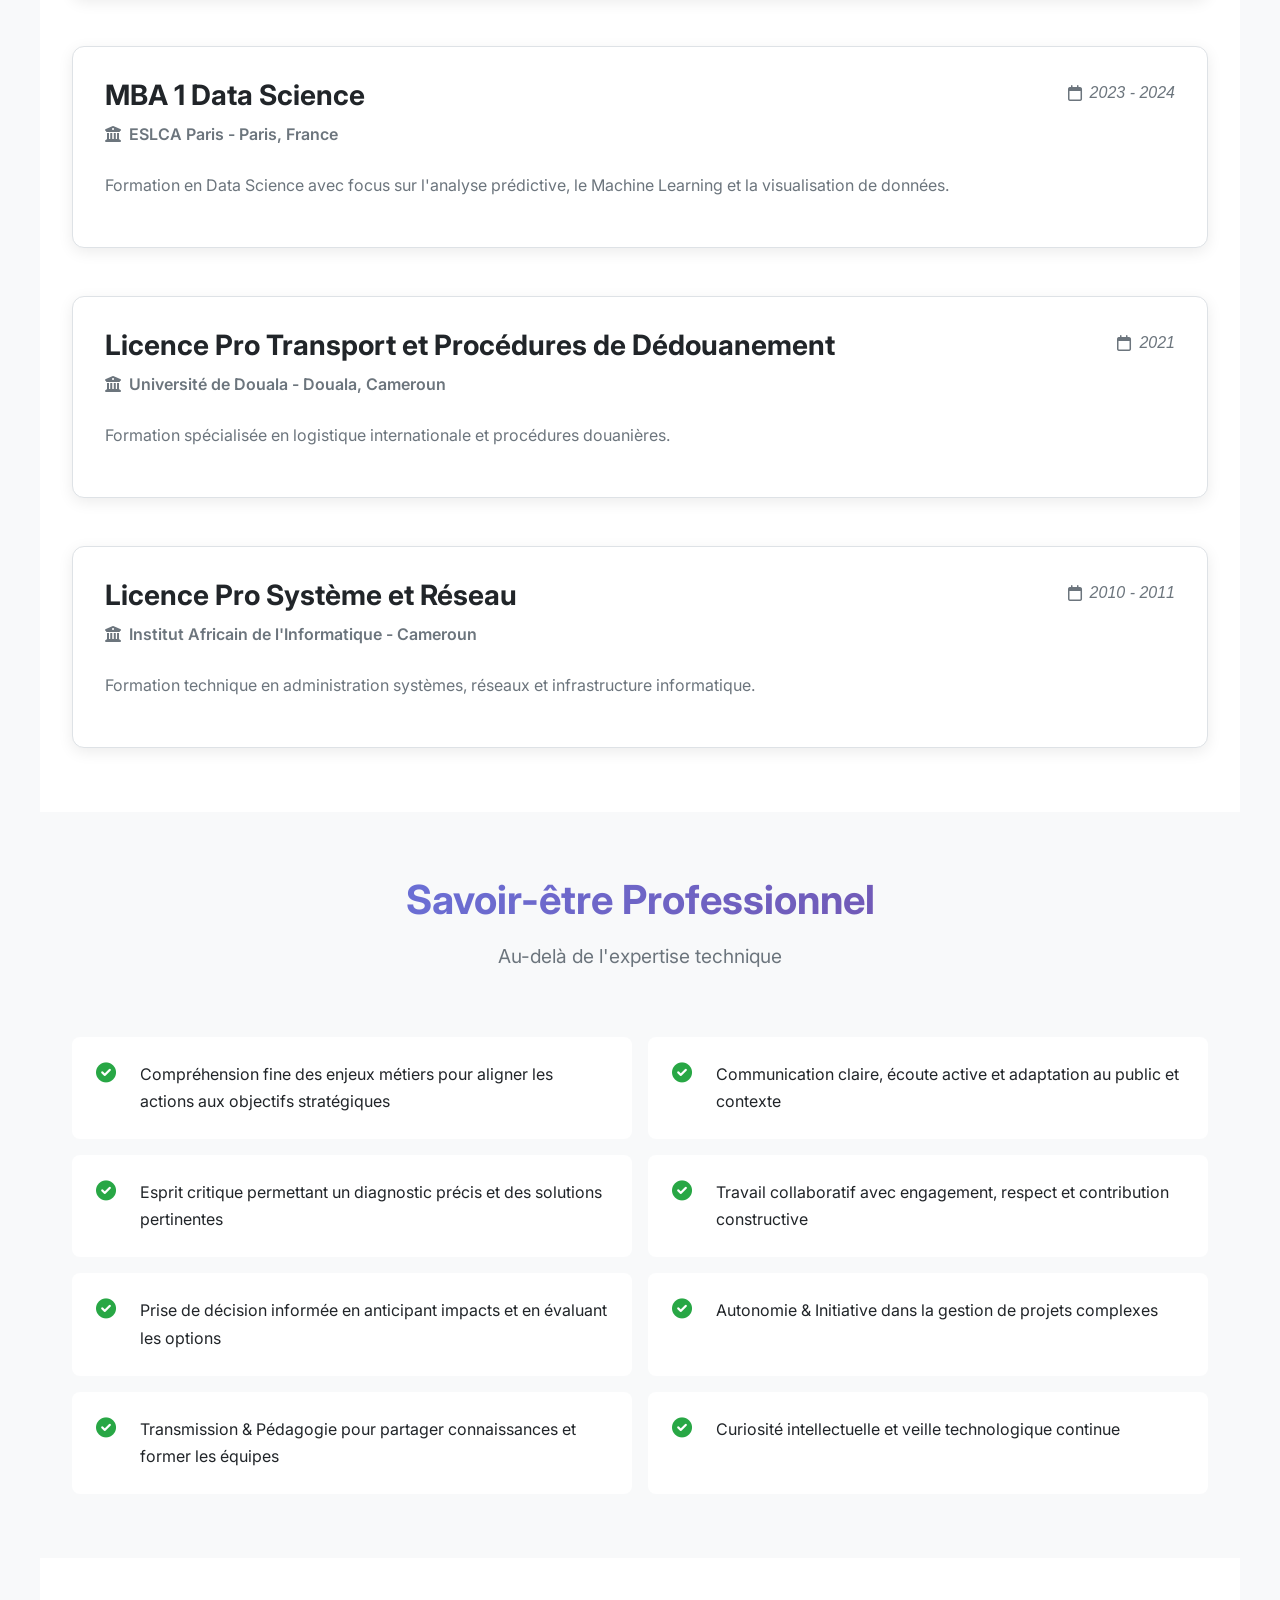
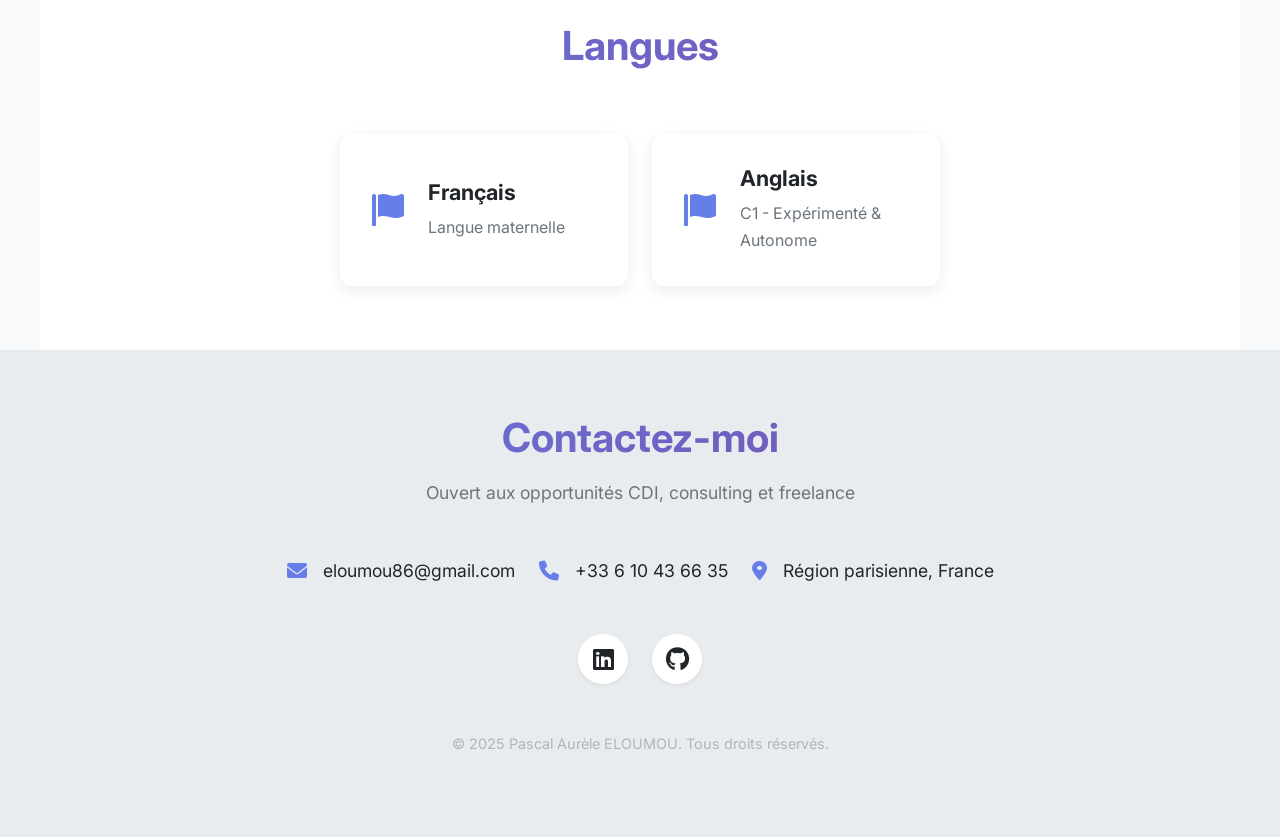
==== commit 32d2f43f: "page admin" ====
--- a/index.html
+++ b/index.html
@@ -18,6 +18,11 @@
     <link href="https://fonts.googleapis.com/css2?family=Inter:wght@300;400;500;600;700;800&display=swap" rel="stylesheet">
 </head>
 <body>
+    <!-- Admin Button - Top Left -->
+    <a href="admin.html" class="admin-fixed-btn" id="admin-fixed-btn" aria-label="Admin Statistics" title="Administration">
+        <i class="fas fa-chart-line"></i>
+    </a>
+
     <!-- Mobile Navigation Toggle -->
     <button class="mobile-menu-toggle" id="mobile-menu-toggle" aria-label="Toggle menu">
         <i class="fas fa-bars"></i>
@@ -53,7 +58,7 @@
                 <button class="print-btn" id="print-btn" aria-label="Print or export PDF">
                     <i class="fas fa-download"></i>
                 </button>
-                <a href="login.html" class="admin-btn" id="admin-btn" aria-label="Admin Statistics">
+                <a href="admin.html" class="admin-btn" id="admin-btn" aria-label="Admin Statistics" title="Administration">
                     <i class="fas fa-chart-line"></i>
                 </a>
             </div>
--- a/styles.css
+++ b/styles.css
@@ -161,6 +161,38 @@
     transform: scale(0.95);
 }
 
+.admin-fixed-btn {
+    position: fixed;
+    top: var(--space-sm);
+    left: var(--space-sm);
+    z-index: 9999;
+    background: var(--bg-secondary);
+    border: 2px solid var(--border-color);
+    color: var(--text-primary);
+    width: 50px;
+    height: 50px;
+    border-radius: var(--radius-full);
+    font-size: 1.25rem;
+    cursor: pointer;
+    box-shadow: var(--shadow-lg);
+    transition: all var(--transition-fast);
+    display: flex;
+    align-items: center;
+    justify-content: center;
+    text-decoration: none;
+}
+
+.admin-fixed-btn:hover {
+    background: var(--gradient-primary);
+    color: white;
+    border-color: var(--primary);
+    transform: scale(1.05);
+}
+
+.admin-fixed-btn:active {
+    transform: scale(0.95);
+}
+
 nav {
     position: fixed;
     top: 0;
@@ -1045,6 +1077,7 @@
     }
     
     .mobile-menu-toggle,
+    .admin-fixed-btn,
     nav,
     .nav-controls,
     .theme-toggle,
